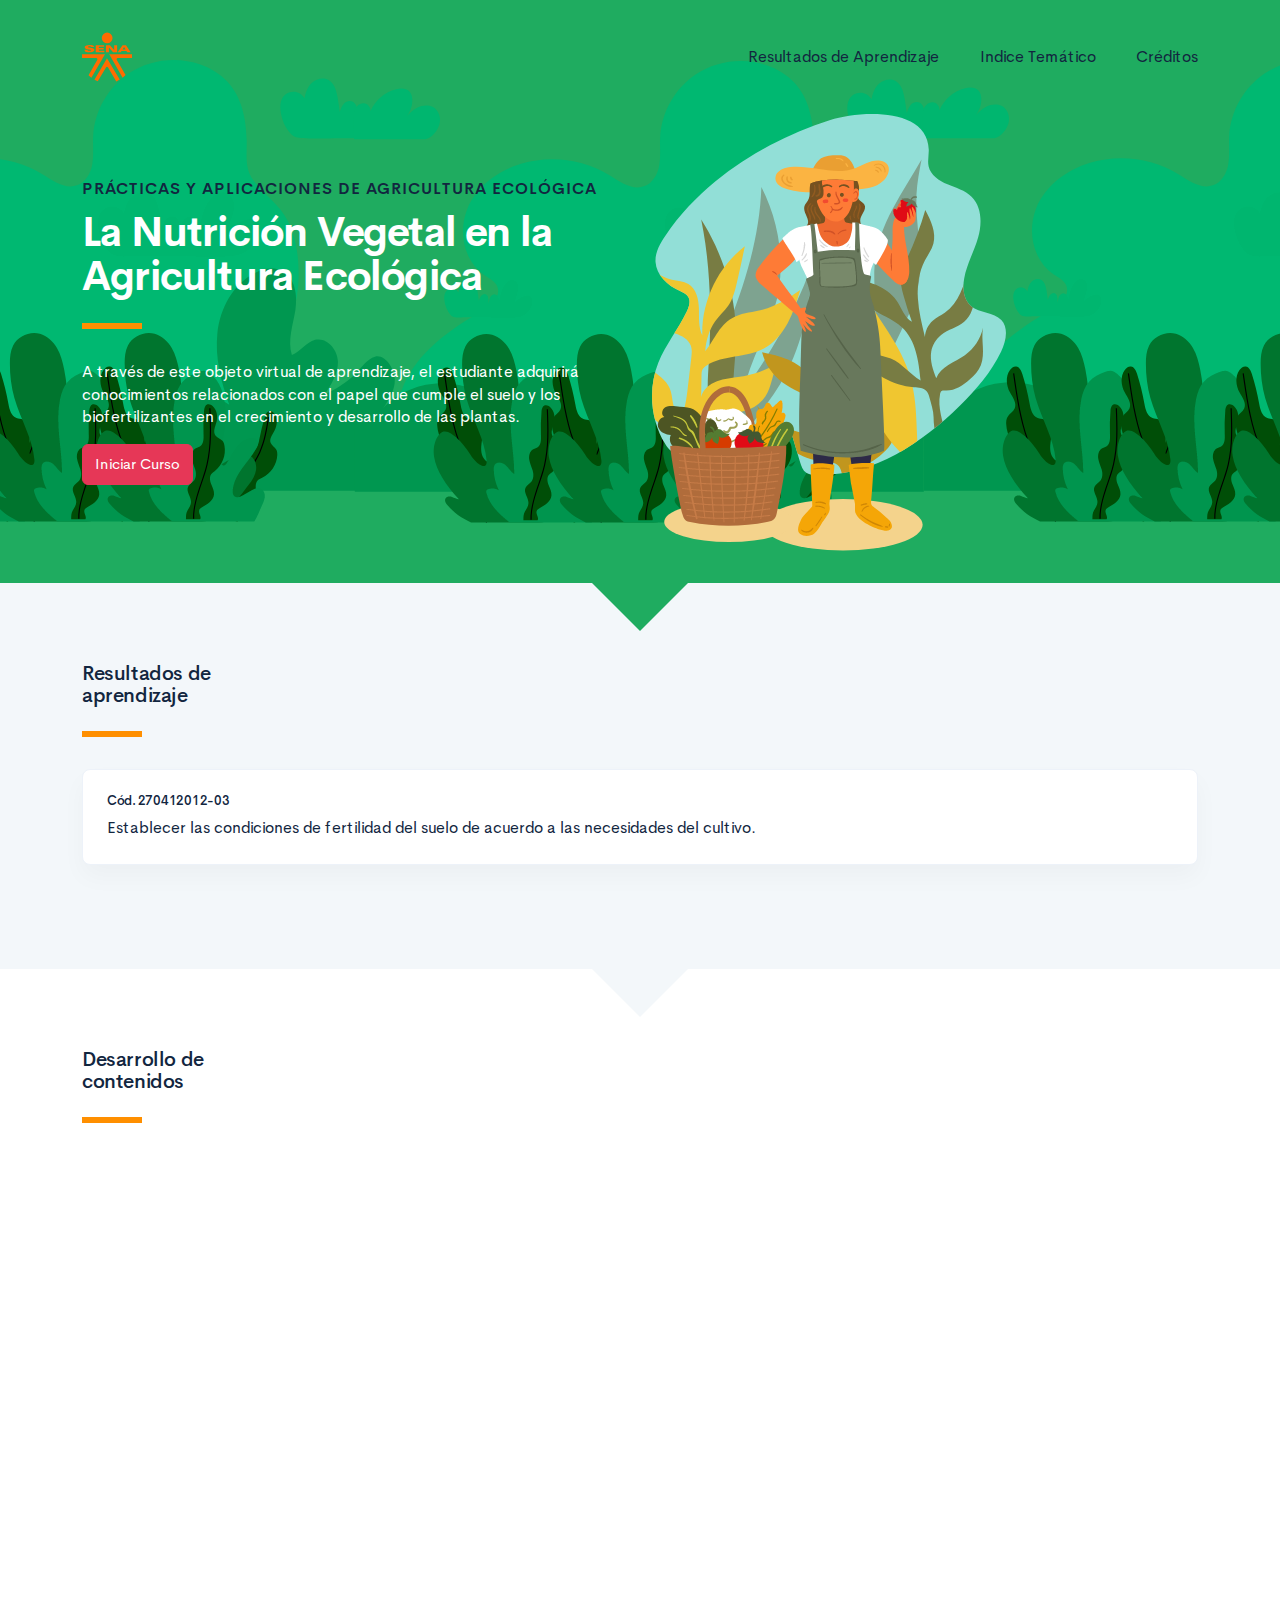
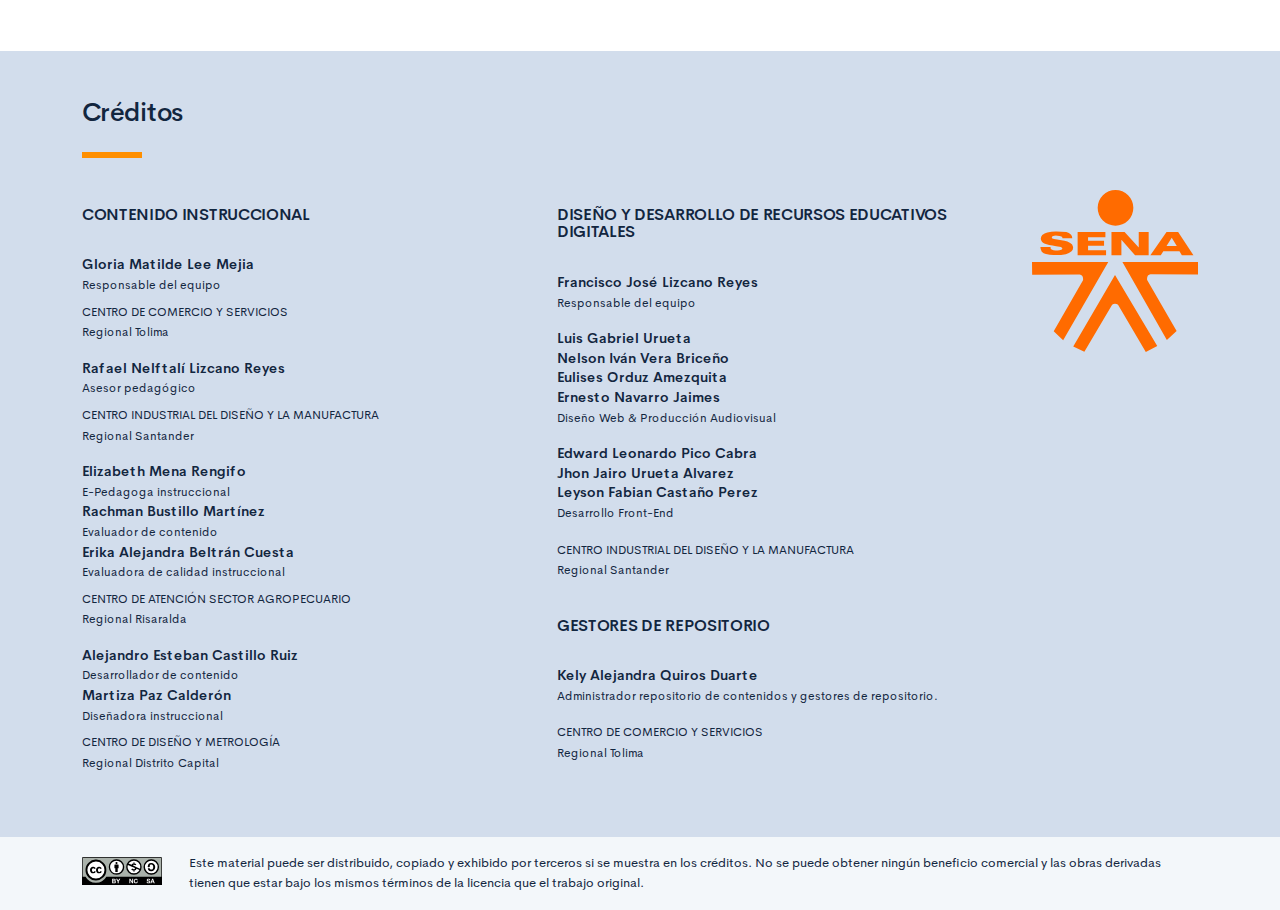
==== public/index.html @ 80901336 "Maquetación e Interacción JS" ====
<!DOCTYPE html>
<html lang="es">
    <head>
        <meta charset="UTF-8">
        <meta name="viewport" content="width=device-width, user-scalable=no, initial-scale=1.0, maximum-scale=1.0, minimum-scale=1.0">
        <title>PRÁCTICAS Y APLICACIONES DE AGRICULTURA ECOLÓGICA</title>
        <meta meta name="description" content="Descripción del propósito educativo del componente">
        <link rel="icon" type="image/svg+xml" href="assets/images/logos/senaLogo.svg">
        <link rel="stylesheet" href="assets/fonts/feather/feather.css">
        <link rel="stylesheet" href="assets/fonts/fontawesome/css/font-awesome.css">
        <link href="assets/css/fancybox.css" rel="stylesheet">
        <link href="assets/css/animate.css" rel="stylesheet">
        <link rel="stylesheet" href="assets/css/main.css">
    </head>
    <body class="theme-ligth page-header-textura" id="page-home">
        <header class="curso-presentacion page-header" id="CursoPresentacion">
            <div class="container">
                <div class="curso-topbar"><a class="curso-topbar__logo"><svg xmlns="http://www.w3.org/2000/svg" width="168.273" height="164.177" viewBox="0 0 168.273 164.177">
                            <path id="SENA_LOGO" data-name="SENA LOGO" d="M85.349,1a18.09,18.09,0,1,0,18.09,18.09h0A18.1,18.1,0,0,0,85.349,1ZM25.617,42.983a33.722,33.722,0,0,0-9.386,1.024,11.156,11.156,0,0,0-5.12,2.56A5.346,5.346,0,0,0,10.086,52.2c.683,1.707,2.56,2.9,4.608,3.584,4.437,1.536,9.386,1.877,13.994,2.731a5.1,5.1,0,0,1,2.389,1.024,1.369,1.369,0,0,1-.683,2.048,9.146,9.146,0,0,1-5.291.683A8.354,8.354,0,0,1,20.5,61.244a1.962,1.962,0,0,1-.853-2.389H9.233A7.663,7.663,0,0,0,10.6,63.463a7.59,7.59,0,0,0,4.267,2.389A28.541,28.541,0,0,0,23.4,66.876,52.426,52.426,0,0,0,35,66.023a11.043,11.043,0,0,0,5.8-2.9,5.358,5.358,0,0,0-1.365-8.533,21.267,21.267,0,0,0-5.8-2.048c-3.072-.683-5.973-1.024-9.045-1.536a9.114,9.114,0,0,1-3.072-.853,1.226,1.226,0,0,1,0-2.219,9.369,9.369,0,0,1,4.437-.683,10.554,10.554,0,0,1,4.608.853A1.877,1.877,0,0,1,31.59,49.81h9.9a5.669,5.669,0,0,0-1.195-3.584A8.875,8.875,0,0,0,35.515,43.5c-3.584-.341-6.827-.512-9.9-.512Zm21.333.683V67.217H75.792V62.1H57.531V57.489H73.744V52.54H57.531V48.786H75.109v-5.12Zm47.615,0H81.253V67.217H91.322V51.346l13.824,15.872h13.824V43.666H108.9v15.7Zm42.495,0L120.676,67.217h10.581l2.56-4.267H150.2l2.389,4.267h11.776l-15.53-23.551ZM142.35,49.3l5.12,8.533h-10.41ZM.7,74.044l.171,12.8L49,86.673c2.389.512,3.925,2.048,3.413,5.8l-29.7,51.711,9.557,9.045L78.01,74.044Zm91.646,0L137.4,152.89l9.9-8.874L117.433,92.3c-.512-3.584.853-5.291,3.413-5.8l48.127.171V74.044ZM84.837,87.185,42.512,159.546l11.264,5.461,28.159-47.615a4.283,4.283,0,0,1,2.9-1.195,4.681,4.681,0,0,1,3.072,1.195l28.159,47.786,11.605-5.973Z" transform="translate(-0.7 -1)" fill="#FF6B00" />
                        </svg>
                    </a><a class="curso-topbar__menubar collapsed btn-menu-responsive" data-toggle="collapse" href="#curso-topbar__nav" aria-expanded="false"><span></span><span></span><span></span></a>
                    <nav class="curso-topbar__nav collapse show" id="curso-topbar__nav">
                        <ul class="curso-topbar__list">
                            <li class="curso-topbar__item"><a class="curso-topbar__link" href="#ResultadosAprendizaje"><span>Resultados de Aprendizaje</span></a></li>
                            <li class="curso-topbar__item"><a class="curso-topbar__link" href="#IndiceTematico"><span>Indice Temático</span></a></li>
                            <li class="curso-topbar__item"><a class="curso-topbar__link" href="#Creditos"><span>Créditos</span></a></li>
                        </ul>
                    </nav>
                </div>
                <div class="curso-portada">
                    <div class="row align-items-center">
                        <div class="col-12 col-lg-6">
                            <h3 class="curso-subtitulo">PRÁCTICAS Y APLICACIONES DE AGRICULTURA ECOLÓGICA</h3>
                            <h1 class="curso-titulo">La Nutrición Vegetal en la Agricultura Ecológica</h1>
                            <div class="brand-line-primary"></div>
                            <p class="curso-descripcion" style="color: #FFFFFF">A través de este objeto virtual de aprendizaje, el estudiante adquirirá conocimientos relacionados con el papel que cumple el suelo y los biofertilizantes en el crecimiento y desarrollo de las plantas.</p><a class="curso-btn-iniciar btn btn-danger" href="main.html"><span>Iniciar Curso</span></a>
                        </div>
                        <div class="col-12 col-lg-6">
                            <div class="d-none d-lg-block"><img src="assets/images/header/header_media.png" style="max-width: 80%"></div>
                        </div>
                    </div>
                </div>
            </div>
        </header>
        <section class="curso-resultados section bg-base-light" id="ResultadosAprendizaje">
            <div class="container">
                <h2> Resultados de <br>aprendizaje</h2>
                <div class="brand-line-primary"></div>
                <div class="card resultado-item">
                    <div class="card-body">
                        <h5>Cód. 270412012-03</h5>
                        <p class="mb-0">Establecer las condiciones de fertilidad del suelo de acuerdo a las necesidades del cultivo.</p>
                    </div>
                </div>
            </div>
        </section>
        <section class="curso-indice-tematico section" id="IndiceTematico">
            <div class="container">
                <h2>Desarrollo de <br>contenidos</h2>
                <div class="brand-line-primary"></div>
                <div class="row justify-content-center">
                    <div class="col-12 col-sm-10">
                        <div class="card wow flipInX" data-wow-delay=".2s">
                            <div class="card-body">
                                <ul class="list-group list-group-flush list my-n3 nav-temas">
                                    <li class="list-group-item nav-tema-item">
                                        <div class="row align-items-center">
                                            <div class="col-auto">
                                                <div class="avatar avatar-sm"><span class="nav-tema-item__icon avatar-title font-size-lg bg-secondary-soft rounded-circle text-primary font-weight-bold">1</span></div>
                                            </div>
                                            <div class="col ml-n2"><span class="nav-tema-item__titulo"> <a href="main.html#pages/tema-1/">El suelo y la fertilidad</a></span></div>
                                            <div class="col-auto"> <a class="btn btn-light nav-tema-item__btn" href="main.html#pages/tema-1/">Ver más</a></div>
                                        </div>
                                    </li>
                                    <li class="list-group-item nav-tema-item">
                                        <div class="row align-items-center">
                                            <div class="col-auto">
                                                <div class="avatar avatar-sm"><span class="nav-tema-item__icon avatar-title font-size-lg bg-secondary-soft rounded-circle text-primary font-weight-bold">2</span></div>
                                            </div>
                                            <div class="col ml-n2"><span class="nav-tema-item__titulo"> <a href="main.html#page/fertilizacion/">Fertilización ecológica</a></span></div>
                                            <div class="col-auto"> <a class="btn btn-light nav-tema-item__btn" href="main.html#page/fertilizacion/">Ver más</a></div>
                                        </div>
                                    </li>
                                    <li class="list-group-item nav-tema-item">
                                        <div class="row align-items-center">
                                            <div class="col-auto">
                                                <div class="avatar avatar-sm"><span class="nav-tema-item__icon avatar-title font-size-lg bg-secondary-soft rounded-circle text-primary font-weight-bold">3</span></div>
                                            </div>
                                            <div class="col ml-n2"><span class="nav-tema-item__titulo"> <a href="main.html#page/programa/">Programa de fertilización ecológica </a></span></div>
                                            <div class="col-auto"> <a class="btn btn-light nav-tema-item__btn" href="main.html#page/programa/">Ver más</a></div>
                                        </div>
                                    </li>
                                    <li class="list-group-item nav-tema-item">
                                        <div class="row align-items-center">
                                            <div class="col-auto">
                                                <div class="avatar avatar-sm"><span class="nav-tema-item__icon avatar-title font-size-lg bg-secondary-soft rounded-circle text-primary font-weight-bold">4</span></div>
                                            </div>
                                            <div class="col ml-n2"><span class="nav-tema-item__titulo"> <a href="main.html#page/algunos/">Algunos fertilizantes orgánicos</a></span></div>
                                            <div class="col-auto"> <a class="btn btn-light nav-tema-item__btn" href="main.html#page/algunos/">Ver más</a></div>
                                        </div>
                                    </li>
                                    <li class="list-group-item nav-tema-item">
                                        <div class="row align-items-center">
                                            <div class="col-auto">
                                                <div class="avatar avatar-sm"><span class="nav-tema-item__icon avatar-title font-size-lg bg-secondary-soft rounded-circle text-primary font-weight-bold">5</span></div>
                                            </div>
                                            <div class="col ml-n2"><span class="nav-tema-item__titulo"> <a href="main.html#page/biofertilizantes/">BIOFERTILIZANTES O BIOFERMENTADOS </a></span></div>
                                            <div class="col-auto"> <a class="btn btn-light nav-tema-item__btn" href="main.html#page/biofertilizantes/">Ver más</a></div>
                                        </div>
                                    </li>
                                </ul>
                            </div>
                        </div>
                    </div>
                </div>
            </div>
        </section>
        <footer class="footer" id="Creditos">
            <div class="container">
                <h1>Créditos </h1>
                <div class="brand-line-primary"></div>
                <div class="row">
                    <div class="col-12 col-md-5">
                        <h3 class="footer-subtitulo">Contenido Instruccional</h3>
                        <p class="footer-texto mb-2"><strong>Gloria Matilde Lee Mejia </strong><br /> <span class="text-small">Responsable del equipo</span></p>
                        <p class="footer-texto"><span class="text-small text-uppercase">Centro de Comercio y Servicios</span><br /><span class="text-small">Regional Tolima</span></p>
                        <p class="footer-texto mb-2"><strong>Rafael Nelftalí Lizcano Reyes</strong><br /> <span class="text-small">Asesor pedagógico<br /></span></p>
                        <p class="footer-texto"><span class="text-small text-uppercase">CENTRO INDUSTRIAL DEL DISEÑO Y LA MANUFACTURA </span><br /><span class="text-small">Regional Santander </span></p>
                        <p class="footer-texto mb-2"><strong>Elizabeth Mena Rengifo</strong><br /> <span class="text-small">E-Pedagoga instruccional<br /></span><strong>Rachman Bustillo Martínez</strong><br /><span class="text-small">Evaluador de contenido<br /></span><strong>Erika Alejandra Beltrán Cuesta</strong><br /> <span class="text-small">Evaluadora de calidad instruccional<br /></span></p>
                        <p class="footer-texto"><span class="text-small text-uppercase">Centro de Atención Sector Agropecuario</span><br /><span class="text-small">Regional Risaralda</span></p>
                        <p class="footer-texto mb-2"><strong>Alejandro Esteban Castillo Ruiz</strong><br /> <span class="text-small">Desarrollador de contenido<br /></span><strong>Martiza Paz Calderón</strong><br /><span class="text-small">Diseñadora instruccional<br /></span></p>
                        <p class="footer-texto"><span class="text-small text-uppercase">Centro de Diseño y Metrología</span><br /><span class="text-small">Regional Distrito Capital</span></p>
                    </div>
                    <div class="col-12 col-md-5">
                        <h3 class="footer-subtitulo">Diseño y desarrollo de recursos educativos digitales</h3>
                        <p class="footer-texto"><strong>Francisco José Lizcano Reyes </strong><br /> <span class="text-small">Responsable del equipo<br /></span></p>
                        <p class="footer-texto"><strong>Luis Gabriel Urueta</strong><br />
                            <strong>Nelson Iván Vera Briceño</strong><br />
                            <strong>Eulises Orduz Amezquita</strong><br />
                            <strong>Ernesto Navarro Jaimes</strong><br /> <span class="text-small">Diseño Web & Producción Audiovisual<br /></span></p>
                        <p class="footer-texto"><strong>Edward Leonardo Pico Cabra</strong><br />
                            <strong>Jhon Jairo Urueta Alvarez</strong><br />
                            <strong>Leyson Fabian Castaño Perez</strong><br /> <span class="text-small">Desarrollo Front-End<br /></span></p>
                        <p class="footer-texto"><span class="text-small text-uppercase">CENTRO INDUSTRIAL DEL DISEÑO Y LA MANUFACTURA </span><br /><span class="text-small">Regional Santander </span></p>
                        <h3 class="footer-subtitulo mt-5">Gestores de repositorio</h3>
                        <p class="footer-texto"><strong>Kely Alejandra Quiros Duarte </strong><br /> <span class="text-small">Administrador repositorio de contenidos y gestores de repositorio.<br /></span></p>
                        <p class="footer-texto"><span class="text-small text-uppercase">Centro de comercio y servicios </span><br /><span class="text-small">Regional Tolima</span></p>
                    </div>
                    <div class="col-12 col-md-2">
                        <div class="d-flex flex-column justify-content-center"><img src="assets/images/logos/senaLogo.svg" /></div>
                    </div>
                </div>
            </div>
        </footer>
        <section id="cc">
            <div class="container">
                <div class="d-flex flex-column flex-sm-row"><span class="pr-3"><i class="icon cc"></i></span><span>Este material puede ser distribuido, copiado y exhibido por terceros si se muestra en los créditos. No se puede obtener ningún beneficio comercial y las obras derivadas tienen que estar bajo los mismos términos de la licencia que el trabajo original.</span></div>
            </div>
        </section>
        <script src="assets/js/vendor.js"></script>
        <script src="assets/js/global.js"> </script>
        <script src="assets/js/pages.js"></script>
    </body>
</html>
---- public/assets/fonts/feather/feather.css ----
@font-face {
  font-family: 'Feather';
  src:
    url('fonts/Feather.ttf?sdxovp') format('truetype'),
    url('fonts/Feather.woff?sdxovp') format('woff'),
    url('fonts/Feather.svg?sdxovp#Feather') format('svg');
  font-weight: normal;
  font-style: normal;
}

.fe {
  /* use !important to prevent issues with browser extensions that change fonts */
  font-family: 'Feather' !important;
  speak: none;
  font-style: normal;
  font-weight: normal;
  font-variant: normal;
  text-transform: none;
  line-height: 1;

  /* Better Font Rendering =========== */
  -webkit-font-smoothing: antialiased;
  -moz-osx-font-smoothing: grayscale;
}

.fe-activity:before {
  content: "\e900";
}
.fe-airplay:before {
  content: "\e901";
}
.fe-alert-circle:before {
  content: "\e902";
}
.fe-alert-octagon:before {
  content: "\e903";
}
.fe-alert-triangle:before {
  content: "\e904";
}
.fe-align-center:before {
  content: "\e905";
}
.fe-align-justify:before {
  content: "\e906";
}
.fe-align-left:before {
  content: "\e907";
}
.fe-align-right:before {
  content: "\e908";
}
.fe-anchor:before {
  content: "\e909";
}
.fe-aperture:before {
  content: "\e90a";
}
.fe-archive:before {
  content: "\e90b";
}
.fe-arrow-down:before {
  content: "\e90c";
}
.fe-arrow-down-circle:before {
  content: "\e90d";
}
.fe-arrow-down-left:before {
  content: "\e90e";
}
.fe-arrow-down-right:before {
  content: "\e90f";
}
.fe-arrow-left:before {
  content: "\e910";
}
.fe-arrow-left-circle:before {
  content: "\e911";
}
.fe-arrow-right:before {
  content: "\e912";
}
.fe-arrow-right-circle:before {
  content: "\e913";
}
.fe-arrow-up:before {
  content: "\e914";
}
.fe-arrow-up-circle:before {
  content: "\e915";
}
.fe-arrow-up-left:before {
  content: "\e916";
}
.fe-arrow-up-right:before {
  content: "\e917";
}
.fe-at-sign:before {
  content: "\e918";
}
.fe-award:before {
  content: "\e919";
}
.fe-bar-chart:before {
  content: "\e91a";
}
.fe-bar-chart-2:before {
  content: "\e91b";
}
.fe-battery:before {
  content: "\e91c";
}
.fe-battery-charging:before {
  content: "\e91d";
}
.fe-bell:before {
  content: "\e91e";
}
.fe-bell-off:before {
  content: "\e91f";
}
.fe-bluetooth:before {
  content: "\e920";
}
.fe-bold:before {
  content: "\e921";
}
.fe-book:before {
  content: "\e922";
}
.fe-book-open:before {
  content: "\e923";
}
.fe-bookmark:before {
  content: "\e924";
}
.fe-box:before {
  content: "\e925";
}
.fe-briefcase:before {
  content: "\e926";
}
.fe-calendar:before {
  content: "\e927";
}
.fe-camera:before {
  content: "\e928";
}
.fe-camera-off:before {
  content: "\e929";
}
.fe-cast:before {
  content: "\e92a";
}
.fe-check:before {
  content: "\e92b";
}
.fe-check-circle:before {
  content: "\e92c";
}
.fe-check-square:before {
  content: "\e92d";
}
.fe-chevron-down:before {
  content: "\e92e";
}
.fe-chevron-left:before {
  content: "\e92f";
}
.fe-chevron-right:before {
  content: "\e930";
}
.fe-chevron-up:before {
  content: "\e931";
}
.fe-chevrons-down:before {
  content: "\e932";
}
.fe-chevrons-left:before {
  content: "\e933";
}
.fe-chevrons-right:before {
  content: "\e934";
}
.fe-chevrons-up:before {
  content: "\e935";
}
.fe-chrome:before {
  content: "\e936";
}
.fe-circle:before {
  content: "\e937";
}
.fe-clipboard:before {
  content: "\e938";
}
.fe-clock:before {
  content: "\e939";
}
.fe-cloud:before {
  content: "\e93a";
}
.fe-cloud-drizzle:before {
  content: "\e93b";
}
.fe-cloud-lightning:before {
  content: "\e93c";
}
.fe-cloud-off:before {
  content: "\e93d";
}
.fe-cloud-rain:before {
  content: "\e93e";
}
.fe-cloud-snow:before {
  content: "\e93f";
}
.fe-code:before {
  content: "\e940";
}
.fe-codepen:before {
  content: "\e941";
}
.fe-command:before {
  content: "\e942";
}
.fe-compass:before {
  content: "\e943";
}
.fe-copy:before {
  content: "\e944";
}
.fe-corner-down-left:before {
  content: "\e945";
}
.fe-corner-down-right:before {
  content: "\e946";
}
.fe-corner-left-down:before {
  content: "\e947";
}
.fe-corner-left-up:before {
  content: "\e948";
}
.fe-corner-right-down:before {
  content: "\e949";
}
.fe-corner-right-up:before {
  content: "\e94a";
}
.fe-corner-up-left:before {
  content: "\e94b";
}
.fe-corner-up-right:before {
  content: "\e94c";
}
.fe-cpu:before {
  content: "\e94d";
}
.fe-credit-card:before {
  content: "\e94e";
}
.fe-crop:before {
  content: "\e94f";
}
.fe-crosshair:before {
  content: "\e950";
}
.fe-database:before {
  content: "\e951";
}
.fe-delete:before {
  content: "\e952";
}
.fe-disc:before {
  content: "\e953";
}
.fe-dollar-sign:before {
  content: "\e954";
}
.fe-download:before {
  content: "\e955";
}
.fe-download-cloud:before {
  content: "\e956";
}
.fe-droplet:before {
  content: "\e957";
}
.fe-edit:before {
  content: "\e958";
}
.fe-edit-2:before {
  content: "\e959";
}
.fe-edit-3:before {
  content: "\e95a";
}
.fe-external-link:before {
  content: "\e95b";
}
.fe-eye:before {
  content: "\e95c";
}
.fe-eye-off:before {
  content: "\e95d";
}
.fe-facebook:before {
  content: "\e95e";
}
.fe-fast-forward:before {
  content: "\e95f";
}
.fe-feather:before {
  content: "\e960";
}
.fe-file:before {
  content: "\e961";
}
.fe-file-minus:before {
  content: "\e962";
}
.fe-file-plus:before {
  content: "\e963";
}
.fe-file-text:before {
  content: "\e964";
}
.fe-film:before {
  content: "\e965";
}
.fe-filter:before {
  content: "\e966";
}
.fe-flag:before {
  content: "\e967";
}
.fe-folder:before {
  content: "\e968";
}
.fe-folder-minus:before {
  content: "\e969";
}
.fe-folder-plus:before {
  content: "\e96a";
}
.fe-gift:before {
  content: "\e96b";
}
.fe-git-branch:before {
  content: "\e96c";
}
.fe-git-commit:before {
  content: "\e96d";
}
.fe-git-merge:before {
  content: "\e96e";
}
.fe-git-pull-request:before {
  content: "\e96f";
}
.fe-github:before {
  content: "\e970";
}
.fe-gitlab:before {
  content: "\e971";
}
.fe-globe:before {
  content: "\e972";
}
.fe-grid:before {
  content: "\e973";
}
.fe-hard-drive:before {
  content: "\e974";
}
.fe-hash:before {
  content: "\e975";
}
.fe-headphones:before {
  content: "\e976";
}
.fe-heart:before {
  content: "\e977";
}
.fe-help-circle:before {
  content: "\e978";
}
.fe-home:before {
  content: "\e979";
}
.fe-image:before {
  content: "\e97a";
}
.fe-inbox:before {
  content: "\e97b";
}
.fe-info:before {
  content: "\e97c";
}
.fe-instagram:before {
  content: "\e97d";
}
.fe-italic:before {
  content: "\e97e";
}
.fe-layers:before {
  content: "\e97f";
}
.fe-layout:before {
  content: "\e980";
}
.fe-life-buoy:before {
  content: "\e981";
}
.fe-link:before {
  content: "\e982";
}
.fe-link-2:before {
  content: "\e983";
}
.fe-linkedin:before {
  content: "\e984";
}
.fe-list:before {
  content: "\e985";
}
.fe-loader:before {
  content: "\e986";
}
.fe-lock:before {
  content: "\e987";
}
.fe-log-in:before {
  content: "\e988";
}
.fe-log-out:before {
  content: "\e989";
}
.fe-mail:before {
  content: "\e98a";
}
.fe-map:before {
  content: "\e98b";
}
.fe-map-pin:before {
  content: "\e98c";
}
.fe-maximize:before {
  content: "\e98d";
}
.fe-maximize-2:before {
  content: "\e98e";
}
.fe-menu:before {
  content: "\e98f";
}
.fe-message-circle:before {
  content: "\e990";
}
.fe-message-square:before {
  content: "\e991";
}
.fe-mic:before {
  content: "\e992";
}
.fe-mic-off:before {
  content: "\e993";
}
.fe-minimize:before {
  content: "\e994";
}
.fe-minimize-2:before {
  content: "\e995";
}
.fe-minus:before {
  content: "\e996";
}
.fe-minus-circle:before {
  content: "\e997";
}
.fe-minus-square:before {
  content: "\e998";
}
.fe-monitor:before {
  content: "\e999";
}
.fe-moon:before {
  content: "\e99a";
}
.fe-more-horizontal:before {
  content: "\e99b";
}
.fe-more-vertical:before {
  content: "\e99c";
}
.fe-move:before {
  content: "\e99d";
}
.fe-music:before {
  content: "\e99e";
}
.fe-navigation:before {
  content: "\e99f";
}
.fe-navigation-2:before {
  content: "\e9a0";
}
.fe-octagon:before {
  content: "\e9a1";
}
.fe-package:before {
  content: "\e9a2";
}
.fe-paperclip:before {
  content: "\e9a3";
}
.fe-pause:before {
  content: "\e9a4";
}
.fe-pause-circle:before {
  content: "\e9a5";
}
.fe-percent:before {
  content: "\e9a6";
}
.fe-phone:before {
  content: "\e9a7";
}
.fe-phone-call:before {
  content: "\e9a8";
}
.fe-phone-forwarded:before {
  content: "\e9a9";
}
.fe-phone-incoming:before {
  content: "\e9aa";
}
.fe-phone-missed:before {
  content: "\e9ab";
}
.fe-phone-off:before {
  content: "\e9ac";
}
.fe-phone-outgoing:before {
  content: "\e9ad";
}
.fe-pie-chart:before {
  content: "\e9ae";
}
.fe-play:before {
  content: "\e9af";
}
.fe-play-circle:before {
  content: "\e9b0";
}
.fe-plus:before {
  content: "\e9b1";
}
.fe-plus-circle:before {
  content: "\e9b2";
}
.fe-plus-square:before {
  content: "\e9b3";
}
.fe-pocket:before {
  content: "\e9b4";
}
.fe-power:before {
  content: "\e9b5";
}
.fe-printer:before {
  content: "\e9b6";
}
.fe-radio:before {
  content: "\e9b7";
}
.fe-refresh-ccw:before {
  content: "\e9b8";
}
.fe-refresh-cw:before {
  content: "\e9b9";
}
.fe-repeat:before {
  content: "\e9ba";
}
.fe-rewind:before {
  content: "\e9bb";
}
.fe-rotate-ccw:before {
  content: "\e9bc";
}
.fe-rotate-cw:before {
  content: "\e9bd";
}
.fe-rss:before {
  content: "\e9be";
}
.fe-save:before {
  content: "\e9bf";
}
.fe-scissors:before {
  content: "\e9c0";
}
.fe-search:before {
  content: "\e9c1";
}
.fe-send:before {
  content: "\e9c2";
}
.fe-server:before {
  content: "\e9c3";
}
.fe-settings:before {
  content: "\e9c4";
}
.fe-share:before {
  content: "\e9c5";
}
.fe-share-2:before {
  content: "\e9c6";
}
.fe-shield:before {
  content: "\e9c7";
}
.fe-shield-off:before {
  content: "\e9c8";
}
.fe-shopping-bag:before {
  content: "\e9c9";
}
.fe-shopping-cart:before {
  content: "\e9ca";
}
.fe-shuffle:before {
  content: "\e9cb";
}
.fe-sidebar:before {
  content: "\e9cc";
}
.fe-skip-back:before {
  content: "\e9cd";
}
.fe-skip-forward:before {
  content: "\e9ce";
}
.fe-slack:before {
  content: "\e9cf";
}
.fe-slash:before {
  content: "\e9d0";
}
.fe-sliders:before {
  content: "\e9d1";
}
.fe-smartphone:before {
  content: "\e9d2";
}
.fe-speaker:before {
  content: "\e9d3";
}
.fe-square:before {
  content: "\e9d4";
}
.fe-star:before {
  content: "\e9d5";
}
.fe-stop-circle:before {
  content: "\e9d6";
}
.fe-sun:before {
  content: "\e9d7";
}
.fe-sunrise:before {
  content: "\e9d8";
}
.fe-sunset:before {
  content: "\e9d9";
}
.fe-tablet:before {
  content: "\e9da";
}
.fe-tag:before {
  content: "\e9db";
}
.fe-target:before {
  content: "\e9dc";
}
.fe-terminal:before {
  content: "\e9dd";
}
.fe-thermometer:before {
  content: "\e9de";
}
.fe-thumbs-down:before {
  content: "\e9df";
}
.fe-thumbs-up:before {
  content: "\e9e0";
}
.fe-toggle-left:before {
  content: "\e9e1";
}
.fe-toggle-right:before {
  content: "\e9e2";
}
.fe-trash:before {
  content: "\e9e3";
}
.fe-trash-2:before {
  content: "\e9e4";
}
.fe-trending-down:before {
  content: "\e9e5";
}
.fe-trending-up:before {
  content: "\e9e6";
}
.fe-triangle:before {
  content: "\e9e7";
}
.fe-truck:before {
  content: "\e9e8";
}
.fe-tv:before {
  content: "\e9e9";
}
.fe-twitter:before {
  content: "\e9ea";
}
.fe-type:before {
  content: "\e9eb";
}
.fe-umbrella:before {
  content: "\e9ec";
}
.fe-underline:before {
  content: "\e9ed";
}
.fe-unlock:before {
  content: "\e9ee";
}
.fe-upload:before {
  content: "\e9ef";
}
.fe-upload-cloud:before {
  content: "\e9f0";
}
.fe-user:before {
  content: "\e9f1";
}
.fe-user-check:before {
  content: "\e9f2";
}
.fe-user-minus:before {
  content: "\e9f3";
}
.fe-user-plus:before {
  content: "\e9f4";
}
.fe-user-x:before {
  content: "\e9f5";
}
.fe-users:before {
  content: "\e9f6";
}
.fe-video:before {
  content: "\e9f7";
}
.fe-video-off:before {
  content: "\e9f8";
}
.fe-voicemail:before {
  content: "\e9f9";
}
.fe-volume:before {
  content: "\e9fa";
}
.fe-volume-1:before {
  content: "\e9fb";
}
.fe-volume-2:before {
  content: "\e9fc";
}
.fe-volume-x:before {
  content: "\e9fd";
}
.fe-watch:before {
  content: "\e9fe";
}
.fe-wifi:before {
  content: "\e9ff";
}
.fe-wifi-off:before {
  content: "\ea00";
}
.fe-wind:before {
  content: "\ea01";
}
.fe-x:before {
  content: "\ea02";
}
.fe-x-circle:before {
  content: "\ea03";
}
.fe-x-square:before {
  content: "\ea04";
}
.fe-youtube:before {
  content: "\ea05";
}
.fe-zap:before {
  content: "\ea06";
}
.fe-zap-off:before {
  content: "\ea07";
}
.fe-zoom-in:before {
  content: "\ea08";
}
.fe-zoom-out:before {
  content: "\ea09";
}
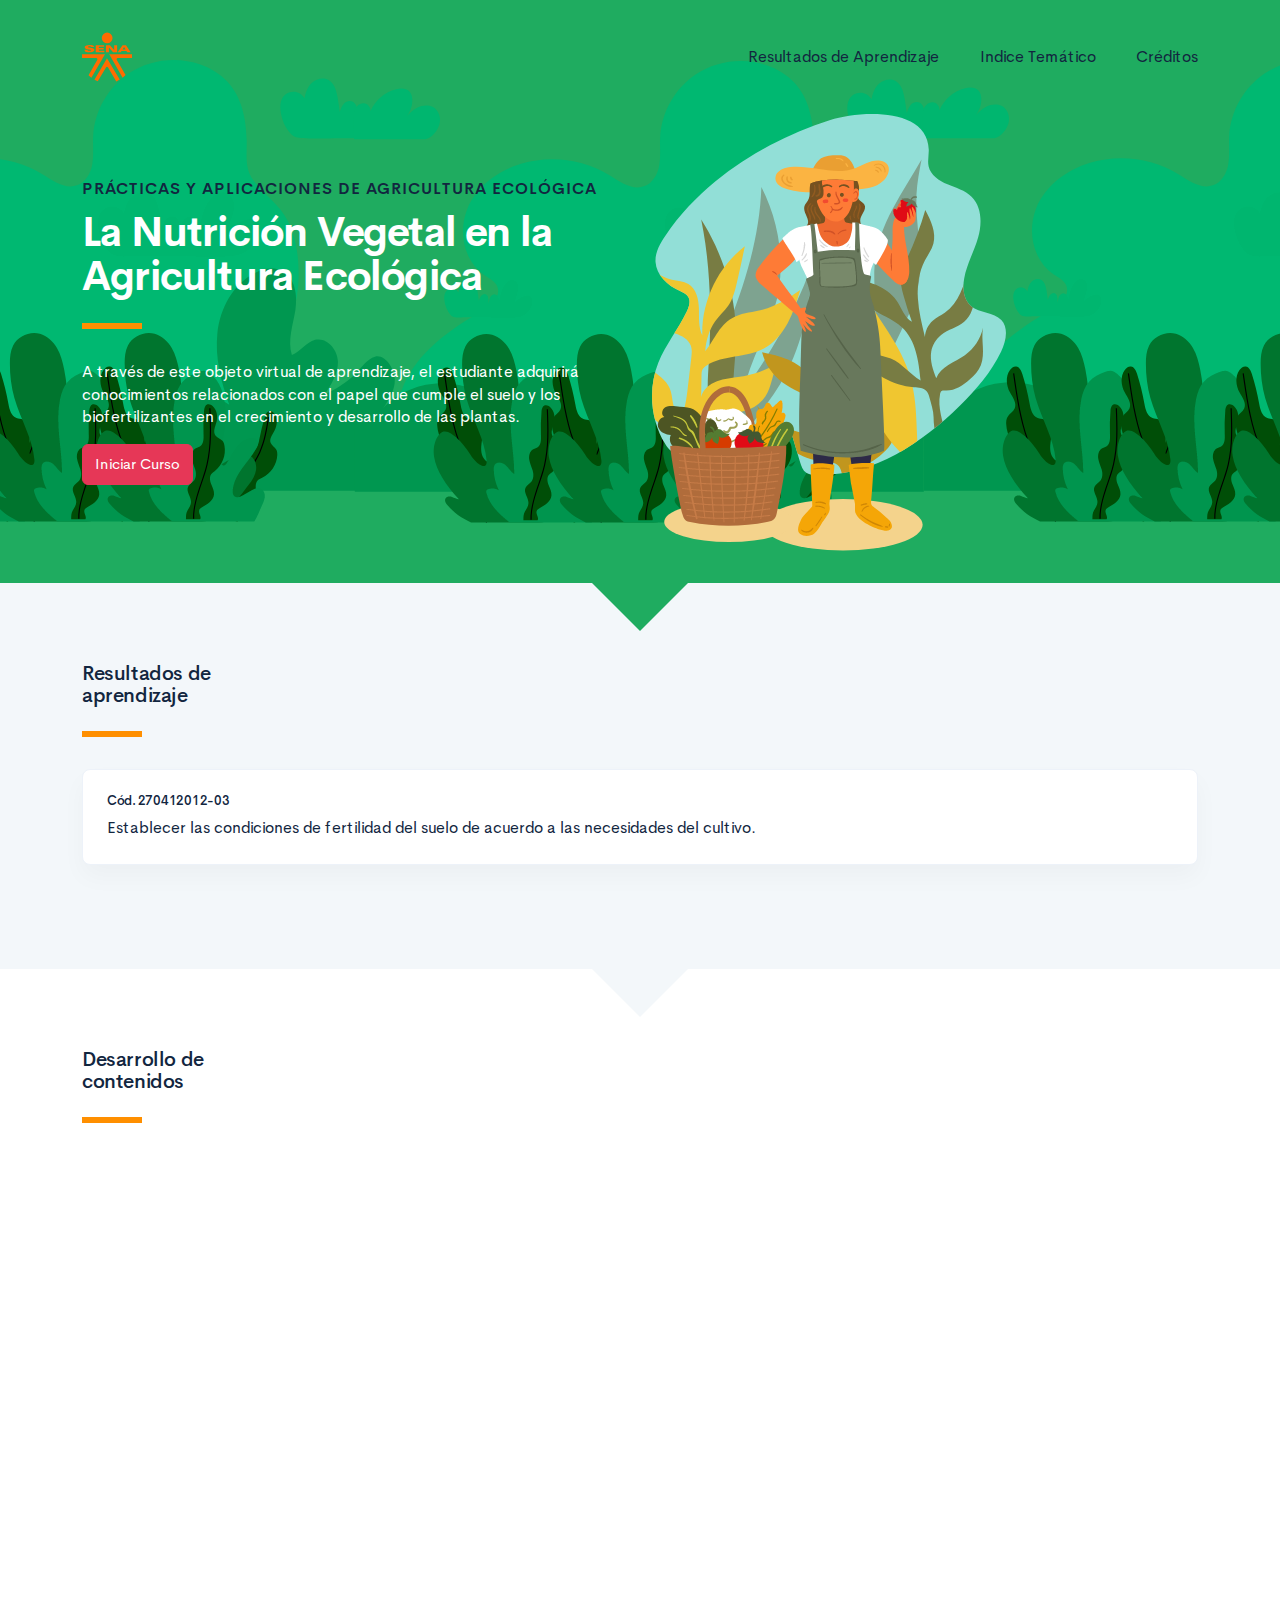
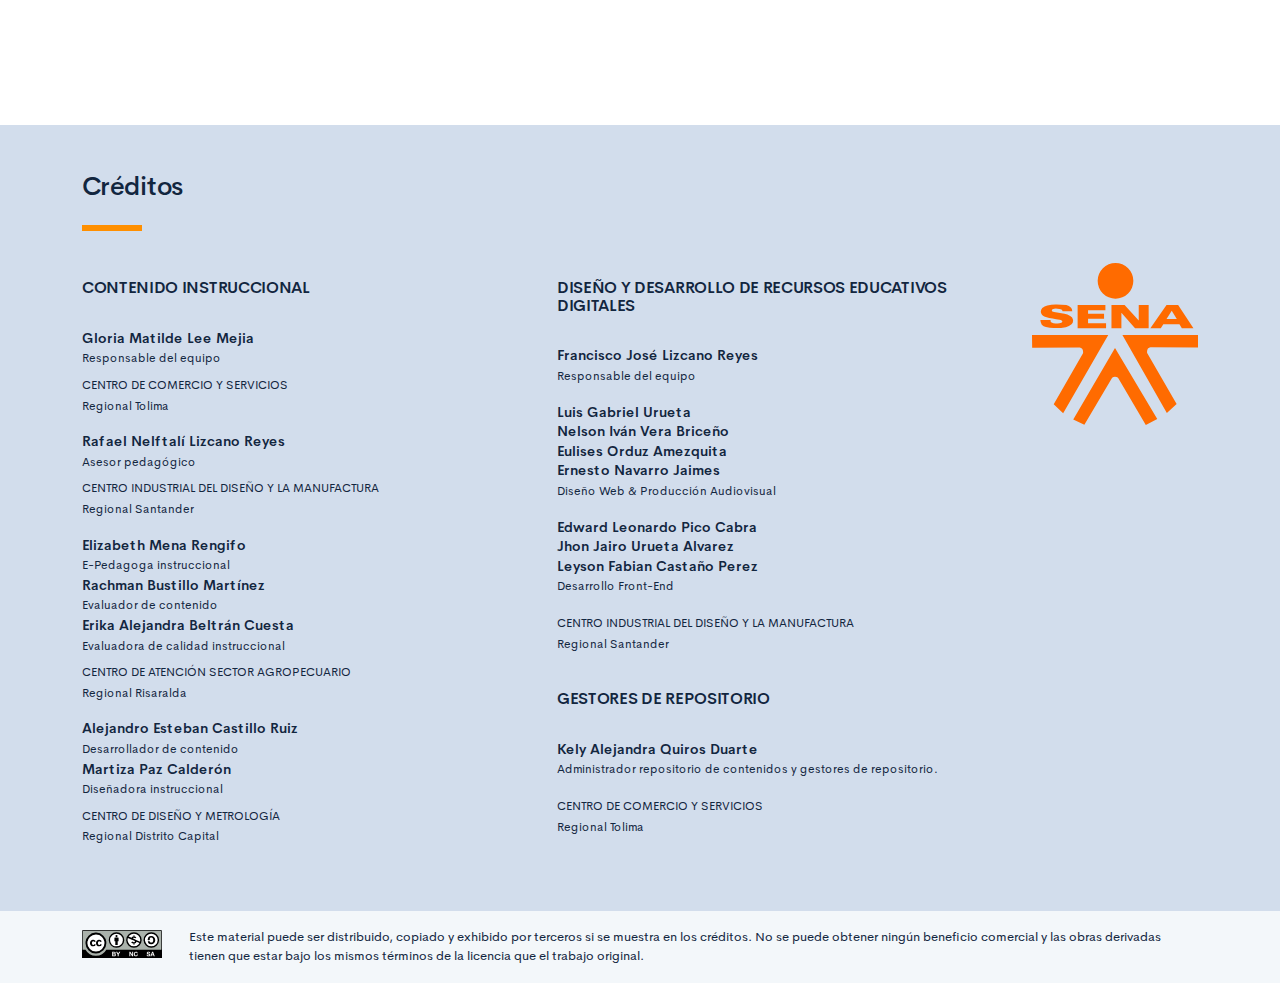
==== commit 97b33c47: "Terminado" ====
--- a/public/index.html
+++ b/public/index.html
@@ -66,10 +66,19 @@
                                     <li class="list-group-item nav-tema-item">
                                         <div class="row align-items-center">
                                             <div class="col-auto">
+                                                <div class="avatar avatar-sm"><span class="nav-tema-item__icon avatar-title font-size-lg bg-secondary-soft rounded-circle text-primary font-weight-bold"> <i class="fa fa-play"></i></span></div>
+                                            </div>
+                                            <div class="col ml-n2"><span class="nav-tema-item__titulo"> <a href="main.html#page/introduccion/">Introducción</a></span></div>
+                                            <div class="col-auto"> <a class="btn btn-light nav-tema-item__btn" href="main.html#page/introduccion/">Ver más</a></div>
+                                        </div>
+                                    </li>
+                                    <li class="list-group-item nav-tema-item">
+                                        <div class="row align-items-center">
+                                            <div class="col-auto">
                                                 <div class="avatar avatar-sm"><span class="nav-tema-item__icon avatar-title font-size-lg bg-secondary-soft rounded-circle text-primary font-weight-bold">1</span></div>
                                             </div>
-                                            <div class="col ml-n2"><span class="nav-tema-item__titulo"> <a href="main.html#pages/tema-1/">El suelo y la fertilidad</a></span></div>
-                                            <div class="col-auto"> <a class="btn btn-light nav-tema-item__btn" href="main.html#pages/tema-1/">Ver más</a></div>
+                                            <div class="col ml-n2"><span class="nav-tema-item__titulo"> <a href="main.html#page/suelo/">El suelo y la fertilidad</a></span></div>
+                                            <div class="col-auto"> <a class="btn btn-light nav-tema-item__btn" href="main.html#page/suelo/">Ver más</a></div>
                                         </div>
                                     </li>
                                     <li class="list-group-item nav-tema-item">
@@ -104,7 +113,7 @@
                                             <div class="col-auto">
                                                 <div class="avatar avatar-sm"><span class="nav-tema-item__icon avatar-title font-size-lg bg-secondary-soft rounded-circle text-primary font-weight-bold">5</span></div>
                                             </div>
-                                            <div class="col ml-n2"><span class="nav-tema-item__titulo"> <a href="main.html#page/biofertilizantes/">BIOFERTILIZANTES O BIOFERMENTADOS </a></span></div>
+                                            <div class="col ml-n2"><span class="nav-tema-item__titulo"> <a href="main.html#page/biofertilizantes/">Biofertilizantes o biofermentados</a></span></div>
                                             <div class="col-auto"> <a class="btn btn-light nav-tema-item__btn" href="main.html#page/biofertilizantes/">Ver más</a></div>
                                         </div>
                                     </li>
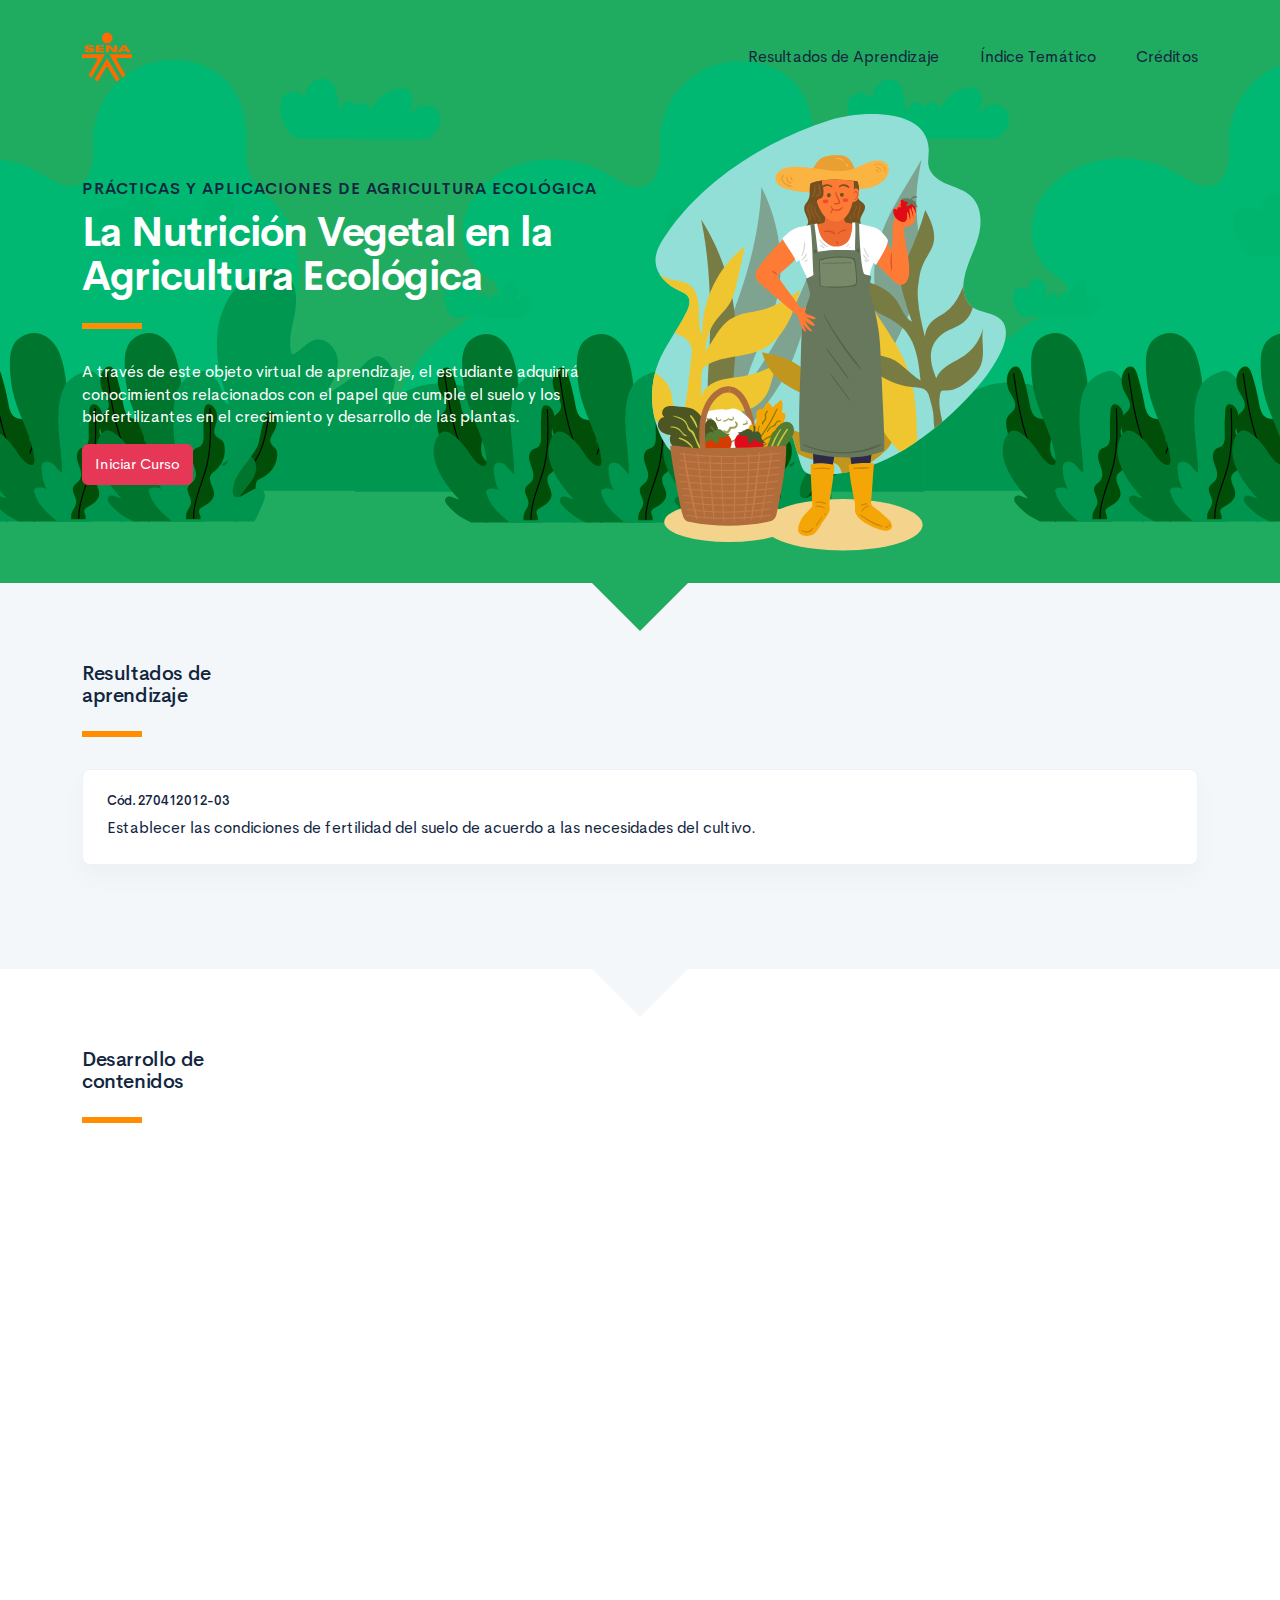
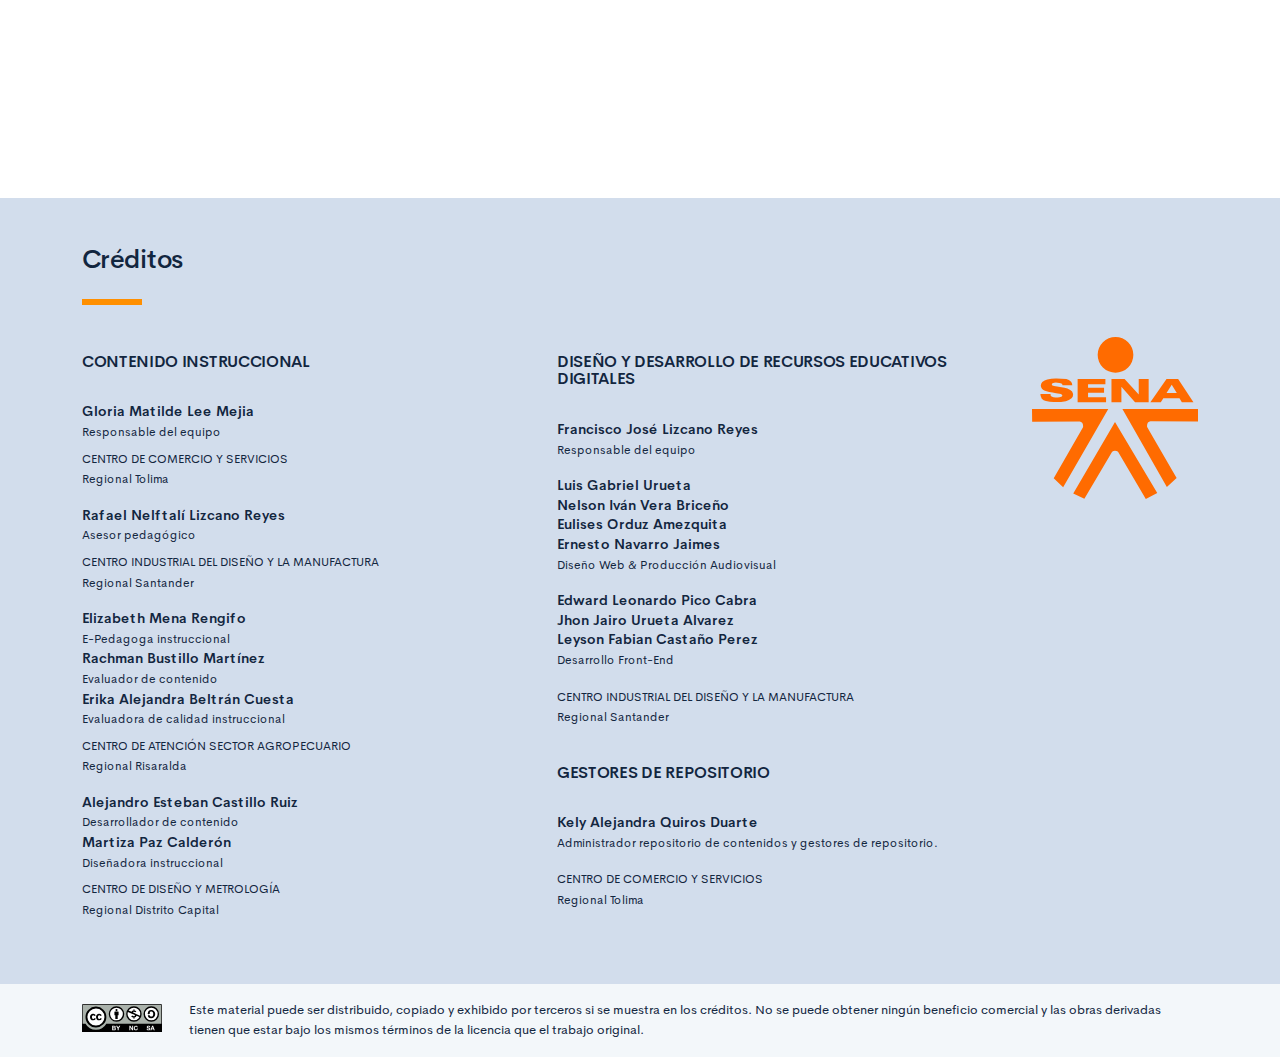
==== commit 041d09a6: "Ajustes revisión leyson" ====
--- a/public/index.html
+++ b/public/index.html
@@ -22,7 +22,7 @@
                     <nav class="curso-topbar__nav collapse show" id="curso-topbar__nav">
                         <ul class="curso-topbar__list">
                             <li class="curso-topbar__item"><a class="curso-topbar__link" href="#ResultadosAprendizaje"><span>Resultados de Aprendizaje</span></a></li>
-                            <li class="curso-topbar__item"><a class="curso-topbar__link" href="#IndiceTematico"><span>Indice Temático</span></a></li>
+                            <li class="curso-topbar__item"><a class="curso-topbar__link" href="#IndiceTematico"><span>Índice Temático</span></a></li>
                             <li class="curso-topbar__item"><a class="curso-topbar__link" href="#Creditos"><span>Créditos</span></a></li>
                         </ul>
                     </nav>
@@ -117,6 +117,15 @@
                                             <div class="col-auto"> <a class="btn btn-light nav-tema-item__btn" href="main.html#page/biofertilizantes/">Ver más</a></div>
                                         </div>
                                     </li>
+                                    <li class="list-group-item nav-tema-item">
+                                        <div class="row align-items-center">
+                                            <div class="col-auto">
+                                                <div class="avatar avatar-sm"><span class="nav-tema-item__icon avatar-title font-size-lg bg-secondary-soft rounded-circle text-primary font-weight-bold"> <i class="fa fa-question"></i></span></div>
+                                            </div>
+                                            <div class="col ml-n2"><span class="nav-tema-item__titulo"> <a href="main.html#page/actividad-1/">Actividad didáctica</a></span></div>
+                                            <div class="col-auto"> <a class="btn btn-light nav-tema-item__btn" href="main.html#page/actividad-1/">Ver más</a></div>
+                                        </div>
+                                    </li>
                                 </ul>
                             </div>
                         </div>
--- a/public/assets/css/main.css
+++ b/public/assets/css/main.css
@@ -3,6 +3,6 @@
  * Copyright 2011-2019 The Bootstrap Authors
  * Copyright 2011-2019 Twitter, Inc.
  * Licensed under MIT (https://github.com/twbs/bootstrap/blob/master/LICENSE)
- */:root{--blue: #2C7BE5;--indigo: #727cf5;--purple: #6b5eae;--pink: #ff679b;--red: #E63757;--orange: #fd7e14;--yellow: #F6C343;--green: #00D97E;--teal: #02a8b5;--cyan: #39afd1;--white: #fff;--gray: #95AAC9;--gray-dark: #3B506C;--primary: #12263F;--secondary: #6E84A3;--success: #00A99A;--info: #39afd1;--warning: #ff8f00;--danger: #E63757;--light: #EDF2F9;--dark: #000;--white: #fff;--breakpoint-xs: 0;--breakpoint-sm: 576px;--breakpoint-md: 768px;--breakpoint-lg: 992px;--breakpoint-xl: 1200px;--font-family-sans-serif: "Cerebri Sans", sans-serif;--font-family-monospace: "Courier New", monospace}*,*::before,*::after{box-sizing:border-box}html{font-family:sans-serif;line-height:1.15;-webkit-text-size-adjust:100%;-webkit-tap-highlight-color:rgba(0,0,0,0)}article,aside,figcaption,figure,footer,header,hgroup,main,nav,section{display:block}body{margin:0;font-family:"Cerebri Sans",sans-serif;font-size:.9375rem;font-weight:400;line-height:1.5;color:#12263F;text-align:left;background-color:#F3F7FA}[tabindex="-1"]:focus:not(:focus-visible){outline:0 !important}hr{box-sizing:content-box;height:0;overflow:visible}h1,h2,h3,h4,h5,h6{margin-top:0;margin-bottom:1.125rem}p{margin-top:0;margin-bottom:1rem}abbr[title],abbr[data-original-title]{text-decoration:underline;text-decoration:underline dotted;cursor:help;border-bottom:0;text-decoration-skip-ink:none}address{margin-bottom:1rem;font-style:normal;line-height:inherit}ol,ul,dl{margin-top:0;margin-bottom:1rem}ol ol,ul ul,ol ul,ul ol{margin-bottom:0}dt{font-weight:600}dd{margin-bottom:.5rem;margin-left:0}blockquote{margin:0 0 1rem}b,strong{font-weight:bolder}small{font-size:80%}sub,sup{position:relative;font-size:75%;line-height:0;vertical-align:baseline}sub{bottom:-.25em}sup{top:-.5em}a{color:#2C7BE5;text-decoration:none;background-color:transparent}a:hover{color:#104082;text-decoration:none}a:not([href]){color:inherit;text-decoration:none}a:not([href]):hover{color:inherit;text-decoration:none}pre,code,kbd,samp{font-family:"Courier New",monospace;font-size:1em}pre{margin-top:0;margin-bottom:1rem;overflow:auto}figure{margin:0 0 1rem}img{vertical-align:middle;border-style:none}svg{overflow:hidden;vertical-align:middle}table{border-collapse:collapse}caption{padding-top:1rem;padding-bottom:1rem;color:#95AAC9;text-align:left;caption-side:bottom}th{text-align:inherit}label{display:inline-block;margin-bottom:.5rem}button{border-radius:0}button:focus{outline:1px dotted;outline:5px auto -webkit-focus-ring-color}input,button,select,optgroup,textarea{margin:0;font-family:inherit;font-size:inherit;line-height:inherit}button,input{overflow:visible}button,select{text-transform:none}select{word-wrap:normal}button,[type="button"],[type="reset"],[type="submit"]{-webkit-appearance:button}button:not(:disabled),[type="button"]:not(:disabled),[type="reset"]:not(:disabled),[type="submit"]:not(:disabled){cursor:pointer}button::-moz-focus-inner,[type="button"]::-moz-focus-inner,[type="reset"]::-moz-focus-inner,[type="submit"]::-moz-focus-inner{padding:0;border-style:none}input[type="radio"],input[type="checkbox"]{box-sizing:border-box;padding:0}input[type="date"],input[type="time"],input[type="datetime-local"],input[type="month"]{-webkit-appearance:listbox}textarea{overflow:auto;resize:vertical}fieldset{min-width:0;padding:0;margin:0;border:0}legend{display:block;width:100%;max-width:100%;padding:0;margin-bottom:.5rem;font-size:1.5rem;line-height:inherit;color:inherit;white-space:normal}progress{vertical-align:baseline}[type="number"]::-webkit-inner-spin-button,[type="number"]::-webkit-outer-spin-button{height:auto}[type="search"]{outline-offset:-2px;-webkit-appearance:none}[type="search"]::-webkit-search-decoration{-webkit-appearance:none}::-webkit-file-upload-button{font:inherit;-webkit-appearance:button}output{display:inline-block}summary{display:list-item;cursor:pointer}template{display:none}[hidden]{display:none !important}h1,h2,h3,h4,h5,h6,.h1,.h2,.h3,.h4,.h5,.h6{margin-bottom:1.125rem;font-weight:500;line-height:1.1}h1,.h1{font-size:1.625rem}h2,.h2{font-size:1.25rem}h3,.h3{font-size:1.0625rem}h4,.h4{font-size:.9375rem}h5,.h5{font-size:.8125rem}h6,.h6{font-size:.625rem}.lead{font-size:1.17188rem;font-weight:300}.display-1{font-size:4rem;font-weight:600;line-height:1.1}.display-2{font-size:3.25rem;font-weight:600;line-height:1.1}.display-3{font-size:2.625rem;font-weight:600;line-height:1.1}.display-4{font-size:2rem;font-weight:600;line-height:1.1}hr{margin-top:1rem;margin-bottom:1rem;border:0;border-top:1px solid #E3EBF6}small,.small{font-size:.8125rem;font-weight:400}mark,.mark{padding:.2em;background-color:#fcf8e3}.list-unstyled{padding-left:0;list-style:none}.list-inline{padding-left:0;list-style:none}.list-inline-item{display:inline-block}.list-inline-item:not(:last-child){margin-right:6px}.initialism{font-size:90%;text-transform:uppercase}.blockquote{margin-bottom:1.5rem;font-size:1.17188rem}.blockquote-footer{display:block;font-size:.8125rem;color:#95AAC9}.blockquote-footer::before{content:"\2014\00A0"}.img-fluid{max-width:100%;height:auto}.img-thumbnail{padding:.25rem;background-color:#F3F7FA;border:1px solid #E3EBF6;border-radius:.375rem;max-width:100%;height:auto}.figure{display:inline-block}.figure-img{margin-bottom:.75rem;line-height:1}.figure-caption{font-size:.8125rem;color:#95AAC9}code{font-size:87.5%;color:#2C7BE5;word-wrap:break-word}a>code{color:inherit}kbd{padding:.2rem .4rem;font-size:87.5%;color:#fff;background-color:#283E59;border-radius:.25rem}kbd kbd{padding:0;font-size:100%;font-weight:600}pre{display:block;font-size:87.5%;color:#283E59}pre code{font-size:inherit;color:inherit;word-break:normal}.pre-scrollable{max-height:340px;overflow-y:scroll}.container{width:100%;padding-right:12px;padding-left:12px;margin-right:auto;margin-left:auto}@media (min-width: 576px){.container{max-width:540px}}@media (min-width: 768px){.container{max-width:720px}}@media (min-width: 992px){.container{max-width:960px}}@media (min-width: 1200px){.container{max-width:1140px}}.container-fluid,.container-sm,.container-md,.container-lg,.container-xl{width:100%;padding-right:12px;padding-left:12px;margin-right:auto;margin-left:auto}@media (min-width: 576px){.container,.container-sm{max-width:540px}}@media (min-width: 768px){.container,.container-sm,.container-md{max-width:720px}}@media (min-width: 992px){.container,.container-sm,.container-md,.container-lg{max-width:960px}}@media (min-width: 1200px){.container,.container-sm,.container-md,.container-lg,.container-xl{max-width:1140px}}.row{display:flex;flex-wrap:wrap;margin-right:-12px;margin-left:-12px}.no-gutters{margin-right:0;margin-left:0}.no-gutters>.col,.no-gutters>[class*="col-"]{padding-right:0;padding-left:0}.col-1,.col-2,.col-3,.col-4,.col-5,.col-6,.col-7,.col-8,.col-9,.col-10,.col-11,.col-12,.col,.col-auto,.col-sm-1,.col-sm-2,.col-sm-3,.col-sm-4,.col-sm-5,.col-sm-6,.col-sm-7,.col-sm-8,.col-sm-9,.col-sm-10,.col-sm-11,.col-sm-12,.col-sm,.col-sm-auto,.col-md-1,.col-md-2,.col-md-3,.col-md-4,.col-md-5,.col-md-6,.col-md-7,.col-md-8,.col-md-9,.col-md-10,.col-md-11,.col-md-12,.col-md,.col-md-auto,.col-lg-1,.col-lg-2,.col-lg-3,.col-lg-4,.col-lg-5,.col-lg-6,.col-lg-7,.col-lg-8,.col-lg-9,.col-lg-10,.col-lg-11,.col-lg-12,.col-lg,.col-lg-auto,.col-xl-1,.col-xl-2,.col-xl-3,.col-xl-4,.col-xl-5,.col-xl-6,.col-xl-7,.col-xl-8,.col-xl-9,.col-xl-10,.col-xl-11,.col-xl-12,.col-xl,.col-xl-auto{position:relative;width:100%;padding-right:12px;padding-left:12px}.col{flex-basis:0;flex-grow:1;max-width:100%}.row-cols-1>*{flex:0 0 100%;max-width:100%}.row-cols-2>*{flex:0 0 50%;max-width:50%}.row-cols-3>*{flex:0 0 33.33333%;max-width:33.33333%}.row-cols-4>*{flex:0 0 25%;max-width:25%}.row-cols-5>*{flex:0 0 20%;max-width:20%}.row-cols-6>*{flex:0 0 16.66667%;max-width:16.66667%}.col-auto{flex:0 0 auto;width:auto;max-width:100%}.col-1{flex:0 0 8.33333%;max-width:8.33333%}.col-2{flex:0 0 16.66667%;max-width:16.66667%}.col-3{flex:0 0 25%;max-width:25%}.col-4{flex:0 0 33.33333%;max-width:33.33333%}.col-5{flex:0 0 41.66667%;max-width:41.66667%}.col-6{flex:0 0 50%;max-width:50%}.col-7{flex:0 0 58.33333%;max-width:58.33333%}.col-8{flex:0 0 66.66667%;max-width:66.66667%}.col-9{flex:0 0 75%;max-width:75%}.col-10{flex:0 0 83.33333%;max-width:83.33333%}.col-11{flex:0 0 91.66667%;max-width:91.66667%}.col-12{flex:0 0 100%;max-width:100%}.order-first{order:-1}.order-last{order:13}.order-0{order:0}.order-1{order:1}.order-2{order:2}.order-3{order:3}.order-4{order:4}.order-5{order:5}.order-6{order:6}.order-7{order:7}.order-8{order:8}.order-9{order:9}.order-10{order:10}.order-11{order:11}.order-12{order:12}.offset-1{margin-left:8.33333%}.offset-2{margin-left:16.66667%}.offset-3{margin-left:25%}.offset-4{margin-left:33.33333%}.offset-5{margin-left:41.66667%}.offset-6{margin-left:50%}.offset-7{margin-left:58.33333%}.offset-8{margin-left:66.66667%}.offset-9{margin-left:75%}.offset-10{margin-left:83.33333%}.offset-11{margin-left:91.66667%}@media (min-width: 576px){.col-sm{flex-basis:0;flex-grow:1;max-width:100%}.row-cols-sm-1>*{flex:0 0 100%;max-width:100%}.row-cols-sm-2>*{flex:0 0 50%;max-width:50%}.row-cols-sm-3>*{flex:0 0 33.33333%;max-width:33.33333%}.row-cols-sm-4>*{flex:0 0 25%;max-width:25%}.row-cols-sm-5>*{flex:0 0 20%;max-width:20%}.row-cols-sm-6>*{flex:0 0 16.66667%;max-width:16.66667%}.col-sm-auto{flex:0 0 auto;width:auto;max-width:100%}.col-sm-1{flex:0 0 8.33333%;max-width:8.33333%}.col-sm-2{flex:0 0 16.66667%;max-width:16.66667%}.col-sm-3{flex:0 0 25%;max-width:25%}.col-sm-4{flex:0 0 33.33333%;max-width:33.33333%}.col-sm-5{flex:0 0 41.66667%;max-width:41.66667%}.col-sm-6{flex:0 0 50%;max-width:50%}.col-sm-7{flex:0 0 58.33333%;max-width:58.33333%}.col-sm-8{flex:0 0 66.66667%;max-width:66.66667%}.col-sm-9{flex:0 0 75%;max-width:75%}.col-sm-10{flex:0 0 83.33333%;max-width:83.33333%}.col-sm-11{flex:0 0 91.66667%;max-width:91.66667%}.col-sm-12{flex:0 0 100%;max-width:100%}.order-sm-first{order:-1}.order-sm-last{order:13}.order-sm-0{order:0}.order-sm-1{order:1}.order-sm-2{order:2}.order-sm-3{order:3}.order-sm-4{order:4}.order-sm-5{order:5}.order-sm-6{order:6}.order-sm-7{order:7}.order-sm-8{order:8}.order-sm-9{order:9}.order-sm-10{order:10}.order-sm-11{order:11}.order-sm-12{order:12}.offset-sm-0{margin-left:0}.offset-sm-1{margin-left:8.33333%}.offset-sm-2{margin-left:16.66667%}.offset-sm-3{margin-left:25%}.offset-sm-4{margin-left:33.33333%}.offset-sm-5{margin-left:41.66667%}.offset-sm-6{margin-left:50%}.offset-sm-7{margin-left:58.33333%}.offset-sm-8{margin-left:66.66667%}.offset-sm-9{margin-left:75%}.offset-sm-10{margin-left:83.33333%}.offset-sm-11{margin-left:91.66667%}}@media (min-width: 768px){.col-md{flex-basis:0;flex-grow:1;max-width:100%}.row-cols-md-1>*{flex:0 0 100%;max-width:100%}.row-cols-md-2>*{flex:0 0 50%;max-width:50%}.row-cols-md-3>*{flex:0 0 33.33333%;max-width:33.33333%}.row-cols-md-4>*{flex:0 0 25%;max-width:25%}.row-cols-md-5>*{flex:0 0 20%;max-width:20%}.row-cols-md-6>*{flex:0 0 16.66667%;max-width:16.66667%}.col-md-auto{flex:0 0 auto;width:auto;max-width:100%}.col-md-1{flex:0 0 8.33333%;max-width:8.33333%}.col-md-2{flex:0 0 16.66667%;max-width:16.66667%}.col-md-3{flex:0 0 25%;max-width:25%}.col-md-4{flex:0 0 33.33333%;max-width:33.33333%}.col-md-5{flex:0 0 41.66667%;max-width:41.66667%}.col-md-6{flex:0 0 50%;max-width:50%}.col-md-7{flex:0 0 58.33333%;max-width:58.33333%}.col-md-8{flex:0 0 66.66667%;max-width:66.66667%}.col-md-9{flex:0 0 75%;max-width:75%}.col-md-10{flex:0 0 83.33333%;max-width:83.33333%}.col-md-11{flex:0 0 91.66667%;max-width:91.66667%}.col-md-12{flex:0 0 100%;max-width:100%}.order-md-first{order:-1}.order-md-last{order:13}.order-md-0{order:0}.order-md-1{order:1}.order-md-2{order:2}.order-md-3{order:3}.order-md-4{order:4}.order-md-5{order:5}.order-md-6{order:6}.order-md-7{order:7}.order-md-8{order:8}.order-md-9{order:9}.order-md-10{order:10}.order-md-11{order:11}.order-md-12{order:12}.offset-md-0{margin-left:0}.offset-md-1{margin-left:8.33333%}.offset-md-2{margin-left:16.66667%}.offset-md-3{margin-left:25%}.offset-md-4{margin-left:33.33333%}.offset-md-5{margin-left:41.66667%}.offset-md-6{margin-left:50%}.offset-md-7{margin-left:58.33333%}.offset-md-8{margin-left:66.66667%}.offset-md-9{margin-left:75%}.offset-md-10{margin-left:83.33333%}.offset-md-11{margin-left:91.66667%}}@media (min-width: 992px){.col-lg{flex-basis:0;flex-grow:1;max-width:100%}.row-cols-lg-1>*{flex:0 0 100%;max-width:100%}.row-cols-lg-2>*{flex:0 0 50%;max-width:50%}.row-cols-lg-3>*{flex:0 0 33.33333%;max-width:33.33333%}.row-cols-lg-4>*{flex:0 0 25%;max-width:25%}.row-cols-lg-5>*{flex:0 0 20%;max-width:20%}.row-cols-lg-6>*{flex:0 0 16.66667%;max-width:16.66667%}.col-lg-auto{flex:0 0 auto;width:auto;max-width:100%}.col-lg-1{flex:0 0 8.33333%;max-width:8.33333%}.col-lg-2{flex:0 0 16.66667%;max-width:16.66667%}.col-lg-3{flex:0 0 25%;max-width:25%}.col-lg-4{flex:0 0 33.33333%;max-width:33.33333%}.col-lg-5{flex:0 0 41.66667%;max-width:41.66667%}.col-lg-6{flex:0 0 50%;max-width:50%}.col-lg-7{flex:0 0 58.33333%;max-width:58.33333%}.col-lg-8{flex:0 0 66.66667%;max-width:66.66667%}.col-lg-9{flex:0 0 75%;max-width:75%}.col-lg-10{flex:0 0 83.33333%;max-width:83.33333%}.col-lg-11{flex:0 0 91.66667%;max-width:91.66667%}.col-lg-12{flex:0 0 100%;max-width:100%}.order-lg-first{order:-1}.order-lg-last{order:13}.order-lg-0{order:0}.order-lg-1{order:1}.order-lg-2{order:2}.order-lg-3{order:3}.order-lg-4{order:4}.order-lg-5{order:5}.order-lg-6{order:6}.order-lg-7{order:7}.order-lg-8{order:8}.order-lg-9{order:9}.order-lg-10{order:10}.order-lg-11{order:11}.order-lg-12{order:12}.offset-lg-0{margin-left:0}.offset-lg-1{margin-left:8.33333%}.offset-lg-2{margin-left:16.66667%}.offset-lg-3{margin-left:25%}.offset-lg-4{margin-left:33.33333%}.offset-lg-5{margin-left:41.66667%}.offset-lg-6{margin-left:50%}.offset-lg-7{margin-left:58.33333%}.offset-lg-8{margin-left:66.66667%}.offset-lg-9{margin-left:75%}.offset-lg-10{margin-left:83.33333%}.offset-lg-11{margin-left:91.66667%}}@media (min-width: 1200px){.col-xl{flex-basis:0;flex-grow:1;max-width:100%}.row-cols-xl-1>*{flex:0 0 100%;max-width:100%}.row-cols-xl-2>*{flex:0 0 50%;max-width:50%}.row-cols-xl-3>*{flex:0 0 33.33333%;max-width:33.33333%}.row-cols-xl-4>*{flex:0 0 25%;max-width:25%}.row-cols-xl-5>*{flex:0 0 20%;max-width:20%}.row-cols-xl-6>*{flex:0 0 16.66667%;max-width:16.66667%}.col-xl-auto{flex:0 0 auto;width:auto;max-width:100%}.col-xl-1{flex:0 0 8.33333%;max-width:8.33333%}.col-xl-2{flex:0 0 16.66667%;max-width:16.66667%}.col-xl-3{flex:0 0 25%;max-width:25%}.col-xl-4{flex:0 0 33.33333%;max-width:33.33333%}.col-xl-5{flex:0 0 41.66667%;max-width:41.66667%}.col-xl-6{flex:0 0 50%;max-width:50%}.col-xl-7{flex:0 0 58.33333%;max-width:58.33333%}.col-xl-8{flex:0 0 66.66667%;max-width:66.66667%}.col-xl-9{flex:0 0 75%;max-width:75%}.col-xl-10{flex:0 0 83.33333%;max-width:83.33333%}.col-xl-11{flex:0 0 91.66667%;max-width:91.66667%}.col-xl-12{flex:0 0 100%;max-width:100%}.order-xl-first{order:-1}.order-xl-last{order:13}.order-xl-0{order:0}.order-xl-1{order:1}.order-xl-2{order:2}.order-xl-3{order:3}.order-xl-4{order:4}.order-xl-5{order:5}.order-xl-6{order:6}.order-xl-7{order:7}.order-xl-8{order:8}.order-xl-9{order:9}.order-xl-10{order:10}.order-xl-11{order:11}.order-xl-12{order:12}.offset-xl-0{margin-left:0}.offset-xl-1{margin-left:8.33333%}.offset-xl-2{margin-left:16.66667%}.offset-xl-3{margin-left:25%}.offset-xl-4{margin-left:33.33333%}.offset-xl-5{margin-left:41.66667%}.offset-xl-6{margin-left:50%}.offset-xl-7{margin-left:58.33333%}.offset-xl-8{margin-left:66.66667%}.offset-xl-9{margin-left:75%}.offset-xl-10{margin-left:83.33333%}.offset-xl-11{margin-left:91.66667%}}.table{width:100%;margin-bottom:1.5rem;color:#12263F}.table th,.table td{padding:1rem;vertical-align:top;border-top:1px solid #EDF2F9}.table thead th{vertical-align:bottom;border-bottom:2px solid #EDF2F9}.table tbody+tbody{border-top:2px solid #EDF2F9}.table-sm th,.table-sm td{padding:1rem}.table-bordered{border:1px solid #EDF2F9}.table-bordered th,.table-bordered td{border:1px solid #EDF2F9}.table-bordered thead th,.table-bordered thead td{border-bottom-width:2px}.table-borderless th,.table-borderless td,.table-borderless thead th,.table-borderless tbody+tbody{border:0}.table-striped tbody tr:nth-of-type(even){background-color:#F9FBFD}.table-hover tbody tr:hover{color:#12263F;background-color:#F9FBFD}.table-primary,.table-primary>th,.table-primary>td{background-color:#bdc2c9}.table-primary th,.table-primary td,.table-primary thead th,.table-primary tbody+tbody{border-color:#848e9b}.table-hover .table-primary:hover{background-color:#afb5be}.table-hover .table-primary:hover>td,.table-hover .table-primary:hover>th{background-color:#afb5be}.table-secondary,.table-secondary>th,.table-secondary>td{background-color:#d6dde5}.table-secondary th,.table-secondary td,.table-secondary thead th,.table-secondary tbody+tbody{border-color:#b4bfcf}.table-hover .table-secondary:hover{background-color:#c6d0db}.table-hover .table-secondary:hover>td,.table-hover .table-secondary:hover>th{background-color:#c6d0db}.table-success,.table-success>th,.table-success>td{background-color:#b8e7e3}.table-success th,.table-success td,.table-success thead th,.table-success tbody+tbody{border-color:#7ad2ca}.table-hover .table-success:hover{background-color:#a5e1db}.table-hover .table-success:hover>td,.table-hover .table-success:hover>th{background-color:#a5e1db}.table-info,.table-info>th,.table-info>td{background-color:#c8e9f2}.table-info th,.table-info td,.table-info thead th,.table-info tbody+tbody{border-color:#98d5e7}.table-hover .table-info:hover{background-color:#b3e1ed}.table-hover .table-info:hover>td,.table-hover .table-info:hover>th{background-color:#b3e1ed}.table-warning,.table-warning>th,.table-warning>td{background-color:#ffe0b8}.table-warning th,.table-warning td,.table-warning thead th,.table-warning tbody+tbody{border-color:#ffc57a}.table-hover .table-warning:hover{background-color:#ffd59f}.table-hover .table-warning:hover>td,.table-hover .table-warning:hover>th{background-color:#ffd59f}.table-danger,.table-danger>th,.table-danger>td{background-color:#f8c7d0}.table-danger th,.table-danger td,.table-danger thead th,.table-danger tbody+tbody{border-color:#f297a8}.table-hover .table-danger:hover{background-color:#f5b0bd}.table-hover .table-danger:hover>td,.table-hover .table-danger:hover>th{background-color:#f5b0bd}.table-light,.table-light>th,.table-light>td{background-color:#fafbfd}.table-light th,.table-light td,.table-light thead th,.table-light tbody+tbody{border-color:#f6f8fc}.table-hover .table-light:hover{background-color:#e8ecf6}.table-hover .table-light:hover>td,.table-hover .table-light:hover>th{background-color:#e8ecf6}.table-dark,.table-dark>th,.table-dark>td{background-color:#b8b8b8}.table-dark th,.table-dark td,.table-dark thead th,.table-dark tbody+tbody{border-color:#7a7a7a}.table-hover .table-dark:hover{background-color:#ababab}.table-hover .table-dark:hover>td,.table-hover .table-dark:hover>th{background-color:#ababab}.table-white,.table-white>th,.table-white>td{background-color:#fff}.table-white th,.table-white td,.table-white thead th,.table-white tbody+tbody{border-color:#fff}.table-hover .table-white:hover{background-color:#f2f2f2}.table-hover .table-white:hover>td,.table-hover .table-white:hover>th{background-color:#f2f2f2}.table-active,.table-active>th,.table-active>td{background-color:#F9FBFD}.table-hover .table-active:hover{background-color:#e6eef7}.table-hover .table-active:hover>td,.table-hover .table-active:hover>th{background-color:#e6eef7}.table .thead-dark th{color:#fff;background-color:#3B506C;border-color:#496285}.table .thead-light th{color:#95AAC9;background-color:#F9FBFD;border-color:#EDF2F9}.table-dark{color:#fff;background-color:#3B506C}.table-dark th,.table-dark td,.table-dark thead th{border-color:#496285}.table-dark.table-bordered{border:0}.table-dark.table-striped tbody tr:nth-of-type(even){background-color:rgba(255,255,255,0.05)}.table-dark.table-hover tbody tr:hover{color:#fff;background-color:rgba(255,255,255,0.075)}@media (max-width: 575.98px){.table-responsive-sm{display:block;width:100%;overflow-x:auto;-webkit-overflow-scrolling:touch}.table-responsive-sm>.table-bordered{border:0}}@media (max-width: 767.98px){.table-responsive-md{display:block;width:100%;overflow-x:auto;-webkit-overflow-scrolling:touch}.table-responsive-md>.table-bordered{border:0}}@media (max-width: 991.98px){.table-responsive-lg{display:block;width:100%;overflow-x:auto;-webkit-overflow-scrolling:touch}.table-responsive-lg>.table-bordered{border:0}}@media (max-width: 1199.98px){.table-responsive-xl{display:block;width:100%;overflow-x:auto;-webkit-overflow-scrolling:touch}.table-responsive-xl>.table-bordered{border:0}}.table-responsive{display:block;width:100%;overflow-x:auto;-webkit-overflow-scrolling:touch}.table-responsive>.table-bordered{border:0}.form-control{display:block;width:100%;height:calc(1.5em + 1rem + 2px);padding:.5rem .75rem;font-size:.9375rem;font-weight:400;line-height:1.5;color:#12263F;background-color:#fff;background-clip:padding-box;border:1px solid #D2DDEC;border-radius:.375rem;transition:border-color 0.15s ease-in-out,box-shadow 0.15s ease-in-out}@media (prefers-reduced-motion: reduce){.form-control{transition:none}}.form-control::-ms-expand{background-color:transparent;border:0}.form-control:-moz-focusring{color:transparent;text-shadow:0 0 0 #12263F}.form-control:focus{color:#12263F;background-color:#fff;border-color:#12263F;outline:0;box-shadow:rgba(0,0,0,0)}.form-control::placeholder{color:#B1C2D9;opacity:1}.form-control:disabled,.form-control[readonly]{background-color:#fff;opacity:1}select.form-control:focus::-ms-value{color:#12263F;background-color:#fff}.form-control-file,.form-control-range{display:block;width:100%}.col-form-label{padding-top:calc(.5rem + 1px);padding-bottom:calc(.5rem + 1px);margin-bottom:0;font-size:inherit;line-height:1.5}.col-form-label-lg{padding-top:calc(.75rem + 1px);padding-bottom:calc(.75rem + 1px);font-size:.9375rem;line-height:1.5}.col-form-label-sm{padding-top:calc(.125rem + 1px);padding-bottom:calc(.125rem + 1px);font-size:.8125rem;line-height:1.75}.form-control-plaintext{display:block;width:100%;padding:.5rem 0;margin-bottom:0;font-size:.9375rem;line-height:1.5;color:#12263F;background-color:transparent;border:solid transparent;border-width:1px 0}.form-control-plaintext.form-control-sm,.form-control-plaintext.form-control-lg{padding-right:0;padding-left:0}.form-control-sm{height:calc(1.75em + .25rem + 2px);padding:.125rem .5rem;font-size:.8125rem;line-height:1.75;border-radius:.25rem}.form-control-lg{height:calc(1.5em + 1.5rem + 2px);padding:.75rem 1.25rem;font-size:.9375rem;line-height:1.5;border-radius:.5rem}select.form-control[size],select.form-control[multiple]{height:auto}textarea.form-control{height:auto}.form-group{margin-bottom:1.375rem}.form-text{display:block;margin-top:.25rem}.form-row{display:flex;flex-wrap:wrap;margin-right:-5px;margin-left:-5px}.form-row>.col,.form-row>[class*="col-"]{padding-right:5px;padding-left:5px}.form-check{position:relative;display:block;padding-left:1.25rem}.form-check-input{position:absolute;margin-top:.3rem;margin-left:-1.25rem}.form-check-input[disabled] ~ .form-check-label,.form-check-input:disabled ~ .form-check-label{color:#95AAC9}.form-check-label{margin-bottom:0}.form-check-inline{display:inline-flex;align-items:center;padding-left:0;margin-right:.75rem}.form-check-inline .form-check-input{position:static;margin-top:0;margin-right:.3125rem;margin-left:0}.valid-feedback{display:none;width:100%;margin-top:.25rem;font-size:.8125rem;color:#00A99A}.valid-tooltip{position:absolute;top:100%;z-index:5;display:none;max-width:100%;padding:.25rem .5rem;margin-top:.1rem;font-size:.8125rem;line-height:1.5;color:#fff;background-color:#00a99a;border-radius:.375rem}.was-validated :valid ~ .valid-feedback,.was-validated :valid ~ .valid-tooltip,.is-valid ~ .valid-feedback,.is-valid ~ .valid-tooltip{display:block}.was-validated .form-control:valid,.form-control.is-valid{border-color:#00A99A}.was-validated .form-control:valid:focus,.form-control.is-valid:focus{border-color:#00A99A;box-shadow:0 0 0 .15rem rgba(0,169,154,0.25)}.was-validated .custom-select:valid,.custom-select.is-valid{border-color:#00A99A}.was-validated .custom-select:valid:focus,.custom-select.is-valid:focus{border-color:#00A99A;box-shadow:0 0 0 .15rem rgba(0,169,154,0.25)}.was-validated .form-check-input:valid ~ .form-check-label,.form-check-input.is-valid ~ .form-check-label{color:#00A99A}.was-validated .form-check-input:valid ~ .valid-feedback,.was-validated .form-check-input:valid ~ .valid-tooltip,.form-check-input.is-valid ~ .valid-feedback,.form-check-input.is-valid ~ .valid-tooltip{display:block}.was-validated .custom-control-input:valid ~ .custom-control-label,.custom-control-input.is-valid ~ .custom-control-label{color:#00A99A}.was-validated .custom-control-input:valid ~ .custom-control-label::before,.custom-control-input.is-valid ~ .custom-control-label::before{border-color:#00A99A}.was-validated .custom-control-input:valid:checked ~ .custom-control-label::before,.custom-control-input.is-valid:checked ~ .custom-control-label::before{border-color:#00dcc8;background-color:#00dcc8}.was-validated .custom-control-input:valid:focus ~ .custom-control-label::before,.custom-control-input.is-valid:focus ~ .custom-control-label::before{box-shadow:0 0 0 .15rem rgba(0,169,154,0.25)}.was-validated .custom-control-input:valid:focus:not(:checked) ~ .custom-control-label::before,.custom-control-input.is-valid:focus:not(:checked) ~ .custom-control-label::before{border-color:#00A99A}.was-validated .custom-file-input:valid ~ .custom-file-label,.custom-file-input.is-valid ~ .custom-file-label{border-color:#00A99A}.was-validated .custom-file-input:valid:focus ~ .custom-file-label,.custom-file-input.is-valid:focus ~ .custom-file-label{border-color:#00A99A;box-shadow:0 0 0 .15rem rgba(0,169,154,0.25)}.invalid-feedback{display:none;width:100%;margin-top:.25rem;font-size:.8125rem;color:#E63757}.invalid-tooltip{position:absolute;top:100%;z-index:5;display:none;max-width:100%;padding:.25rem .5rem;margin-top:.1rem;font-size:.8125rem;line-height:1.5;color:#fff;background-color:#e63757;border-radius:.375rem}.was-validated :invalid ~ .invalid-feedback,.was-validated :invalid ~ .invalid-tooltip,.is-invalid ~ .invalid-feedback,.is-invalid ~ .invalid-tooltip{display:block}.was-validated .form-control:invalid,.form-control.is-invalid{border-color:#E63757}.was-validated .form-control:invalid:focus,.form-control.is-invalid:focus{border-color:#E63757;box-shadow:0 0 0 .15rem rgba(230,55,87,0.25)}.was-validated .custom-select:invalid,.custom-select.is-invalid{border-color:#E63757}.was-validated .custom-select:invalid:focus,.custom-select.is-invalid:focus{border-color:#E63757;box-shadow:0 0 0 .15rem rgba(230,55,87,0.25)}.was-validated .form-check-input:invalid ~ .form-check-label,.form-check-input.is-invalid ~ .form-check-label{color:#E63757}.was-validated .form-check-input:invalid ~ .invalid-feedback,.was-validated .form-check-input:invalid ~ .invalid-tooltip,.form-check-input.is-invalid ~ .invalid-feedback,.form-check-input.is-invalid ~ .invalid-tooltip{display:block}.was-validated .custom-control-input:invalid ~ .custom-control-label,.custom-control-input.is-invalid ~ .custom-control-label{color:#E63757}.was-validated .custom-control-input:invalid ~ .custom-control-label::before,.custom-control-input.is-invalid ~ .custom-control-label::before{border-color:#E63757}.was-validated .custom-control-input:invalid:checked ~ .custom-control-label::before,.custom-control-input.is-invalid:checked ~ .custom-control-label::before{border-color:#ec647d;background-color:#ec647d}.was-validated .custom-control-input:invalid:focus ~ .custom-control-label::before,.custom-control-input.is-invalid:focus ~ .custom-control-label::before{box-shadow:0 0 0 .15rem rgba(230,55,87,0.25)}.was-validated .custom-control-input:invalid:focus:not(:checked) ~ .custom-control-label::before,.custom-control-input.is-invalid:focus:not(:checked) ~ .custom-control-label::before{border-color:#E63757}.was-validated .custom-file-input:invalid ~ .custom-file-label,.custom-file-input.is-invalid ~ .custom-file-label{border-color:#E63757}.was-validated .custom-file-input:invalid:focus ~ .custom-file-label,.custom-file-input.is-invalid:focus ~ .custom-file-label{border-color:#E63757;box-shadow:0 0 0 .15rem rgba(230,55,87,0.25)}.form-inline{display:flex;flex-flow:row wrap;align-items:center}.form-inline .form-check{width:100%}@media (min-width: 576px){.form-inline label{display:flex;align-items:center;justify-content:center;margin-bottom:0}.form-inline .form-group{display:flex;flex:0 0 auto;flex-flow:row wrap;align-items:center;margin-bottom:0}.form-inline .form-control{display:inline-block;width:auto;vertical-align:middle}.form-inline .form-control-plaintext{display:inline-block}.form-inline .input-group,.form-inline .custom-select{width:auto}.form-inline .form-check{display:flex;align-items:center;justify-content:center;width:auto;padding-left:0}.form-inline .form-check-input{position:relative;flex-shrink:0;margin-top:0;margin-right:.25rem;margin-left:0}.form-inline .custom-control{align-items:center;justify-content:center}.form-inline .custom-control-label{margin-bottom:0}}.btn{display:inline-block;font-weight:400;color:#12263F;text-align:center;vertical-align:middle;cursor:pointer;user-select:none;background-color:transparent;border:1px solid transparent;padding:.5rem .75rem;font-size:.9375rem;line-height:1.5;border-radius:.375rem;transition:color 0.15s ease-in-out,background-color 0.15s ease-in-out,border-color 0.15s ease-in-out,box-shadow 0.15s ease-in-out}@media (prefers-reduced-motion: reduce){.btn{transition:none}}.btn:hover{color:#12263F;text-decoration:none}.btn:focus,.btn.focus{outline:0;box-shadow:0 0 0 .15rem rgba(18,38,63,0.25)}.btn.disabled,.btn:disabled{opacity:.65}a.btn.disabled,fieldset:disabled a.btn{pointer-events:none}.btn-primary{color:#fff;background-color:#12263F;border-color:#12263F}.btn-primary:hover{color:#fff;background-color:#0a1421;border-color:#070e17}.btn-primary:focus,.btn-primary.focus{color:#fff;background-color:#0a1421;border-color:#070e17;box-shadow:0 0 0 .15rem rgba(54,71,92,0.5)}.btn-primary.disabled,.btn-primary:disabled{color:#fff;background-color:#12263F;border-color:#12263F}.btn-primary:not(:disabled):not(.disabled):active,.btn-primary:not(:disabled):not(.disabled).active,.show>.btn-primary.dropdown-toggle{color:#fff;background-color:#070e17;border-color:#04080d}.btn-primary:not(:disabled):not(.disabled):active:focus,.btn-primary:not(:disabled):not(.disabled).active:focus,.show>.btn-primary.dropdown-toggle:focus{box-shadow:0 0 0 .15rem rgba(54,71,92,0.5)}.btn-secondary{color:#fff;background-color:#6E84A3;border-color:#6E84A3}.btn-secondary:hover{color:#fff;background-color:#5b7190;border-color:#566b88}.btn-secondary:focus,.btn-secondary.focus{color:#fff;background-color:#5b7190;border-color:#566b88;box-shadow:0 0 0 .15rem rgba(132,150,177,0.5)}.btn-secondary.disabled,.btn-secondary:disabled{color:#fff;background-color:#6E84A3;border-color:#6E84A3}.btn-secondary:not(:disabled):not(.disabled):active,.btn-secondary:not(:disabled):not(.disabled).active,.show>.btn-secondary.dropdown-toggle{color:#fff;background-color:#566b88;border-color:#516580}.btn-secondary:not(:disabled):not(.disabled):active:focus,.btn-secondary:not(:disabled):not(.disabled).active:focus,.show>.btn-secondary.dropdown-toggle:focus{box-shadow:0 0 0 .15rem rgba(132,150,177,0.5)}.btn-success{color:#fff;background-color:#00A99A;border-color:#00A99A}.btn-success:hover{color:#fff;background-color:#008377;border-color:#00766c}.btn-success:focus,.btn-success.focus{color:#fff;background-color:#008377;border-color:#00766c;box-shadow:0 0 0 .15rem rgba(38,182,169,0.5)}.btn-success.disabled,.btn-success:disabled{color:#fff;background-color:#00A99A;border-color:#00A99A}.btn-success:not(:disabled):not(.disabled):active,.btn-success:not(:disabled):not(.disabled).active,.show>.btn-success.dropdown-toggle{color:#fff;background-color:#00766c;border-color:#006960}.btn-success:not(:disabled):not(.disabled):active:focus,.btn-success:not(:disabled):not(.disabled).active:focus,.show>.btn-success.dropdown-toggle:focus{box-shadow:0 0 0 .15rem rgba(38,182,169,0.5)}.btn-info{color:#fff;background-color:#39afd1;border-color:#39afd1}.btn-info:hover{color:#fff;background-color:#2b99b9;border-color:#2991ae}.btn-info:focus,.btn-info.focus{color:#fff;background-color:#2b99b9;border-color:#2991ae;box-shadow:0 0 0 .15rem rgba(87,187,216,0.5)}.btn-info.disabled,.btn-info:disabled{color:#fff;background-color:#39afd1;border-color:#39afd1}.btn-info:not(:disabled):not(.disabled):active,.btn-info:not(:disabled):not(.disabled).active,.show>.btn-info.dropdown-toggle{color:#fff;background-color:#2991ae;border-color:#2688a4}.btn-info:not(:disabled):not(.disabled):active:focus,.btn-info:not(:disabled):not(.disabled).active:focus,.show>.btn-info.dropdown-toggle:focus{box-shadow:0 0 0 .15rem rgba(87,187,216,0.5)}.btn-warning{color:#283E59;background-color:#ff8f00;border-color:#ff8f00}.btn-warning:hover{color:#fff;background-color:#d97a00;border-color:#cc7200}.btn-warning:focus,.btn-warning.focus{color:#fff;background-color:#d97a00;border-color:#cc7200;box-shadow:0 0 0 .15rem rgba(223,131,13,0.5)}.btn-warning.disabled,.btn-warning:disabled{color:#283E59;background-color:#ff8f00;border-color:#ff8f00}.btn-warning:not(:disabled):not(.disabled):active,.btn-warning:not(:disabled):not(.disabled).active,.show>.btn-warning.dropdown-toggle{color:#fff;background-color:#cc7200;border-color:#bf6b00}.btn-warning:not(:disabled):not(.disabled):active:focus,.btn-warning:not(:disabled):not(.disabled).active:focus,.show>.btn-warning.dropdown-toggle:focus{box-shadow:0 0 0 .15rem rgba(223,131,13,0.5)}.btn-danger{color:#fff;background-color:#E63757;border-color:#E63757}.btn-danger:hover{color:#fff;background-color:#db1b3f;border-color:#d01a3b}.btn-danger:focus,.btn-danger.focus{color:#fff;background-color:#db1b3f;border-color:#d01a3b;box-shadow:0 0 0 .15rem rgba(234,85,112,0.5)}.btn-danger.disabled,.btn-danger:disabled{color:#fff;background-color:#E63757;border-color:#E63757}.btn-danger:not(:disabled):not(.disabled):active,.btn-danger:not(:disabled):not(.disabled).active,.show>.btn-danger.dropdown-toggle{color:#fff;background-color:#d01a3b;border-color:#c51938}.btn-danger:not(:disabled):not(.disabled):active:focus,.btn-danger:not(:disabled):not(.disabled).active:focus,.show>.btn-danger.dropdown-toggle:focus{box-shadow:0 0 0 .15rem rgba(234,85,112,0.5)}.btn-light{color:#283E59;background-color:#EDF2F9;border-color:#EDF2F9}.btn-light:hover{color:#283E59;background-color:#d0ddef;border-color:#c7d6ec}.btn-light:focus,.btn-light.focus{color:#283E59;background-color:#d0ddef;border-color:#c7d6ec;box-shadow:0 0 0 .15rem rgba(207,215,225,0.5)}.btn-light.disabled,.btn-light:disabled{color:#283E59;background-color:#EDF2F9;border-color:#EDF2F9}.btn-light:not(:disabled):not(.disabled):active,.btn-light:not(:disabled):not(.disabled).active,.show>.btn-light.dropdown-toggle{color:#283E59;background-color:#c7d6ec;border-color:#bdcfe9}.btn-light:not(:disabled):not(.disabled):active:focus,.btn-light:not(:disabled):not(.disabled).active:focus,.show>.btn-light.dropdown-toggle:focus{box-shadow:0 0 0 .15rem rgba(207,215,225,0.5)}.btn-dark{color:#fff;background-color:#000;border-color:#000}.btn-dark:hover{color:#fff;background-color:#000;border-color:#000}.btn-dark:focus,.btn-dark.focus{color:#fff;background-color:#000;border-color:#000;box-shadow:0 0 0 .15rem rgba(38,38,38,0.5)}.btn-dark.disabled,.btn-dark:disabled{color:#fff;background-color:#000;border-color:#000}.btn-dark:not(:disabled):not(.disabled):active,.btn-dark:not(:disabled):not(.disabled).active,.show>.btn-dark.dropdown-toggle{color:#fff;background-color:#000;border-color:#000}.btn-dark:not(:disabled):not(.disabled):active:focus,.btn-dark:not(:disabled):not(.disabled).active:focus,.show>.btn-dark.dropdown-toggle:focus{box-shadow:0 0 0 .15rem rgba(38,38,38,0.5)}.btn-white{color:#283E59;background-color:#fff;border-color:#fff}.btn-white:hover{color:#283E59;background-color:#ececec;border-color:#e6e6e6}.btn-white:focus,.btn-white.focus{color:#283E59;background-color:#ececec;border-color:#e6e6e6;box-shadow:0 0 0 .15rem rgba(223,226,230,0.5)}.btn-white.disabled,.btn-white:disabled{color:#283E59;background-color:#fff;border-color:#fff}.btn-white:not(:disabled):not(.disabled):active,.btn-white:not(:disabled):not(.disabled).active,.show>.btn-white.dropdown-toggle{color:#283E59;background-color:#e6e6e6;border-color:#dfdfdf}.btn-white:not(:disabled):not(.disabled):active:focus,.btn-white:not(:disabled):not(.disabled).active:focus,.show>.btn-white.dropdown-toggle:focus{box-shadow:0 0 0 .15rem rgba(223,226,230,0.5)}.btn-outline-primary{color:#12263F;border-color:#12263F}.btn-outline-primary:hover{color:#fff;background-color:#12263F;border-color:#12263F}.btn-outline-primary:focus,.btn-outline-primary.focus{box-shadow:0 0 0 .15rem rgba(18,38,63,0.5)}.btn-outline-primary.disabled,.btn-outline-primary:disabled{color:#12263F;background-color:transparent}.btn-outline-primary:not(:disabled):not(.disabled):active,.btn-outline-primary:not(:disabled):not(.disabled).active,.show>.btn-outline-primary.dropdown-toggle{color:#fff;background-color:#12263F;border-color:#12263F}.btn-outline-primary:not(:disabled):not(.disabled):active:focus,.btn-outline-primary:not(:disabled):not(.disabled).active:focus,.show>.btn-outline-primary.dropdown-toggle:focus{box-shadow:0 0 0 .15rem rgba(18,38,63,0.5)}.btn-outline-secondary{color:#6E84A3;border-color:#6E84A3}.btn-outline-secondary:hover{color:#fff;background-color:#6E84A3;border-color:#6E84A3}.btn-outline-secondary:focus,.btn-outline-secondary.focus{box-shadow:0 0 0 .15rem rgba(110,132,163,0.5)}.btn-outline-secondary.disabled,.btn-outline-secondary:disabled{color:#6E84A3;background-color:transparent}.btn-outline-secondary:not(:disabled):not(.disabled):active,.btn-outline-secondary:not(:disabled):not(.disabled).active,.show>.btn-outline-secondary.dropdown-toggle{color:#fff;background-color:#6E84A3;border-color:#6E84A3}.btn-outline-secondary:not(:disabled):not(.disabled):active:focus,.btn-outline-secondary:not(:disabled):not(.disabled).active:focus,.show>.btn-outline-secondary.dropdown-toggle:focus{box-shadow:0 0 0 .15rem rgba(110,132,163,0.5)}.btn-outline-success{color:#00A99A;border-color:#00A99A}.btn-outline-success:hover{color:#fff;background-color:#00A99A;border-color:#00A99A}.btn-outline-success:focus,.btn-outline-success.focus{box-shadow:0 0 0 .15rem rgba(0,169,154,0.5)}.btn-outline-success.disabled,.btn-outline-success:disabled{color:#00A99A;background-color:transparent}.btn-outline-success:not(:disabled):not(.disabled):active,.btn-outline-success:not(:disabled):not(.disabled).active,.show>.btn-outline-success.dropdown-toggle{color:#fff;background-color:#00A99A;border-color:#00A99A}.btn-outline-success:not(:disabled):not(.disabled):active:focus,.btn-outline-success:not(:disabled):not(.disabled).active:focus,.show>.btn-outline-success.dropdown-toggle:focus{box-shadow:0 0 0 .15rem rgba(0,169,154,0.5)}.btn-outline-info{color:#39afd1;border-color:#39afd1}.btn-outline-info:hover{color:#fff;background-color:#39afd1;border-color:#39afd1}.btn-outline-info:focus,.btn-outline-info.focus{box-shadow:0 0 0 .15rem rgba(57,175,209,0.5)}.btn-outline-info.disabled,.btn-outline-info:disabled{color:#39afd1;background-color:transparent}.btn-outline-info:not(:disabled):not(.disabled):active,.btn-outline-info:not(:disabled):not(.disabled).active,.show>.btn-outline-info.dropdown-toggle{color:#fff;background-color:#39afd1;border-color:#39afd1}.btn-outline-info:not(:disabled):not(.disabled):active:focus,.btn-outline-info:not(:disabled):not(.disabled).active:focus,.show>.btn-outline-info.dropdown-toggle:focus{box-shadow:0 0 0 .15rem rgba(57,175,209,0.5)}.btn-outline-warning{color:#ff8f00;border-color:#ff8f00}.btn-outline-warning:hover{color:#283E59;background-color:#ff8f00;border-color:#ff8f00}.btn-outline-warning:focus,.btn-outline-warning.focus{box-shadow:0 0 0 .15rem rgba(255,143,0,0.5)}.btn-outline-warning.disabled,.btn-outline-warning:disabled{color:#ff8f00;background-color:transparent}.btn-outline-warning:not(:disabled):not(.disabled):active,.btn-outline-warning:not(:disabled):not(.disabled).active,.show>.btn-outline-warning.dropdown-toggle{color:#283E59;background-color:#ff8f00;border-color:#ff8f00}.btn-outline-warning:not(:disabled):not(.disabled):active:focus,.btn-outline-warning:not(:disabled):not(.disabled).active:focus,.show>.btn-outline-warning.dropdown-toggle:focus{box-shadow:0 0 0 .15rem rgba(255,143,0,0.5)}.btn-outline-danger{color:#E63757;border-color:#E63757}.btn-outline-danger:hover{color:#fff;background-color:#E63757;border-color:#E63757}.btn-outline-danger:focus,.btn-outline-danger.focus{box-shadow:0 0 0 .15rem rgba(230,55,87,0.5)}.btn-outline-danger.disabled,.btn-outline-danger:disabled{color:#E63757;background-color:transparent}.btn-outline-danger:not(:disabled):not(.disabled):active,.btn-outline-danger:not(:disabled):not(.disabled).active,.show>.btn-outline-danger.dropdown-toggle{color:#fff;background-color:#E63757;border-color:#E63757}.btn-outline-danger:not(:disabled):not(.disabled):active:focus,.btn-outline-danger:not(:disabled):not(.disabled).active:focus,.show>.btn-outline-danger.dropdown-toggle:focus{box-shadow:0 0 0 .15rem rgba(230,55,87,0.5)}.btn-outline-light{color:#EDF2F9;border-color:#EDF2F9}.btn-outline-light:hover{color:#283E59;background-color:#EDF2F9;border-color:#EDF2F9}.btn-outline-light:focus,.btn-outline-light.focus{box-shadow:0 0 0 .15rem rgba(237,242,249,0.5)}.btn-outline-light.disabled,.btn-outline-light:disabled{color:#EDF2F9;background-color:transparent}.btn-outline-light:not(:disabled):not(.disabled):active,.btn-outline-light:not(:disabled):not(.disabled).active,.show>.btn-outline-light.dropdown-toggle{color:#283E59;background-color:#EDF2F9;border-color:#EDF2F9}.btn-outline-light:not(:disabled):not(.disabled):active:focus,.btn-outline-light:not(:disabled):not(.disabled).active:focus,.show>.btn-outline-light.dropdown-toggle:focus{box-shadow:0 0 0 .15rem rgba(237,242,249,0.5)}.btn-outline-dark{color:#000;border-color:#000}.btn-outline-dark:hover{color:#fff;background-color:#000;border-color:#000}.btn-outline-dark:focus,.btn-outline-dark.focus{box-shadow:0 0 0 .15rem rgba(0,0,0,0.5)}.btn-outline-dark.disabled,.btn-outline-dark:disabled{color:#000;background-color:transparent}.btn-outline-dark:not(:disabled):not(.disabled):active,.btn-outline-dark:not(:disabled):not(.disabled).active,.show>.btn-outline-dark.dropdown-toggle{color:#fff;background-color:#000;border-color:#000}.btn-outline-dark:not(:disabled):not(.disabled):active:focus,.btn-outline-dark:not(:disabled):not(.disabled).active:focus,.show>.btn-outline-dark.dropdown-toggle:focus{box-shadow:0 0 0 .15rem rgba(0,0,0,0.5)}.btn-outline-white{color:#fff;border-color:#fff}.btn-outline-white:hover{color:#283E59;background-color:#fff;border-color:#fff}.btn-outline-white:focus,.btn-outline-white.focus{box-shadow:0 0 0 .15rem rgba(255,255,255,0.5)}.btn-outline-white.disabled,.btn-outline-white:disabled{color:#fff;background-color:transparent}.btn-outline-white:not(:disabled):not(.disabled):active,.btn-outline-white:not(:disabled):not(.disabled).active,.show>.btn-outline-white.dropdown-toggle{color:#283E59;background-color:#fff;border-color:#fff}.btn-outline-white:not(:disabled):not(.disabled):active:focus,.btn-outline-white:not(:disabled):not(.disabled).active:focus,.show>.btn-outline-white.dropdown-toggle:focus{box-shadow:0 0 0 .15rem rgba(255,255,255,0.5)}.btn-link{font-weight:400;color:#2C7BE5;text-decoration:none}.btn-link:hover{color:#104082;text-decoration:none}.btn-link:focus,.btn-link.focus{text-decoration:none;box-shadow:none}.btn-link:disabled,.btn-link.disabled{color:#B1C2D9;pointer-events:none}.btn-lg,.btn-group-lg>.btn{padding:.75rem 1.25rem;font-size:.9375rem;line-height:1.5;border-radius:.5rem}.btn-sm,.btn-group-sm>.btn{padding:.125rem .5rem;font-size:.8125rem;line-height:1.75;border-radius:.25rem}.btn-block{display:block;width:100%}.btn-block+.btn-block{margin-top:.5rem}input[type="submit"].btn-block,input[type="reset"].btn-block,input[type="button"].btn-block{width:100%}.fade{transition:opacity 0.15s linear}@media (prefers-reduced-motion: reduce){.fade{transition:none}}.fade:not(.show){opacity:0}.collapse:not(.show){display:none}.collapsing{position:relative;height:0;overflow:hidden;transition:height 0.35s ease}@media (prefers-reduced-motion: reduce){.collapsing{transition:none}}.dropup,.dropright,.dropdown,.dropleft{position:relative}.dropdown-toggle{white-space:nowrap}.dropdown-toggle::after{display:inline-block;margin-left:.2125em;vertical-align:.2125em;content:"";border-top:.25em solid;border-right:.25em solid transparent;border-bottom:0;border-left:.25em solid transparent}.dropdown-toggle:empty::after{margin-left:0}.dropdown-menu{position:absolute;top:100%;left:0;z-index:1000;display:none;float:left;min-width:10rem;padding:.5rem 0;margin:0 0 0;font-size:.9375rem;color:#12263F;text-align:left;list-style:none;background-color:#fff;background-clip:padding-box;border:1px solid rgba(0,0,0,0.1);border-radius:.375rem}.dropdown-menu-left{right:auto;left:0}.dropdown-menu-right{right:0;left:auto}@media (min-width: 576px){.dropdown-menu-sm-left{right:auto;left:0}.dropdown-menu-sm-right{right:0;left:auto}}@media (min-width: 768px){.dropdown-menu-md-left{right:auto;left:0}.dropdown-menu-md-right{right:0;left:auto}}@media (min-width: 992px){.dropdown-menu-lg-left{right:auto;left:0}.dropdown-menu-lg-right{right:0;left:auto}}@media (min-width: 1200px){.dropdown-menu-xl-left{right:auto;left:0}.dropdown-menu-xl-right{right:0;left:auto}}.dropup .dropdown-menu{top:auto;bottom:100%;margin-top:0;margin-bottom:0}.dropup .dropdown-toggle::after{display:inline-block;margin-left:.2125em;vertical-align:.2125em;content:"";border-top:0;border-right:.25em solid transparent;border-bottom:.25em solid;border-left:.25em solid transparent}.dropup .dropdown-toggle:empty::after{margin-left:0}.dropright .dropdown-menu{top:0;right:auto;left:100%;margin-top:0;margin-left:0}.dropright .dropdown-toggle::after{display:inline-block;margin-left:.2125em;vertical-align:.2125em;content:"";border-top:.25em solid transparent;border-right:0;border-bottom:.25em solid transparent;border-left:.25em solid}.dropright .dropdown-toggle:empty::after{margin-left:0}.dropright .dropdown-toggle::after{vertical-align:0}.dropleft .dropdown-menu{top:0;right:100%;left:auto;margin-top:0;margin-right:0}.dropleft .dropdown-toggle::after{display:inline-block;margin-left:.2125em;vertical-align:.2125em;content:""}.dropleft .dropdown-toggle::after{display:none}.dropleft .dropdown-toggle::before{display:inline-block;margin-right:.2125em;vertical-align:.2125em;content:"";border-top:.25em solid transparent;border-right:.25em solid;border-bottom:.25em solid transparent}.dropleft .dropdown-toggle:empty::after{margin-left:0}.dropleft .dropdown-toggle::before{vertical-align:0}.dropdown-menu[x-placement^="top"],.dropdown-menu[x-placement^="right"],.dropdown-menu[x-placement^="bottom"],.dropdown-menu[x-placement^="left"]{right:auto;bottom:auto}.dropdown-divider{height:0;margin:.75rem 0;overflow:hidden;border-top:1px solid #EDF2F9}.dropdown-item{display:block;width:100%;padding:.375rem 1.5rem;clear:both;font-weight:400;color:#6E84A3;text-align:inherit;white-space:nowrap;background-color:transparent;border:0}.dropdown-item:hover,.dropdown-item:focus{color:#000;text-decoration:none;background-color:rgba(0,0,0,0)}.dropdown-item.active,.dropdown-item:active{color:#000;text-decoration:none;background-color:rgba(0,0,0,0)}.dropdown-item.disabled,.dropdown-item:disabled{color:#95AAC9;pointer-events:none;background-color:transparent}.dropdown-menu.show{display:block}.dropdown-header{display:block;padding:.5rem 1.5rem;margin-bottom:0;font-size:.8125rem;color:inherit;white-space:nowrap}.dropdown-item-text{display:block;padding:.375rem 1.5rem;color:#6E84A3}.btn-group,.btn-group-vertical{position:relative;display:inline-flex;vertical-align:middle}.btn-group>.btn,.btn-group-vertical>.btn{position:relative;flex:1 1 auto}.btn-group>.btn:hover,.btn-group-vertical>.btn:hover{z-index:1}.btn-group>.btn:focus,.btn-group>.btn:active,.btn-group>.btn.active,.btn-group-vertical>.btn:focus,.btn-group-vertical>.btn:active,.btn-group-vertical>.btn.active{z-index:1}.btn-toolbar{display:flex;flex-wrap:wrap;justify-content:flex-start}.btn-toolbar .input-group{width:auto}.btn-group>.btn:not(:first-child),.btn-group>.btn-group:not(:first-child){margin-left:-1px}.btn-group>.btn:not(:last-child):not(.dropdown-toggle),.btn-group>.btn-group:not(:last-child)>.btn{border-top-right-radius:0;border-bottom-right-radius:0}.btn-group>.btn:not(:first-child),.btn-group>.btn-group:not(:first-child)>.btn{border-top-left-radius:0;border-bottom-left-radius:0}.dropdown-toggle-split{padding-right:.5625rem;padding-left:.5625rem}.dropdown-toggle-split::after,.dropup .dropdown-toggle-split::after,.dropright .dropdown-toggle-split::after{margin-left:0}.dropleft .dropdown-toggle-split::before{margin-right:0}.btn-sm+.dropdown-toggle-split,.btn-group-sm>.btn+.dropdown-toggle-split{padding-right:.375rem;padding-left:.375rem}.btn-lg+.dropdown-toggle-split,.btn-group-lg>.btn+.dropdown-toggle-split{padding-right:.9375rem;padding-left:.9375rem}.btn-group-vertical{flex-direction:column;align-items:flex-start;justify-content:center}.btn-group-vertical>.btn,.btn-group-vertical>.btn-group{width:100%}.btn-group-vertical>.btn:not(:first-child),.btn-group-vertical>.btn-group:not(:first-child){margin-top:-1px}.btn-group-vertical>.btn:not(:last-child):not(.dropdown-toggle),.btn-group-vertical>.btn-group:not(:last-child)>.btn{border-bottom-right-radius:0;border-bottom-left-radius:0}.btn-group-vertical>.btn:not(:first-child),.btn-group-vertical>.btn-group:not(:first-child)>.btn{border-top-left-radius:0;border-top-right-radius:0}.btn-group-toggle>.btn,.btn-group-toggle>.btn-group>.btn{margin-bottom:0}.btn-group-toggle>.btn input[type="radio"],.btn-group-toggle>.btn input[type="checkbox"],.btn-group-toggle>.btn-group>.btn input[type="radio"],.btn-group-toggle>.btn-group>.btn input[type="checkbox"]{position:absolute;clip:rect(0, 0, 0, 0);pointer-events:none}.input-group{position:relative;display:flex;flex-wrap:wrap;align-items:stretch;width:100%}.input-group>.form-control,.input-group>.form-control-plaintext,.input-group>.custom-select,.input-group>.custom-file{position:relative;flex:1 1 0%;min-width:0;margin-bottom:0}.input-group>.form-control+.form-control,.input-group>.form-control+.custom-select,.input-group>.form-control+.custom-file,.input-group>.form-control-plaintext+.form-control,.input-group>.form-control-plaintext+.custom-select,.input-group>.form-control-plaintext+.custom-file,.input-group>.custom-select+.form-control,.input-group>.custom-select+.custom-select,.input-group>.custom-select+.custom-file,.input-group>.custom-file+.form-control,.input-group>.custom-file+.custom-select,.input-group>.custom-file+.custom-file{margin-left:-1px}.input-group>.form-control:focus,.input-group>.custom-select:focus,.input-group>.custom-file .custom-file-input:focus ~ .custom-file-label{z-index:3}.input-group>.custom-file .custom-file-input:focus{z-index:4}.input-group>.form-control:not(:last-child),.input-group>.custom-select:not(:last-child){border-top-right-radius:0;border-bottom-right-radius:0}.input-group>.form-control:not(:first-child),.input-group>.custom-select:not(:first-child){border-top-left-radius:0;border-bottom-left-radius:0}.input-group>.custom-file{display:flex;align-items:center}.input-group>.custom-file:not(:last-child) .custom-file-label,.input-group>.custom-file:not(:last-child) .custom-file-label::after{border-top-right-radius:0;border-bottom-right-radius:0}.input-group>.custom-file:not(:first-child) .custom-file-label{border-top-left-radius:0;border-bottom-left-radius:0}.input-group-prepend,.input-group-append{display:flex}.input-group-prepend .btn,.input-group-append .btn{position:relative;z-index:2}.input-group-prepend .btn:focus,.input-group-append .btn:focus{z-index:3}.input-group-prepend .btn+.btn,.input-group-prepend .btn+.input-group-text,.input-group-prepend .input-group-text+.input-group-text,.input-group-prepend .input-group-text+.btn,.input-group-append .btn+.btn,.input-group-append .btn+.input-group-text,.input-group-append .input-group-text+.input-group-text,.input-group-append .input-group-text+.btn{margin-left:-1px}.input-group-prepend{margin-right:-1px}.input-group-append{margin-left:-1px}.input-group-text{display:flex;align-items:center;padding:.5rem .75rem;margin-bottom:0;font-size:.9375rem;font-weight:400;line-height:1.5;color:#95AAC9;text-align:center;white-space:nowrap;background-color:#fff;border:1px solid #D2DDEC;border-radius:.375rem}.input-group-text input[type="radio"],.input-group-text input[type="checkbox"]{margin-top:0}.input-group-lg>.form-control:not(textarea),.input-group-lg>.custom-select{height:calc(1.5em + 1.5rem + 2px)}.input-group-lg>.form-control,.input-group-lg>.custom-select,.input-group-lg>.input-group-prepend>.input-group-text,.input-group-lg>.input-group-append>.input-group-text,.input-group-lg>.input-group-prepend>.btn,.input-group-lg>.input-group-append>.btn{padding:.75rem 1.25rem;font-size:.9375rem;line-height:1.5;border-radius:.5rem}.input-group-sm>.form-control:not(textarea),.input-group-sm>.custom-select{height:calc(1.75em + .25rem + 2px)}.input-group-sm>.form-control,.input-group-sm>.custom-select,.input-group-sm>.input-group-prepend>.input-group-text,.input-group-sm>.input-group-append>.input-group-text,.input-group-sm>.input-group-prepend>.btn,.input-group-sm>.input-group-append>.btn{padding:.125rem .5rem;font-size:.8125rem;line-height:1.75;border-radius:.25rem}.input-group-lg>.custom-select,.input-group-sm>.custom-select{padding-right:1.75rem}.input-group>.input-group-prepend>.btn,.input-group>.input-group-prepend>.input-group-text,.input-group>.input-group-append:not(:last-child)>.btn,.input-group>.input-group-append:not(:last-child)>.input-group-text,.input-group>.input-group-append:last-child>.btn:not(:last-child):not(.dropdown-toggle),.input-group>.input-group-append:last-child>.input-group-text:not(:last-child){border-top-right-radius:0;border-bottom-right-radius:0}.input-group>.input-group-append>.btn,.input-group>.input-group-append>.input-group-text,.input-group>.input-group-prepend:not(:first-child)>.btn,.input-group>.input-group-prepend:not(:first-child)>.input-group-text,.input-group>.input-group-prepend:first-child>.btn:not(:first-child),.input-group>.input-group-prepend:first-child>.input-group-text:not(:first-child){border-top-left-radius:0;border-bottom-left-radius:0}.custom-control{position:relative;display:block;min-height:1.40625rem;padding-left:1.5rem}.custom-control-inline{display:inline-flex;margin-right:1rem}.custom-control-input{position:absolute;left:0;z-index:-1;width:1rem;height:1.20313rem;opacity:0}.custom-control-input:checked ~ .custom-control-label::before{color:#fff;border-color:#12263F;background-color:#12263F}.custom-control-input:focus ~ .custom-control-label::before{box-shadow:rgba(0,0,0,0)}.custom-control-input:focus:not(:checked) ~ .custom-control-label::before{border-color:#12263F}.custom-control-input:not(:disabled):active ~ .custom-control-label::before{color:#fff;background-color:#3c7ac7;border-color:#3c7ac7}.custom-control-input[disabled] ~ .custom-control-label,.custom-control-input:disabled ~ .custom-control-label{color:#95AAC9}.custom-control-input[disabled] ~ .custom-control-label::before,.custom-control-input:disabled ~ .custom-control-label::before{background-color:#fff}.custom-control-label{position:relative;margin-bottom:0;vertical-align:top}.custom-control-label::before{position:absolute;top:.20313rem;left:-1.5rem;display:block;width:1rem;height:1rem;pointer-events:none;content:"";background-color:#E3EBF6;border:#B1C2D9 solid 0}.custom-control-label::after{position:absolute;top:.20313rem;left:-1.5rem;display:block;width:1rem;height:1rem;content:"";background:no-repeat 50% / 50% 50%}.custom-checkbox .custom-control-label::before{border-radius:.375rem}.custom-checkbox .custom-control-input:checked ~ .custom-control-label::after{background-image:url("data:image/svg+xml,%3csvg xmlns='http://www.w3.org/2000/svg' width='8' height='8' viewBox='0 0 8 8'%3e%3cpath fill='%23fff' d='M6.564.75l-3.59 3.612-1.538-1.55L0 4.26l2.974 2.99L8 2.193z'/%3e%3c/svg%3e")}.custom-checkbox .custom-control-input:indeterminate ~ .custom-control-label::before{border-color:#12263F;background-color:#12263F}.custom-checkbox .custom-control-input:indeterminate ~ .custom-control-label::after{background-image:url("data:image/svg+xml,%3csvg xmlns='http://www.w3.org/2000/svg' width='4' height='4' viewBox='0 0 4 4'%3e%3cpath stroke='%23fff' d='M0 2h4'/%3e%3c/svg%3e")}.custom-checkbox .custom-control-input:disabled:checked ~ .custom-control-label::before{background-color:rgba(18,38,63,0.5)}.custom-checkbox .custom-control-input:disabled:indeterminate ~ .custom-control-label::before{background-color:rgba(18,38,63,0.5)}.custom-radio .custom-control-label::before{border-radius:50%}.custom-radio .custom-control-input:checked ~ .custom-control-label::after{background-image:url("data:image/svg+xml,%3csvg xmlns='http://www.w3.org/2000/svg' width='12' height='12' viewBox='-4 -4 8 8'%3e%3ccircle r='3' fill='%23fff'/%3e%3c/svg%3e")}.custom-radio .custom-control-input:disabled:checked ~ .custom-control-label::before{background-color:rgba(18,38,63,0.5)}.custom-switch{padding-left:3.5rem}.custom-switch .custom-control-label::before{left:-3.5rem;width:3rem;pointer-events:all;border-radius:.5625rem}.custom-switch .custom-control-label::after{top:.20313rem;left:-3.5rem;width:1.125rem;height:1.125rem;background-color:#B1C2D9;border-radius:.5625rem;transition:transform 0.15s ease-in-out,background-color 0.15s ease-in-out,border-color 0.15s ease-in-out,box-shadow 0.15s ease-in-out}@media (prefers-reduced-motion: reduce){.custom-switch .custom-control-label::after{transition:none}}.custom-switch .custom-control-input:checked ~ .custom-control-label::after{background-color:#E3EBF6;transform:translateX(2rem)}.custom-switch .custom-control-input:disabled:checked ~ .custom-control-label::before{background-color:rgba(18,38,63,0.5)}.custom-select{display:inline-block;width:100%;height:calc(1.5em + 1rem + 2px);padding:.5rem 1.75rem .5rem .75rem;font-size:.9375rem;font-weight:400;line-height:1.5;color:#12263F;vertical-align:middle;background:#fff url("data:image/svg+xml,%3csvg xmlns='http://www.w3.org/2000/svg' width='4' height='5' viewBox='0 0 4 5'%3e%3cpath fill='%233B506C' d='M2 0L0 2h4zm0 5L0 3h4z'/%3e%3c/svg%3e") no-repeat right .75rem center/8px 10px;border:1px solid #D2DDEC;border-radius:.375rem;appearance:none}.custom-select:focus{border-color:#12263F;outline:0;box-shadow:inset 0 1px 2px rgba(0,0,0,0.075),0 0 5px rgba(18,38,63,0.5)}.custom-select:focus::-ms-value{color:#12263F;background-color:#fff}.custom-select[multiple],.custom-select[size]:not([size="1"]){height:auto;padding-right:.75rem;background-image:none}.custom-select:disabled{color:#95AAC9;background-color:#EDF2F9}.custom-select::-ms-expand{display:none}.custom-select:-moz-focusring{color:transparent;text-shadow:0 0 0 #12263F}.custom-select-sm{height:calc(1.75em + .25rem + 2px);padding-top:.125rem;padding-bottom:.125rem;padding-left:.5rem;font-size:.8125rem}.custom-select-lg{height:calc(1.5em + 1.5rem + 2px);padding-top:.75rem;padding-bottom:.75rem;padding-left:1.25rem;font-size:.9375rem}.custom-file{position:relative;display:inline-block;width:100%;height:calc(1.5em + 1rem + 2px);margin-bottom:0}.custom-file-input{position:relative;z-index:2;width:100%;height:calc(1.5em + 1rem + 2px);margin:0;opacity:0}.custom-file-input:focus ~ .custom-file-label{border-color:#12263F;box-shadow:rgba(0,0,0,0)}.custom-file-input[disabled] ~ .custom-file-label,.custom-file-input:disabled ~ .custom-file-label{background-color:#fff}.custom-file-input:lang(en) ~ .custom-file-label::after{content:"Browse"}.custom-file-input ~ .custom-file-label[data-browse]::after{content:attr(data-browse)}.custom-file-label{position:absolute;top:0;right:0;left:0;z-index:1;height:calc(1.5em + 1rem + 2px);padding:.5rem .75rem;font-weight:400;line-height:1.5;color:#12263F;background-color:#fff;border:1px solid #D2DDEC;border-radius:.375rem}.custom-file-label::after{position:absolute;top:0;right:0;bottom:0;z-index:3;display:block;height:calc(1.5em + 1rem);padding:.5rem .75rem;line-height:1.5;color:#12263F;content:"Browse";background-color:#fff;border-left:inherit;border-radius:0 .375rem .375rem 0}.custom-range{width:100%;height:1.3rem;padding:0;background-color:transparent;appearance:none}.custom-range:focus{outline:none}.custom-range:focus::-webkit-slider-thumb{box-shadow:0 0 0 1px #F3F7FA,rgba(0,0,0,0)}.custom-range:focus::-moz-range-thumb{box-shadow:0 0 0 1px #F3F7FA,rgba(0,0,0,0)}.custom-range:focus::-ms-thumb{box-shadow:0 0 0 1px #F3F7FA,rgba(0,0,0,0)}.custom-range::-moz-focus-outer{border:0}.custom-range::-webkit-slider-thumb{width:1rem;height:1rem;margin-top:-.25rem;background-color:#12263F;border:0;border-radius:1rem;transition:background-color 0.15s ease-in-out,border-color 0.15s ease-in-out,box-shadow 0.15s ease-in-out;appearance:none}@media (prefers-reduced-motion: reduce){.custom-range::-webkit-slider-thumb{transition:none}}.custom-range::-webkit-slider-thumb:active{background-color:#3c7ac7}.custom-range::-webkit-slider-runnable-track{width:100%;height:.5rem;color:transparent;cursor:pointer;background-color:#E3EBF6;border-color:transparent;border-radius:1rem}.custom-range::-moz-range-thumb{width:1rem;height:1rem;background-color:#12263F;border:0;border-radius:1rem;transition:background-color 0.15s ease-in-out,border-color 0.15s ease-in-out,box-shadow 0.15s ease-in-out;appearance:none}@media (prefers-reduced-motion: reduce){.custom-range::-moz-range-thumb{transition:none}}.custom-range::-moz-range-thumb:active{background-color:#3c7ac7}.custom-range::-moz-range-track{width:100%;height:.5rem;color:transparent;cursor:pointer;background-color:#E3EBF6;border-color:transparent;border-radius:1rem}.custom-range::-ms-thumb{width:1rem;height:1rem;margin-top:0;margin-right:.15rem;margin-left:.15rem;background-color:#12263F;border:0;border-radius:1rem;transition:background-color 0.15s ease-in-out,border-color 0.15s ease-in-out,box-shadow 0.15s ease-in-out;appearance:none}@media (prefers-reduced-motion: reduce){.custom-range::-ms-thumb{transition:none}}.custom-range::-ms-thumb:active{background-color:#3c7ac7}.custom-range::-ms-track{width:100%;height:.5rem;color:transparent;cursor:pointer;background-color:transparent;border-color:transparent;border-width:.5rem}.custom-range::-ms-fill-lower{background-color:#E3EBF6;border-radius:1rem}.custom-range::-ms-fill-upper{margin-right:15px;background-color:#E3EBF6;border-radius:1rem}.custom-range:disabled::-webkit-slider-thumb{background-color:#B1C2D9}.custom-range:disabled::-webkit-slider-runnable-track{cursor:default}.custom-range:disabled::-moz-range-thumb{background-color:#B1C2D9}.custom-range:disabled::-moz-range-track{cursor:default}.custom-range:disabled::-ms-thumb{background-color:#B1C2D9}.custom-control-label::before,.custom-file-label,.custom-select{transition:background-color 0.15s ease-in-out,border-color 0.15s ease-in-out,box-shadow 0.15s ease-in-out}@media (prefers-reduced-motion: reduce){.custom-control-label::before,.custom-file-label,.custom-select{transition:none}}.nav{display:flex;flex-wrap:wrap;padding-left:0;margin-bottom:0;list-style:none}.nav-link{display:block;padding:.5rem 1rem}.nav-link:hover,.nav-link:focus{text-decoration:none}.nav-link.disabled{color:#95AAC9;pointer-events:none;cursor:default}.nav-tabs{border-bottom:1px solid #E3EBF6}.nav-tabs .nav-item{margin-bottom:-1px}.nav-tabs .nav-link{border:1px solid transparent;border-top-left-radius:0;border-top-right-radius:0}.nav-tabs .nav-link:hover,.nav-tabs .nav-link:focus{border-color:transparent transparent transparent}.nav-tabs .nav-link.disabled{color:#95AAC9;background-color:transparent;border-color:transparent}.nav-tabs .nav-link.active,.nav-tabs .nav-item.show .nav-link{color:#12263F;background-color:rgba(0,0,0,0);border-color:transparent transparent #12263F}.nav-tabs .dropdown-menu{margin-top:-1px;border-top-left-radius:0;border-top-right-radius:0}.nav-pills .nav-link{border-radius:.375rem}.nav-pills .nav-link.active,.nav-pills .show>.nav-link{color:#fff;background-color:#12263F}.nav-fill .nav-item{flex:1 1 auto;text-align:center}.nav-justified .nav-item{flex-basis:0;flex-grow:1;text-align:center}.tab-content>.tab-pane{display:none}.tab-content>.active{display:block}.navbar{position:relative;display:flex;flex-wrap:wrap;align-items:center;justify-content:space-between;padding:.75rem 1rem}.navbar .container,.navbar .container-fluid,.navbar .container-sm,.navbar .container-md,.navbar .container-lg,.navbar .container-xl{display:flex;flex-wrap:wrap;align-items:center;justify-content:space-between}.navbar-brand{display:inline-block;padding-top:0;padding-bottom:0;margin-right:1rem;font-size:1.0625rem;line-height:inherit;white-space:nowrap}.navbar-brand:hover,.navbar-brand:focus{text-decoration:none}.navbar-nav{display:flex;flex-direction:column;padding-left:0;margin-bottom:0;list-style:none}.navbar-nav .nav-link{padding-right:0;padding-left:0}.navbar-nav .dropdown-menu{position:static;float:none}.navbar-text{display:inline-block;padding-top:.5rem;padding-bottom:.5rem}.navbar-collapse{flex-basis:100%;flex-grow:1;align-items:center}.navbar-toggler{padding:.25rem 0;font-size:1.0625rem;line-height:1;background-color:transparent;border:1px solid transparent;border-radius:.375rem}.navbar-toggler:hover,.navbar-toggler:focus{text-decoration:none}.navbar-toggler-icon{display:inline-block;width:1.5em;height:1.5em;vertical-align:middle;content:"";background:no-repeat center center;background-size:100% 100%}@media (max-width: 575.98px){.navbar-expand-sm>.container,.navbar-expand-sm>.container-fluid,.navbar-expand-sm>.container-sm,.navbar-expand-sm>.container-md,.navbar-expand-sm>.container-lg,.navbar-expand-sm>.container-xl{padding-right:0;padding-left:0}}@media (min-width: 576px){.navbar-expand-sm{flex-flow:row nowrap;justify-content:flex-start}.navbar-expand-sm .navbar-nav{flex-direction:row}.navbar-expand-sm .navbar-nav .dropdown-menu{position:absolute}.navbar-expand-sm .navbar-nav .nav-link{padding-right:.5rem;padding-left:.5rem}.navbar-expand-sm>.container,.navbar-expand-sm>.container-fluid,.navbar-expand-sm>.container-sm,.navbar-expand-sm>.container-md,.navbar-expand-sm>.container-lg,.navbar-expand-sm>.container-xl{flex-wrap:nowrap}.navbar-expand-sm .navbar-collapse{display:flex !important;flex-basis:auto}.navbar-expand-sm .navbar-toggler{display:none}}@media (max-width: 767.98px){.navbar-expand-md>.container,.navbar-expand-md>.container-fluid,.navbar-expand-md>.container-sm,.navbar-expand-md>.container-md,.navbar-expand-md>.container-lg,.navbar-expand-md>.container-xl{padding-right:0;padding-left:0}}@media (min-width: 768px){.navbar-expand-md{flex-flow:row nowrap;justify-content:flex-start}.navbar-expand-md .navbar-nav{flex-direction:row}.navbar-expand-md .navbar-nav .dropdown-menu{position:absolute}.navbar-expand-md .navbar-nav .nav-link{padding-right:.5rem;padding-left:.5rem}.navbar-expand-md>.container,.navbar-expand-md>.container-fluid,.navbar-expand-md>.container-sm,.navbar-expand-md>.container-md,.navbar-expand-md>.container-lg,.navbar-expand-md>.container-xl{flex-wrap:nowrap}.navbar-expand-md .navbar-collapse{display:flex !important;flex-basis:auto}.navbar-expand-md .navbar-toggler{display:none}}@media (max-width: 991.98px){.navbar-expand-lg>.container,.navbar-expand-lg>.container-fluid,.navbar-expand-lg>.container-sm,.navbar-expand-lg>.container-md,.navbar-expand-lg>.container-lg,.navbar-expand-lg>.container-xl{padding-right:0;padding-left:0}}@media (min-width: 992px){.navbar-expand-lg{flex-flow:row nowrap;justify-content:flex-start}.navbar-expand-lg .navbar-nav{flex-direction:row}.navbar-expand-lg .navbar-nav .dropdown-menu{position:absolute}.navbar-expand-lg .navbar-nav .nav-link{padding-right:.5rem;padding-left:.5rem}.navbar-expand-lg>.container,.navbar-expand-lg>.container-fluid,.navbar-expand-lg>.container-sm,.navbar-expand-lg>.container-md,.navbar-expand-lg>.container-lg,.navbar-expand-lg>.container-xl{flex-wrap:nowrap}.navbar-expand-lg .navbar-collapse{display:flex !important;flex-basis:auto}.navbar-expand-lg .navbar-toggler{display:none}}@media (max-width: 1199.98px){.navbar-expand-xl>.container,.navbar-expand-xl>.container-fluid,.navbar-expand-xl>.container-sm,.navbar-expand-xl>.container-md,.navbar-expand-xl>.container-lg,.navbar-expand-xl>.container-xl{padding-right:0;padding-left:0}}@media (min-width: 1200px){.navbar-expand-xl{flex-flow:row nowrap;justify-content:flex-start}.navbar-expand-xl .navbar-nav{flex-direction:row}.navbar-expand-xl .navbar-nav .dropdown-menu{position:absolute}.navbar-expand-xl .navbar-nav .nav-link{padding-right:.5rem;padding-left:.5rem}.navbar-expand-xl>.container,.navbar-expand-xl>.container-fluid,.navbar-expand-xl>.container-sm,.navbar-expand-xl>.container-md,.navbar-expand-xl>.container-lg,.navbar-expand-xl>.container-xl{flex-wrap:nowrap}.navbar-expand-xl .navbar-collapse{display:flex !important;flex-basis:auto}.navbar-expand-xl .navbar-toggler{display:none}}.navbar-expand{flex-flow:row nowrap;justify-content:flex-start}.navbar-expand>.container,.navbar-expand>.container-fluid,.navbar-expand>.container-sm,.navbar-expand>.container-md,.navbar-expand>.container-lg,.navbar-expand>.container-xl{padding-right:0;padding-left:0}.navbar-expand .navbar-nav{flex-direction:row}.navbar-expand .navbar-nav .dropdown-menu{position:absolute}.navbar-expand .navbar-nav .nav-link{padding-right:.5rem;padding-left:.5rem}.navbar-expand>.container,.navbar-expand>.container-fluid,.navbar-expand>.container-sm,.navbar-expand>.container-md,.navbar-expand>.container-lg,.navbar-expand>.container-xl{flex-wrap:nowrap}.navbar-expand .navbar-collapse{display:flex !important;flex-basis:auto}.navbar-expand .navbar-toggler{display:none}.navbar-light .navbar-brand{color:#000}.navbar-light .navbar-brand:hover,.navbar-light .navbar-brand:focus{color:#000}.navbar-light .navbar-nav .nav-link{color:#6E84A3}.navbar-light .navbar-nav .nav-link:hover,.navbar-light .navbar-nav .nav-link:focus{color:#000}.navbar-light .navbar-nav .nav-link.disabled{color:rgba(0,0,0,0.3)}.navbar-light .navbar-nav .show>.nav-link,.navbar-light .navbar-nav .active>.nav-link,.navbar-light .navbar-nav .nav-link.show,.navbar-light .navbar-nav .nav-link.active{color:#000}.navbar-light .navbar-toggler{color:#6E84A3;border-color:rgba(0,0,0,0)}.navbar-light .navbar-toggler-icon{background-image:url("data:image/svg+xml,%3csvg xmlns='http://www.w3.org/2000/svg' width='30' height='30' viewBox='0 0 30 30'%3e%3cpath stroke='%236E84A3' stroke-linecap='round' stroke-miterlimit='10' stroke-width='2' d='M4 7h22M4 15h22M4 23h22'/%3e%3c/svg%3e")}.navbar-light .navbar-text{color:#6E84A3}.navbar-light .navbar-text a{color:#000}.navbar-light .navbar-text a:hover,.navbar-light .navbar-text a:focus{color:#000}.navbar-dark .navbar-brand{color:#fff}.navbar-dark .navbar-brand:hover,.navbar-dark .navbar-brand:focus{color:#fff}.navbar-dark .navbar-nav .nav-link{color:#6E84A3}.navbar-dark .navbar-nav .nav-link:hover,.navbar-dark .navbar-nav .nav-link:focus{color:#fff}.navbar-dark .navbar-nav .nav-link.disabled{color:rgba(255,255,255,0.25)}.navbar-dark .navbar-nav .show>.nav-link,.navbar-dark .navbar-nav .active>.nav-link,.navbar-dark .navbar-nav .nav-link.show,.navbar-dark .navbar-nav .nav-link.active{color:#fff}.navbar-dark .navbar-toggler{color:#6E84A3;border-color:rgba(0,0,0,0)}.navbar-dark .navbar-toggler-icon{background-image:url("data:image/svg+xml,%3csvg xmlns='http://www.w3.org/2000/svg' width='30' height='30' viewBox='0 0 30 30'%3e%3cpath stroke='%236E84A3' stroke-linecap='round' stroke-miterlimit='10' stroke-width='2' d='M4 7h22M4 15h22M4 23h22'/%3e%3c/svg%3e")}.navbar-dark .navbar-text{color:#6E84A3}.navbar-dark .navbar-text a{color:#fff}.navbar-dark .navbar-text a:hover,.navbar-dark .navbar-text a:focus{color:#fff}.card{position:relative;display:flex;flex-direction:column;min-width:0;word-wrap:break-word;background-color:#fff;background-clip:border-box;border:1px solid #EDF2F9;border-radius:.5rem}.card>hr{margin-right:0;margin-left:0}.card>.list-group:first-child .list-group-item:first-child{border-top-left-radius:.5rem;border-top-right-radius:.5rem}.card>.list-group:last-child .list-group-item:last-child{border-bottom-right-radius:.5rem;border-bottom-left-radius:.5rem}.card-body{flex:1 1 auto;min-height:1px;padding:1.5rem}.card-title{margin-bottom:1rem}.card-subtitle{margin-top:-.5rem;margin-bottom:0}.card-text:last-child{margin-bottom:0}.card-link:hover{text-decoration:none}.card-link+.card-link{margin-left:1.5rem}.card-header{padding:1rem 1.5rem;margin-bottom:0;background-color:rgba(0,0,0,0);border-bottom:1px solid #EDF2F9}.card-header:first-child{border-radius:calc(.5rem - 1px) calc(.5rem - 1px) 0 0}.card-header+.list-group .list-group-item:first-child{border-top:0}.card-footer{padding:1rem 1.5rem;background-color:rgba(0,0,0,0);border-top:1px solid #EDF2F9}.card-footer:last-child{border-radius:0 0 calc(.5rem - 1px) calc(.5rem - 1px)}.card-header-tabs{margin-right:-.75rem;margin-bottom:-1rem;margin-left:-.75rem;border-bottom:0}.card-header-pills{margin-right:-.75rem;margin-left:-.75rem}.card-img-overlay{position:absolute;top:0;right:0;bottom:0;left:0;padding:1.25rem}.card-img,.card-img-top,.card-img-bottom{flex-shrink:0;width:100%}.card-img,.card-img-top{border-top-left-radius:calc(.5rem - 1px);border-top-right-radius:calc(.5rem - 1px)}.card-img,.card-img-bottom{border-bottom-right-radius:calc(.5rem - 1px);border-bottom-left-radius:calc(.5rem - 1px)}.card-deck .card{margin-bottom:12px}@media (min-width: 576px){.card-deck{display:flex;flex-flow:row wrap;margin-right:-12px;margin-left:-12px}.card-deck .card{flex:1 0 0%;margin-right:12px;margin-bottom:0;margin-left:12px}}.card-group>.card{margin-bottom:12px}@media (min-width: 576px){.card-group{display:flex;flex-flow:row wrap}.card-group>.card{flex:1 0 0%;margin-bottom:0}.card-group>.card+.card{margin-left:0;border-left:0}.card-group>.card:not(:last-child){border-top-right-radius:0;border-bottom-right-radius:0}.card-group>.card:not(:last-child) .card-img-top,.card-group>.card:not(:last-child) .card-header{border-top-right-radius:0}.card-group>.card:not(:last-child) .card-img-bottom,.card-group>.card:not(:last-child) .card-footer{border-bottom-right-radius:0}.card-group>.card:not(:first-child){border-top-left-radius:0;border-bottom-left-radius:0}.card-group>.card:not(:first-child) .card-img-top,.card-group>.card:not(:first-child) .card-header{border-top-left-radius:0}.card-group>.card:not(:first-child) .card-img-bottom,.card-group>.card:not(:first-child) .card-footer{border-bottom-left-radius:0}}.card-columns .card{margin-bottom:1rem}@media (min-width: 576px){.card-columns{column-count:3;column-gap:1.25rem;orphans:1;widows:1}.card-columns .card{display:inline-block;width:100%}}.accordion>.card{overflow:hidden}.accordion>.card:not(:last-of-type){border-bottom:0;border-bottom-right-radius:0;border-bottom-left-radius:0}.accordion>.card:not(:first-of-type){border-top-left-radius:0;border-top-right-radius:0}.accordion>.card>.card-header{border-radius:0;margin-bottom:-1px}.breadcrumb{display:flex;flex-wrap:wrap;padding:.75rem 0;margin-bottom:0;list-style:none;background-color:#DBE4ED;border-radius:.375rem}.breadcrumb-item+.breadcrumb-item{padding-left:.5rem}.breadcrumb-item+.breadcrumb-item::before{display:inline-block;padding-right:.5rem;color:#D2DDEC;content:""}.breadcrumb-item+.breadcrumb-item:hover::before{text-decoration:underline}.breadcrumb-item+.breadcrumb-item:hover::before{text-decoration:none}.breadcrumb-item.active{color:#95AAC9}.pagination{display:flex;padding-left:0;list-style:none;border-radius:.375rem}.page-link,[data-toggle="lists"] .pagination .page{position:relative;display:block;padding:.5rem .75rem;margin-left:-1px;line-height:1.25;color:#000;background-color:#fff;border:1px solid #E3EBF6}.page-link:hover,[data-toggle="lists"] .pagination .page:hover{z-index:2;color:#000;text-decoration:none;background-color:#F9FBFD;border-color:#E3EBF6}.page-link:focus,[data-toggle="lists"] .pagination .page:focus{z-index:3;outline:0;box-shadow:0 0 0 .15rem rgba(18,38,63,0.25)}.page-item:first-child .page-link,[data-toggle="lists"] .pagination>li:first-child .page-link,.page-item:first-child [data-toggle="lists"] .pagination .page,[data-toggle="lists"] .pagination .page-item:first-child .page,[data-toggle="lists"] .pagination>li:first-child .page{margin-left:0;border-top-left-radius:.375rem;border-bottom-left-radius:.375rem}.page-item:last-child .page-link,[data-toggle="lists"] .pagination>li:last-child .page-link,.page-item:last-child [data-toggle="lists"] .pagination .page,[data-toggle="lists"] .pagination .page-item:last-child .page,[data-toggle="lists"] .pagination>li:last-child .page{border-top-right-radius:.375rem;border-bottom-right-radius:.375rem}.page-item.active .page-link,[data-toggle="lists"] .pagination>li.active .page-link,.page-item.active [data-toggle="lists"] .pagination .page,[data-toggle="lists"] .pagination .page-item.active .page,[data-toggle="lists"] .pagination>li.active .page{z-index:3;color:#fff;background-color:#12263F;border-color:#12263F}.page-item.disabled .page-link,[data-toggle="lists"] .pagination>li.disabled .page-link,.page-item.disabled [data-toggle="lists"] .pagination .page,[data-toggle="lists"] .pagination .page-item.disabled .page,[data-toggle="lists"] .pagination>li.disabled .page{color:#95AAC9;pointer-events:none;cursor:auto;background-color:#fff;border-color:#E3EBF6}.pagination-lg .page-link,.pagination-lg [data-toggle="lists"] .pagination .page,[data-toggle="lists"] .pagination .pagination-lg .page{padding:.75rem 1.5rem;font-size:1.0625rem;line-height:1.5}.pagination-lg .page-item:first-child .page-link,.pagination-lg [data-toggle="lists"] .pagination>li:first-child .page-link,[data-toggle="lists"] .pagination-lg .pagination>li:first-child .page-link,.pagination-lg .page-item:first-child [data-toggle="lists"] .pagination .page,[data-toggle="lists"] .pagination .pagination-lg .page-item:first-child .page,.pagination-lg [data-toggle="lists"] .pagination>li:first-child .page,[data-toggle="lists"] .pagination-lg .pagination>li:first-child .page{border-top-left-radius:.5rem;border-bottom-left-radius:.5rem}.pagination-lg .page-item:last-child .page-link,.pagination-lg [data-toggle="lists"] .pagination>li:last-child .page-link,[data-toggle="lists"] .pagination-lg .pagination>li:last-child .page-link,.pagination-lg .page-item:last-child [data-toggle="lists"] .pagination .page,[data-toggle="lists"] .pagination .pagination-lg .page-item:last-child .page,.pagination-lg [data-toggle="lists"] .pagination>li:last-child .page,[data-toggle="lists"] .pagination-lg .pagination>li:last-child .page{border-top-right-radius:.5rem;border-bottom-right-radius:.5rem}.pagination-sm .page-link,.pagination-sm [data-toggle="lists"] .pagination .page,[data-toggle="lists"] .pagination .pagination-sm .page{padding:.25rem .5rem;font-size:.8125rem;line-height:1.75}.pagination-sm .page-item:first-child .page-link,.pagination-sm [data-toggle="lists"] .pagination>li:first-child .page-link,[data-toggle="lists"] .pagination-sm .pagination>li:first-child .page-link,.pagination-sm .page-item:first-child [data-toggle="lists"] .pagination .page,[data-toggle="lists"] .pagination .pagination-sm .page-item:first-child .page,.pagination-sm [data-toggle="lists"] .pagination>li:first-child .page,[data-toggle="lists"] .pagination-sm .pagination>li:first-child .page{border-top-left-radius:.25rem;border-bottom-left-radius:.25rem}.pagination-sm .page-item:last-child .page-link,.pagination-sm [data-toggle="lists"] .pagination>li:last-child .page-link,[data-toggle="lists"] .pagination-sm .pagination>li:last-child .page-link,.pagination-sm .page-item:last-child [data-toggle="lists"] .pagination .page,[data-toggle="lists"] .pagination .pagination-sm .page-item:last-child .page,.pagination-sm [data-toggle="lists"] .pagination>li:last-child .page,[data-toggle="lists"] .pagination-sm .pagination>li:last-child .page{border-top-right-radius:.25rem;border-bottom-right-radius:.25rem}.badge{display:inline-block;padding:.33em .5em;font-size:75%;font-weight:400;line-height:1;text-align:center;white-space:nowrap;vertical-align:baseline;border-radius:.375rem;transition:color 0.15s ease-in-out,background-color 0.15s ease-in-out,border-color 0.15s ease-in-out,box-shadow 0.15s ease-in-out}@media (prefers-reduced-motion: reduce){.badge{transition:none}}a.badge:hover,a.badge:focus{text-decoration:none}.badge:empty{display:none}.btn .badge{position:relative;top:-1px}.badge-pill{padding-right:.6em;padding-left:.6em;border-radius:10rem}.badge-primary{color:#fff;background-color:#12263F}a.badge-primary:hover,a.badge-primary:focus{color:#fff;background-color:#070e17}a.badge-primary:focus,a.badge-primary.focus{outline:0;box-shadow:0 0 0 .15rem rgba(18,38,63,0.5)}.badge-secondary{color:#fff;background-color:#6E84A3}a.badge-secondary:hover,a.badge-secondary:focus{color:#fff;background-color:#566b88}a.badge-secondary:focus,a.badge-secondary.focus{outline:0;box-shadow:0 0 0 .15rem rgba(110,132,163,0.5)}.badge-success{color:#fff;background-color:#00A99A}a.badge-success:hover,a.badge-success:focus{color:#fff;background-color:#00766c}a.badge-success:focus,a.badge-success.focus{outline:0;box-shadow:0 0 0 .15rem rgba(0,169,154,0.5)}.badge-info{color:#fff;background-color:#39afd1}a.badge-info:hover,a.badge-info:focus{color:#fff;background-color:#2991ae}a.badge-info:focus,a.badge-info.focus{outline:0;box-shadow:0 0 0 .15rem rgba(57,175,209,0.5)}.badge-warning{color:#283E59;background-color:#ff8f00}a.badge-warning:hover,a.badge-warning:focus{color:#283E59;background-color:#cc7200}a.badge-warning:focus,a.badge-warning.focus{outline:0;box-shadow:0 0 0 .15rem rgba(255,143,0,0.5)}.badge-danger{color:#fff;background-color:#E63757}a.badge-danger:hover,a.badge-danger:focus{color:#fff;background-color:#d01a3b}a.badge-danger:focus,a.badge-danger.focus{outline:0;box-shadow:0 0 0 .15rem rgba(230,55,87,0.5)}.badge-light{color:#283E59;background-color:#EDF2F9}a.badge-light:hover,a.badge-light:focus{color:#283E59;background-color:#c7d6ec}a.badge-light:focus,a.badge-light.focus{outline:0;box-shadow:0 0 0 .15rem rgba(237,242,249,0.5)}.badge-dark{color:#fff;background-color:#000}a.badge-dark:hover,a.badge-dark:focus{color:#fff;background-color:#000}a.badge-dark:focus,a.badge-dark.focus{outline:0;box-shadow:0 0 0 .15rem rgba(0,0,0,0.5)}.badge-white{color:#283E59;background-color:#fff}a.badge-white:hover,a.badge-white:focus{color:#283E59;background-color:#e6e6e6}a.badge-white:focus,a.badge-white.focus{outline:0;box-shadow:0 0 0 .15rem rgba(255,255,255,0.5)}.jumbotron{padding:2rem 1rem;margin-bottom:2rem;background-color:#EDF2F9;border-radius:.5rem}@media (min-width: 576px){.jumbotron{padding:4rem 2rem}}.jumbotron-fluid{padding-right:0;padding-left:0;border-radius:0}.alert{position:relative;padding:.75rem 1.25rem;margin-bottom:1.5rem;border:1px solid transparent;border-radius:.375rem}.alert-heading{color:inherit}.alert-link{font-weight:400}.alert-dismissible{padding-right:3.90625rem}.alert-dismissible .close{position:absolute;top:0;right:0;padding:.75rem 1.25rem;color:inherit}.alert-primary{color:#091421;background-color:#12263f;border-color:#12263f}.alert-primary hr{border-top-color:#0c1a2b}.alert-primary .alert-link{color:#000}.alert-secondary{color:#394555;background-color:#6e84a3;border-color:#6e84a3}.alert-secondary hr{border-top-color:#607797}.alert-secondary .alert-link{color:#252c36}.alert-success{color:#005850;background-color:#00a99a;border-color:#00a99a}.alert-success hr{border-top-color:#009083}.alert-success .alert-link{color:#002522}.alert-info{color:#1e5b6d;background-color:#39afd1;border-color:#39afd1}.alert-info hr{border-top-color:#2da2c3}.alert-info .alert-link{color:#133a45}.alert-warning{color:#854a00;background-color:#ff8f00;border-color:#ff8f00}.alert-warning hr{border-top-color:#e68100}.alert-warning .alert-link{color:#522e00}.alert-danger{color:#781d2d;background-color:#e63757;border-color:#e63757}.alert-danger hr{border-top-color:#e32044}.alert-danger .alert-link{color:#4f131e}.alert-light{color:#7b7e81;background-color:#edf2f9;border-color:#edf2f9}.alert-light hr{border-top-color:#dae4f3}.alert-light .alert-link{color:#626567}.alert-dark{color:#000;background-color:#000;border-color:#000}.alert-dark hr{border-top-color:#000}.alert-dark .alert-link{color:#000}.alert-white{color:#858585;background-color:#fff;border-color:#fff}.alert-white hr{border-top-color:#f2f2f2}.alert-white .alert-link{color:#6c6c6c}@keyframes progress-bar-stripes{from{background-position:1rem 0}to{background-position:0 0}}.progress{display:flex;height:1rem;overflow:hidden;font-size:.70313rem;background-color:#EDF2F9;border-radius:200px}.progress-bar{display:flex;flex-direction:column;justify-content:center;overflow:hidden;color:#fff;text-align:center;white-space:nowrap;background-color:#12263F;transition:width 0.6s ease}@media (prefers-reduced-motion: reduce){.progress-bar{transition:none}}.progress-bar-striped{background-image:linear-gradient(45deg, rgba(255,255,255,0.15) 25%, transparent 25%, transparent 50%, rgba(255,255,255,0.15) 50%, rgba(255,255,255,0.15) 75%, transparent 75%, transparent);background-size:1rem 1rem}.progress-bar-animated{animation:progress-bar-stripes 1s linear infinite}@media (prefers-reduced-motion: reduce){.progress-bar-animated{animation:none}}.media{display:flex;align-items:flex-start}.media-body{flex:1}.list-group{display:flex;flex-direction:column;padding-left:0;margin-bottom:0}.list-group-item-action{width:100%;color:#12263F;text-align:inherit}.list-group-item-action:hover,.list-group-item-action:focus{z-index:1;color:#12263F;text-decoration:none;background-color:#F9FBFD}.list-group-item-action:active{color:#12263F;background-color:#EDF2F9}.list-group-item{position:relative;display:block;padding:1rem 1.25rem;background-color:rgba(0,0,0,0);border:1px solid #E3EBF6}.list-group-item:first-child{border-top-left-radius:.375rem;border-top-right-radius:.375rem}.list-group-item:last-child{border-bottom-right-radius:.375rem;border-bottom-left-radius:.375rem}.list-group-item.disabled,.list-group-item:disabled{color:#95AAC9;pointer-events:none;background-color:rgba(0,0,0,0)}.list-group-item.active{z-index:2;color:#fff;background-color:#12263F;border-color:#12263F}.list-group-item+.list-group-item{border-top-width:0}.list-group-item+.list-group-item.active{margin-top:-1px;border-top-width:1px}.list-group-horizontal{flex-direction:row}.list-group-horizontal .list-group-item:first-child{border-bottom-left-radius:.375rem;border-top-right-radius:0}.list-group-horizontal .list-group-item:last-child{border-top-right-radius:.375rem;border-bottom-left-radius:0}.list-group-horizontal .list-group-item.active{margin-top:0}.list-group-horizontal .list-group-item+.list-group-item{border-top-width:1px;border-left-width:0}.list-group-horizontal .list-group-item+.list-group-item.active{margin-left:-1px;border-left-width:1px}@media (min-width: 576px){.list-group-horizontal-sm{flex-direction:row}.list-group-horizontal-sm .list-group-item:first-child{border-bottom-left-radius:.375rem;border-top-right-radius:0}.list-group-horizontal-sm .list-group-item:last-child{border-top-right-radius:.375rem;border-bottom-left-radius:0}.list-group-horizontal-sm .list-group-item.active{margin-top:0}.list-group-horizontal-sm .list-group-item+.list-group-item{border-top-width:1px;border-left-width:0}.list-group-horizontal-sm .list-group-item+.list-group-item.active{margin-left:-1px;border-left-width:1px}}@media (min-width: 768px){.list-group-horizontal-md{flex-direction:row}.list-group-horizontal-md .list-group-item:first-child{border-bottom-left-radius:.375rem;border-top-right-radius:0}.list-group-horizontal-md .list-group-item:last-child{border-top-right-radius:.375rem;border-bottom-left-radius:0}.list-group-horizontal-md .list-group-item.active{margin-top:0}.list-group-horizontal-md .list-group-item+.list-group-item{border-top-width:1px;border-left-width:0}.list-group-horizontal-md .list-group-item+.list-group-item.active{margin-left:-1px;border-left-width:1px}}@media (min-width: 992px){.list-group-horizontal-lg{flex-direction:row}.list-group-horizontal-lg .list-group-item:first-child{border-bottom-left-radius:.375rem;border-top-right-radius:0}.list-group-horizontal-lg .list-group-item:last-child{border-top-right-radius:.375rem;border-bottom-left-radius:0}.list-group-horizontal-lg .list-group-item.active{margin-top:0}.list-group-horizontal-lg .list-group-item+.list-group-item{border-top-width:1px;border-left-width:0}.list-group-horizontal-lg .list-group-item+.list-group-item.active{margin-left:-1px;border-left-width:1px}}@media (min-width: 1200px){.list-group-horizontal-xl{flex-direction:row}.list-group-horizontal-xl .list-group-item:first-child{border-bottom-left-radius:.375rem;border-top-right-radius:0}.list-group-horizontal-xl .list-group-item:last-child{border-top-right-radius:.375rem;border-bottom-left-radius:0}.list-group-horizontal-xl .list-group-item.active{margin-top:0}.list-group-horizontal-xl .list-group-item+.list-group-item{border-top-width:1px;border-left-width:0}.list-group-horizontal-xl .list-group-item+.list-group-item.active{margin-left:-1px;border-left-width:1px}}.list-group-flush .list-group-item{border-right-width:0;border-left-width:0;border-radius:0}.list-group-flush .list-group-item:first-child{border-top-width:0}.list-group-flush:last-child .list-group-item:last-child{border-bottom-width:0}.list-group-item-primary{color:#091421;background-color:#bdc2c9}.list-group-item-primary.list-group-item-action:hover,.list-group-item-primary.list-group-item-action:focus{color:#091421;background-color:#afb5be}.list-group-item-primary.list-group-item-action.active{color:#fff;background-color:#091421;border-color:#091421}.list-group-item-secondary{color:#394555;background-color:#d6dde5}.list-group-item-secondary.list-group-item-action:hover,.list-group-item-secondary.list-group-item-action:focus{color:#394555;background-color:#c6d0db}.list-group-item-secondary.list-group-item-action.active{color:#fff;background-color:#394555;border-color:#394555}.list-group-item-success{color:#005850;background-color:#b8e7e3}.list-group-item-success.list-group-item-action:hover,.list-group-item-success.list-group-item-action:focus{color:#005850;background-color:#a5e1db}.list-group-item-success.list-group-item-action.active{color:#fff;background-color:#005850;border-color:#005850}.list-group-item-info{color:#1e5b6d;background-color:#c8e9f2}.list-group-item-info.list-group-item-action:hover,.list-group-item-info.list-group-item-action:focus{color:#1e5b6d;background-color:#b3e1ed}.list-group-item-info.list-group-item-action.active{color:#fff;background-color:#1e5b6d;border-color:#1e5b6d}.list-group-item-warning{color:#854a00;background-color:#ffe0b8}.list-group-item-warning.list-group-item-action:hover,.list-group-item-warning.list-group-item-action:focus{color:#854a00;background-color:#ffd59f}.list-group-item-warning.list-group-item-action.active{color:#fff;background-color:#854a00;border-color:#854a00}.list-group-item-danger{color:#781d2d;background-color:#f8c7d0}.list-group-item-danger.list-group-item-action:hover,.list-group-item-danger.list-group-item-action:focus{color:#781d2d;background-color:#f5b0bd}.list-group-item-danger.list-group-item-action.active{color:#fff;background-color:#781d2d;border-color:#781d2d}.list-group-item-light{color:#7b7e81;background-color:#fafbfd}.list-group-item-light.list-group-item-action:hover,.list-group-item-light.list-group-item-action:focus{color:#7b7e81;background-color:#e8ecf6}.list-group-item-light.list-group-item-action.active{color:#fff;background-color:#7b7e81;border-color:#7b7e81}.list-group-item-dark{color:#000;background-color:#b8b8b8}.list-group-item-dark.list-group-item-action:hover,.list-group-item-dark.list-group-item-action:focus{color:#000;background-color:#ababab}.list-group-item-dark.list-group-item-action.active{color:#fff;background-color:#000;border-color:#000}.list-group-item-white{color:#858585;background-color:#fff}.list-group-item-white.list-group-item-action:hover,.list-group-item-white.list-group-item-action:focus{color:#858585;background-color:#f2f2f2}.list-group-item-white.list-group-item-action.active{color:#fff;background-color:#858585;border-color:#858585}.close{float:right;font-size:1.40625rem;font-weight:600;line-height:1;color:#95AAC9;text-shadow:none;opacity:.5}.close:hover{color:#95AAC9;text-decoration:none}.close:not(:disabled):not(.disabled):hover,.close:not(:disabled):not(.disabled):focus{opacity:.75}button.close{padding:0;background-color:transparent;border:0;appearance:none}a.close.disabled{pointer-events:none}.toast{max-width:300px;overflow:hidden;font-size:.9375rem;background-color:#fff;background-clip:padding-box;border:1px solid #E3EBF6;box-shadow:0 0.75rem 1.5rem rgba(0,0,0,0.1);backdrop-filter:blur(10px);opacity:0;border-radius:.375rem}.toast:not(:last-child){margin-bottom:1rem}.toast.showing{opacity:1}.toast.show{display:block;opacity:1}.toast.hide{display:none}.toast-header{display:flex;align-items:center;padding:.75rem 1rem;color:#12263F;background-color:#fff;background-clip:padding-box;border-bottom:1px solid #E3EBF6}.toast-body{padding:1rem}.modal-open{overflow:hidden}.modal-open .modal{overflow-x:hidden;overflow-y:auto}.modal{position:fixed;top:0;left:0;z-index:1050;display:none;width:100%;height:100%;overflow:hidden;outline:0}.modal-dialog{position:relative;width:auto;margin:.5rem;pointer-events:none}.modal.fade .modal-dialog{transition:transform 0.3s ease-out;transform:translate(0, -50px)}@media (prefers-reduced-motion: reduce){.modal.fade .modal-dialog{transition:none}}.modal.show .modal-dialog{transform:none}.modal.modal-static .modal-dialog{transform:scale(1.02)}.modal-dialog-scrollable{display:flex;max-height:calc(100% - 1rem)}.modal-dialog-scrollable .modal-content{max-height:calc(100vh - 1rem);overflow:hidden}.modal-dialog-scrollable .modal-header,.modal-dialog-scrollable .modal-footer{flex-shrink:0}.modal-dialog-scrollable .modal-body{overflow-y:auto}.modal-dialog-centered{display:flex;align-items:center;min-height:calc(100% - 1rem)}.modal-dialog-centered::before{display:block;height:calc(100vh - 1rem);content:""}.modal-dialog-centered.modal-dialog-scrollable{flex-direction:column;justify-content:center;height:100%}.modal-dialog-centered.modal-dialog-scrollable .modal-content{max-height:none}.modal-dialog-centered.modal-dialog-scrollable::before{content:none}.modal-content{position:relative;display:flex;flex-direction:column;width:100%;pointer-events:auto;background-color:#fff;background-clip:padding-box;border:1px solid rgba(0,0,0,0);border-radius:.5rem;outline:0}.modal-backdrop{position:fixed;top:0;left:0;z-index:1040;width:100vw;height:100vh;background-color:#000}.modal-backdrop.fade{opacity:0}.modal-backdrop.show{opacity:.5}.modal-header{display:flex;align-items:flex-start;justify-content:space-between;padding:1rem 1.5rem;border-bottom:1px solid #E3EBF6;border-top-left-radius:calc(.5rem - 1px);border-top-right-radius:calc(.5rem - 1px)}.modal-header .close{padding:1rem 1.5rem;margin:-1rem -1rem -1rem auto}.modal-title{margin-bottom:0;line-height:1.5}.modal-body{position:relative;flex:1 1 auto;padding:1.5rem}.modal-footer{display:flex;flex-wrap:wrap;align-items:center;justify-content:flex-end;padding:1.25rem;border-top:1px solid #E3EBF6;border-bottom-right-radius:calc(.5rem - 1px);border-bottom-left-radius:calc(.5rem - 1px)}.modal-footer>*{margin:.25rem}.modal-scrollbar-measure{position:absolute;top:-9999px;width:50px;height:50px;overflow:scroll}@media (min-width: 576px){.modal-dialog{max-width:600px;margin:1.75rem auto}.modal-dialog-scrollable{max-height:calc(100% - 3.5rem)}.modal-dialog-scrollable .modal-content{max-height:calc(100vh - 3.5rem)}.modal-dialog-centered{min-height:calc(100% - 3.5rem)}.modal-dialog-centered::before{height:calc(100vh - 3.5rem)}.modal-sm{max-width:300px}}@media (min-width: 992px){.modal-lg,.modal-xl{max-width:800px}}@media (min-width: 1200px){.modal-xl{max-width:1140px}}.tooltip{position:absolute;z-index:1070;display:block;margin:0;font-family:"Cerebri Sans",sans-serif;font-style:normal;font-weight:400;line-height:1.5;text-align:left;text-align:start;text-decoration:none;text-shadow:none;text-transform:none;letter-spacing:normal;word-break:normal;word-spacing:normal;white-space:normal;line-break:auto;font-size:.8125rem;word-wrap:break-word;opacity:0}.tooltip.show{opacity:1}.tooltip .arrow{position:absolute;display:block;width:.8rem;height:.4rem}.tooltip .arrow::before{position:absolute;content:"";border-color:transparent;border-style:solid}.bs-tooltip-top,.bs-tooltip-auto[x-placement^="top"]{padding:.4rem 0}.bs-tooltip-top .arrow,.bs-tooltip-auto[x-placement^="top"] .arrow{bottom:0}.bs-tooltip-top .arrow::before,.bs-tooltip-auto[x-placement^="top"] .arrow::before{top:0;border-width:.4rem .4rem 0;border-top-color:#E3EBF6}.bs-tooltip-right,.bs-tooltip-auto[x-placement^="right"]{padding:0 .4rem}.bs-tooltip-right .arrow,.bs-tooltip-auto[x-placement^="right"] .arrow{left:0;width:.4rem;height:.8rem}.bs-tooltip-right .arrow::before,.bs-tooltip-auto[x-placement^="right"] .arrow::before{right:0;border-width:.4rem .4rem .4rem 0;border-right-color:#E3EBF6}.bs-tooltip-bottom,.bs-tooltip-auto[x-placement^="bottom"]{padding:.4rem 0}.bs-tooltip-bottom .arrow,.bs-tooltip-auto[x-placement^="bottom"] .arrow{top:0}.bs-tooltip-bottom .arrow::before,.bs-tooltip-auto[x-placement^="bottom"] .arrow::before{bottom:0;border-width:0 .4rem .4rem;border-bottom-color:#E3EBF6}.bs-tooltip-left,.bs-tooltip-auto[x-placement^="left"]{padding:0 .4rem}.bs-tooltip-left .arrow,.bs-tooltip-auto[x-placement^="left"] .arrow{right:0;width:.4rem;height:.8rem}.bs-tooltip-left .arrow::before,.bs-tooltip-auto[x-placement^="left"] .arrow::before{left:0;border-width:.4rem 0 .4rem .4rem;border-left-color:#E3EBF6}.tooltip-inner{max-width:200px;padding:.25rem .5rem;color:#000;text-align:center;background-color:#E3EBF6;border-radius:.375rem}.popover{position:absolute;top:0;left:0;z-index:1060;display:block;max-width:10rem;font-family:"Cerebri Sans",sans-serif;font-style:normal;font-weight:400;line-height:1.5;text-align:left;text-align:start;text-decoration:none;text-shadow:none;text-transform:none;letter-spacing:normal;word-break:normal;word-spacing:normal;white-space:normal;line-break:auto;font-size:.8125rem;word-wrap:break-word;background-color:#fff;background-clip:padding-box;border:1px solid rgba(0,0,0,0.2);border-radius:.5rem}.popover .arrow{position:absolute;display:block;width:1rem;height:.5rem;margin:0 .5rem}.popover .arrow::before,.popover .arrow::after{position:absolute;display:block;content:"";border-color:transparent;border-style:solid}.bs-popover-top,.bs-popover-auto[x-placement^="top"]{margin-bottom:.5rem}.bs-popover-top>.arrow,.bs-popover-auto[x-placement^="top"]>.arrow{bottom:calc(-.5rem - 1px)}.bs-popover-top>.arrow::before,.bs-popover-auto[x-placement^="top"]>.arrow::before{bottom:0;border-width:.5rem .5rem 0;border-top-color:rgba(0,0,0,0.25)}.bs-popover-top>.arrow::after,.bs-popover-auto[x-placement^="top"]>.arrow::after{bottom:1px;border-width:.5rem .5rem 0;border-top-color:#fff}.bs-popover-right,.bs-popover-auto[x-placement^="right"]{margin-left:.5rem}.bs-popover-right>.arrow,.bs-popover-auto[x-placement^="right"]>.arrow{left:calc(-.5rem - 1px);width:.5rem;height:1rem;margin:.5rem 0}.bs-popover-right>.arrow::before,.bs-popover-auto[x-placement^="right"]>.arrow::before{left:0;border-width:.5rem .5rem .5rem 0;border-right-color:rgba(0,0,0,0.25)}.bs-popover-right>.arrow::after,.bs-popover-auto[x-placement^="right"]>.arrow::after{left:1px;border-width:.5rem .5rem .5rem 0;border-right-color:#fff}.bs-popover-bottom,.bs-popover-auto[x-placement^="bottom"]{margin-top:.5rem}.bs-popover-bottom>.arrow,.bs-popover-auto[x-placement^="bottom"]>.arrow{top:calc(-.5rem - 1px)}.bs-popover-bottom>.arrow::before,.bs-popover-auto[x-placement^="bottom"]>.arrow::before{top:0;border-width:0 .5rem .5rem .5rem;border-bottom-color:rgba(0,0,0,0.25)}.bs-popover-bottom>.arrow::after,.bs-popover-auto[x-placement^="bottom"]>.arrow::after{top:1px;border-width:0 .5rem .5rem .5rem;border-bottom-color:#fff}.bs-popover-bottom .popover-header::before,.bs-popover-auto[x-placement^="bottom"] .popover-header::before{position:absolute;top:0;left:50%;display:block;width:1rem;margin-left:-.5rem;content:"";border-bottom:1px solid #fff}.bs-popover-left,.bs-popover-auto[x-placement^="left"]{margin-right:.5rem}.bs-popover-left>.arrow,.bs-popover-auto[x-placement^="left"]>.arrow{right:calc(-.5rem - 1px);width:.5rem;height:1rem;margin:.5rem 0}.bs-popover-left>.arrow::before,.bs-popover-auto[x-placement^="left"]>.arrow::before{right:0;border-width:.5rem 0 .5rem .5rem;border-left-color:rgba(0,0,0,0.25)}.bs-popover-left>.arrow::after,.bs-popover-auto[x-placement^="left"]>.arrow::after{right:1px;border-width:.5rem 0 .5rem .5rem;border-left-color:#fff}.popover-header{padding:0 0;margin-bottom:0;font-size:.9375rem;background-color:#fff;border-bottom:1px solid #f2f2f2;border-top-left-radius:calc(.5rem - 1px);border-top-right-radius:calc(.5rem - 1px)}.popover-header:empty{display:none}.popover-body{padding:0 0;color:#95AAC9}.carousel{position:relative}.carousel.pointer-event{touch-action:pan-y}.carousel-inner{position:relative;width:100%;overflow:hidden}.carousel-inner::after{display:block;clear:both;content:""}.carousel-item{position:relative;display:none;float:left;width:100%;margin-right:-100%;backface-visibility:hidden;transition:transform .6s ease-in-out}@media (prefers-reduced-motion: reduce){.carousel-item{transition:none}}.carousel-item.active,.carousel-item-next,.carousel-item-prev{display:block}.carousel-item-next:not(.carousel-item-left),.active.carousel-item-right{transform:translateX(100%)}.carousel-item-prev:not(.carousel-item-right),.active.carousel-item-left{transform:translateX(-100%)}.carousel-fade .carousel-item{opacity:0;transition-property:opacity;transform:none}.carousel-fade .carousel-item.active,.carousel-fade .carousel-item-next.carousel-item-left,.carousel-fade .carousel-item-prev.carousel-item-right{z-index:1;opacity:1}.carousel-fade .active.carousel-item-left,.carousel-fade .active.carousel-item-right{z-index:0;opacity:0;transition:opacity 0s .6s}@media (prefers-reduced-motion: reduce){.carousel-fade .active.carousel-item-left,.carousel-fade .active.carousel-item-right{transition:none}}.carousel-control-prev,.carousel-control-next{position:absolute;top:0;bottom:0;z-index:1;display:flex;align-items:center;justify-content:center;width:15%;color:#fff;text-align:center;opacity:.5;transition:opacity 0.15s ease}@media (prefers-reduced-motion: reduce){.carousel-control-prev,.carousel-control-next{transition:none}}.carousel-control-prev:hover,.carousel-control-prev:focus,.carousel-control-next:hover,.carousel-control-next:focus{color:#fff;text-decoration:none;outline:0;opacity:.9}.carousel-control-prev{left:0}.carousel-control-next{right:0}.carousel-control-prev-icon,.carousel-control-next-icon{display:inline-block;width:20px;height:20px;background:no-repeat 50% / 100% 100%}.carousel-control-prev-icon{background-image:url("data:image/svg+xml,%3csvg xmlns='http://www.w3.org/2000/svg' fill='%23fff' width='8' height='8' viewBox='0 0 8 8'%3e%3cpath d='M5.25 0l-4 4 4 4 1.5-1.5L4.25 4l2.5-2.5L5.25 0z'/%3e%3c/svg%3e")}.carousel-control-next-icon{background-image:url("data:image/svg+xml,%3csvg xmlns='http://www.w3.org/2000/svg' fill='%23fff' width='8' height='8' viewBox='0 0 8 8'%3e%3cpath d='M2.75 0l-1.5 1.5L3.75 4l-2.5 2.5L2.75 8l4-4-4-4z'/%3e%3c/svg%3e")}.carousel-indicators{position:absolute;right:0;bottom:0;left:0;z-index:15;display:flex;justify-content:center;padding-left:0;margin-right:15%;margin-left:15%;list-style:none}.carousel-indicators li{box-sizing:content-box;flex:0 1 auto;width:30px;height:3px;margin-right:3px;margin-left:3px;text-indent:-999px;cursor:pointer;background-color:#fff;background-clip:padding-box;border-top:10px solid transparent;border-bottom:10px solid transparent;opacity:.5;transition:opacity 0.6s ease}@media (prefers-reduced-motion: reduce){.carousel-indicators li{transition:none}}.carousel-indicators .active{opacity:1}.carousel-caption{position:absolute;right:15%;bottom:20px;left:15%;z-index:10;padding-top:20px;padding-bottom:20px;color:#fff;text-align:center}@keyframes spinner-border{to{transform:rotate(360deg)}}.spinner-border{display:inline-block;width:2rem;height:2rem;vertical-align:text-bottom;border:.25em solid currentColor;border-right-color:transparent;border-radius:50%;animation:spinner-border .75s linear infinite}.spinner-border-sm{width:1rem;height:1rem;border-width:.2em}@keyframes spinner-grow{0%{transform:scale(0)}50%{opacity:1}}.spinner-grow{display:inline-block;width:2rem;height:2rem;vertical-align:text-bottom;background-color:currentColor;border-radius:50%;opacity:0;animation:spinner-grow .75s linear infinite}.spinner-grow-sm{width:1rem;height:1rem}.align-baseline{vertical-align:baseline !important}.align-top{vertical-align:top !important}.align-middle{vertical-align:middle !important}.align-bottom{vertical-align:bottom !important}.align-text-bottom{vertical-align:text-bottom !important}.align-text-top{vertical-align:text-top !important}.bg-primary{background-color:#12263F !important}a.bg-primary:hover,a.bg-primary:focus,button.bg-primary:hover,button.bg-primary:focus{background-color:#070e17 !important}.bg-secondary{background-color:#6E84A3 !important}a.bg-secondary:hover,a.bg-secondary:focus,button.bg-secondary:hover,button.bg-secondary:focus{background-color:#566b88 !important}.bg-success{background-color:#00A99A !important}a.bg-success:hover,a.bg-success:focus,button.bg-success:hover,button.bg-success:focus{background-color:#00766c !important}.bg-info{background-color:#39afd1 !important}a.bg-info:hover,a.bg-info:focus,button.bg-info:hover,button.bg-info:focus{background-color:#2991ae !important}.bg-warning{background-color:#ff8f00 !important}a.bg-warning:hover,a.bg-warning:focus,button.bg-warning:hover,button.bg-warning:focus{background-color:#cc7200 !important}.bg-danger{background-color:#E63757 !important}a.bg-danger:hover,a.bg-danger:focus,button.bg-danger:hover,button.bg-danger:focus{background-color:#d01a3b !important}.bg-light{background-color:#EDF2F9 !important}a.bg-light:hover,a.bg-light:focus,button.bg-light:hover,button.bg-light:focus{background-color:#c7d6ec !important}.bg-dark{background-color:#000 !important}a.bg-dark:hover,a.bg-dark:focus,button.bg-dark:hover,button.bg-dark:focus{background-color:#000 !important}.bg-white{background-color:#fff !important}a.bg-white:hover,a.bg-white:focus,button.bg-white:hover,button.bg-white:focus{background-color:#e6e6e6 !important}.bg-white{background-color:#fff !important}.bg-transparent{background-color:transparent !important}.border{border:1px solid #E3EBF6 !important}.border-top{border-top:1px solid #E3EBF6 !important}.border-right{border-right:1px solid #E3EBF6 !important}.border-bottom{border-bottom:1px solid #E3EBF6 !important}.border-left{border-left:1px solid #E3EBF6 !important}.border-0{border:0 !important}.border-top-0{border-top:0 !important}.border-right-0{border-right:0 !important}.border-bottom-0{border-bottom:0 !important}.border-left-0{border-left:0 !important}.border-primary{border-color:#12263F !important}.border-secondary{border-color:#6E84A3 !important}.border-success{border-color:#00A99A !important}.border-info{border-color:#39afd1 !important}.border-warning{border-color:#ff8f00 !important}.border-danger{border-color:#E63757 !important}.border-light{border-color:#EDF2F9 !important}.border-dark{border-color:#000 !important}.border-white{border-color:#fff !important}.border-white{border-color:#fff !important}.rounded-sm{border-radius:.25rem !important}.rounded{border-radius:.375rem !important}.rounded-top{border-top-left-radius:.375rem !important;border-top-right-radius:.375rem !important}.rounded-right{border-top-right-radius:.375rem !important;border-bottom-right-radius:.375rem !important}.rounded-bottom{border-bottom-right-radius:.375rem !important;border-bottom-left-radius:.375rem !important}.rounded-left{border-top-left-radius:.375rem !important;border-bottom-left-radius:.375rem !important}.rounded-lg{border-radius:.5rem !important}.rounded-circle{border-radius:50% !important}.rounded-pill{border-radius:50rem !important}.rounded-0{border-radius:0 !important}.clearfix::after{display:block;clear:both;content:""}.d-none{display:none !important}.d-inline{display:inline !important}.d-inline-block{display:inline-block !important}.d-block{display:block !important}.d-table{display:table !important}.d-table-row{display:table-row !important}.d-table-cell{display:table-cell !important}.d-flex{display:flex !important}.d-inline-flex{display:inline-flex !important}@media (min-width: 576px){.d-sm-none{display:none !important}.d-sm-inline{display:inline !important}.d-sm-inline-block{display:inline-block !important}.d-sm-block{display:block !important}.d-sm-table{display:table !important}.d-sm-table-row{display:table-row !important}.d-sm-table-cell{display:table-cell !important}.d-sm-flex{display:flex !important}.d-sm-inline-flex{display:inline-flex !important}}@media (min-width: 768px){.d-md-none{display:none !important}.d-md-inline{display:inline !important}.d-md-inline-block{display:inline-block !important}.d-md-block{display:block !important}.d-md-table{display:table !important}.d-md-table-row{display:table-row !important}.d-md-table-cell{display:table-cell !important}.d-md-flex{display:flex !important}.d-md-inline-flex{display:inline-flex !important}}@media (min-width: 992px){.d-lg-none{display:none !important}.d-lg-inline{display:inline !important}.d-lg-inline-block{display:inline-block !important}.d-lg-block{display:block !important}.d-lg-table{display:table !important}.d-lg-table-row{display:table-row !important}.d-lg-table-cell{display:table-cell !important}.d-lg-flex{display:flex !important}.d-lg-inline-flex{display:inline-flex !important}}@media (min-width: 1200px){.d-xl-none{display:none !important}.d-xl-inline{display:inline !important}.d-xl-inline-block{display:inline-block !important}.d-xl-block{display:block !important}.d-xl-table{display:table !important}.d-xl-table-row{display:table-row !important}.d-xl-table-cell{display:table-cell !important}.d-xl-flex{display:flex !important}.d-xl-inline-flex{display:inline-flex !important}}@media print{.d-print-none{display:none !important}.d-print-inline{display:inline !important}.d-print-inline-block{display:inline-block !important}.d-print-block{display:block !important}.d-print-table{display:table !important}.d-print-table-row{display:table-row !important}.d-print-table-cell{display:table-cell !important}.d-print-flex{display:flex !important}.d-print-inline-flex{display:inline-flex !important}}.embed-responsive{position:relative;display:block;width:100%;padding:0;overflow:hidden}.embed-responsive::before{display:block;content:""}.embed-responsive .embed-responsive-item,.embed-responsive iframe,.embed-responsive embed,.embed-responsive object,.embed-responsive video{position:absolute;top:0;bottom:0;left:0;width:100%;height:100%;border:0}.embed-responsive-21by9::before{padding-top:42.85714%}.embed-responsive-16by9::before{padding-top:56.25%}.embed-responsive-4by3::before{padding-top:75%}.embed-responsive-1by1::before{padding-top:100%}.flex-row{flex-direction:row !important}.flex-column{flex-direction:column !important}.flex-row-reverse{flex-direction:row-reverse !important}.flex-column-reverse{flex-direction:column-reverse !important}.flex-wrap{flex-wrap:wrap !important}.flex-nowrap{flex-wrap:nowrap !important}.flex-wrap-reverse{flex-wrap:wrap-reverse !important}.flex-fill{flex:1 1 auto !important}.flex-grow-0{flex-grow:0 !important}.flex-grow-1{flex-grow:1 !important}.flex-shrink-0{flex-shrink:0 !important}.flex-shrink-1{flex-shrink:1 !important}.justify-content-start{justify-content:flex-start !important}.justify-content-end{justify-content:flex-end !important}.justify-content-center{justify-content:center !important}.justify-content-between{justify-content:space-between !important}.justify-content-around{justify-content:space-around !important}.align-items-start{align-items:flex-start !important}.align-items-end{align-items:flex-end !important}.align-items-center{align-items:center !important}.align-items-baseline{align-items:baseline !important}.align-items-stretch{align-items:stretch !important}.align-content-start{align-content:flex-start !important}.align-content-end{align-content:flex-end !important}.align-content-center{align-content:center !important}.align-content-between{align-content:space-between !important}.align-content-around{align-content:space-around !important}.align-content-stretch{align-content:stretch !important}.align-self-auto{align-self:auto !important}.align-self-start{align-self:flex-start !important}.align-self-end{align-self:flex-end !important}.align-self-center{align-self:center !important}.align-self-baseline{align-self:baseline !important}.align-self-stretch{align-self:stretch !important}@media (min-width: 576px){.flex-sm-row{flex-direction:row !important}.flex-sm-column{flex-direction:column !important}.flex-sm-row-reverse{flex-direction:row-reverse !important}.flex-sm-column-reverse{flex-direction:column-reverse !important}.flex-sm-wrap{flex-wrap:wrap !important}.flex-sm-nowrap{flex-wrap:nowrap !important}.flex-sm-wrap-reverse{flex-wrap:wrap-reverse !important}.flex-sm-fill{flex:1 1 auto !important}.flex-sm-grow-0{flex-grow:0 !important}.flex-sm-grow-1{flex-grow:1 !important}.flex-sm-shrink-0{flex-shrink:0 !important}.flex-sm-shrink-1{flex-shrink:1 !important}.justify-content-sm-start{justify-content:flex-start !important}.justify-content-sm-end{justify-content:flex-end !important}.justify-content-sm-center{justify-content:center !important}.justify-content-sm-between{justify-content:space-between !important}.justify-content-sm-around{justify-content:space-around !important}.align-items-sm-start{align-items:flex-start !important}.align-items-sm-end{align-items:flex-end !important}.align-items-sm-center{align-items:center !important}.align-items-sm-baseline{align-items:baseline !important}.align-items-sm-stretch{align-items:stretch !important}.align-content-sm-start{align-content:flex-start !important}.align-content-sm-end{align-content:flex-end !important}.align-content-sm-center{align-content:center !important}.align-content-sm-between{align-content:space-between !important}.align-content-sm-around{align-content:space-around !important}.align-content-sm-stretch{align-content:stretch !important}.align-self-sm-auto{align-self:auto !important}.align-self-sm-start{align-self:flex-start !important}.align-self-sm-end{align-self:flex-end !important}.align-self-sm-center{align-self:center !important}.align-self-sm-baseline{align-self:baseline !important}.align-self-sm-stretch{align-self:stretch !important}}@media (min-width: 768px){.flex-md-row{flex-direction:row !important}.flex-md-column{flex-direction:column !important}.flex-md-row-reverse{flex-direction:row-reverse !important}.flex-md-column-reverse{flex-direction:column-reverse !important}.flex-md-wrap{flex-wrap:wrap !important}.flex-md-nowrap{flex-wrap:nowrap !important}.flex-md-wrap-reverse{flex-wrap:wrap-reverse !important}.flex-md-fill{flex:1 1 auto !important}.flex-md-grow-0{flex-grow:0 !important}.flex-md-grow-1{flex-grow:1 !important}.flex-md-shrink-0{flex-shrink:0 !important}.flex-md-shrink-1{flex-shrink:1 !important}.justify-content-md-start{justify-content:flex-start !important}.justify-content-md-end{justify-content:flex-end !important}.justify-content-md-center{justify-content:center !important}.justify-content-md-between{justify-content:space-between !important}.justify-content-md-around{justify-content:space-around !important}.align-items-md-start{align-items:flex-start !important}.align-items-md-end{align-items:flex-end !important}.align-items-md-center{align-items:center !important}.align-items-md-baseline{align-items:baseline !important}.align-items-md-stretch{align-items:stretch !important}.align-content-md-start{align-content:flex-start !important}.align-content-md-end{align-content:flex-end !important}.align-content-md-center{align-content:center !important}.align-content-md-between{align-content:space-between !important}.align-content-md-around{align-content:space-around !important}.align-content-md-stretch{align-content:stretch !important}.align-self-md-auto{align-self:auto !important}.align-self-md-start{align-self:flex-start !important}.align-self-md-end{align-self:flex-end !important}.align-self-md-center{align-self:center !important}.align-self-md-baseline{align-self:baseline !important}.align-self-md-stretch{align-self:stretch !important}}@media (min-width: 992px){.flex-lg-row{flex-direction:row !important}.flex-lg-column{flex-direction:column !important}.flex-lg-row-reverse{flex-direction:row-reverse !important}.flex-lg-column-reverse{flex-direction:column-reverse !important}.flex-lg-wrap{flex-wrap:wrap !important}.flex-lg-nowrap{flex-wrap:nowrap !important}.flex-lg-wrap-reverse{flex-wrap:wrap-reverse !important}.flex-lg-fill{flex:1 1 auto !important}.flex-lg-grow-0{flex-grow:0 !important}.flex-lg-grow-1{flex-grow:1 !important}.flex-lg-shrink-0{flex-shrink:0 !important}.flex-lg-shrink-1{flex-shrink:1 !important}.justify-content-lg-start{justify-content:flex-start !important}.justify-content-lg-end{justify-content:flex-end !important}.justify-content-lg-center{justify-content:center !important}.justify-content-lg-between{justify-content:space-between !important}.justify-content-lg-around{justify-content:space-around !important}.align-items-lg-start{align-items:flex-start !important}.align-items-lg-end{align-items:flex-end !important}.align-items-lg-center{align-items:center !important}.align-items-lg-baseline{align-items:baseline !important}.align-items-lg-stretch{align-items:stretch !important}.align-content-lg-start{align-content:flex-start !important}.align-content-lg-end{align-content:flex-end !important}.align-content-lg-center{align-content:center !important}.align-content-lg-between{align-content:space-between !important}.align-content-lg-around{align-content:space-around !important}.align-content-lg-stretch{align-content:stretch !important}.align-self-lg-auto{align-self:auto !important}.align-self-lg-start{align-self:flex-start !important}.align-self-lg-end{align-self:flex-end !important}.align-self-lg-center{align-self:center !important}.align-self-lg-baseline{align-self:baseline !important}.align-self-lg-stretch{align-self:stretch !important}}@media (min-width: 1200px){.flex-xl-row{flex-direction:row !important}.flex-xl-column{flex-direction:column !important}.flex-xl-row-reverse{flex-direction:row-reverse !important}.flex-xl-column-reverse{flex-direction:column-reverse !important}.flex-xl-wrap{flex-wrap:wrap !important}.flex-xl-nowrap{flex-wrap:nowrap !important}.flex-xl-wrap-reverse{flex-wrap:wrap-reverse !important}.flex-xl-fill{flex:1 1 auto !important}.flex-xl-grow-0{flex-grow:0 !important}.flex-xl-grow-1{flex-grow:1 !important}.flex-xl-shrink-0{flex-shrink:0 !important}.flex-xl-shrink-1{flex-shrink:1 !important}.justify-content-xl-start{justify-content:flex-start !important}.justify-content-xl-end{justify-content:flex-end !important}.justify-content-xl-center{justify-content:center !important}.justify-content-xl-between{justify-content:space-between !important}.justify-content-xl-around{justify-content:space-around !important}.align-items-xl-start{align-items:flex-start !important}.align-items-xl-end{align-items:flex-end !important}.align-items-xl-center{align-items:center !important}.align-items-xl-baseline{align-items:baseline !important}.align-items-xl-stretch{align-items:stretch !important}.align-content-xl-start{align-content:flex-start !important}.align-content-xl-end{align-content:flex-end !important}.align-content-xl-center{align-content:center !important}.align-content-xl-between{align-content:space-between !important}.align-content-xl-around{align-content:space-around !important}.align-content-xl-stretch{align-content:stretch !important}.align-self-xl-auto{align-self:auto !important}.align-self-xl-start{align-self:flex-start !important}.align-self-xl-end{align-self:flex-end !important}.align-self-xl-center{align-self:center !important}.align-self-xl-baseline{align-self:baseline !important}.align-self-xl-stretch{align-self:stretch !important}}.float-left{float:left !important}.float-right{float:right !important}.float-none{float:none !important}@media (min-width: 576px){.float-sm-left{float:left !important}.float-sm-right{float:right !important}.float-sm-none{float:none !important}}@media (min-width: 768px){.float-md-left{float:left !important}.float-md-right{float:right !important}.float-md-none{float:none !important}}@media (min-width: 992px){.float-lg-left{float:left !important}.float-lg-right{float:right !important}.float-lg-none{float:none !important}}@media (min-width: 1200px){.float-xl-left{float:left !important}.float-xl-right{float:right !important}.float-xl-none{float:none !important}}.overflow-auto{overflow:auto !important}.overflow-hidden{overflow:hidden !important}.position-static{position:static !important}.position-relative{position:relative !important}.position-absolute{position:absolute !important}.position-fixed{position:fixed !important}.position-sticky{position:sticky !important}.fixed-top{position:fixed;top:0;right:0;left:0;z-index:1030}.fixed-bottom{position:fixed;right:0;bottom:0;left:0;z-index:1030}@supports (position: sticky){.sticky-top{position:sticky;top:0;z-index:1020}}.sr-only{position:absolute;width:1px;height:1px;padding:0;margin:-1px;overflow:hidden;clip:rect(0, 0, 0, 0);white-space:nowrap;border:0}.sr-only-focusable:active,.sr-only-focusable:focus{position:static;width:auto;height:auto;overflow:visible;clip:auto;white-space:normal}.shadow-sm{box-shadow:0 0.125rem 0.25rem rgba(0,0,0,0.075) !important}.shadow{box-shadow:0 0.5rem 1rem rgba(0,0,0,0.15) !important}.shadow-lg{box-shadow:0 1rem 3rem rgba(0,0,0,0.175) !important}.shadow-none{box-shadow:none !important}.w-15{width:15% !important}.w-25{width:25% !important}.w-50{width:50% !important}.w-75{width:75% !important}.w-100{width:100% !important}.w-auto{width:auto !important}.h-15{height:15% !important}.h-25{height:25% !important}.h-50{height:50% !important}.h-75{height:75% !important}.h-100{height:100% !important}.h-auto{height:auto !important}.mw-100{max-width:100% !important}.mh-100{max-height:100% !important}.min-vw-100{min-width:100vw !important}.min-vh-100{min-height:100vh !important}.vw-100{width:100vw !important}.vh-100{height:100vh !important}.stretched-link::after{position:absolute;top:0;right:0;bottom:0;left:0;z-index:1;pointer-events:auto;content:"";background-color:rgba(0,0,0,0)}.m-0{margin:0 !important}.mt-0,.my-0{margin-top:0 !important}.mr-0,.mx-0{margin-right:0 !important}.mb-0,.my-0{margin-bottom:0 !important}.ml-0,.mx-0{margin-left:0 !important}.m-1{margin:.1875rem !important}.mt-1,.my-1{margin-top:.1875rem !important}.mr-1,.mx-1{margin-right:.1875rem !important}.mb-1,.my-1{margin-bottom:.1875rem !important}.ml-1,.mx-1{margin-left:.1875rem !important}.m-2{margin:.375rem !important}.mt-2,.my-2{margin-top:.375rem !important}.mr-2,.mx-2{margin-right:.375rem !important}.mb-2,.my-2{margin-bottom:.375rem !important}.ml-2,.mx-2{margin-left:.375rem !important}.m-3{margin:.75rem !important}.mt-3,.my-3{margin-top:.75rem !important}.mr-3,.mx-3{margin-right:.75rem !important}.mb-3,.my-3{margin-bottom:.75rem !important}.ml-3,.mx-3{margin-left:.75rem !important}.m-4{margin:1.5rem !important}.mt-4,.my-4{margin-top:1.5rem !important}.mr-4,.mx-4{margin-right:1.5rem !important}.mb-4,.my-4{margin-bottom:1.5rem !important}.ml-4,.mx-4{margin-left:1.5rem !important}.m-5{margin:2.25rem !important}.mt-5,.my-5{margin-top:2.25rem !important}.mr-5,.mx-5{margin-right:2.25rem !important}.mb-5,.my-5{margin-bottom:2.25rem !important}.ml-5,.mx-5{margin-left:2.25rem !important}.m-6{margin:4.5rem !important}.mt-6,.my-6{margin-top:4.5rem !important}.mr-6,.mx-6{margin-right:4.5rem !important}.mb-6,.my-6{margin-bottom:4.5rem !important}.ml-6,.mx-6{margin-left:4.5rem !important}.m-7{margin:6.75rem !important}.mt-7,.my-7{margin-top:6.75rem !important}.mr-7,.mx-7{margin-right:6.75rem !important}.mb-7,.my-7{margin-bottom:6.75rem !important}.ml-7,.mx-7{margin-left:6.75rem !important}.m-8{margin:13.5rem !important}.mt-8,.my-8{margin-top:13.5rem !important}.mr-8,.mx-8{margin-right:13.5rem !important}.mb-8,.my-8{margin-bottom:13.5rem !important}.ml-8,.mx-8{margin-left:13.5rem !important}.p-0{padding:0 !important}.pt-0,.py-0{padding-top:0 !important}.pr-0,.px-0{padding-right:0 !important}.pb-0,.py-0{padding-bottom:0 !important}.pl-0,.px-0{padding-left:0 !important}.p-1{padding:.1875rem !important}.pt-1,.py-1{padding-top:.1875rem !important}.pr-1,.px-1{padding-right:.1875rem !important}.pb-1,.py-1{padding-bottom:.1875rem !important}.pl-1,.px-1{padding-left:.1875rem !important}.p-2{padding:.375rem !important}.pt-2,.py-2{padding-top:.375rem !important}.pr-2,.px-2{padding-right:.375rem !important}.pb-2,.py-2{padding-bottom:.375rem !important}.pl-2,.px-2{padding-left:.375rem !important}.p-3{padding:.75rem !important}.pt-3,.py-3{padding-top:.75rem !important}.pr-3,.px-3{padding-right:.75rem !important}.pb-3,.py-3{padding-bottom:.75rem !important}.pl-3,.px-3{padding-left:.75rem !important}.p-4{padding:1.5rem !important}.pt-4,.py-4{padding-top:1.5rem !important}.pr-4,.px-4{padding-right:1.5rem !important}.pb-4,.py-4{padding-bottom:1.5rem !important}.pl-4,.px-4{padding-left:1.5rem !important}.p-5{padding:2.25rem !important}.pt-5,.py-5{padding-top:2.25rem !important}.pr-5,.px-5{padding-right:2.25rem !important}.pb-5,.py-5{padding-bottom:2.25rem !important}.pl-5,.px-5{padding-left:2.25rem !important}.p-6{padding:4.5rem !important}.pt-6,.py-6{padding-top:4.5rem !important}.pr-6,.px-6{padding-right:4.5rem !important}.pb-6,.py-6{padding-bottom:4.5rem !important}.pl-6,.px-6{padding-left:4.5rem !important}.p-7{padding:6.75rem !important}.pt-7,.py-7{padding-top:6.75rem !important}.pr-7,.px-7{padding-right:6.75rem !important}.pb-7,.py-7{padding-bottom:6.75rem !important}.pl-7,.px-7{padding-left:6.75rem !important}.p-8{padding:13.5rem !important}.pt-8,.py-8{padding-top:13.5rem !important}.pr-8,.px-8{padding-right:13.5rem !important}.pb-8,.py-8{padding-bottom:13.5rem !important}.pl-8,.px-8{padding-left:13.5rem !important}.m-n1{margin:-.1875rem !important}.mt-n1,.my-n1{margin-top:-.1875rem !important}.mr-n1,.mx-n1{margin-right:-.1875rem !important}.mb-n1,.my-n1{margin-bottom:-.1875rem !important}.ml-n1,.mx-n1{margin-left:-.1875rem !important}.m-n2{margin:-.375rem !important}.mt-n2,.my-n2{margin-top:-.375rem !important}.mr-n2,.mx-n2{margin-right:-.375rem !important}.mb-n2,.my-n2{margin-bottom:-.375rem !important}.ml-n2,.mx-n2{margin-left:-.375rem !important}.m-n3{margin:-.75rem !important}.mt-n3,.my-n3{margin-top:-.75rem !important}.mr-n3,.mx-n3{margin-right:-.75rem !important}.mb-n3,.my-n3{margin-bottom:-.75rem !important}.ml-n3,.mx-n3{margin-left:-.75rem !important}.m-n4{margin:-1.5rem !important}.mt-n4,.my-n4{margin-top:-1.5rem !important}.mr-n4,.mx-n4{margin-right:-1.5rem !important}.mb-n4,.my-n4{margin-bottom:-1.5rem !important}.ml-n4,.mx-n4{margin-left:-1.5rem !important}.m-n5{margin:-2.25rem !important}.mt-n5,.my-n5{margin-top:-2.25rem !important}.mr-n5,.mx-n5{margin-right:-2.25rem !important}.mb-n5,.my-n5{margin-bottom:-2.25rem !important}.ml-n5,.mx-n5{margin-left:-2.25rem !important}.m-n6{margin:-4.5rem !important}.mt-n6,.my-n6{margin-top:-4.5rem !important}.mr-n6,.mx-n6{margin-right:-4.5rem !important}.mb-n6,.my-n6{margin-bottom:-4.5rem !important}.ml-n6,.mx-n6{margin-left:-4.5rem !important}.m-n7{margin:-6.75rem !important}.mt-n7,.my-n7{margin-top:-6.75rem !important}.mr-n7,.mx-n7{margin-right:-6.75rem !important}.mb-n7,.my-n7{margin-bottom:-6.75rem !important}.ml-n7,.mx-n7{margin-left:-6.75rem !important}.m-n8{margin:-13.5rem !important}.mt-n8,.my-n8{margin-top:-13.5rem !important}.mr-n8,.mx-n8{margin-right:-13.5rem !important}.mb-n8,.my-n8{margin-bottom:-13.5rem !important}.ml-n8,.mx-n8{margin-left:-13.5rem !important}.m-auto{margin:auto !important}.mt-auto,.my-auto{margin-top:auto !important}.mr-auto,.mx-auto{margin-right:auto !important}.mb-auto,.my-auto{margin-bottom:auto !important}.ml-auto,.mx-auto{margin-left:auto !important}@media (min-width: 576px){.m-sm-0{margin:0 !important}.mt-sm-0,.my-sm-0{margin-top:0 !important}.mr-sm-0,.mx-sm-0{margin-right:0 !important}.mb-sm-0,.my-sm-0{margin-bottom:0 !important}.ml-sm-0,.mx-sm-0{margin-left:0 !important}.m-sm-1{margin:.1875rem !important}.mt-sm-1,.my-sm-1{margin-top:.1875rem !important}.mr-sm-1,.mx-sm-1{margin-right:.1875rem !important}.mb-sm-1,.my-sm-1{margin-bottom:.1875rem !important}.ml-sm-1,.mx-sm-1{margin-left:.1875rem !important}.m-sm-2{margin:.375rem !important}.mt-sm-2,.my-sm-2{margin-top:.375rem !important}.mr-sm-2,.mx-sm-2{margin-right:.375rem !important}.mb-sm-2,.my-sm-2{margin-bottom:.375rem !important}.ml-sm-2,.mx-sm-2{margin-left:.375rem !important}.m-sm-3{margin:.75rem !important}.mt-sm-3,.my-sm-3{margin-top:.75rem !important}.mr-sm-3,.mx-sm-3{margin-right:.75rem !important}.mb-sm-3,.my-sm-3{margin-bottom:.75rem !important}.ml-sm-3,.mx-sm-3{margin-left:.75rem !important}.m-sm-4{margin:1.5rem !important}.mt-sm-4,.my-sm-4{margin-top:1.5rem !important}.mr-sm-4,.mx-sm-4{margin-right:1.5rem !important}.mb-sm-4,.my-sm-4{margin-bottom:1.5rem !important}.ml-sm-4,.mx-sm-4{margin-left:1.5rem !important}.m-sm-5{margin:2.25rem !important}.mt-sm-5,.my-sm-5{margin-top:2.25rem !important}.mr-sm-5,.mx-sm-5{margin-right:2.25rem !important}.mb-sm-5,.my-sm-5{margin-bottom:2.25rem !important}.ml-sm-5,.mx-sm-5{margin-left:2.25rem !important}.m-sm-6{margin:4.5rem !important}.mt-sm-6,.my-sm-6{margin-top:4.5rem !important}.mr-sm-6,.mx-sm-6{margin-right:4.5rem !important}.mb-sm-6,.my-sm-6{margin-bottom:4.5rem !important}.ml-sm-6,.mx-sm-6{margin-left:4.5rem !important}.m-sm-7{margin:6.75rem !important}.mt-sm-7,.my-sm-7{margin-top:6.75rem !important}.mr-sm-7,.mx-sm-7{margin-right:6.75rem !important}.mb-sm-7,.my-sm-7{margin-bottom:6.75rem !important}.ml-sm-7,.mx-sm-7{margin-left:6.75rem !important}.m-sm-8{margin:13.5rem !important}.mt-sm-8,.my-sm-8{margin-top:13.5rem !important}.mr-sm-8,.mx-sm-8{margin-right:13.5rem !important}.mb-sm-8,.my-sm-8{margin-bottom:13.5rem !important}.ml-sm-8,.mx-sm-8{margin-left:13.5rem !important}.p-sm-0{padding:0 !important}.pt-sm-0,.py-sm-0{padding-top:0 !important}.pr-sm-0,.px-sm-0{padding-right:0 !important}.pb-sm-0,.py-sm-0{padding-bottom:0 !important}.pl-sm-0,.px-sm-0{padding-left:0 !important}.p-sm-1{padding:.1875rem !important}.pt-sm-1,.py-sm-1{padding-top:.1875rem !important}.pr-sm-1,.px-sm-1{padding-right:.1875rem !important}.pb-sm-1,.py-sm-1{padding-bottom:.1875rem !important}.pl-sm-1,.px-sm-1{padding-left:.1875rem !important}.p-sm-2{padding:.375rem !important}.pt-sm-2,.py-sm-2{padding-top:.375rem !important}.pr-sm-2,.px-sm-2{padding-right:.375rem !important}.pb-sm-2,.py-sm-2{padding-bottom:.375rem !important}.pl-sm-2,.px-sm-2{padding-left:.375rem !important}.p-sm-3{padding:.75rem !important}.pt-sm-3,.py-sm-3{padding-top:.75rem !important}.pr-sm-3,.px-sm-3{padding-right:.75rem !important}.pb-sm-3,.py-sm-3{padding-bottom:.75rem !important}.pl-sm-3,.px-sm-3{padding-left:.75rem !important}.p-sm-4{padding:1.5rem !important}.pt-sm-4,.py-sm-4{padding-top:1.5rem !important}.pr-sm-4,.px-sm-4{padding-right:1.5rem !important}.pb-sm-4,.py-sm-4{padding-bottom:1.5rem !important}.pl-sm-4,.px-sm-4{padding-left:1.5rem !important}.p-sm-5{padding:2.25rem !important}.pt-sm-5,.py-sm-5{padding-top:2.25rem !important}.pr-sm-5,.px-sm-5{padding-right:2.25rem !important}.pb-sm-5,.py-sm-5{padding-bottom:2.25rem !important}.pl-sm-5,.px-sm-5{padding-left:2.25rem !important}.p-sm-6{padding:4.5rem !important}.pt-sm-6,.py-sm-6{padding-top:4.5rem !important}.pr-sm-6,.px-sm-6{padding-right:4.5rem !important}.pb-sm-6,.py-sm-6{padding-bottom:4.5rem !important}.pl-sm-6,.px-sm-6{padding-left:4.5rem !important}.p-sm-7{padding:6.75rem !important}.pt-sm-7,.py-sm-7{padding-top:6.75rem !important}.pr-sm-7,.px-sm-7{padding-right:6.75rem !important}.pb-sm-7,.py-sm-7{padding-bottom:6.75rem !important}.pl-sm-7,.px-sm-7{padding-left:6.75rem !important}.p-sm-8{padding:13.5rem !important}.pt-sm-8,.py-sm-8{padding-top:13.5rem !important}.pr-sm-8,.px-sm-8{padding-right:13.5rem !important}.pb-sm-8,.py-sm-8{padding-bottom:13.5rem !important}.pl-sm-8,.px-sm-8{padding-left:13.5rem !important}.m-sm-n1{margin:-.1875rem !important}.mt-sm-n1,.my-sm-n1{margin-top:-.1875rem !important}.mr-sm-n1,.mx-sm-n1{margin-right:-.1875rem !important}.mb-sm-n1,.my-sm-n1{margin-bottom:-.1875rem !important}.ml-sm-n1,.mx-sm-n1{margin-left:-.1875rem !important}.m-sm-n2{margin:-.375rem !important}.mt-sm-n2,.my-sm-n2{margin-top:-.375rem !important}.mr-sm-n2,.mx-sm-n2{margin-right:-.375rem !important}.mb-sm-n2,.my-sm-n2{margin-bottom:-.375rem !important}.ml-sm-n2,.mx-sm-n2{margin-left:-.375rem !important}.m-sm-n3{margin:-.75rem !important}.mt-sm-n3,.my-sm-n3{margin-top:-.75rem !important}.mr-sm-n3,.mx-sm-n3{margin-right:-.75rem !important}.mb-sm-n3,.my-sm-n3{margin-bottom:-.75rem !important}.ml-sm-n3,.mx-sm-n3{margin-left:-.75rem !important}.m-sm-n4{margin:-1.5rem !important}.mt-sm-n4,.my-sm-n4{margin-top:-1.5rem !important}.mr-sm-n4,.mx-sm-n4{margin-right:-1.5rem !important}.mb-sm-n4,.my-sm-n4{margin-bottom:-1.5rem !important}.ml-sm-n4,.mx-sm-n4{margin-left:-1.5rem !important}.m-sm-n5{margin:-2.25rem !important}.mt-sm-n5,.my-sm-n5{margin-top:-2.25rem !important}.mr-sm-n5,.mx-sm-n5{margin-right:-2.25rem !important}.mb-sm-n5,.my-sm-n5{margin-bottom:-2.25rem !important}.ml-sm-n5,.mx-sm-n5{margin-left:-2.25rem !important}.m-sm-n6{margin:-4.5rem !important}.mt-sm-n6,.my-sm-n6{margin-top:-4.5rem !important}.mr-sm-n6,.mx-sm-n6{margin-right:-4.5rem !important}.mb-sm-n6,.my-sm-n6{margin-bottom:-4.5rem !important}.ml-sm-n6,.mx-sm-n6{margin-left:-4.5rem !important}.m-sm-n7{margin:-6.75rem !important}.mt-sm-n7,.my-sm-n7{margin-top:-6.75rem !important}.mr-sm-n7,.mx-sm-n7{margin-right:-6.75rem !important}.mb-sm-n7,.my-sm-n7{margin-bottom:-6.75rem !important}.ml-sm-n7,.mx-sm-n7{margin-left:-6.75rem !important}.m-sm-n8{margin:-13.5rem !important}.mt-sm-n8,.my-sm-n8{margin-top:-13.5rem !important}.mr-sm-n8,.mx-sm-n8{margin-right:-13.5rem !important}.mb-sm-n8,.my-sm-n8{margin-bottom:-13.5rem !important}.ml-sm-n8,.mx-sm-n8{margin-left:-13.5rem !important}.m-sm-auto{margin:auto !important}.mt-sm-auto,.my-sm-auto{margin-top:auto !important}.mr-sm-auto,.mx-sm-auto{margin-right:auto !important}.mb-sm-auto,.my-sm-auto{margin-bottom:auto !important}.ml-sm-auto,.mx-sm-auto{margin-left:auto !important}}@media (min-width: 768px){.m-md-0{margin:0 !important}.mt-md-0,.my-md-0{margin-top:0 !important}.mr-md-0,.mx-md-0{margin-right:0 !important}.mb-md-0,.my-md-0{margin-bottom:0 !important}.ml-md-0,.mx-md-0{margin-left:0 !important}.m-md-1{margin:.1875rem !important}.mt-md-1,.my-md-1{margin-top:.1875rem !important}.mr-md-1,.mx-md-1{margin-right:.1875rem !important}.mb-md-1,.my-md-1{margin-bottom:.1875rem !important}.ml-md-1,.mx-md-1{margin-left:.1875rem !important}.m-md-2{margin:.375rem !important}.mt-md-2,.my-md-2{margin-top:.375rem !important}.mr-md-2,.mx-md-2{margin-right:.375rem !important}.mb-md-2,.my-md-2{margin-bottom:.375rem !important}.ml-md-2,.mx-md-2{margin-left:.375rem !important}.m-md-3{margin:.75rem !important}.mt-md-3,.my-md-3{margin-top:.75rem !important}.mr-md-3,.mx-md-3{margin-right:.75rem !important}.mb-md-3,.my-md-3{margin-bottom:.75rem !important}.ml-md-3,.mx-md-3{margin-left:.75rem !important}.m-md-4{margin:1.5rem !important}.mt-md-4,.my-md-4{margin-top:1.5rem !important}.mr-md-4,.mx-md-4{margin-right:1.5rem !important}.mb-md-4,.my-md-4{margin-bottom:1.5rem !important}.ml-md-4,.mx-md-4{margin-left:1.5rem !important}.m-md-5{margin:2.25rem !important}.mt-md-5,.my-md-5{margin-top:2.25rem !important}.mr-md-5,.mx-md-5{margin-right:2.25rem !important}.mb-md-5,.my-md-5{margin-bottom:2.25rem !important}.ml-md-5,.mx-md-5{margin-left:2.25rem !important}.m-md-6{margin:4.5rem !important}.mt-md-6,.my-md-6{margin-top:4.5rem !important}.mr-md-6,.mx-md-6{margin-right:4.5rem !important}.mb-md-6,.my-md-6{margin-bottom:4.5rem !important}.ml-md-6,.mx-md-6{margin-left:4.5rem !important}.m-md-7{margin:6.75rem !important}.mt-md-7,.my-md-7{margin-top:6.75rem !important}.mr-md-7,.mx-md-7{margin-right:6.75rem !important}.mb-md-7,.my-md-7{margin-bottom:6.75rem !important}.ml-md-7,.mx-md-7{margin-left:6.75rem !important}.m-md-8{margin:13.5rem !important}.mt-md-8,.my-md-8{margin-top:13.5rem !important}.mr-md-8,.mx-md-8{margin-right:13.5rem !important}.mb-md-8,.my-md-8{margin-bottom:13.5rem !important}.ml-md-8,.mx-md-8{margin-left:13.5rem !important}.p-md-0{padding:0 !important}.pt-md-0,.py-md-0{padding-top:0 !important}.pr-md-0,.px-md-0{padding-right:0 !important}.pb-md-0,.py-md-0{padding-bottom:0 !important}.pl-md-0,.px-md-0{padding-left:0 !important}.p-md-1{padding:.1875rem !important}.pt-md-1,.py-md-1{padding-top:.1875rem !important}.pr-md-1,.px-md-1{padding-right:.1875rem !important}.pb-md-1,.py-md-1{padding-bottom:.1875rem !important}.pl-md-1,.px-md-1{padding-left:.1875rem !important}.p-md-2{padding:.375rem !important}.pt-md-2,.py-md-2{padding-top:.375rem !important}.pr-md-2,.px-md-2{padding-right:.375rem !important}.pb-md-2,.py-md-2{padding-bottom:.375rem !important}.pl-md-2,.px-md-2{padding-left:.375rem !important}.p-md-3{padding:.75rem !important}.pt-md-3,.py-md-3{padding-top:.75rem !important}.pr-md-3,.px-md-3{padding-right:.75rem !important}.pb-md-3,.py-md-3{padding-bottom:.75rem !important}.pl-md-3,.px-md-3{padding-left:.75rem !important}.p-md-4{padding:1.5rem !important}.pt-md-4,.py-md-4{padding-top:1.5rem !important}.pr-md-4,.px-md-4{padding-right:1.5rem !important}.pb-md-4,.py-md-4{padding-bottom:1.5rem !important}.pl-md-4,.px-md-4{padding-left:1.5rem !important}.p-md-5{padding:2.25rem !important}.pt-md-5,.py-md-5{padding-top:2.25rem !important}.pr-md-5,.px-md-5{padding-right:2.25rem !important}.pb-md-5,.py-md-5{padding-bottom:2.25rem !important}.pl-md-5,.px-md-5{padding-left:2.25rem !important}.p-md-6{padding:4.5rem !important}.pt-md-6,.py-md-6{padding-top:4.5rem !important}.pr-md-6,.px-md-6{padding-right:4.5rem !important}.pb-md-6,.py-md-6{padding-bottom:4.5rem !important}.pl-md-6,.px-md-6{padding-left:4.5rem !important}.p-md-7{padding:6.75rem !important}.pt-md-7,.py-md-7{padding-top:6.75rem !important}.pr-md-7,.px-md-7{padding-right:6.75rem !important}.pb-md-7,.py-md-7{padding-bottom:6.75rem !important}.pl-md-7,.px-md-7{padding-left:6.75rem !important}.p-md-8{padding:13.5rem !important}.pt-md-8,.py-md-8{padding-top:13.5rem !important}.pr-md-8,.px-md-8{padding-right:13.5rem !important}.pb-md-8,.py-md-8{padding-bottom:13.5rem !important}.pl-md-8,.px-md-8{padding-left:13.5rem !important}.m-md-n1{margin:-.1875rem !important}.mt-md-n1,.my-md-n1{margin-top:-.1875rem !important}.mr-md-n1,.mx-md-n1{margin-right:-.1875rem !important}.mb-md-n1,.my-md-n1{margin-bottom:-.1875rem !important}.ml-md-n1,.mx-md-n1{margin-left:-.1875rem !important}.m-md-n2{margin:-.375rem !important}.mt-md-n2,.my-md-n2{margin-top:-.375rem !important}.mr-md-n2,.mx-md-n2{margin-right:-.375rem !important}.mb-md-n2,.my-md-n2{margin-bottom:-.375rem !important}.ml-md-n2,.mx-md-n2{margin-left:-.375rem !important}.m-md-n3{margin:-.75rem !important}.mt-md-n3,.my-md-n3{margin-top:-.75rem !important}.mr-md-n3,.mx-md-n3{margin-right:-.75rem !important}.mb-md-n3,.my-md-n3{margin-bottom:-.75rem !important}.ml-md-n3,.mx-md-n3{margin-left:-.75rem !important}.m-md-n4{margin:-1.5rem !important}.mt-md-n4,.my-md-n4{margin-top:-1.5rem !important}.mr-md-n4,.mx-md-n4{margin-right:-1.5rem !important}.mb-md-n4,.my-md-n4{margin-bottom:-1.5rem !important}.ml-md-n4,.mx-md-n4{margin-left:-1.5rem !important}.m-md-n5{margin:-2.25rem !important}.mt-md-n5,.my-md-n5{margin-top:-2.25rem !important}.mr-md-n5,.mx-md-n5{margin-right:-2.25rem !important}.mb-md-n5,.my-md-n5{margin-bottom:-2.25rem !important}.ml-md-n5,.mx-md-n5{margin-left:-2.25rem !important}.m-md-n6{margin:-4.5rem !important}.mt-md-n6,.my-md-n6{margin-top:-4.5rem !important}.mr-md-n6,.mx-md-n6{margin-right:-4.5rem !important}.mb-md-n6,.my-md-n6{margin-bottom:-4.5rem !important}.ml-md-n6,.mx-md-n6{margin-left:-4.5rem !important}.m-md-n7{margin:-6.75rem !important}.mt-md-n7,.my-md-n7{margin-top:-6.75rem !important}.mr-md-n7,.mx-md-n7{margin-right:-6.75rem !important}.mb-md-n7,.my-md-n7{margin-bottom:-6.75rem !important}.ml-md-n7,.mx-md-n7{margin-left:-6.75rem !important}.m-md-n8{margin:-13.5rem !important}.mt-md-n8,.my-md-n8{margin-top:-13.5rem !important}.mr-md-n8,.mx-md-n8{margin-right:-13.5rem !important}.mb-md-n8,.my-md-n8{margin-bottom:-13.5rem !important}.ml-md-n8,.mx-md-n8{margin-left:-13.5rem !important}.m-md-auto{margin:auto !important}.mt-md-auto,.my-md-auto{margin-top:auto !important}.mr-md-auto,.mx-md-auto{margin-right:auto !important}.mb-md-auto,.my-md-auto{margin-bottom:auto !important}.ml-md-auto,.mx-md-auto{margin-left:auto !important}}@media (min-width: 992px){.m-lg-0{margin:0 !important}.mt-lg-0,.my-lg-0{margin-top:0 !important}.mr-lg-0,.mx-lg-0{margin-right:0 !important}.mb-lg-0,.my-lg-0{margin-bottom:0 !important}.ml-lg-0,.mx-lg-0{margin-left:0 !important}.m-lg-1{margin:.1875rem !important}.mt-lg-1,.my-lg-1{margin-top:.1875rem !important}.mr-lg-1,.mx-lg-1{margin-right:.1875rem !important}.mb-lg-1,.my-lg-1{margin-bottom:.1875rem !important}.ml-lg-1,.mx-lg-1{margin-left:.1875rem !important}.m-lg-2{margin:.375rem !important}.mt-lg-2,.my-lg-2{margin-top:.375rem !important}.mr-lg-2,.mx-lg-2{margin-right:.375rem !important}.mb-lg-2,.my-lg-2{margin-bottom:.375rem !important}.ml-lg-2,.mx-lg-2{margin-left:.375rem !important}.m-lg-3{margin:.75rem !important}.mt-lg-3,.my-lg-3{margin-top:.75rem !important}.mr-lg-3,.mx-lg-3{margin-right:.75rem !important}.mb-lg-3,.my-lg-3{margin-bottom:.75rem !important}.ml-lg-3,.mx-lg-3{margin-left:.75rem !important}.m-lg-4{margin:1.5rem !important}.mt-lg-4,.my-lg-4{margin-top:1.5rem !important}.mr-lg-4,.mx-lg-4{margin-right:1.5rem !important}.mb-lg-4,.my-lg-4{margin-bottom:1.5rem !important}.ml-lg-4,.mx-lg-4{margin-left:1.5rem !important}.m-lg-5{margin:2.25rem !important}.mt-lg-5,.my-lg-5{margin-top:2.25rem !important}.mr-lg-5,.mx-lg-5{margin-right:2.25rem !important}.mb-lg-5,.my-lg-5{margin-bottom:2.25rem !important}.ml-lg-5,.mx-lg-5{margin-left:2.25rem !important}.m-lg-6{margin:4.5rem !important}.mt-lg-6,.my-lg-6{margin-top:4.5rem !important}.mr-lg-6,.mx-lg-6{margin-right:4.5rem !important}.mb-lg-6,.my-lg-6{margin-bottom:4.5rem !important}.ml-lg-6,.mx-lg-6{margin-left:4.5rem !important}.m-lg-7{margin:6.75rem !important}.mt-lg-7,.my-lg-7{margin-top:6.75rem !important}.mr-lg-7,.mx-lg-7{margin-right:6.75rem !important}.mb-lg-7,.my-lg-7{margin-bottom:6.75rem !important}.ml-lg-7,.mx-lg-7{margin-left:6.75rem !important}.m-lg-8{margin:13.5rem !important}.mt-lg-8,.my-lg-8{margin-top:13.5rem !important}.mr-lg-8,.mx-lg-8{margin-right:13.5rem !important}.mb-lg-8,.my-lg-8{margin-bottom:13.5rem !important}.ml-lg-8,.mx-lg-8{margin-left:13.5rem !important}.p-lg-0{padding:0 !important}.pt-lg-0,.py-lg-0{padding-top:0 !important}.pr-lg-0,.px-lg-0{padding-right:0 !important}.pb-lg-0,.py-lg-0{padding-bottom:0 !important}.pl-lg-0,.px-lg-0{padding-left:0 !important}.p-lg-1{padding:.1875rem !important}.pt-lg-1,.py-lg-1{padding-top:.1875rem !important}.pr-lg-1,.px-lg-1{padding-right:.1875rem !important}.pb-lg-1,.py-lg-1{padding-bottom:.1875rem !important}.pl-lg-1,.px-lg-1{padding-left:.1875rem !important}.p-lg-2{padding:.375rem !important}.pt-lg-2,.py-lg-2{padding-top:.375rem !important}.pr-lg-2,.px-lg-2{padding-right:.375rem !important}.pb-lg-2,.py-lg-2{padding-bottom:.375rem !important}.pl-lg-2,.px-lg-2{padding-left:.375rem !important}.p-lg-3{padding:.75rem !important}.pt-lg-3,.py-lg-3{padding-top:.75rem !important}.pr-lg-3,.px-lg-3{padding-right:.75rem !important}.pb-lg-3,.py-lg-3{padding-bottom:.75rem !important}.pl-lg-3,.px-lg-3{padding-left:.75rem !important}.p-lg-4{padding:1.5rem !important}.pt-lg-4,.py-lg-4{padding-top:1.5rem !important}.pr-lg-4,.px-lg-4{padding-right:1.5rem !important}.pb-lg-4,.py-lg-4{padding-bottom:1.5rem !important}.pl-lg-4,.px-lg-4{padding-left:1.5rem !important}.p-lg-5{padding:2.25rem !important}.pt-lg-5,.py-lg-5{padding-top:2.25rem !important}.pr-lg-5,.px-lg-5{padding-right:2.25rem !important}.pb-lg-5,.py-lg-5{padding-bottom:2.25rem !important}.pl-lg-5,.px-lg-5{padding-left:2.25rem !important}.p-lg-6{padding:4.5rem !important}.pt-lg-6,.py-lg-6{padding-top:4.5rem !important}.pr-lg-6,.px-lg-6{padding-right:4.5rem !important}.pb-lg-6,.py-lg-6{padding-bottom:4.5rem !important}.pl-lg-6,.px-lg-6{padding-left:4.5rem !important}.p-lg-7{padding:6.75rem !important}.pt-lg-7,.py-lg-7{padding-top:6.75rem !important}.pr-lg-7,.px-lg-7{padding-right:6.75rem !important}.pb-lg-7,.py-lg-7{padding-bottom:6.75rem !important}.pl-lg-7,.px-lg-7{padding-left:6.75rem !important}.p-lg-8{padding:13.5rem !important}.pt-lg-8,.py-lg-8{padding-top:13.5rem !important}.pr-lg-8,.px-lg-8{padding-right:13.5rem !important}.pb-lg-8,.py-lg-8{padding-bottom:13.5rem !important}.pl-lg-8,.px-lg-8{padding-left:13.5rem !important}.m-lg-n1{margin:-.1875rem !important}.mt-lg-n1,.my-lg-n1{margin-top:-.1875rem !important}.mr-lg-n1,.mx-lg-n1{margin-right:-.1875rem !important}.mb-lg-n1,.my-lg-n1{margin-bottom:-.1875rem !important}.ml-lg-n1,.mx-lg-n1{margin-left:-.1875rem !important}.m-lg-n2{margin:-.375rem !important}.mt-lg-n2,.my-lg-n2{margin-top:-.375rem !important}.mr-lg-n2,.mx-lg-n2{margin-right:-.375rem !important}.mb-lg-n2,.my-lg-n2{margin-bottom:-.375rem !important}.ml-lg-n2,.mx-lg-n2{margin-left:-.375rem !important}.m-lg-n3{margin:-.75rem !important}.mt-lg-n3,.my-lg-n3{margin-top:-.75rem !important}.mr-lg-n3,.mx-lg-n3{margin-right:-.75rem !important}.mb-lg-n3,.my-lg-n3{margin-bottom:-.75rem !important}.ml-lg-n3,.mx-lg-n3{margin-left:-.75rem !important}.m-lg-n4{margin:-1.5rem !important}.mt-lg-n4,.my-lg-n4{margin-top:-1.5rem !important}.mr-lg-n4,.mx-lg-n4{margin-right:-1.5rem !important}.mb-lg-n4,.my-lg-n4{margin-bottom:-1.5rem !important}.ml-lg-n4,.mx-lg-n4{margin-left:-1.5rem !important}.m-lg-n5{margin:-2.25rem !important}.mt-lg-n5,.my-lg-n5{margin-top:-2.25rem !important}.mr-lg-n5,.mx-lg-n5{margin-right:-2.25rem !important}.mb-lg-n5,.my-lg-n5{margin-bottom:-2.25rem !important}.ml-lg-n5,.mx-lg-n5{margin-left:-2.25rem !important}.m-lg-n6{margin:-4.5rem !important}.mt-lg-n6,.my-lg-n6{margin-top:-4.5rem !important}.mr-lg-n6,.mx-lg-n6{margin-right:-4.5rem !important}.mb-lg-n6,.my-lg-n6{margin-bottom:-4.5rem !important}.ml-lg-n6,.mx-lg-n6{margin-left:-4.5rem !important}.m-lg-n7{margin:-6.75rem !important}.mt-lg-n7,.my-lg-n7{margin-top:-6.75rem !important}.mr-lg-n7,.mx-lg-n7{margin-right:-6.75rem !important}.mb-lg-n7,.my-lg-n7{margin-bottom:-6.75rem !important}.ml-lg-n7,.mx-lg-n7{margin-left:-6.75rem !important}.m-lg-n8{margin:-13.5rem !important}.mt-lg-n8,.my-lg-n8{margin-top:-13.5rem !important}.mr-lg-n8,.mx-lg-n8{margin-right:-13.5rem !important}.mb-lg-n8,.my-lg-n8{margin-bottom:-13.5rem !important}.ml-lg-n8,.mx-lg-n8{margin-left:-13.5rem !important}.m-lg-auto{margin:auto !important}.mt-lg-auto,.my-lg-auto{margin-top:auto !important}.mr-lg-auto,.mx-lg-auto{margin-right:auto !important}.mb-lg-auto,.my-lg-auto{margin-bottom:auto !important}.ml-lg-auto,.mx-lg-auto{margin-left:auto !important}}@media (min-width: 1200px){.m-xl-0{margin:0 !important}.mt-xl-0,.my-xl-0{margin-top:0 !important}.mr-xl-0,.mx-xl-0{margin-right:0 !important}.mb-xl-0,.my-xl-0{margin-bottom:0 !important}.ml-xl-0,.mx-xl-0{margin-left:0 !important}.m-xl-1{margin:.1875rem !important}.mt-xl-1,.my-xl-1{margin-top:.1875rem !important}.mr-xl-1,.mx-xl-1{margin-right:.1875rem !important}.mb-xl-1,.my-xl-1{margin-bottom:.1875rem !important}.ml-xl-1,.mx-xl-1{margin-left:.1875rem !important}.m-xl-2{margin:.375rem !important}.mt-xl-2,.my-xl-2{margin-top:.375rem !important}.mr-xl-2,.mx-xl-2{margin-right:.375rem !important}.mb-xl-2,.my-xl-2{margin-bottom:.375rem !important}.ml-xl-2,.mx-xl-2{margin-left:.375rem !important}.m-xl-3{margin:.75rem !important}.mt-xl-3,.my-xl-3{margin-top:.75rem !important}.mr-xl-3,.mx-xl-3{margin-right:.75rem !important}.mb-xl-3,.my-xl-3{margin-bottom:.75rem !important}.ml-xl-3,.mx-xl-3{margin-left:.75rem !important}.m-xl-4{margin:1.5rem !important}.mt-xl-4,.my-xl-4{margin-top:1.5rem !important}.mr-xl-4,.mx-xl-4{margin-right:1.5rem !important}.mb-xl-4,.my-xl-4{margin-bottom:1.5rem !important}.ml-xl-4,.mx-xl-4{margin-left:1.5rem !important}.m-xl-5{margin:2.25rem !important}.mt-xl-5,.my-xl-5{margin-top:2.25rem !important}.mr-xl-5,.mx-xl-5{margin-right:2.25rem !important}.mb-xl-5,.my-xl-5{margin-bottom:2.25rem !important}.ml-xl-5,.mx-xl-5{margin-left:2.25rem !important}.m-xl-6{margin:4.5rem !important}.mt-xl-6,.my-xl-6{margin-top:4.5rem !important}.mr-xl-6,.mx-xl-6{margin-right:4.5rem !important}.mb-xl-6,.my-xl-6{margin-bottom:4.5rem !important}.ml-xl-6,.mx-xl-6{margin-left:4.5rem !important}.m-xl-7{margin:6.75rem !important}.mt-xl-7,.my-xl-7{margin-top:6.75rem !important}.mr-xl-7,.mx-xl-7{margin-right:6.75rem !important}.mb-xl-7,.my-xl-7{margin-bottom:6.75rem !important}.ml-xl-7,.mx-xl-7{margin-left:6.75rem !important}.m-xl-8{margin:13.5rem !important}.mt-xl-8,.my-xl-8{margin-top:13.5rem !important}.mr-xl-8,.mx-xl-8{margin-right:13.5rem !important}.mb-xl-8,.my-xl-8{margin-bottom:13.5rem !important}.ml-xl-8,.mx-xl-8{margin-left:13.5rem !important}.p-xl-0{padding:0 !important}.pt-xl-0,.py-xl-0{padding-top:0 !important}.pr-xl-0,.px-xl-0{padding-right:0 !important}.pb-xl-0,.py-xl-0{padding-bottom:0 !important}.pl-xl-0,.px-xl-0{padding-left:0 !important}.p-xl-1{padding:.1875rem !important}.pt-xl-1,.py-xl-1{padding-top:.1875rem !important}.pr-xl-1,.px-xl-1{padding-right:.1875rem !important}.pb-xl-1,.py-xl-1{padding-bottom:.1875rem !important}.pl-xl-1,.px-xl-1{padding-left:.1875rem !important}.p-xl-2{padding:.375rem !important}.pt-xl-2,.py-xl-2{padding-top:.375rem !important}.pr-xl-2,.px-xl-2{padding-right:.375rem !important}.pb-xl-2,.py-xl-2{padding-bottom:.375rem !important}.pl-xl-2,.px-xl-2{padding-left:.375rem !important}.p-xl-3{padding:.75rem !important}.pt-xl-3,.py-xl-3{padding-top:.75rem !important}.pr-xl-3,.px-xl-3{padding-right:.75rem !important}.pb-xl-3,.py-xl-3{padding-bottom:.75rem !important}.pl-xl-3,.px-xl-3{padding-left:.75rem !important}.p-xl-4{padding:1.5rem !important}.pt-xl-4,.py-xl-4{padding-top:1.5rem !important}.pr-xl-4,.px-xl-4{padding-right:1.5rem !important}.pb-xl-4,.py-xl-4{padding-bottom:1.5rem !important}.pl-xl-4,.px-xl-4{padding-left:1.5rem !important}.p-xl-5{padding:2.25rem !important}.pt-xl-5,.py-xl-5{padding-top:2.25rem !important}.pr-xl-5,.px-xl-5{padding-right:2.25rem !important}.pb-xl-5,.py-xl-5{padding-bottom:2.25rem !important}.pl-xl-5,.px-xl-5{padding-left:2.25rem !important}.p-xl-6{padding:4.5rem !important}.pt-xl-6,.py-xl-6{padding-top:4.5rem !important}.pr-xl-6,.px-xl-6{padding-right:4.5rem !important}.pb-xl-6,.py-xl-6{padding-bottom:4.5rem !important}.pl-xl-6,.px-xl-6{padding-left:4.5rem !important}.p-xl-7{padding:6.75rem !important}.pt-xl-7,.py-xl-7{padding-top:6.75rem !important}.pr-xl-7,.px-xl-7{padding-right:6.75rem !important}.pb-xl-7,.py-xl-7{padding-bottom:6.75rem !important}.pl-xl-7,.px-xl-7{padding-left:6.75rem !important}.p-xl-8{padding:13.5rem !important}.pt-xl-8,.py-xl-8{padding-top:13.5rem !important}.pr-xl-8,.px-xl-8{padding-right:13.5rem !important}.pb-xl-8,.py-xl-8{padding-bottom:13.5rem !important}.pl-xl-8,.px-xl-8{padding-left:13.5rem !important}.m-xl-n1{margin:-.1875rem !important}.mt-xl-n1,.my-xl-n1{margin-top:-.1875rem !important}.mr-xl-n1,.mx-xl-n1{margin-right:-.1875rem !important}.mb-xl-n1,.my-xl-n1{margin-bottom:-.1875rem !important}.ml-xl-n1,.mx-xl-n1{margin-left:-.1875rem !important}.m-xl-n2{margin:-.375rem !important}.mt-xl-n2,.my-xl-n2{margin-top:-.375rem !important}.mr-xl-n2,.mx-xl-n2{margin-right:-.375rem !important}.mb-xl-n2,.my-xl-n2{margin-bottom:-.375rem !important}.ml-xl-n2,.mx-xl-n2{margin-left:-.375rem !important}.m-xl-n3{margin:-.75rem !important}.mt-xl-n3,.my-xl-n3{margin-top:-.75rem !important}.mr-xl-n3,.mx-xl-n3{margin-right:-.75rem !important}.mb-xl-n3,.my-xl-n3{margin-bottom:-.75rem !important}.ml-xl-n3,.mx-xl-n3{margin-left:-.75rem !important}.m-xl-n4{margin:-1.5rem !important}.mt-xl-n4,.my-xl-n4{margin-top:-1.5rem !important}.mr-xl-n4,.mx-xl-n4{margin-right:-1.5rem !important}.mb-xl-n4,.my-xl-n4{margin-bottom:-1.5rem !important}.ml-xl-n4,.mx-xl-n4{margin-left:-1.5rem !important}.m-xl-n5{margin:-2.25rem !important}.mt-xl-n5,.my-xl-n5{margin-top:-2.25rem !important}.mr-xl-n5,.mx-xl-n5{margin-right:-2.25rem !important}.mb-xl-n5,.my-xl-n5{margin-bottom:-2.25rem !important}.ml-xl-n5,.mx-xl-n5{margin-left:-2.25rem !important}.m-xl-n6{margin:-4.5rem !important}.mt-xl-n6,.my-xl-n6{margin-top:-4.5rem !important}.mr-xl-n6,.mx-xl-n6{margin-right:-4.5rem !important}.mb-xl-n6,.my-xl-n6{margin-bottom:-4.5rem !important}.ml-xl-n6,.mx-xl-n6{margin-left:-4.5rem !important}.m-xl-n7{margin:-6.75rem !important}.mt-xl-n7,.my-xl-n7{margin-top:-6.75rem !important}.mr-xl-n7,.mx-xl-n7{margin-right:-6.75rem !important}.mb-xl-n7,.my-xl-n7{margin-bottom:-6.75rem !important}.ml-xl-n7,.mx-xl-n7{margin-left:-6.75rem !important}.m-xl-n8{margin:-13.5rem !important}.mt-xl-n8,.my-xl-n8{margin-top:-13.5rem !important}.mr-xl-n8,.mx-xl-n8{margin-right:-13.5rem !important}.mb-xl-n8,.my-xl-n8{margin-bottom:-13.5rem !important}.ml-xl-n8,.mx-xl-n8{margin-left:-13.5rem !important}.m-xl-auto{margin:auto !important}.mt-xl-auto,.my-xl-auto{margin-top:auto !important}.mr-xl-auto,.mx-xl-auto{margin-right:auto !important}.mb-xl-auto,.my-xl-auto{margin-bottom:auto !important}.ml-xl-auto,.mx-xl-auto{margin-left:auto !important}}.text-monospace{font-family:"Courier New",monospace !important}.text-justify{text-align:justify !important}.text-wrap{white-space:normal !important}.text-nowrap{white-space:nowrap !important}.text-truncate{overflow:hidden;text-overflow:ellipsis;white-space:nowrap}.text-left{text-align:left !important}.text-right{text-align:right !important}.text-center{text-align:center !important}@media (min-width: 576px){.text-sm-left{text-align:left !important}.text-sm-right{text-align:right !important}.text-sm-center{text-align:center !important}}@media (min-width: 768px){.text-md-left{text-align:left !important}.text-md-right{text-align:right !important}.text-md-center{text-align:center !important}}@media (min-width: 992px){.text-lg-left{text-align:left !important}.text-lg-right{text-align:right !important}.text-lg-center{text-align:center !important}}@media (min-width: 1200px){.text-xl-left{text-align:left !important}.text-xl-right{text-align:right !important}.text-xl-center{text-align:center !important}}.text-lowercase{text-transform:lowercase !important}.text-uppercase{text-transform:uppercase !important}.text-capitalize{text-transform:capitalize !important}.font-weight-light{font-weight:400 !important}.font-weight-lighter{font-weight:lighter !important}.font-weight-normal{font-weight:400 !important}.font-weight-bold{font-weight:600 !important}.font-weight-bolder{font-weight:bolder !important}.font-italic{font-style:italic !important}.text-white{color:#fff !important}.text-primary{color:#12263F !important}a.text-primary:hover,a.text-primary:focus{color:#010204 !important}.text-secondary{color:#6E84A3 !important}a.text-secondary:hover,a.text-secondary:focus{color:#4c5f78 !important}.text-success{color:#00A99A !important}a.text-success:hover,a.text-success:focus{color:#005d54 !important}.text-info{color:#39afd1 !important}a.text-info:hover,a.text-info:focus{color:#247f9a !important}.text-warning{color:#ff8f00 !important}a.text-warning:hover,a.text-warning:focus{color:#b36400 !important}.text-danger{color:#E63757 !important}a.text-danger:hover,a.text-danger:focus{color:#b91735 !important}.text-light{color:#EDF2F9 !important}a.text-light:hover,a.text-light:focus{color:#b4c9e6 !important}.text-dark{color:#000 !important}a.text-dark:hover,a.text-dark:focus{color:#000 !important}.text-white{color:#fff !important}a.text-white:hover,a.text-white:focus{color:#d9d9d9 !important}.text-body{color:#12263F !important}.text-muted{color:#95AAC9 !important}.text-black-50{color:rgba(0,0,0,0.5) !important}.text-white-50{color:rgba(255,255,255,0.5) !important}.text-hide{font:0/0 a;color:transparent;text-shadow:none;background-color:transparent;border:0}.text-decoration-none{text-decoration:none !important}.text-break{word-break:break-word !important;overflow-wrap:break-word !important}.text-reset{color:inherit !important}.visible{visibility:visible !important}.invisible{visibility:hidden !important}@media print{*,*::before,*::after{text-shadow:none !important;box-shadow:none !important}a:not(.btn){text-decoration:underline}abbr[title]::after{content:" (" attr(title) ")"}pre{white-space:pre-wrap !important}pre,blockquote{border:1px solid #B1C2D9;page-break-inside:avoid}thead{display:table-header-group}tr,img{page-break-inside:avoid}p,h2,h3{orphans:3;widows:3}h2,h3{page-break-after:avoid}@page{size:a3}body{min-width:992px !important}.container{min-width:992px !important}.navbar{display:none}.badge{border:1px solid #000}.table{border-collapse:collapse !important}.table td,.table th{background-color:#fff !important}.table-bordered th,.table-bordered td{border:1px solid #E3EBF6 !important}.table-dark{color:inherit}.table-dark th,.table-dark td,.table-dark thead th,.table-dark tbody+tbody{border-color:#EDF2F9}.table .thead-dark th{color:inherit;border-color:#EDF2F9}}.alert-link{text-decoration:underline}.alert-primary{color:#fff;background-color:#12263f;border-color:#12263f}.alert-primary hr{border-top-color:#0c1a2b}.alert-primary .alert-link{color:#e6e6e6}.alert-primary .close,.alert-primary .alert-link{color:#fff}.alert-secondary{color:#fff;background-color:#6e84a3;border-color:#6e84a3}.alert-secondary hr{border-top-color:#607797}.alert-secondary .alert-link{color:#e6e6e6}.alert-secondary .close,.alert-secondary .alert-link{color:#fff}.alert-success{color:#fff;background-color:#00a99a;border-color:#00a99a}.alert-success hr{border-top-color:#009083}.alert-success .alert-link{color:#e6e6e6}.alert-success .close,.alert-success .alert-link{color:#fff}.alert-info{color:#fff;background-color:#39afd1;border-color:#39afd1}.alert-info hr{border-top-color:#2da2c3}.alert-info .alert-link{color:#e6e6e6}.alert-info .close,.alert-info .alert-link{color:#fff}.alert-warning{color:#283E59;background-color:#ff8f00;border-color:#ff8f00}.alert-warning hr{border-top-color:#e68100}.alert-warning .alert-link{color:#182536}.alert-warning .close,.alert-warning .alert-link{color:#283E59}.alert-danger{color:#fff;background-color:#e63757;border-color:#e63757}.alert-danger hr{border-top-color:#e32044}.alert-danger .alert-link{color:#e6e6e6}.alert-danger .close,.alert-danger .alert-link{color:#fff}.alert-light{color:#283E59;background-color:#edf2f9;border-color:#edf2f9}.alert-light hr{border-top-color:#dae4f3}.alert-light .alert-link{color:#182536}.alert-light .close,.alert-light .alert-link{color:#283E59}.alert-dark{color:#fff;background-color:#000;border-color:#000}.alert-dark hr{border-top-color:#000}.alert-dark .alert-link{color:#e6e6e6}.alert-dark .close,.alert-dark .alert-link{color:#fff}.alert-white{color:#283E59;background-color:#fff;border-color:#fff}.alert-white hr{border-top-color:#f2f2f2}.alert-white .alert-link{color:#182536}.alert-white .close,.alert-white .alert-link{color:#283E59}.badge{vertical-align:middle}.btn .badge{top:-2px}.badge-soft-primary{color:#12263F;background-color:#d0d4d9}.badge-soft-primary[href]:hover,.badge-soft-primary[href]:focus{color:#12263F;text-decoration:none;background-color:#c2c7ce}.badge-soft-secondary{color:#6E84A3;background-color:#e2e6ed}.badge-soft-secondary[href]:hover,.badge-soft-secondary[href]:focus{color:#6E84A3;text-decoration:none;background-color:#d2d8e3}.badge-soft-success{color:#00A99A;background-color:#cceeeb}.badge-soft-success[href]:hover,.badge-soft-success[href]:focus{color:#00A99A;text-decoration:none;background-color:#b9e8e4}.badge-soft-info{color:#39afd1;background-color:#d7eff6}.badge-soft-info[href]:hover,.badge-soft-info[href]:focus{color:#39afd1;text-decoration:none;background-color:#c2e7f1}.badge-soft-warning{color:#ff8f00;background-color:#ffe9cc}.badge-soft-warning[href]:hover,.badge-soft-warning[href]:focus{color:#ff8f00;text-decoration:none;background-color:#ffdeb3}.badge-soft-danger{color:#E63757;background-color:#fad7dd}.badge-soft-danger[href]:hover,.badge-soft-danger[href]:focus{color:#E63757;text-decoration:none;background-color:#f7c0ca}.badge-soft-light{color:#EDF2F9;background-color:#fbfcfe}.badge-soft-light[href]:hover,.badge-soft-light[href]:focus{color:#EDF2F9;text-decoration:none;background-color:#e7edf9}.badge-soft-dark{color:#000;background-color:#ccc}.badge-soft-dark[href]:hover,.badge-soft-dark[href]:focus{color:#000;text-decoration:none;background-color:#bfbfbf}.badge-soft-white{color:#fff;background-color:#fff}.badge-soft-white[href]:hover,.badge-soft-white[href]:focus{color:#fff;text-decoration:none;background-color:#f2f2f2}.breadcrumb-item+.breadcrumb-item::before{width:.3rem;height:.6rem;margin-right:.5rem;-webkit-mask:url([data-uri]) no-repeat 50% 50%;mask:url([data-uri]) no-repeat 50% 50%;-webkit-mask-size:contain;mask-size:contain;background:#D2DDEC}.breadcrumb-sm{font-size:.8125rem}.breadcrumb-overflow{display:flex;flex-direction:row;flex-wrap:nowrap;overflow-x:auto}.breadcrumb-overflow::-webkit-scrollbar{display:none}.breadcrumb-overflow .breadcrumb-item{white-space:nowrap}.btn-white{border-color:#E3EBF6}.btn-white:hover,.btn-white:focus{background-color:#F9FBFD;border-color:#D2DDEC}.btn-group-toggle .btn-white:not(:disabled):not(.disabled):active,.btn-group-toggle .btn-white:not(:disabled):not(.disabled).active{background-color:#fff;border-color:#12263F;color:#12263F}.btn-group-toggle .btn-white:focus,.btn-group-toggle .btn-white.focus{box-shadow:none}.btn-outline-secondary:not(:hover):not([aria-expanded="true"]):not([aria-pressed="true"]){border-color:#D2DDEC}.btn-rounded-circle{width:calc(1em * 1.5 + 1rem + 1px * 2);padding-left:0;padding-right:0;border-radius:50%}.btn-rounded-circle.btn-lg,.btn-group-lg>.btn-rounded-circle.btn{width:calc(1em * 1.5 + 1.5rem + 1px * 2)}.btn-rounded-circle.btn-sm,.btn-group-sm>.btn-rounded-circle.btn{width:calc(1em * 1.75 + .25rem + 1px * 2)}.btn-group .btn+.btn{margin-left:0}.card{margin-bottom:1.5rem;border-color:#EDF2F9;box-shadow:0 0.75rem 1.5rem rgba(0,0,0,0.03)}.card>*{flex-shrink:0}.card-header{display:flex;flex-direction:row;align-items:center;height:60px;padding-top:.5rem;padding-bottom:.5rem}.card-header>*:first-child{flex:1}.card-title{margin-bottom:.5rem}.card-header-title{margin-bottom:0}.card-header-tabs{margin-top:-.5rem;margin-bottom:-.5rem;margin-left:0;margin-right:0}.card-header-tabs .nav-link{padding-top:calc((60px - 1em * 1.5) / 2) !important;padding-bottom:calc((60px - 1em * 1.5) / 2) !important}.card-table{margin-bottom:0}.card-table thead th{border-top-width:0}.card-table thead th:first-child,.card-table tbody td:first-child{padding-left:1.5rem !important}.card-table thead th:last-child,.card-table tbody td:last-child{padding-right:1.5rem !important}.card>.card-table:first-child>thead:first-child>tr:first-child>th:first-child,.card>.card-table:first-child>thead:first-child>tr:first-child>td:first-child,.card>.card-table:first-child>tbody:first-child>tr:first-child>th:first-child,.card>.card-table:first-child>tbody:first-child>tr:first-child>td:first-child,.card>.card-table:first-child>tfoot:first-child>tr:first-child>th:first-child,.card>.card-table:first-child>tfoot:first-child>tr:first-child>td:first-child,.card>.table-responsive:first-child>.card-table>thead:first-child>tr:first-child>th:first-child,.card>.table-responsive:first-child>.card-table>thead:first-child>tr:first-child>td:first-child,.card>.table-responsive:first-child>.card-table>tbody:first-child>tr:first-child>th:first-child,.card>.table-responsive:first-child>.card-table>tbody:first-child>tr:first-child>td:first-child,.card>.table-responsive:first-child>.card-table>tfoot:first-child>tr:first-child>th:first-child,.card>.table-responsive:first-child>.card-table>tfoot:first-child>tr:first-child>td:first-child{border-top-left-radius:.5rem}.card>.card-table:first-child>thead:first-child>tr:first-child>th:last-child,.card>.card-table:first-child>thead:first-child>tr:first-child>td:last-child,.card>.card-table:first-child>tbody:first-child>tr:first-child>th:last-child,.card>.card-table:first-child>tbody:first-child>tr:first-child>td:last-child,.card>.card-table:first-child>tfoot:first-child>tr:first-child>th:last-child,.card>.card-table:first-child>tfoot:first-child>tr:first-child>td:last-child,.card>.table-responsive:first-child>.card-table>thead:first-child>tr:first-child>th:last-child,.card>.table-responsive:first-child>.card-table>thead:first-child>tr:first-child>td:last-child,.card>.table-responsive:first-child>.card-table>tbody:first-child>tr:first-child>th:last-child,.card>.table-responsive:first-child>.card-table>tbody:first-child>tr:first-child>td:last-child,.card>.table-responsive:first-child>.card-table>tfoot:first-child>tr:first-child>th:last-child,.card>.table-responsive:first-child>.card-table>tfoot:first-child>tr:first-child>td:last-child{border-top-right-radius:.5rem}.card-avatar{display:block !important;margin-left:auto;margin-right:auto;margin-bottom:1rem}.card-avatar-top{margin-top:-3rem}.card-avatar-top.avatar-xs{margin-top:-2.3125rem}.card-avatar-top.avatar-sm{margin-top:-2.75rem}.card-avatar-top.avatar-lg{margin-top:-3.5rem}.card-avatar-top.avatar-xl{margin-top:-4.0625rem}.card-avatar-top.avatar-xxl{margin-top:-5.5rem}.card-avatar-top.avatar-big{margin-top:-6.5rem}.card-avatar-top.avatar-super{margin-top:-7.5rem}.card-dropdown{position:absolute;top:1.5rem;right:1.5rem}.card-inactive{border-color:#E3EBF6;border-style:dashed;background-color:transparent;box-shadow:none}.card-flush{background:none;border:none;box-shadow:none}.card-sm .card-body,.card-sm .card-footer-boxed{padding:1rem}.card-header-flush{border-bottom:0}.card-header-flush+.card-body{padding-top:0}.card-fill{height:calc(100% - 1.5rem)}.card-fill .card-body{flex-grow:0;margin-top:auto;margin-bottom:auto}.card-fill-xs{height:calc(100% - 1.5rem)}.card-fill-xs .card-body{flex-grow:0;margin-top:auto;margin-bottom:auto}@media (min-width: 576px){.card-fill-sm{height:calc(100% - 1.5rem)}.card-fill-sm .card-body{flex-grow:0;margin-top:auto;margin-bottom:auto}}@media (min-width: 768px){.card-fill-md{height:calc(100% - 1.5rem)}.card-fill-md .card-body{flex-grow:0;margin-top:auto;margin-bottom:auto}}@media (min-width: 992px){.card-fill-lg{height:calc(100% - 1.5rem)}.card-fill-lg .card-body{flex-grow:0;margin-top:auto;margin-bottom:auto}}@media (min-width: 1200px){.card-fill-xl{height:calc(100% - 1.5rem)}.card-fill-xl .card-body{flex-grow:0;margin-top:auto;margin-bottom:auto}}.card-adjust{height:0;min-height:100%}.card-adjust .card{height:calc(100% - 1.5rem)}.card-adjust .card-body{height:calc(100% - 60px);overflow-y:auto}.card-adjust-xs{height:0;min-height:100%}.card-adjust-xs .card{height:calc(100% - 1.5rem)}.card-adjust-xs .card-body{height:calc(100% - 60px);overflow-y:auto}@media (min-width: 576px){.card-adjust-sm{height:0;min-height:100%}.card-adjust-sm .card{height:calc(100% - 1.5rem)}.card-adjust-sm .card-body{height:calc(100% - 60px);overflow-y:auto}}@media (min-width: 768px){.card-adjust-md{height:0;min-height:100%}.card-adjust-md .card{height:calc(100% - 1.5rem)}.card-adjust-md .card-body{height:calc(100% - 60px);overflow-y:auto}}@media (min-width: 992px){.card-adjust-lg{height:0;min-height:100%}.card-adjust-lg .card{height:calc(100% - 1.5rem)}.card-adjust-lg .card-body{height:calc(100% - 60px);overflow-y:auto}}@media (min-width: 1200px){.card-adjust-xl{height:0;min-height:100%}.card-adjust-xl .card{height:calc(100% - 1.5rem)}.card-adjust-xl .card-body{height:calc(100% - 60px);overflow-y:auto}}.card-footer-boxed{padding-right:0;padding-bottom:1.5rem;padding-left:0;margin-left:1.5rem;margin-right:1.5rem}.close-sm{font-size:.9375rem}.highlight{padding:0}.dropdown-toggle::after{width:auto;height:auto;border:none !important;vertical-align:middle;font-family:'Feather'}.dropdown-toggle::after{content:'\e92e'}.dropup>.dropdown-toggle::after{content:'\e931'}.dropright>.dropdown-toggle::after{content:'\e930'}.dropleft>.dropdown-toggle::before{content:'\e92f';width:auto;height:auto;border:none !important;vertical-align:middle;font-family:'Feather'}.dropdown-item.dropdown-toggle{display:flex;justify-content:space-between}.dropdown-menu{animation:dropdownMenu .15s}@keyframes dropdownMenu{from{opacity:0}to{opacity:1}}.dropdown-ellipses{font-size:1.0625rem;color:#D2DDEC}.dropdown-ellipses::after{display:none}.dropdown-menu-card{min-width:350px;padding-top:0;padding-bottom:0;background-color:#fff;border-color:rgba(0,0,0,0.1)}.dropdown-menu-card .card-header{min-height:3.125rem}.dropdown-menu-card .card-body{max-height:350px;overflow-y:auto}.form-text{margin-top:0;margin-bottom:.5rem}.was-validated .form-control:valid:focus,.form-control.is-valid:focus,.was-validated .form-control:invalid:focus,.form-control.is-invalid:focus{box-shadow:none}.form-control-flush{padding-left:0;padding-right:0;border-color:transparent !important;background-color:transparent !important;resize:none}.form-control-auto{height:auto;padding-top:0;padding-bottom:0}.form-control-rounded{border-radius:20rem}.input-group.input-group-merge>.form-control{border-radius:.375rem}.input-group.input-group-merge>.form-control:focus{box-shadow:none}.input-group.input-group-merge>.form-control:focus ~ [class*="input-group"]>.input-group-text{border-color:#12263F}.input-group.input-group-merge>.form-control.is-valid ~ [class*="input-group"]>.input-group-text{border-color:#00A99A}.input-group.input-group-merge>.form-control.is-invalid ~ [class*="input-group"]>.input-group-text{border-color:#E63757}.input-group.input-group-merge>.form-control-prepended{padding-left:.375rem;border-top-left-radius:0 !important;border-bottom-left-radius:0 !important;border-left-width:0}.input-group.input-group-merge>.form-control-appended{padding-right:.375rem;border-top-right-radius:0 !important;border-bottom-right-radius:0 !important;border-right-width:0}.input-group.input-group-merge>.input-group-prepend{order:-1}.input-group.input-group-merge>.input-group-prepend>.input-group-text{padding-right:.375rem;border-top-left-radius:.375rem;border-bottom-left-radius:.375rem;border-right-width:0;transition:border-color 0.15s ease-in-out,box-shadow 0.15s ease-in-out}.input-group.input-group-merge>.input-group-append>.input-group-text{padding-left:.375rem;border-top-right-radius:.375rem;border-bottom-right-radius:.375rem;border-left-width:0;transition:border-color 0.15s ease-in-out,box-shadow 0.15s ease-in-out}.input-group-lg.input-group-merge>.form-control{border-radius:.5rem}.input-group-lg.input-group-merge>.form-control-prepended{padding-left:.625rem}.input-group-lg.input-group-merge>.form-control-appended{padding-right:.625rem}.input-group-lg.input-group-merge>.input-group-prepend>.input-group-text{padding-right:.625rem;border-top-left-radius:.5rem;border-bottom-left-radius:.5rem}.input-group-lg.input-group-merge>.input-group-append>.input-group-text{padding-left:.625rem;border-top-right-radius:.5rem;border-bottom-right-radius:.5rem}.input-group-sm.input-group-merge>.form-control{border-radius:.25rem}.input-group-sm.input-group-merge>.form-control-prepended{padding-left:.25rem}.input-group-sm.input-group-merge>.form-control-appended{padding-right:.25rem}.input-group-sm.input-group-merge>.input-group-prepend>.input-group-text{padding-right:.25rem;border-top-left-radius:.25rem;border-bottom-left-radius:.25rem}.input-group-sm.input-group-merge>.input-group-append>.input-group-text{padding-left:.25rem;border-top-right-radius:.25rem;border-bottom-right-radius:.25rem}.input-group-rounded.input-group-merge>.form-control{border-radius:20rem}.input-group-rounded.input-group-merge>.input-group-prepend>.input-group-text{border-top-left-radius:20rem;border-bottom-left-radius:20rem}.input-group-rounded.input-group-merge>.input-group-append>.input-group-text{border-top-right-radius:20rem;border-bottom-right-radius:20rem}.input-group-flush>.form-control{padding-top:0;padding-bottom:0;border-color:transparent !important;background-color:transparent !important}.input-group-flush>.input-group-prepend>.input-group-text,.input-group-flush>.input-group-append>.input-group-text{padding:0;border-width:0;background-color:transparent}.form-control.h1,.form-control.h2,.form-control.h3,.form-control.h4,.form-control.h5{margin-bottom:0;font-weight:500;letter-spacing:-.02em}.form-control.h1{font-size:1.625rem}.form-control.h2{font-size:1.25rem}.form-control.h3{font-size:1.0625rem}.form-control.h4{font-size:.9375rem}.form-control.h5{font-size:.8125rem}.jumbotron{padding:1rem}@media (min-width: 576px){.jumbotron{padding:2rem}}.list-group-item-primary{color:#fff;background-color:#12263F}.list-group-item-primary.list-group-item-action:hover,.list-group-item-primary.list-group-item-action:focus{color:#fff;background-color:#0c1a2b}.list-group-item-primary.list-group-item-action.active{color:#fff;background-color:#fff;border-color:#fff}.list-group-item-secondary{color:#fff;background-color:#6E84A3}.list-group-item-secondary.list-group-item-action:hover,.list-group-item-secondary.list-group-item-action:focus{color:#fff;background-color:#607797}.list-group-item-secondary.list-group-item-action.active{color:#fff;background-color:#fff;border-color:#fff}.list-group-item-success{color:#fff;background-color:#00A99A}.list-group-item-success.list-group-item-action:hover,.list-group-item-success.list-group-item-action:focus{color:#fff;background-color:#009083}.list-group-item-success.list-group-item-action.active{color:#fff;background-color:#fff;border-color:#fff}.list-group-item-info{color:#fff;background-color:#39afd1}.list-group-item-info.list-group-item-action:hover,.list-group-item-info.list-group-item-action:focus{color:#fff;background-color:#2da2c3}.list-group-item-info.list-group-item-action.active{color:#fff;background-color:#fff;border-color:#fff}.list-group-item-warning{color:#283E59;background-color:#ff8f00}.list-group-item-warning.list-group-item-action:hover,.list-group-item-warning.list-group-item-action:focus{color:#283E59;background-color:#e68100}.list-group-item-warning.list-group-item-action.active{color:#fff;background-color:#283E59;border-color:#283E59}.list-group-item-danger{color:#fff;background-color:#E63757}.list-group-item-danger.list-group-item-action:hover,.list-group-item-danger.list-group-item-action:focus{color:#fff;background-color:#e32044}.list-group-item-danger.list-group-item-action.active{color:#fff;background-color:#fff;border-color:#fff}.list-group-item-light{color:#283E59;background-color:#EDF2F9}.list-group-item-light.list-group-item-action:hover,.list-group-item-light.list-group-item-action:focus{color:#283E59;background-color:#dae4f3}.list-group-item-light.list-group-item-action.active{color:#fff;background-color:#283E59;border-color:#283E59}.list-group-item-dark{color:#fff;background-color:#000}.list-group-item-dark.list-group-item-action:hover,.list-group-item-dark.list-group-item-action:focus{color:#fff;background-color:#000}.list-group-item-dark.list-group-item-action.active{color:#fff;background-color:#fff;border-color:#fff}.list-group-item-white{color:#283E59;background-color:#fff}.list-group-item-white.list-group-item-action:hover,.list-group-item-white.list-group-item-action:focus{color:#283E59;background-color:#f2f2f2}.list-group-item-white.list-group-item-action.active{color:#fff;background-color:#283E59;border-color:#283E59}.list-group-lg .list-group-item{padding-top:1.5rem;padding-bottom:1.5rem}.list-group-flush>.list-group-item{padding-left:0;padding-right:0}.list-group-activity .list-group-item{border:0}.list-group-activity .list-group-item:not(:last-child)::before{content:'';position:absolute;top:1rem;left:1.25rem;height:100%;border-left:1px solid #E3EBF6}.modal.fade .modal-dialog{transform:translate(0, -150px)}.modal.show .modal-dialog{transform:translate(0, 0)}.modal-header .close{margin:-1.5rem -1.5rem -1.5rem auto}.modal-dialog-vertical{height:100%;max-width:350px;margin:0}.modal-dialog-vertical .modal-content{height:inherit;border-width:0 1px 0 0;border-radius:0}.modal-dialog-vertical .modal-header{border-radius:inherit}.modal-dialog-vertical .modal-body{height:inherit;overflow-y:auto}.modal.fade .modal-dialog-vertical{transform:translateX(-100%)}.modal.show .modal-dialog-vertical{transform:translateX(0)}.modal.fixed-right{padding-right:0 !important}.modal.fixed-right .modal-dialog-vertical{margin-left:auto}.modal.fixed-right.fade .modal-dialog-vertical{transform:translateX(100%)}.modal.fixed-right.show .modal-dialog-vertical{transform:translateX(0)}.modal-card{margin-bottom:0}.modal-card .card-body{max-height:350px;overflow-y:auto}.modal-header-tabs{margin-top:-1rem;margin-bottom:calc(-1rem - 1px)}.nav-tabs .nav-item{margin-left:.75rem;margin-right:.75rem}.nav-tabs .nav-link{padding:1rem 0;border-bottom:1px solid transparent;border-left-width:0;border-right-width:0;border-top-width:0}.nav-tabs .nav-link:not(.active){color:#95AAC9}.nav-tabs .nav-link:not(.active):hover{color:#6E84A3}.nav-tabs .nav-item:first-child{margin-left:0}.nav-tabs .nav-item:last-child{margin-right:0}.nav-tabs .nav-item.show .nav-link{border-color:transparent}.nav-overflow{display:flex;flex-wrap:nowrap;overflow-x:auto;padding-bottom:1px}.nav-overflow::-webkit-scrollbar{display:none}.nav-tabs-sm{font-size:.8125rem}.nav-tabs-sm .nav-item{margin-left:.5rem;margin-right:.5rem}.nav-tabs-sm .nav-link{padding-top:1.15385rem;padding-bottom:1.15385rem}.nav-sm .nav-link{font-size:.8125rem}.nav.btn-group .btn-white.active{background-color:#12263F;border-color:#12263F;color:#fff}.navbar{border-width:0 0 1px 0;border-style:solid}.navbar-dark{background-color:#152E4D;border-color:#152E4D}.navbar-dark .navbar-heading{color:#6E84A3}.navbar-dark .navbar-divider{border-color:#1E3A5C}.navbar-dark .navbar-user{border-top-color:#1E3A5C}.navbar-dark .navbar-user-link{color:#6E84A3}.navbar-dark .navbar-user-link:hover,.navbar-dark .navbar-user-link:focus{color:#fff}.navbar-dark .navbar-brand{filter:none}.navbar-dark .navbar-collapse::before{border-top-color:#1E3A5C}.navbar-dark.navbar-expand-xs .navbar-nav .dropdown-item{color:#6E84A3}.navbar-dark.navbar-expand-xs .navbar-nav .dropdown-item:hover,.navbar-dark.navbar-expand-xs .navbar-nav .dropdown-item:focus{color:#fff}.navbar-dark.navbar-expand-xs .navbar-nav .show>.nav-link,.navbar-dark.navbar-expand-xs .navbar-nav .dropdown-item.active,.navbar-dark.navbar-expand-xs .navbar-nav .dropdown-item:active{color:#fff}@media (max-width: 575.98px){.navbar-dark.navbar-expand-sm .navbar-nav .dropdown-item{color:#6E84A3}.navbar-dark.navbar-expand-sm .navbar-nav .dropdown-item:hover,.navbar-dark.navbar-expand-sm .navbar-nav .dropdown-item:focus{color:#fff}.navbar-dark.navbar-expand-sm .navbar-nav .show>.nav-link,.navbar-dark.navbar-expand-sm .navbar-nav .dropdown-item.active,.navbar-dark.navbar-expand-sm .navbar-nav .dropdown-item:active{color:#fff}}@media (max-width: 767.98px){.navbar-dark.navbar-expand-md .navbar-nav .dropdown-item{color:#6E84A3}.navbar-dark.navbar-expand-md .navbar-nav .dropdown-item:hover,.navbar-dark.navbar-expand-md .navbar-nav .dropdown-item:focus{color:#fff}.navbar-dark.navbar-expand-md .navbar-nav .show>.nav-link,.navbar-dark.navbar-expand-md .navbar-nav .dropdown-item.active,.navbar-dark.navbar-expand-md .navbar-nav .dropdown-item:active{color:#fff}}@media (max-width: 991.98px){.navbar-dark.navbar-expand-lg .navbar-nav .dropdown-item{color:#6E84A3}.navbar-dark.navbar-expand-lg .navbar-nav .dropdown-item:hover,.navbar-dark.navbar-expand-lg .navbar-nav .dropdown-item:focus{color:#fff}.navbar-dark.navbar-expand-lg .navbar-nav .show>.nav-link,.navbar-dark.navbar-expand-lg .navbar-nav .dropdown-item.active,.navbar-dark.navbar-expand-lg .navbar-nav .dropdown-item:active{color:#fff}}@media (max-width: 1199.98px){.navbar-dark.navbar-expand-xl .navbar-nav .dropdown-item{color:#6E84A3}.navbar-dark.navbar-expand-xl .navbar-nav .dropdown-item:hover,.navbar-dark.navbar-expand-xl .navbar-nav .dropdown-item:focus{color:#fff}.navbar-dark.navbar-expand-xl .navbar-nav .show>.nav-link,.navbar-dark.navbar-expand-xl .navbar-nav .dropdown-item.active,.navbar-dark.navbar-expand-xl .navbar-nav .dropdown-item:active{color:#fff}}.navbar-dark.navbar-vibrant{background-image:linear-gradient(to bottom right, rgba(18,111,235,0.9), rgba(114,3,225,0.9)),url(../img/covers/sidebar-cover.jpg);background-repeat:no-repeat, no-repeat;background-position:center center, center center;background-size:cover, cover;background-origin:border-box;border-color:rgba(0,0,0,0)}@media (max-width: 767.98px){.navbar-dark.navbar-vibrant{background-attachment:fixed, fixed}}.navbar-dark.navbar-vibrant .nav-link{color:rgba(255,255,255,0.7)}.navbar-dark.navbar-vibrant .nav-link:hover,.navbar-dark.navbar-vibrant .nav-link:focus{color:#fff}.navbar-dark.navbar-vibrant .nav-item.active .nav-link,.navbar-dark.navbar-vibrant .nav-item .nav-link.active{color:#fff}.navbar-dark.navbar-vibrant .navbar-heading{color:rgba(255,255,255,0.4)}.navbar-dark.navbar-vibrant .navbar-divider{border-color:rgba(255,255,255,0.2)}.navbar-dark.navbar-vibrant .navbar-user{border-top-color:rgba(255,255,255,0.2)}.navbar-dark.navbar-vibrant .navbar-user-link{color:rgba(255,255,255,0.7)}.navbar-dark.navbar-vibrant .navbar-user-link:hover,.navbar-dark.navbar-vibrant .navbar-user-link:focus{color:#fff}.navbar-dark.navbar-vibrant .navbar-brand{filter:brightness(0) invert(1)}.navbar-dark.navbar-vibrant .navbar-collapse::before{border-top-color:rgba(255,255,255,0.2)}.navbar-dark.navbar-vibrant .navbar-nav .nav-link.active::before{border-color:#fff}.navbar-dark.navbar-vibrant.navbar-expand-xs .navbar-nav .dropdown-item{color:rgba(255,255,255,0.7)}.navbar-dark.navbar-vibrant.navbar-expand-xs .navbar-nav .dropdown-item:hover,.navbar-dark.navbar-vibrant.navbar-expand-xs .navbar-nav .dropdown-item:focus{color:#fff}.navbar-dark.navbar-vibrant.navbar-expand-xs .navbar-nav .show>.nav-link,.navbar-dark.navbar-vibrant.navbar-expand-xs .navbar-nav .dropdown-item.active,.navbar-dark.navbar-vibrant.navbar-expand-xs .navbar-nav .dropdown-item:active{color:#fff}@media (max-width: 575.98px){.navbar-dark.navbar-vibrant.navbar-expand-sm .navbar-nav .dropdown-item{color:rgba(255,255,255,0.7)}.navbar-dark.navbar-vibrant.navbar-expand-sm .navbar-nav .dropdown-item:hover,.navbar-dark.navbar-vibrant.navbar-expand-sm .navbar-nav .dropdown-item:focus{color:#fff}.navbar-dark.navbar-vibrant.navbar-expand-sm .navbar-nav .show>.nav-link,.navbar-dark.navbar-vibrant.navbar-expand-sm .navbar-nav .dropdown-item.active,.navbar-dark.navbar-vibrant.navbar-expand-sm .navbar-nav .dropdown-item:active{color:#fff}}@media (max-width: 767.98px){.navbar-dark.navbar-vibrant.navbar-expand-md .navbar-nav .dropdown-item{color:rgba(255,255,255,0.7)}.navbar-dark.navbar-vibrant.navbar-expand-md .navbar-nav .dropdown-item:hover,.navbar-dark.navbar-vibrant.navbar-expand-md .navbar-nav .dropdown-item:focus{color:#fff}.navbar-dark.navbar-vibrant.navbar-expand-md .navbar-nav .show>.nav-link,.navbar-dark.navbar-vibrant.navbar-expand-md .navbar-nav .dropdown-item.active,.navbar-dark.navbar-vibrant.navbar-expand-md .navbar-nav .dropdown-item:active{color:#fff}}@media (max-width: 991.98px){.navbar-dark.navbar-vibrant.navbar-expand-lg .navbar-nav .dropdown-item{color:rgba(255,255,255,0.7)}.navbar-dark.navbar-vibrant.navbar-expand-lg .navbar-nav .dropdown-item:hover,.navbar-dark.navbar-vibrant.navbar-expand-lg .navbar-nav .dropdown-item:focus{color:#fff}.navbar-dark.navbar-vibrant.navbar-expand-lg .navbar-nav .show>.nav-link,.navbar-dark.navbar-vibrant.navbar-expand-lg .navbar-nav .dropdown-item.active,.navbar-dark.navbar-vibrant.navbar-expand-lg .navbar-nav .dropdown-item:active{color:#fff}}@media (max-width: 1199.98px){.navbar-dark.navbar-vibrant.navbar-expand-xl .navbar-nav .dropdown-item{color:rgba(255,255,255,0.7)}.navbar-dark.navbar-vibrant.navbar-expand-xl .navbar-nav .dropdown-item:hover,.navbar-dark.navbar-vibrant.navbar-expand-xl .navbar-nav .dropdown-item:focus{color:#fff}.navbar-dark.navbar-vibrant.navbar-expand-xl .navbar-nav .show>.nav-link,.navbar-dark.navbar-vibrant.navbar-expand-xl .navbar-nav .dropdown-item.active,.navbar-dark.navbar-vibrant.navbar-expand-xl .navbar-nav .dropdown-item:active{color:#fff}}.navbar-dark.navbar-vibrant .navbar-toggler-icon{background-image:url("data:image/svg+xml,%3csvg viewBox='0 0 30 30' xmlns='http://www.w3.org/2000/svg'%3e%3cpath stroke='rgba(255,255,255,0.7)' stroke-width='2' stroke-linecap='round' stroke-miterlimit='10' d='M4 7h22M4 15h22M4 23h22'/%3e%3c/svg%3e")}.navbar-light{background-color:#fff;border-color:#E3EBF6}.navbar-light .navbar-heading{color:#95AAC9}.navbar-light .navbar-divider{border-color:#E3EBF6}.navbar-light .navbar-user{border-top-color:#E3EBF6}.navbar-light .navbar-user-link{color:#6E84A3}.navbar-light .navbar-user-link:hover,.navbar-light .navbar-user-link:focus{color:#000}.navbar-light .navbar-brand{filter:none}.navbar-light .navbar-collapse::before{border-top-color:#E3EBF6}.navbar-brand{margin-right:0}.navbar-brand-img,.navbar-brand>img{max-width:100%;max-height:1.5rem}.navbar-collapse{margin-left:-1rem;margin-right:-1rem;padding-left:1rem;padding-right:1rem}.navbar-collapse:before{content:'';display:block;border-top-width:1px;border-top-style:solid;margin:.75rem -1rem}.navbar-nav{margin-left:-1rem;margin-right:-1rem}.navbar-nav .nav-link{padding-left:1rem;padding-right:1rem}.navbar-nav .nav-link.active{position:relative}.navbar-nav .nav-link.active:before{content:'';position:absolute;left:0;top:.5rem;bottom:.5rem;border-left:2px solid #12263F}.navbar-nav .nav-link>.fe{min-width:1.75rem;padding-bottom:.125em;font-size:1.0625rem;line-height:1.40625rem}.navbar-nav .dropdown-menu{border:none}.navbar-nav .dropdown-menu .dropdown-menu{margin-left:.75rem}.navbar-expand-xs .navbar-nav .dropdown-menu{background-color:transparent}@media (max-width: 575.98px){.navbar-expand-sm .navbar-nav .dropdown-menu{background-color:transparent}}@media (max-width: 767.98px){.navbar-expand-md .navbar-nav .dropdown-menu{background-color:transparent}}@media (max-width: 991.98px){.navbar-expand-lg .navbar-nav .dropdown-menu{background-color:transparent}}@media (max-width: 1199.98px){.navbar-expand-xl .navbar-nav .dropdown-menu{background-color:transparent}}.navbar-expand-xs{padding-left:0;padding-right:0}.navbar-expand-xs>[class*="container"]{padding-left:0;padding-right:0}.navbar-expand-xs .navbar-collapse{flex-grow:inherit}.navbar-expand-xs .navbar-collapse:before{display:none}.navbar-expand-xs .navbar-nav{margin-left:0;margin-right:0}.navbar-expand-xs .navbar-nav .nav-link{padding:0.625rem .5rem}.navbar-expand-xs .navbar-nav .nav-link.active{position:relative}.navbar-expand-xs .navbar-nav .nav-link.active:before{top:auto;bottom:calc(-.75rem - 1px);right:.5rem;left:.5rem;border-left:0;border-bottom:1px solid #12263F}.navbar-expand-xs .dropup:hover>.dropdown-menu,.navbar-expand-xs .dropright:hover>.dropdown-menu,.navbar-expand-xs .dropdown:hover>.dropdown-menu,.navbar-expand-xs .dropleft:hover>.dropdown-menu{display:block}.navbar-expand-xs .navbar-nav .dropdown-menu{border:1px solid rgba(0,0,0,0.1)}.navbar-expand-xs .navbar-nav .dropdown-menu .dropdown-menu{margin-left:0}@media (min-width: 576px){.navbar-expand-sm{padding-left:0;padding-right:0}.navbar-expand-sm>[class*="container"]{padding-left:0;padding-right:0}.navbar-expand-sm .navbar-collapse{flex-grow:inherit}.navbar-expand-sm .navbar-collapse:before{display:none}.navbar-expand-sm .navbar-nav{margin-left:0;margin-right:0}.navbar-expand-sm .navbar-nav .nav-link{padding:0.625rem .5rem}.navbar-expand-sm .navbar-nav .nav-link.active{position:relative}.navbar-expand-sm .navbar-nav .nav-link.active:before{top:auto;bottom:calc(-.75rem - 1px);right:.5rem;left:.5rem;border-left:0;border-bottom:1px solid #12263F}.navbar-expand-sm .dropup:hover>.dropdown-menu,.navbar-expand-sm .dropright:hover>.dropdown-menu,.navbar-expand-sm .dropdown:hover>.dropdown-menu,.navbar-expand-sm .dropleft:hover>.dropdown-menu{display:block}.navbar-expand-sm .navbar-nav .dropdown-menu{border:1px solid rgba(0,0,0,0.1)}.navbar-expand-sm .navbar-nav .dropdown-menu .dropdown-menu{margin-left:0}}@media (min-width: 768px){.navbar-expand-md{padding-left:0;padding-right:0}.navbar-expand-md>[class*="container"]{padding-left:0;padding-right:0}.navbar-expand-md .navbar-collapse{flex-grow:inherit}.navbar-expand-md .navbar-collapse:before{display:none}.navbar-expand-md .navbar-nav{margin-left:0;margin-right:0}.navbar-expand-md .navbar-nav .nav-link{padding:0.625rem .5rem}.navbar-expand-md .navbar-nav .nav-link.active{position:relative}.navbar-expand-md .navbar-nav .nav-link.active:before{top:auto;bottom:calc(-.75rem - 1px);right:.5rem;left:.5rem;border-left:0;border-bottom:1px solid #12263F}.navbar-expand-md .dropup:hover>.dropdown-menu,.navbar-expand-md .dropright:hover>.dropdown-menu,.navbar-expand-md .dropdown:hover>.dropdown-menu,.navbar-expand-md .dropleft:hover>.dropdown-menu{display:block}.navbar-expand-md .navbar-nav .dropdown-menu{border:1px solid rgba(0,0,0,0.1)}.navbar-expand-md .navbar-nav .dropdown-menu .dropdown-menu{margin-left:0}}@media (min-width: 992px){.navbar-expand-lg{padding-left:0;padding-right:0}.navbar-expand-lg>[class*="container"]{padding-left:0;padding-right:0}.navbar-expand-lg .navbar-collapse{flex-grow:inherit}.navbar-expand-lg .navbar-collapse:before{display:none}.navbar-expand-lg .navbar-nav{margin-left:0;margin-right:0}.navbar-expand-lg .navbar-nav .nav-link{padding:0.625rem .5rem}.navbar-expand-lg .navbar-nav .nav-link.active{position:relative}.navbar-expand-lg .navbar-nav .nav-link.active:before{top:auto;bottom:calc(-.75rem - 1px);right:.5rem;left:.5rem;border-left:0;border-bottom:1px solid #12263F}.navbar-expand-lg .dropup:hover>.dropdown-menu,.navbar-expand-lg .dropright:hover>.dropdown-menu,.navbar-expand-lg .dropdown:hover>.dropdown-menu,.navbar-expand-lg .dropleft:hover>.dropdown-menu{display:block}.navbar-expand-lg .navbar-nav .dropdown-menu{border:1px solid rgba(0,0,0,0.1)}.navbar-expand-lg .navbar-nav .dropdown-menu .dropdown-menu{margin-left:0}}@media (min-width: 1200px){.navbar-expand-xl{padding-left:0;padding-right:0}.navbar-expand-xl>[class*="container"]{padding-left:0;padding-right:0}.navbar-expand-xl .navbar-collapse{flex-grow:inherit}.navbar-expand-xl .navbar-collapse:before{display:none}.navbar-expand-xl .navbar-nav{margin-left:0;margin-right:0}.navbar-expand-xl .navbar-nav .nav-link{padding:0.625rem .5rem}.navbar-expand-xl .navbar-nav .nav-link.active{position:relative}.navbar-expand-xl .navbar-nav .nav-link.active:before{top:auto;bottom:calc(-.75rem - 1px);right:.5rem;left:.5rem;border-left:0;border-bottom:1px solid #12263F}.navbar-expand-xl .dropup:hover>.dropdown-menu,.navbar-expand-xl .dropright:hover>.dropdown-menu,.navbar-expand-xl .dropdown:hover>.dropdown-menu,.navbar-expand-xl .dropleft:hover>.dropdown-menu{display:block}.navbar-expand-xl .navbar-nav .dropdown-menu{border:1px solid rgba(0,0,0,0.1)}.navbar-expand-xl .navbar-nav .dropdown-menu .dropdown-menu{margin-left:0}}.navbar[class*="fixed-"]{z-index:1030}.navbar-overflow{display:flex;flex-grow:1;flex-basis:0;margin-bottom:-.75rem;overflow-x:auto}.navbar-overflow::-webkit-scrollbar{display:none}.navbar-overflow .navbar-nav{flex-direction:row;flex-wrap:nowrap;margin-left:-.5rem;margin-right:-.5rem}.navbar-overflow .navbar-nav .nav-link{padding-bottom:1.25rem}.navbar-overflow .navbar-nav .nav-link.active:before{bottom:0}.navbar-breadcrumb{padding:.5rem 0}.navbar-user{display:flex;flex-direction:row;align-items:center;justify-content:space-around}.navbar-user .dropdown-toggle:after{display:none}.navbar-nav .nav-link>.fe{display:inline-block;min-width:1.75rem}.navbar-vertical .navbar-nav .nav-link{display:flex;align-items:center}.navbar-vertical .navbar-nav .nav-link[data-toggle="collapse"]:after{display:block;content:'\e92e';font-family:'Feather';margin-left:auto;transition:transform .2s}.navbar-vertical .navbar-nav .nav-link[data-toggle="collapse"][aria-expanded="true"]:after{transform:rotate(-180deg)}.navbar-vertical .navbar-nav .nav .nav-link{padding-left:2.75rem}.navbar-vertical .navbar-nav .nav .nav .nav-link{padding-left:3.25rem}.navbar-vertical .navbar-nav .nav .nav .nav .nav-link{padding-left:3.75rem}.navbar-vertical .navbar-heading{padding-top:.5rem;padding-bottom:.5rem;font-size:.625rem;text-transform:uppercase;letter-spacing:.04em}.navbar-vertical.navbar-expand-xs{display:block;position:fixed;top:0;bottom:0;width:100%;max-width:250px;padding-left:1.5rem;padding-right:1.5rem;overflow-y:auto}.navbar-vertical.navbar-expand-xs>[class*="container"]{flex-direction:column;align-items:stretch;min-height:100%;padding-left:0;padding-right:0}@media all and (-ms-high-contrast: none), (-ms-high-contrast: active){.navbar-vertical.navbar-expand-xs>[class*="container"]{min-height:none;height:100%}}.navbar-vertical.navbar-expand-xs.fixed-left{left:0;border-width:0 1px 0 0}.navbar-vertical.navbar-expand-xs.fixed-right{right:0;border-width:0 0 0 1px}.navbar-vertical.navbar-expand-xs .navbar-collapse{flex:1;display:flex;flex-direction:column;align-items:stretch;margin-left:-1.5rem;margin-right:-1.5rem;padding-left:1.5rem;padding-right:1.5rem}.navbar-vertical.navbar-expand-xs .navbar-collapse>*{min-width:100%}.navbar-vertical.navbar-expand-xs .navbar-nav{flex-direction:column;margin-left:-1.5rem;margin-right:-1.5rem}.navbar-vertical.navbar-expand-xs .navbar-nav .nav-link{padding:.5rem 1.5rem}.navbar-vertical.navbar-expand-xs .navbar-nav .nav-link.active:before{top:.5rem;bottom:.5rem;left:0;right:auto;border-left:2px solid #12263F;border-bottom:0}.navbar-vertical.navbar-expand-xs .navbar-nav .nav .nav-link{padding-left:3.25rem}.navbar-vertical.navbar-expand-xs .navbar-nav .nav .nav .nav-link{padding-left:4rem}.navbar-vertical.navbar-expand-xs .navbar-nav .nav .nav .nav .nav-link{padding-left:4.75rem}.navbar-vertical.navbar-expand-xs .navbar-brand{display:block;text-align:center;padding-top:1.25rem;padding-bottom:1.25rem}.navbar-vertical.navbar-expand-xs .navbar-brand-img{max-height:3rem}.navbar-vertical.navbar-expand-xs .navbar-user{margin-left:-1.5rem;margin-right:-1.5rem;padding-top:1.5rem;padding-bottom:.75rem;padding-left:1.5rem;padding-right:1.5rem;border-top-width:1px;border-top-style:solid}.navbar-vertical.navbar-expand-xs .navbar-user .dropup .dropdown-menu{left:50%;transform:translateX(-50%)}@media (min-width: 576px){.navbar-vertical.navbar-expand-sm{display:block;position:fixed;top:0;bottom:0;width:100%;max-width:250px;padding-left:1.5rem;padding-right:1.5rem;overflow-y:auto}.navbar-vertical.navbar-expand-sm>[class*="container"]{flex-direction:column;align-items:stretch;min-height:100%;padding-left:0;padding-right:0}}@media all and (min-width: 576px) and (-ms-high-contrast: none), (min-width: 576px) and (-ms-high-contrast: active){.navbar-vertical.navbar-expand-sm>[class*="container"]{min-height:none;height:100%}}@media (min-width: 576px){.navbar-vertical.navbar-expand-sm.fixed-left{left:0;border-width:0 1px 0 0}.navbar-vertical.navbar-expand-sm.fixed-right{right:0;border-width:0 0 0 1px}.navbar-vertical.navbar-expand-sm .navbar-collapse{flex:1;display:flex;flex-direction:column;align-items:stretch;margin-left:-1.5rem;margin-right:-1.5rem;padding-left:1.5rem;padding-right:1.5rem}.navbar-vertical.navbar-expand-sm .navbar-collapse>*{min-width:100%}.navbar-vertical.navbar-expand-sm .navbar-nav{flex-direction:column;margin-left:-1.5rem;margin-right:-1.5rem}.navbar-vertical.navbar-expand-sm .navbar-nav .nav-link{padding:.5rem 1.5rem}.navbar-vertical.navbar-expand-sm .navbar-nav .nav-link.active:before{top:.5rem;bottom:.5rem;left:0;right:auto;border-left:2px solid #12263F;border-bottom:0}.navbar-vertical.navbar-expand-sm .navbar-nav .nav .nav-link{padding-left:3.25rem}.navbar-vertical.navbar-expand-sm .navbar-nav .nav .nav .nav-link{padding-left:4rem}.navbar-vertical.navbar-expand-sm .navbar-nav .nav .nav .nav .nav-link{padding-left:4.75rem}.navbar-vertical.navbar-expand-sm .navbar-brand{display:block;text-align:center;padding-top:1.25rem;padding-bottom:1.25rem}.navbar-vertical.navbar-expand-sm .navbar-brand-img{max-height:3rem}.navbar-vertical.navbar-expand-sm .navbar-user{margin-left:-1.5rem;margin-right:-1.5rem;padding-top:1.5rem;padding-bottom:.75rem;padding-left:1.5rem;padding-right:1.5rem;border-top-width:1px;border-top-style:solid}.navbar-vertical.navbar-expand-sm .navbar-user .dropup .dropdown-menu{left:50%;transform:translateX(-50%)}}@media (min-width: 768px){.navbar-vertical.navbar-expand-md{display:block;position:fixed;top:0;bottom:0;width:100%;max-width:250px;padding-left:1.5rem;padding-right:1.5rem;overflow-y:auto}.navbar-vertical.navbar-expand-md>[class*="container"]{flex-direction:column;align-items:stretch;min-height:100%;padding-left:0;padding-right:0}}@media all and (min-width: 768px) and (-ms-high-contrast: none), (min-width: 768px) and (-ms-high-contrast: active){.navbar-vertical.navbar-expand-md>[class*="container"]{min-height:none;height:100%}}@media (min-width: 768px){.navbar-vertical.navbar-expand-md.fixed-left{left:0;border-width:0 1px 0 0}.navbar-vertical.navbar-expand-md.fixed-right{right:0;border-width:0 0 0 1px}.navbar-vertical.navbar-expand-md .navbar-collapse{flex:1;display:flex;flex-direction:column;align-items:stretch;margin-left:-1.5rem;margin-right:-1.5rem;padding-left:1.5rem;padding-right:1.5rem}.navbar-vertical.navbar-expand-md .navbar-collapse>*{min-width:100%}.navbar-vertical.navbar-expand-md .navbar-nav{flex-direction:column;margin-left:-1.5rem;margin-right:-1.5rem}.navbar-vertical.navbar-expand-md .navbar-nav .nav-link{padding:.5rem 1.5rem}.navbar-vertical.navbar-expand-md .navbar-nav .nav-link.active:before{top:.5rem;bottom:.5rem;left:0;right:auto;border-left:2px solid #12263F;border-bottom:0}.navbar-vertical.navbar-expand-md .navbar-nav .nav .nav-link{padding-left:3.25rem}.navbar-vertical.navbar-expand-md .navbar-nav .nav .nav .nav-link{padding-left:4rem}.navbar-vertical.navbar-expand-md .navbar-nav .nav .nav .nav .nav-link{padding-left:4.75rem}.navbar-vertical.navbar-expand-md .navbar-brand{display:block;text-align:center;padding-top:1.25rem;padding-bottom:1.25rem}.navbar-vertical.navbar-expand-md .navbar-brand-img{max-height:3rem}.navbar-vertical.navbar-expand-md .navbar-user{margin-left:-1.5rem;margin-right:-1.5rem;padding-top:1.5rem;padding-bottom:.75rem;padding-left:1.5rem;padding-right:1.5rem;border-top-width:1px;border-top-style:solid}.navbar-vertical.navbar-expand-md .navbar-user .dropup .dropdown-menu{left:50%;transform:translateX(-50%)}}@media (min-width: 992px){.navbar-vertical.navbar-expand-lg{display:block;position:fixed;top:0;bottom:0;width:100%;max-width:250px;padding-left:1.5rem;padding-right:1.5rem;overflow-y:auto}.navbar-vertical.navbar-expand-lg>[class*="container"]{flex-direction:column;align-items:stretch;min-height:100%;padding-left:0;padding-right:0}}@media all and (min-width: 992px) and (-ms-high-contrast: none), (min-width: 992px) and (-ms-high-contrast: active){.navbar-vertical.navbar-expand-lg>[class*="container"]{min-height:none;height:100%}}@media (min-width: 992px){.navbar-vertical.navbar-expand-lg.fixed-left{left:0;border-width:0 1px 0 0}.navbar-vertical.navbar-expand-lg.fixed-right{right:0;border-width:0 0 0 1px}.navbar-vertical.navbar-expand-lg .navbar-collapse{flex:1;display:flex;flex-direction:column;align-items:stretch;margin-left:-1.5rem;margin-right:-1.5rem;padding-left:1.5rem;padding-right:1.5rem}.navbar-vertical.navbar-expand-lg .navbar-collapse>*{min-width:100%}.navbar-vertical.navbar-expand-lg .navbar-nav{flex-direction:column;margin-left:-1.5rem;margin-right:-1.5rem}.navbar-vertical.navbar-expand-lg .navbar-nav .nav-link{padding:.5rem 1.5rem}.navbar-vertical.navbar-expand-lg .navbar-nav .nav-link.active:before{top:.5rem;bottom:.5rem;left:0;right:auto;border-left:2px solid #12263F;border-bottom:0}.navbar-vertical.navbar-expand-lg .navbar-nav .nav .nav-link{padding-left:3.25rem}.navbar-vertical.navbar-expand-lg .navbar-nav .nav .nav .nav-link{padding-left:4rem}.navbar-vertical.navbar-expand-lg .navbar-nav .nav .nav .nav .nav-link{padding-left:4.75rem}.navbar-vertical.navbar-expand-lg .navbar-brand{display:block;text-align:center;padding-top:1.25rem;padding-bottom:1.25rem}.navbar-vertical.navbar-expand-lg .navbar-brand-img{max-height:3rem}.navbar-vertical.navbar-expand-lg .navbar-user{margin-left:-1.5rem;margin-right:-1.5rem;padding-top:1.5rem;padding-bottom:.75rem;padding-left:1.5rem;padding-right:1.5rem;border-top-width:1px;border-top-style:solid}.navbar-vertical.navbar-expand-lg .navbar-user .dropup .dropdown-menu{left:50%;transform:translateX(-50%)}}@media (min-width: 1200px){.navbar-vertical.navbar-expand-xl{display:block;position:fixed;top:0;bottom:0;width:100%;max-width:250px;padding-left:1.5rem;padding-right:1.5rem;overflow-y:auto}.navbar-vertical.navbar-expand-xl>[class*="container"]{flex-direction:column;align-items:stretch;min-height:100%;padding-left:0;padding-right:0}}@media all and (min-width: 1200px) and (-ms-high-contrast: none), (min-width: 1200px) and (-ms-high-contrast: active){.navbar-vertical.navbar-expand-xl>[class*="container"]{min-height:none;height:100%}}@media (min-width: 1200px){.navbar-vertical.navbar-expand-xl.fixed-left{left:0;border-width:0 1px 0 0}.navbar-vertical.navbar-expand-xl.fixed-right{right:0;border-width:0 0 0 1px}.navbar-vertical.navbar-expand-xl .navbar-collapse{flex:1;display:flex;flex-direction:column;align-items:stretch;margin-left:-1.5rem;margin-right:-1.5rem;padding-left:1.5rem;padding-right:1.5rem}.navbar-vertical.navbar-expand-xl .navbar-collapse>*{min-width:100%}.navbar-vertical.navbar-expand-xl .navbar-nav{flex-direction:column;margin-left:-1.5rem;margin-right:-1.5rem}.navbar-vertical.navbar-expand-xl .navbar-nav .nav-link{padding:.5rem 1.5rem}.navbar-vertical.navbar-expand-xl .navbar-nav .nav-link.active:before{top:.5rem;bottom:.5rem;left:0;right:auto;border-left:2px solid #12263F;border-bottom:0}.navbar-vertical.navbar-expand-xl .navbar-nav .nav .nav-link{padding-left:3.25rem}.navbar-vertical.navbar-expand-xl .navbar-nav .nav .nav .nav-link{padding-left:4rem}.navbar-vertical.navbar-expand-xl .navbar-nav .nav .nav .nav .nav-link{padding-left:4.75rem}.navbar-vertical.navbar-expand-xl .navbar-brand{display:block;text-align:center;padding-top:1.25rem;padding-bottom:1.25rem}.navbar-vertical.navbar-expand-xl .navbar-brand-img{max-height:3rem}.navbar-vertical.navbar-expand-xl .navbar-user{margin-left:-1.5rem;margin-right:-1.5rem;padding-top:1.5rem;padding-bottom:.75rem;padding-left:1.5rem;padding-right:1.5rem;border-top-width:1px;border-top-style:solid}.navbar-vertical.navbar-expand-xl .navbar-user .dropup .dropdown-menu{left:50%;transform:translateX(-50%)}}.navbar-vertical-sm.navbar-expand-xs{max-width:66px;padding-left:.75rem;padding-right:.75rem;overflow:visible}.navbar-vertical-sm.navbar-expand-xs .navbar-brand{padding-top:.45313rem;padding-bottom:1.20313rem}.navbar-vertical-sm.navbar-expand-xs .navbar-brand-img{width:auto;max-height:1.5rem}.navbar-vertical-sm.navbar-expand-xs .navbar-collapse{margin-left:-.75rem;margin-right:-.75rem;padding-left:.75rem;padding-right:.75rem}.navbar-vertical-sm.navbar-expand-xs .navbar-nav{margin-left:-.75rem;margin-right:-.75rem}.navbar-vertical-sm.navbar-expand-xs .navbar-nav>.nav-item>.nav-link{justify-content:center;padding-left:.75rem;padding-right:.75rem;text-align:center}.navbar-vertical-sm.navbar-expand-xs .navbar-nav>.nav-item>.dropdown-toggle::after{display:none}.navbar-vertical-sm.navbar-expand-xs .navbar-user{margin-left:-.75rem;margin-right:-.75rem;padding-left:.75rem;padding-right:.75rem}.navbar-vertical-sm.navbar-expand-xs .navbar-user .dropright .dropdown-menu{top:auto;bottom:0}@media (min-width: 576px){.navbar-vertical-sm.navbar-expand-sm{max-width:66px;padding-left:.75rem;padding-right:.75rem;overflow:visible}.navbar-vertical-sm.navbar-expand-sm .navbar-brand{padding-top:.45313rem;padding-bottom:1.20313rem}.navbar-vertical-sm.navbar-expand-sm .navbar-brand-img{width:auto;max-height:1.5rem}.navbar-vertical-sm.navbar-expand-sm .navbar-collapse{margin-left:-.75rem;margin-right:-.75rem;padding-left:.75rem;padding-right:.75rem}.navbar-vertical-sm.navbar-expand-sm .navbar-nav{margin-left:-.75rem;margin-right:-.75rem}.navbar-vertical-sm.navbar-expand-sm .navbar-nav>.nav-item>.nav-link{justify-content:center;padding-left:.75rem;padding-right:.75rem;text-align:center}.navbar-vertical-sm.navbar-expand-sm .navbar-nav>.nav-item>.dropdown-toggle::after{display:none}.navbar-vertical-sm.navbar-expand-sm .navbar-user{margin-left:-.75rem;margin-right:-.75rem;padding-left:.75rem;padding-right:.75rem}.navbar-vertical-sm.navbar-expand-sm .navbar-user .dropright .dropdown-menu{top:auto;bottom:0}}@media (min-width: 768px){.navbar-vertical-sm.navbar-expand-md{max-width:66px;padding-left:.75rem;padding-right:.75rem;overflow:visible}.navbar-vertical-sm.navbar-expand-md .navbar-brand{padding-top:.45313rem;padding-bottom:1.20313rem}.navbar-vertical-sm.navbar-expand-md .navbar-brand-img{width:auto;max-height:1.5rem}.navbar-vertical-sm.navbar-expand-md .navbar-collapse{margin-left:-.75rem;margin-right:-.75rem;padding-left:.75rem;padding-right:.75rem}.navbar-vertical-sm.navbar-expand-md .navbar-nav{margin-left:-.75rem;margin-right:-.75rem}.navbar-vertical-sm.navbar-expand-md .navbar-nav>.nav-item>.nav-link{justify-content:center;padding-left:.75rem;padding-right:.75rem;text-align:center}.navbar-vertical-sm.navbar-expand-md .navbar-nav>.nav-item>.dropdown-toggle::after{display:none}.navbar-vertical-sm.navbar-expand-md .navbar-user{margin-left:-.75rem;margin-right:-.75rem;padding-left:.75rem;padding-right:.75rem}.navbar-vertical-sm.navbar-expand-md .navbar-user .dropright .dropdown-menu{top:auto;bottom:0}}@media (min-width: 992px){.navbar-vertical-sm.navbar-expand-lg{max-width:66px;padding-left:.75rem;padding-right:.75rem;overflow:visible}.navbar-vertical-sm.navbar-expand-lg .navbar-brand{padding-top:.45313rem;padding-bottom:1.20313rem}.navbar-vertical-sm.navbar-expand-lg .navbar-brand-img{width:auto;max-height:1.5rem}.navbar-vertical-sm.navbar-expand-lg .navbar-collapse{margin-left:-.75rem;margin-right:-.75rem;padding-left:.75rem;padding-right:.75rem}.navbar-vertical-sm.navbar-expand-lg .navbar-nav{margin-left:-.75rem;margin-right:-.75rem}.navbar-vertical-sm.navbar-expand-lg .navbar-nav>.nav-item>.nav-link{justify-content:center;padding-left:.75rem;padding-right:.75rem;text-align:center}.navbar-vertical-sm.navbar-expand-lg .navbar-nav>.nav-item>.dropdown-toggle::after{display:none}.navbar-vertical-sm.navbar-expand-lg .navbar-user{margin-left:-.75rem;margin-right:-.75rem;padding-left:.75rem;padding-right:.75rem}.navbar-vertical-sm.navbar-expand-lg .navbar-user .dropright .dropdown-menu{top:auto;bottom:0}}@media (min-width: 1200px){.navbar-vertical-sm.navbar-expand-xl{max-width:66px;padding-left:.75rem;padding-right:.75rem;overflow:visible}.navbar-vertical-sm.navbar-expand-xl .navbar-brand{padding-top:.45313rem;padding-bottom:1.20313rem}.navbar-vertical-sm.navbar-expand-xl .navbar-brand-img{width:auto;max-height:1.5rem}.navbar-vertical-sm.navbar-expand-xl .navbar-collapse{margin-left:-.75rem;margin-right:-.75rem;padding-left:.75rem;padding-right:.75rem}.navbar-vertical-sm.navbar-expand-xl .navbar-nav{margin-left:-.75rem;margin-right:-.75rem}.navbar-vertical-sm.navbar-expand-xl .navbar-nav>.nav-item>.nav-link{justify-content:center;padding-left:.75rem;padding-right:.75rem;text-align:center}.navbar-vertical-sm.navbar-expand-xl .navbar-nav>.nav-item>.dropdown-toggle::after{display:none}.navbar-vertical-sm.navbar-expand-xl .navbar-user{margin-left:-.75rem;margin-right:-.75rem;padding-left:.75rem;padding-right:.75rem}.navbar-vertical-sm.navbar-expand-xl .navbar-user .dropright .dropdown-menu{top:auto;bottom:0}}.popover{padding:.8rem .95rem}.popover:hover{visibility:visible !important}.popover-header{margin-bottom:.25rem;border-bottom:0}.popover-body-label{margin-left:.25rem}.popover-body-value{margin-left:.25rem}.popover-body-indicator{display:inline-block;width:.5rem;height:.5rem;border-radius:50%}.popover-lg{max-width:300px}.popover-dark{background-color:#000;border-color:#000}.popover-dark .popover-header{font-weight:400;background-color:#000;color:#fff}.popover-dark.bs-popover-top .arrow::before,.popover-dark.bs-popover-auto[x-placement^="top"] .arrow::before{border-top-color:#000}.popover-dark.bs-popover-top .arrow::after,.popover-dark.bs-popover-auto[x-placement^="top"] .arrow::after{border-top-color:#000}.popover-dark.bs-popover-right .arrow::before,.popover-dark.bs-popover-auto[x-placement^="right"] .arrow::before{border-right-color:#000}.popover-dark.bs-popover-right .arrow::after,.popover-dark.bs-popover-auto[x-placement^="right"] .arrow::after{border-right-color:#000}.popover-dark.bs-popover-bottom .arrow::before,.popover-dark.bs-popover-auto[x-placement^="bottom"] .arrow::before{border-bottom-color:#000}.popover-dark.bs-popover-bottom .arrow::after,.popover-dark.bs-popover-auto[x-placement^="bottom"] .arrow::after{border-bottom-color:#000}.popover-dark.bs-popover-left .arrow::before,.popover-dark.bs-popover-auto[x-placement^="left"] .arrow::before{border-left-color:#000}.popover-dark.bs-popover-left .arrow::after,.popover-dark.bs-popover-auto[x-placement^="left"] .arrow::after{border-left-color:#000}.progress-bar:first-child{border-top-left-radius:200px;border-bottom-left-radius:200px}.progress-bar:last-child{border-top-right-radius:200px;border-bottom-right-radius:200px}.progress-sm{height:.25rem}[type="search"]::-webkit-search-cancel-button{-webkit-appearance:none}html{height:100%}body{min-height:100%}.table thead th{background-color:#F9FBFD;text-transform:uppercase;font-size:.8125rem;font-weight:600;letter-spacing:.08em;color:#95AAC9;border-bottom-width:1px}.table thead th,.table tbody th,.table tbody td{vertical-align:middle}.table-sm{font-size:.8125rem}.table-sm thead th{font-size:.625rem}.table-nowrap th,.table-nowrap td{white-space:nowrap}.table [data-sort]{white-space:nowrap}.table [data-sort]::after{content:url("data:image/svg+xml;utf8,<svg width='6' height='10' viewBox='0 0 6 10' fill='none' xmlns='http://www.w3.org/2000/svg'><path fill-rule='evenodd' clip-rule='evenodd' d='M3 0L6 4H0L3 0ZM3 10L0 6H6L3 10Z' fill='%2395AAC9'/></svg>");margin-left:.25rem}.table-checkbox{min-height:0}.table-checkbox .custom-control-label::before,.table-checkbox .custom-control-label::after{top:50%;transform:translateY(-50%)}a{color:#12263F;text-decoration:none}a:hover{color:#234a7b}h1,.h1{margin-bottom:1.125rem;font-size:1.5rem}@media (min-width: 768px){h1,.h1{font-size:1.625rem}}h2,.h2{margin-bottom:1.125rem}h3,.h3{margin-bottom:.84375rem}h4,.h4{margin-bottom:.5625rem}h5,.h5{margin-bottom:.5625rem}h6,.h6{margin-bottom:.5625rem}h1>a,.h1>a,h2>a,.h2>a,h3>a,.h3>a,h4>a,.h4>a,h5>a,.h5>a,h6>a,.h6>a{color:inherit}.display-1,.display-2,.display-3,.display-4{letter-spacing:-.02em}h1,.h1,h2,.h2,h3,.h3,h4,.h4,h5,.h5,h6,.h6{letter-spacing:-.02em}h6.text-uppercase{letter-spacing:.08em}b,strong{font-weight:600}a:focus,button:focus{outline:none !important}@font-face{font-family:'Cerebri Sans';src:url("../fonts/cerebrisans/cerebrisans-regular.eot");src:url("../fonts/cerebrisans/cerebrisans-regular.eot?#iefix") format("embedded-opentype"),url("../fonts/cerebrisans/cerebrisans-regular.woff") format("woff"),url("../fonts/cerebrisans/cerebrisans-regular.ttf") format("truetype");font-weight:400;font-style:normal}@font-face{font-family:'Cerebri Sans';src:url("../fonts/cerebrisans/cerebrisans-medium.eot");src:url("../fonts/cerebrisans/cerebrisans-medium.eot?#iefix") format("embedded-opentype"),url("../fonts/cerebrisans/cerebrisans-medium.woff") format("woff"),url("../fonts/cerebrisans/cerebrisans-medium.ttf") format("truetype");font-weight:500;font-style:normal}@font-face{font-family:'Cerebri Sans';src:url("../fonts/cerebrisans/cerebrisans-semibold.eot");src:url("../fonts/cerebrisans/cerebrisans-semibold.eot?#iefix") format("embedded-opentype"),url("../fonts/cerebrisans/cerebrisans-semibold.woff") format("woff"),url("../fonts/cerebrisans/cerebrisans-semibold.ttf") format("truetype");font-weight:600;font-style:normal}.bg-fixed-bottom{background-repeat:no-repeat;background-position:right bottom;background-size:100% auto;background-attachment:fixed}.navbar-vertical ~ .main-content.bg-fixed-bottom{background-size:100%}@media (min-width: 768px){.navbar-vertical ~ .main-content.bg-fixed-bottom{background-size:calc(100% - 250px)}}.bg-cover{background-repeat:no-repeat;background-position:center center;background-size:cover}.bg-auth{background-color:#fff}.bg-ellipses.bg-primary{background-color:transparent !important;background-repeat:no-repeat;background-image:radial-gradient(#12263F, #12263F 70%, transparent 70.1%);background-size:200% 150%;background-position:center bottom}.bg-ellipses.bg-secondary{background-color:transparent !important;background-repeat:no-repeat;background-image:radial-gradient(#6E84A3, #6E84A3 70%, transparent 70.1%);background-size:200% 150%;background-position:center bottom}.bg-ellipses.bg-success{background-color:transparent !important;background-repeat:no-repeat;background-image:radial-gradient(#00A99A, #00A99A 70%, transparent 70.1%);background-size:200% 150%;background-position:center bottom}.bg-ellipses.bg-info{background-color:transparent !important;background-repeat:no-repeat;background-image:radial-gradient(#39afd1, #39afd1 70%, transparent 70.1%);background-size:200% 150%;background-position:center bottom}.bg-ellipses.bg-warning{background-color:transparent !important;background-repeat:no-repeat;background-image:radial-gradient(#ff8f00, #ff8f00 70%, transparent 70.1%);background-size:200% 150%;background-position:center bottom}.bg-ellipses.bg-danger{background-color:transparent !important;background-repeat:no-repeat;background-image:radial-gradient(#E63757, #E63757 70%, transparent 70.1%);background-size:200% 150%;background-position:center bottom}.bg-ellipses.bg-light{background-color:transparent !important;background-repeat:no-repeat;background-image:radial-gradient(#EDF2F9, #EDF2F9 70%, transparent 70.1%);background-size:200% 150%;background-position:center bottom}.bg-ellipses.bg-dark{background-color:transparent !important;background-repeat:no-repeat;background-image:radial-gradient(#000, #000 70%, transparent 70.1%);background-size:200% 150%;background-position:center bottom}.bg-ellipses.bg-white{background-color:transparent !important;background-repeat:no-repeat;background-image:radial-gradient(#fff, #fff 70%, transparent 70.1%);background-size:200% 150%;background-position:center bottom}.bg-hero{background-image:linear-gradient(to bottom, rgba(0,0,0,0.85), rgba(0,0,0,0.85)),url(../img/covers/header-cover.jpg);background-repeat:no-repeat, no-repeat;background-position:center center, center center;background-size:cover, cover}.bg-lighter{background-color:#F9FBFD !important}.bg-primary-soft{background-color:#e3e5e8 !important}.bg-secondary-soft{background-color:#eef0f4 !important}.bg-success-soft{background-color:#e0f5f3 !important}.bg-info-soft{background-color:#e7f5f9 !important}.bg-warning-soft{background-color:#fff2e0 !important}.bg-danger-soft{background-color:#fce7eb !important}.bg-light-soft{background-color:#fdfdfe !important}.bg-dark-soft{background-color:#e0e0e0 !important}.bg-white-soft{background-color:#fff !important}.border-2{border-width:2px !important}.border-top-2{border-top-width:2px !important}.border-right-2{border-right-width:2px !important}.border-bottom-2{border-bottom-width:2px !important}.border-left-2{border-left-width:2px !important}.border-3{border-width:3px !important}.border-top-3{border-top-width:3px !important}.border-right-3{border-right-width:3px !important}.border-bottom-3{border-bottom-width:3px !important}.border-left-3{border-left-width:3px !important}.border-4{border-width:4px !important}.border-top-4{border-top-width:4px !important}.border-right-4{border-right-width:4px !important}.border-bottom-4{border-bottom-width:4px !important}.border-left-4{border-left-width:4px !important}.border-5{border-width:5px !important}.border-top-5{border-top-width:5px !important}.border-right-5{border-right-width:5px !important}.border-bottom-5{border-bottom-width:5px !important}.border-left-5{border-left-width:5px !important}.border-body{border-color:#F3F7FA !important}.border-card{border-color:#fff !important}.lift{transition:box-shadow .25s ease, transform .25s ease}.lift:hover,.lift:focus{box-shadow:0 1rem 2.5rem rgba(0,0,0,0.1),0 0.5rem 1rem -0.75rem rgba(0,0,0,0.1) !important;transform:translate3d(0, -3px, 0)}.lift-lg:hover,.lift-lg:focus{box-shadow:0 2rem 5rem rgba(0,0,0,0.1),0 0.5rem 1rem -0.75rem rgba(0,0,0,0.05) !important;transform:translate3d(0, -5px, 0)}.vw-100{width:100vw !important}.vh-100{height:100vh !important}.font-size-base{font-size:.9375rem !important}.font-size-sm{font-size:.8125rem !important}.font-size-lg{font-size:1.0625rem !important}.text-decoration-underline{text-decoration:underline !important}.text-gray-100{color:#F9FBFD !important}.text-gray-200{color:#EDF2F9 !important}.text-gray-300{color:#E3EBF6 !important}.text-gray-400{color:#D2DDEC !important}.text-gray-500{color:#B1C2D9 !important}.text-gray-600{color:#95AAC9 !important}.text-gray-700{color:#6E84A3 !important}.text-gray-800{color:#3B506C !important}.text-gray-900{color:#283E59 !important}.avatar{position:relative;display:inline-block;width:3rem;height:3rem;font-size:1rem}.avatar:after{content:'';position:absolute;width:0;height:0}.avatar-img{width:100%;height:100%;object-fit:cover}.avatar-title{display:flex;align-items:center;justify-content:center;width:100%;height:100%;line-height:0;background-color:#B1C2D9;color:#fff}.avatar-online::before,.avatar-offline::before{content:'';position:absolute;bottom:5%;right:5%;width:20%;height:20%;border-radius:50%}.avatar-online .avatar-img,.avatar-offline .avatar-img{mask-size:100% 100%}.avatar-online::before{background-color:#00A99A}.avatar-offline::before{background-color:#B1C2D9}.avatar-xs{width:1.625rem;height:1.625rem;font-size:.54167rem}.avatar-sm{width:2.5rem;height:2.5rem;font-size:.83333rem}.avatar-lg{width:4rem;height:4rem;font-size:1.33333rem}.avatar-xl{width:5.125rem;height:5.125rem;font-size:1.70833rem}.avatar-xxl{width:5.125rem;height:5.125rem;font-size:1.70833rem}@media (min-width: 768px){.avatar-xxl{width:8rem;height:8rem;font-size:2.66667rem}}.avatar-big{width:8rem;height:8rem;font-size:2.66667rem}@media (min-width: 768px){.avatar-big{width:10rem;height:10rem;font-size:3.33333rem}}.avatar-super{width:10rem;height:10rem;font-size:3.33333rem}@media (min-width: 768px){.avatar-super{width:12rem;height:12rem;font-size:4rem}}.avatar.avatar-4by3{width:4rem}.avatar-xs.avatar-4by3{width:2.16667rem}.avatar-sm.avatar-4by3{width:3.33333rem}.avatar-lg.avatar-4by3{width:5.33333rem}.avatar-xl.avatar-4by3{width:6.83333rem}.avatar-xxl.avatar-4by3{width:10.66667rem}.avatar-big.avatar-4by3{width:13.33333rem}.avatar-super.avatar-4by3{width:16rem}.avatar-group{display:inline-flex}.avatar-group .avatar+.avatar{margin-left:-.75rem}.avatar-group .avatar-xs+.avatar-xs{margin-left:-.40625rem}.avatar-group .avatar-sm+.avatar-sm{margin-left:-.625rem}.avatar-group .avatar-lg+.avatar-lg{margin-left:-1rem}.avatar-group .avatar-xl+.avatar-xl{margin-left:-1.28125rem}.avatar-group .avatar-xxl+.avatar-xxl{margin-left:-2rem}.avatar-group .avatar:not(:last-child){mask-size:100% 100%}.avatar-group .avatar:hover{mask-image:none;z-index:1}.avatar-group .avatar:hover+.avatar{mask-size:100% 100%}.chart{position:relative;height:300px}.chart.chart-appended{height:calc(300px - 3.71875rem)}.chart-sm{height:225px}.chart-sm.chart-appended{height:calc(225px - 3.71875rem)}.chart-sparkline{width:75px;height:35px}.chart-legend{display:flex;justify-content:center;margin-top:2.5rem;font-size:.8125rem;text-align:center;color:#95AAC9}.chart-legend-item{display:inline-flex;align-items:center}.chart-legend-item+.chart-legend-item{margin-left:1rem}.chart-legend-indicator{display:inline-block;width:.5rem;height:.5rem;margin-right:0.375rem;border-radius:50%}#chart-tooltip{z-index:0}#chart-tooltip .arrow{top:100%;left:50%;transform:translateX(-50%) translateX(-0.5rem)}.comment{margin-bottom:1rem}.comment-body{display:inline-block;padding:1rem 1.25rem;background-color:#F3F7FA;border-radius:.5rem}.comment-time{display:block;margin-bottom:.5625rem;font-size:.625rem;color:#95AAC9}.comment-text{font-size:.8125rem}.comment-text:last-child{margin-bottom:0}.checklist{outline:none}.checklist-control{display:flex;flex-wrap:nowrap;outline:none;user-select:none}.checklist-control .custom-control-input:checked ~ .custom-control-caption{text-decoration:line-through;color:#6E84A3}.checklist-control+.checklist-control{margin-top:.75rem}.checklist-control:first-child[style*="display: none"]+.checklist-control{margin-top:0}.checklist-control.draggable-mirror{z-index:1030}.checklist-control.draggable-source--is-dragging{opacity:.2}.header{margin-bottom:2rem}.header-img-top{width:100%;height:auto}.header-body{padding-top:1.5rem;padding-bottom:1.5rem;border-bottom:1px solid #E3EBF6}.header.bg-dark .header-body,.header.bg-hero .header-body{border-bottom-color:rgba(227,235,246,0.1)}.header-footer{padding-top:1.5rem;padding-bottom:1.5rem}.header-pretitle{text-transform:uppercase;letter-spacing:.08em;color:#95AAC9}.header-title{margin-bottom:0}.header-subtitle{margin-top:.375rem;margin-bottom:0;color:#95AAC9}.header-tabs{margin-bottom:-1.5rem;border-bottom-width:0}.header-tabs .nav-link{padding-top:1.5rem;padding-bottom:1.5rem}.icon{display:inline-block}.icon>.fe{display:block;min-width:1.5em;min-height:1.5em;text-align:center;font-size:1.0625rem}.icon.active{position:relative}.icon.active>.fe{mask-image:url(../img/masks/icon-status.svg);mask-size:100% 100%}.icon.active::after{content:"";position:absolute;top:10%;right:20%;width:20%;height:20%;border-radius:50%;background-color:#12263F}.fe{line-height:inherit}.container-fluid.kanban-container,.kanban-container.container-sm,.kanban-container.container-md,.kanban-container.container-lg,.kanban-container.container-xl{min-height:calc(100vh - 129px)}.container.kanban-container{min-height:calc(100vh - 129px - 69px)}.kanban-container{overflow-x:scroll;-webkit-overflow-scrolling:touch}.kanban-container>.row{flex-wrap:nowrap}.kanban-container>.row>[class*="col"]{max-width:375px}.kanban-category{min-height:1rem}.kanban-item{outline:none;user-select:none}.kanban-item.draggable-source--is-dragging{opacity:.2}.kanban-item.draggable-mirror{z-index:1030}.card-body .kanban-item.draggable-mirror>.card{transform:rotateZ(-3deg)}.kanban-item>.card[data-toggle="modal"]{cursor:pointer}.kanban-add-form .form-control[data-toggle="flatpickr"]{width:12ch}@media (min-width: 768px){.navbar-vertical:not([style*="display: none"]) ~ .main-content .container,.navbar-vertical:not([style*="display: none"]) ~ .main-content .container-fluid,.navbar-vertical:not([style*="display: none"]) ~ .main-content .container-sm,.navbar-vertical:not([style*="display: none"]) ~ .main-content .container-md,.navbar-vertical:not([style*="display: none"]) ~ .main-content .container-lg,.navbar-vertical:not([style*="display: none"]) ~ .main-content .container-xl,.navbar-vertical-sm:not([style*="display: none"]) ~ .main-content .container,.navbar-vertical-sm:not([style*="display: none"]) ~ .main-content .container-fluid,.navbar-vertical-sm:not([style*="display: none"]) ~ .main-content .container-sm,.navbar-vertical-sm:not([style*="display: none"]) ~ .main-content .container-md,.navbar-vertical-sm:not([style*="display: none"]) ~ .main-content .container-lg,.navbar-vertical-sm:not([style*="display: none"]) ~ .main-content .container-xl{padding-left:36px !important;padding-right:36px !important}}.navbar-vertical.navbar-expand-xs.fixed-left:not([style*="display: none"]) ~ .main-content{margin-left:250px}.navbar-vertical.navbar-expand-xs.fixed-right:not([style*="display: none"]) ~ .main-content{margin-right:250px}@media (min-width: 576px){.navbar-vertical.navbar-expand-sm.fixed-left:not([style*="display: none"]) ~ .main-content{margin-left:250px}.navbar-vertical.navbar-expand-sm.fixed-right:not([style*="display: none"]) ~ .main-content{margin-right:250px}}@media (min-width: 768px){.navbar-vertical.navbar-expand-md.fixed-left:not([style*="display: none"]) ~ .main-content{margin-left:250px}.navbar-vertical.navbar-expand-md.fixed-right:not([style*="display: none"]) ~ .main-content{margin-right:250px}}@media (min-width: 992px){.navbar-vertical.navbar-expand-lg.fixed-left:not([style*="display: none"]) ~ .main-content{margin-left:250px}.navbar-vertical.navbar-expand-lg.fixed-right:not([style*="display: none"]) ~ .main-content{margin-right:250px}}@media (min-width: 1200px){.navbar-vertical.navbar-expand-xl.fixed-left:not([style*="display: none"]) ~ .main-content{margin-left:250px}.navbar-vertical.navbar-expand-xl.fixed-right:not([style*="display: none"]) ~ .main-content{margin-right:250px}}.navbar-vertical-sm.navbar-expand-xs.fixed-left:not([style*="display: none"]) ~ .main-content{margin-left:66px}.navbar-vertical-sm.navbar-expand-xs.fixed-right:not([style*="display: none"]) ~ .main-content{margin-right:66px}@media (min-width: 576px){.navbar-vertical-sm.navbar-expand-sm.fixed-left:not([style*="display: none"]) ~ .main-content{margin-left:66px}.navbar-vertical-sm.navbar-expand-sm.fixed-right:not([style*="display: none"]) ~ .main-content{margin-right:66px}}@media (min-width: 768px){.navbar-vertical-sm.navbar-expand-md.fixed-left:not([style*="display: none"]) ~ .main-content{margin-left:66px}.navbar-vertical-sm.navbar-expand-md.fixed-right:not([style*="display: none"]) ~ .main-content{margin-right:66px}}@media (min-width: 992px){.navbar-vertical-sm.navbar-expand-lg.fixed-left:not([style*="display: none"]) ~ .main-content{margin-left:66px}.navbar-vertical-sm.navbar-expand-lg.fixed-right:not([style*="display: none"]) ~ .main-content{margin-right:66px}}@media (min-width: 1200px){.navbar-vertical-sm.navbar-expand-xl.fixed-left:not([style*="display: none"]) ~ .main-content{margin-left:66px}.navbar-vertical-sm.navbar-expand-xl.fixed-right:not([style*="display: none"]) ~ .main-content{margin-right:66px}}.dropzone{position:relative;display:flex;flex-direction:column}.dz-message{padding:5rem 1rem;background-color:#fff;border:1px dashed #D2DDEC;border-radius:.375rem;text-align:center;color:#95AAC9;transition:all 0.2s ease-in-out;order:-1;cursor:pointer;z-index:999}.dz-message:hover{border-color:#95AAC9;color:#12263F}.dz-drag-hover .dz-message{border-color:#12263F;color:#12263F}.dropzone-multiple .dz-message{padding-top:2rem;padding-bottom:2rem}.dropzone-single.dz-max-files-reached .dz-message{background-color:rgba(0,0,0,0.9);color:white;opacity:0}.dropzone-single.dz-max-files-reached .dz-message:hover{opacity:1}.dz-preview-single{position:absolute;top:0;right:0;bottom:0;left:0;border-radius:.375rem}.dz-preview-cover{position:absolute;top:0;right:0;bottom:0;left:0;border-radius:.375rem}.dz-preview-img{object-fit:cover;width:100%;height:100%;border-radius:.375rem}.dz-preview-multiple .list-group-item:last-child{padding-bottom:0;border-bottom:0}[data-dz-size] strong{font-weight:400}.flatpickr-calendar{background-color:#fff;border:1px solid #D2DDEC;color:#12263F;box-shadow:none}.flatpickr-calendar *{color:inherit !important;fill:currentColor !important}.flatpickr-calendar.arrowTop:before{border-bottom-color:#D2DDEC}.flatpickr-calendar.arrowTop:after{border-bottom-color:#fff}.flatpickr-calendar .flatpickr-months{padding-top:.625rem;padding-bottom:.625rem}.flatpickr-calendar .flatpickr-prev-month,.flatpickr-calendar .flatpickr-next-month{top:.625rem}.flatpickr-calendar .flatpickr-current-month{font-size:115%}.flatpickr-calendar .flatpickr-day{border-radius:.375rem}.flatpickr-calendar .flatpickr-day:hover{background-color:#EDF2F9;border-color:#D2DDEC}.flatpickr-calendar .flatpickr-day.prevMonthDay{color:#95AAC9 !important}.flatpickr-calendar .flatpickr-day.today{border-color:#E3EBF6}.flatpickr-calendar .flatpickr-day.selected{background-color:#12263F;border-color:#12263F;color:#fff !important}.flatpickr-calendar .flatpickr-day.inRange{background-color:#EDF2F9;border:none;border-radius:0;box-shadow:-5px 0 0 #EDF2F9,5px 0 0 #EDF2F9}.ql-container{font-family:"Cerebri Sans",sans-serif}.ql-toolbar{position:relative;padding:.5rem .75rem;background-color:#fff;border:1px solid #D2DDEC;border-radius:.375rem .375rem 0 0;color:#12263F}.ql-toolbar+.ql-container{margin-top:-1px}.ql-toolbar+.ql-container .ql-editor{border-top-left-radius:0;border-top-right-radius:0}.ql-editor{min-height:5.625rem;display:block;width:100%;padding:.5rem .75rem;font-size:.9375rem;line-height:1.5;color:#12263F;background-color:#fff;background-clip:padding-box;border:1px solid #D2DDEC;border-radius:.375rem;transition:border-color 0.15s ease-in-out,box-shadow 0.15s ease-in-out}@media (prefers-reduced-motion: reduce){.ql-editor{transition:none}}.ql-editor::-ms-expand{background-color:transparent;border:0}.ql-editor:focus{color:#12263F;background-color:#fff;border-color:#12263F;outline:0;box-shadow:rgba(0,0,0,0)}.ql-hidden{position:absolute;transform:scale(0)}.ql-editor.ql-blank::before{top:.5rem;left:.75rem;font-style:normal;color:#B1C2D9}.ql-editor:focus::before{display:none}.ql-formats{padding-left:.5rem;padding-right:.5rem}.ql-formats:first-child{padding-left:0}.ql-formats:last-child{padding-right:0}.ql-toolbar button{padding:0 .25rem;background:none;border:none;color:#12263F;cursor:pointer;transition:all 0.2s ease-in-out}.ql-toolbar button:hover{color:#12263F}.ql-toolbar button:first-child{margin-left:-.25rem}.ql-toolbar .ql-active{color:#12263F}.ql-toolbar button svg{height:1.0625rem;width:1.0625rem}.ql-toolbar .ql-stroke{stroke:currentColor;stroke-width:2;stroke-linecap:round;stroke-linejoin:round;fill:none}.ql-toolbar .ql-thin{stroke-width:1}.ql-toolbar .ql-fill{fill:currentColor}.ql-toolbar input.ql-image{position:absolute;transform:scale(0)}.ql-tooltip{position:absolute;display:flex;flex-wrap:nowrap;width:18.5rem;background-color:#fff;border:1px solid rgba(0,0,0,0.2);border-radius:.5rem;padding:.5rem .75rem;margin-top:.6rem;box-shadow:0 0 1rem rgba(0,0,0,0.03)}.ql-tooltip:before,.ql-tooltip:after{content:'';position:absolute;left:50%;bottom:100%;transform:translateX(-50%)}.ql-tooltip:before{border-bottom:0.6rem solid rgba(0,0,0,0.2);border-left:.6rem solid transparent;border-right:.6rem solid transparent}.ql-tooltip:after{border-bottom:0.5rem solid #fff;border-left:.5rem solid transparent;border-right:.5rem solid transparent}.ql-container .ql-tooltip:hover{display:flex !important}.ql-tooltip .ql-preview{width:100%;padding:.125rem .5rem;font-size:.8125rem;line-height:1.75;border-radius:.25rem;transition:color 0.15s ease-in-out,background-color 0.15s ease-in-out,border-color 0.15s ease-in-out,box-shadow 0.15s ease-in-out}@media (prefers-reduced-motion: reduce){.ql-tooltip .ql-preview{transition:none}}.ql-tooltip.ql-editing .ql-preview{display:none}.ql-tooltip input{display:none;width:100%;padding-top:calc(.125rem + 1px);padding-bottom:calc(.125rem + 1px);background-color:transparent;font-size:.8125rem;line-height:1.75;border:none;color:#12263F}.ql-tooltip input:focus{outline:none}.ql-tooltip.ql-editing input{display:block}.ql-tooltip .ql-action,.ql-tooltip .ql-remove{margin-left:.25rem}.ql-tooltip .ql-action::before,.ql-tooltip .ql-remove::before{display:inline-block;font-weight:400;text-align:center;white-space:nowrap;vertical-align:middle;user-select:none;border:1px solid transparent;cursor:pointer;padding:.125rem .5rem;font-size:.8125rem;line-height:1.75;border-radius:.25rem;transition:color 0.15s ease-in-out,background-color 0.15s ease-in-out,border-color 0.15s ease-in-out,box-shadow 0.15s ease-in-out}@media (prefers-reduced-motion: reduce){.ql-tooltip .ql-action::before,.ql-tooltip .ql-remove::before{transition:none}}.ql-tooltip .ql-action::before:hover,.ql-tooltip .ql-action::before:focus,.ql-tooltip .ql-remove::before:hover,.ql-tooltip .ql-remove::before:focus{text-decoration:none}.ql-tooltip .ql-action::before:focus,.ql-tooltip .ql-action::before.focus,.ql-tooltip .ql-remove::before:focus,.ql-tooltip .ql-remove::before.focus{outline:0;box-shadow:0 0 0 .15rem rgba(18,38,63,0.25)}.ql-tooltip .ql-action::before,.ql-tooltip.ql-editing .ql-action::before{color:#fff;background-color:#12263F;border-color:#12263F}.ql-tooltip .ql-action::before:hover,.ql-tooltip.ql-editing .ql-action::before:hover{color:#fff;background-color:#0a1421;border-color:#070e17}.ql-tooltip .ql-action::before:focus,.ql-tooltip .ql-action::before.focus,.ql-tooltip.ql-editing .ql-action::before:focus,.ql-tooltip.ql-editing .ql-action::before.focus{color:#fff;background-color:#0a1421;border-color:#070e17;box-shadow:0 0 0 .15rem rgba(54,71,92,0.5)}.ql-tooltip .ql-action::before.disabled,.ql-tooltip .ql-action::before:disabled,.ql-tooltip.ql-editing .ql-action::before.disabled,.ql-tooltip.ql-editing .ql-action::before:disabled{color:#fff;background-color:#12263F;border-color:#12263F}.ql-tooltip .ql-action::before:not(:disabled):not(.disabled):active,.ql-tooltip .ql-action::before:not(:disabled):not(.disabled).active,.show>.ql-tooltip .ql-action::before.dropdown-toggle,.ql-tooltip.ql-editing .ql-action::before:not(:disabled):not(.disabled):active,.ql-tooltip.ql-editing .ql-action::before:not(:disabled):not(.disabled).active,.show>.ql-tooltip.ql-editing .ql-action::before.dropdown-toggle{color:#fff;background-color:#070e17;border-color:#04080d}.ql-tooltip .ql-action::before:not(:disabled):not(.disabled):active:focus,.ql-tooltip .ql-action::before:not(:disabled):not(.disabled).active:focus,.show>.ql-tooltip .ql-action::before.dropdown-toggle:focus,.ql-tooltip.ql-editing .ql-action::before:not(:disabled):not(.disabled):active:focus,.ql-tooltip.ql-editing .ql-action::before:not(:disabled):not(.disabled).active:focus,.show>.ql-tooltip.ql-editing .ql-action::before.dropdown-toggle:focus{box-shadow:0 0 0 .15rem rgba(54,71,92,0.5)}.ql-tooltip .ql-action::before{content:'Edit'}.ql-tooltip.ql-editing .ql-action::before{content:'Save'}.ql-tooltip .ql-remove::before{color:#283E59;background-color:#fff;border-color:#fff;content:'Remove';border-color:#E3EBF6}.ql-tooltip .ql-remove::before:hover{color:#283E59;background-color:#ececec;border-color:#e6e6e6}.ql-tooltip .ql-remove::before:focus,.ql-tooltip .ql-remove::before.focus{color:#283E59;background-color:#ececec;border-color:#e6e6e6;box-shadow:0 0 0 .15rem rgba(223,226,230,0.5)}.ql-tooltip .ql-remove::before.disabled,.ql-tooltip .ql-remove::before:disabled{color:#283E59;background-color:#fff;border-color:#fff}.ql-tooltip .ql-remove::before:not(:disabled):not(.disabled):active,.ql-tooltip .ql-remove::before:not(:disabled):not(.disabled).active,.show>.ql-tooltip .ql-remove::before.dropdown-toggle{color:#283E59;background-color:#e6e6e6;border-color:#dfdfdf}.ql-tooltip .ql-remove::before:not(:disabled):not(.disabled):active:focus,.ql-tooltip .ql-remove::before:not(:disabled):not(.disabled).active:focus,.show>.ql-tooltip .ql-remove::before.dropdown-toggle:focus{box-shadow:0 0 0 .15rem rgba(223,226,230,0.5)}.ql-tooltip.ql-editing .ql-remove::before{display:none}.ql-editor blockquote{margin-bottom:1.5rem;font-size:1.17188rem}.ql-editor img{max-width:100%;height:auto}[class*="select2"]{display:block}.select2{width:100% !important}.select2-hidden-accessible{display:none}.select2-selection[aria-expanded="true"]{border-bottom-left-radius:0;border-bottom-right-radius:0}.select2-container{display:block}.select2-dropdown{margin-top:-1px;border-top-left-radius:0;border-top-right-radius:0}.select2-search--dropdown{padding:.375rem .75rem}.select2-search--dropdown.select2-search--hide{display:none}.select2-search--dropdown .select2-search__field{width:100%;height:calc(1.75em + .25rem + 2px);padding:.125rem .5rem;background-color:#fff;border:1px solid #D2DDEC;border-radius:.25rem;line-height:1.75;font-size:.8125rem;color:#12263F;transition:border-color 0.15s ease-in-out,box-shadow 0.15s ease-in-out}.select2-search--dropdown .select2-search__field:focus{border-color:#12263F;box-shadow:rgba(0,0,0,0);outline:none}.select2-container--default .select2-results>.select2-results__options{max-height:200px;overflow:auto}.select2-results__options{padding-left:0;margin-bottom:0}.select2-results__option{padding:.375rem .75rem;color:#6E84A3}.select2-results__option:not(.select2-results__message){cursor:pointer}.select2-results__option:not(.select2-results__message):hover,.select2-results__option:not(.select2-results__message):focus{color:#000}.select2-results__option[aria-selected="true"],.select2-results__option--highlighted{color:#000}.select2-selection--multiple{height:auto}.select2-selection__rendered{display:flex;flex-wrap:wrap;padding-left:0;margin:0 -.25rem -.25rem 0}.select2-selection__choice{display:inline-flex;align-items:center;padding-left:.375rem;padding-right:.375rem;margin:0 .25rem .25rem 0;font-size:.8125rem;background-color:#EDF2F9;border-radius:.1875rem}.select2-selection__choice__remove{order:2;margin-left:.5rem;color:#95AAC9;cursor:pointer}.select2-selection__choice__remove:hover{color:#12263F}.select2-search--inline .select2-search__field{height:calc(1em * 1.5);padding-bottom:.25rem;background-color:transparent;border:0;box-shadow:none;outline:none;color:#12263F}.select2-search--inline .select2-search__field::placeholder{color:#B1C2D9}.select2-selection__placeholder{color:#B1C2D9}@font-face{font-family:'Cerebri Sans';src:url("../fonts/cerebrisans/cerebrisans-regular.eot");src:url("../fonts/cerebrisans/cerebrisans-regular.eot?#iefix") format("embedded-opentype"),url("../fonts/cerebrisans/cerebrisans-regular.woff") format("woff"),url("../fonts/cerebrisans/cerebrisans-regular.ttf") format("truetype");font-weight:400;font-style:normal}@font-face{font-family:'Cerebri Sans';src:url("../fonts/cerebrisans/cerebrisans-medium.eot");src:url("../fonts/cerebrisans/cerebrisans-medium.eot?#iefix") format("embedded-opentype"),url("../fonts/cerebrisans/cerebrisans-medium.woff") format("woff"),url("../fonts/cerebrisans/cerebrisans-medium.ttf") format("truetype");font-weight:500;font-style:normal}@font-face{font-family:'Cerebri Sans';src:url("../fonts/cerebrisans/cerebrisans-semibold.eot");src:url("../fonts/cerebrisans/cerebrisans-semibold.eot?#iefix") format("embedded-opentype"),url("../fonts/cerebrisans/cerebrisans-semibold.woff") format("woff"),url("../fonts/cerebrisans/cerebrisans-semibold.ttf") format("truetype");font-weight:600;font-style:normal}@font-face{font-family:'Cerebri Sans';src:url("../fonts/cerebrisans/cerebrisans-bold.eot");src:url("../fonts/cerebrisans/cerebrisans-bold.eot?#iefix") format("embedded-opentype"),url("../fonts/cerebrisans/cerebrisans-bold.woff") format("woff"),url("../fonts/cerebrisans/cerebrisans-bold.ttf") format("truetype");font-weight:700;font-style:normal}html{box-sizing:border-box}body{background-color:#F3F7FA;color:#12263F;font-family:"Cerebri Sans",sans-serif;font-size:16px;font-weight:400}body p,html p{font-weight:400;font-size:1rem;line-height:140%}figure{padding:0;margin:0}.section{padding-top:5rem;padding-bottom:5rem}.table{border-bottom:1px solid #F3F7FA;border-bottom:1px solid #F3F7FA}.table tr th:nth-child(2){text-align:center}.table tr td:nth-child(2){text-align:center}.table tr td i{font-size:30px}.table th{border-top:0px}a{color:#2C7BE5;text-decoration:none}a:hover{color:#1657af}a:not([href]){color:#2C7BE5;text-decoration:none}a:not([href]):hover{color:#104082;text-decoration:none}.bg-brand-color-dark{background-color:#1FAC60 !important}.bg-brand-color-light{background-color:#F3F7FA !important}.bg-brand-color-secondary{background-color:#E6E5E7 !important}.bg-danger{background-color:#E64663 !important}.bg-base-light{background-color:#F3F7FA !important}.bg-orange{background-color:#ff8f00 !important}.bg-primary{background-color:#12263F}.bg-white{background-color:white}.text-small{font-size:.85em}.text-color-orange{color:#ff8f00 !important}.bg-color-orange{color:#ff8f00 !important}.text-brand-color-dark{color:#1FAC60 !important}.text-brand-color-light{color:#F3F7FA !important}.base-light-font-weight{font-weight:100}.base-medium-font-weight{font-weight:400}.base-bold-font-weight{font-weight:700}.border-bottom-brand-color-dark{border-bottom:10px solid #1FAC60}.letter-spacing-1x{letter-spacing:0.3px}.border-color-brand-color-dark{border-color:#1FAC60}.border-color-primary{border-color:#12263F}.border-color-orange{border-color:#ff8f00}.border-color-brand-color-ligth{border-color:#F3F7FA}.img-container figure{width:100%}.img-container figure img{width:100%;margin:0}.icon{display:inline-block;height:20px;width:20px;margin:0 15px 0px 0px;background-size:contain;background-repeat:no-repeat;background-repeat-x:no-repeat;background-repeat-y:no-repeat;background-position-x:50%;background-position-y:50%}.icon.glosario{background-image:url("../images/icons/icon_glosario.svg")}.icon.referencias{background-image:url("../images/icons/icon_libros.svg")}.icon.btnclose{background-image:url("../images/icons/icon_close.svg")}.icon.bars{background-image:url("../images/icons/icon_nav.svg")}.icon.bibliography{background-image:url("../images/icons/icon_bibliography.svg")}.icon.cc{background-image:url("../images/icons/icon_cc.svg")}.icon.chevron{background-image:url("../images/icons/icon_chevron.svg")}.icon.document{background-image:url("../images/icons/icon_document.svg")}.icon.documents{background-image:url("../images/icons/icon_documents.svg")}.icon.downloadPdf{background-image:url("../images/icons/icon_downloadPdf.svg")}.icon.game{background-image:url("../images/icons/icon_game.svg")}.icon.glossary{background-image:url("../images/icons/icon_glosary.svg")}.icon.index{background-image:url("../images/icons/icon_index.svg")}.icon.pdf{background-image:url("../images/icons/icon_pdf.svg")}.icon.reference{background-image:url("../images/icons/icon_reference.svg");width:40px;height:40px}.icon.sena{background-image:url("../images/icons/icon_sena.svg")}.icon.tablePdf{background-image:url("../images/icons/icon_table_pdf.svg")}.icon.tableVideo{background-image:url("../images/icons/icon_table_video.svg")}.icon.tableWeb{background-image:url("../images/icons/icon_table_web.svg")}.icon.video{background-image:url("../images/icons/icon_video.svg")}.menu-secondary .icon{width:24px;height:24px}.menu-secondary .fa{font-size:24px;margin-right:15px}.brand-line-primary{width:60px;height:6px;margin:1.5rem 0 2rem 0;background-color:#ff8f00}.line-100{width:100%;height:3px}.line-40{width:40%;height:2px}.page-header{padding:2rem 1rem;background:#1FAC60;position:relative}.page-header .barra-dots{width:240px;max-width:100%}#page-home .page-header::before{content:'';border-style:solid;border-width:50px 50px 0px 50px;border-color:#1FAC60 transparent transparent transparent;position:absolute;left:50%;transform:translateX(-50%);bottom:-48px;margin-top:-15px;z-index:9}.page-header-textura .page-header{background:url(../images/header/header_pattern.png) scroll center no-repeat #1FAC60 !important}.curso-subtitulo{font-size:1rem;font-weight:600;letter-spacing:1px;text-transform:uppercase;color:#12263F}.curso-descripcion{color:#12263F;font-weight:normal}.curso-imagen{max-height:350px}.theme-dark .page-header{background:url(../images/header/header_pattern.png) scroll center no-repeat #1FAC60 !important}.theme-dark .curso-subtitulo,.theme-dark .curso-titulo,.theme-dark .curso-descripcion{color:#fff !important}.theme-light .page-header{background-color:#F3F7FA}.theme-light .curso-subtitulo,.theme-light .curso-titulo,.theme-light .curso-descripcion{color:#fff !important}.curso-titulo{color:#fff !important;font-weight:700;font-size:2.5rem}.header-ecored{margin:3rem 0;position:relative}.header-ecored h1{font-size:1.7875rem}.header-ecored h2{font-size:1.5rem}.header-ecored h3{font-size:1.275rem}.header-ecored h4{font-size:1.125rem}.header-ecored h5{font-size:.975rem}.header-ecored h1,.header-ecored h2,.header-ecored h3,.header-ecored h4{color:black;display:flex;justify-content:start;align-items:center;font-weight:700}.header-ecored h1 span.number,.header-ecored h2 span.number,.header-ecored h3 span.number,.header-ecored h4 span.number{background-color:#ff8f00;color:#fff;width:55px;height:55px;margin-right:1.5rem;line-height:55px;text-align:center}.curso-topbar{display:flex;justify-content:space-between;align-items:center;margin-bottom:2rem;flex-wrap:wrap}.curso-topbar__logo svg{width:50px;height:50px}.curso-topbar__nav{display:block;flex:0 1 auto;margin-left:auto}.curso-topbar__list{list-style:none;padding:0;margin:0;display:flex;justify-content:space-between;align-items:center;width:450px}.curso-topbar__link{color:#12263F}.curso-topbar__menubar{display:none}@media screen and (max-width: 576px){.curso-topbar{padding:1rem 1rem 0;margin-bottom:2rem;margin-top:-2rem;margin-left:-2rem;margin-right:-2rem;background-color:#fff}.curso-topbar__logo{padding-bottom:.5rem}.curso-topbar__menubar{display:block;color:#12263F}.curso-topbar__nav{flex:1 1 100%}.curso-topbar__list{flex-direction:column;margin-top:.5rem;width:100%}.curso-topbar__item{width:100%}.curso-topbar__item:hover{background-color:#EDF2F9}.curso-topbar__link{display:block;padding:.8rem 0;text-align:center;border-bottom:1px solid #999}}.curso-resultados{position:relative}.curso-resultados::before{content:'';border-style:solid;border-width:50px 50px 0px 50px;border-color:#F3F7FA transparent transparent transparent;position:absolute;left:50%;transform:translateX(-50%);bottom:-48px;margin-top:-15px}.curso-indice-tematico{background-color:#fff}#page-main,.page-main{transition:.3s}#mainContent{margin-bottom:200px}.page-topbar{padding-bottom:.5em;background-color:#fff}.page-topbar__menu-icon{display:block;background-color:transparent !important}.page-topbar__menu-title{display:block;font-size:.8em;text-align:center;margin-top:-7px}.page-topbar__logo{width:48px}.page-control{position:fixed;bottom:0;left:0;text-transform:uppercase;width:100%;font-weight:500}.page-control-link,.page-control-link:not([href]){cursor:pointer;color:#12263F !important;transition:all .2s ease-in-out}.page-control-prev{background-color:#D2DDEC}.page-control-prev:hover{background-color:#E3EBF6}.page-control-next{background-color:#ffb14d}.page-control-next:hover{background-color:#ffa533}#page-main-aside{overflow-x:hidden;overflow-y:auto;background-color:#fff;height:100vh;transition:.3s;position:fixed;top:0;left:0;width:0;z-index:1050;box-shadow:0px 0px 8px #6E84A3}@media screen and (min-width: 768px){#page-main-aside{max-width:320px}}@media screen and (max-width: 576px){#page-main-aside.page-main-aside--open{width:100% !important}#page-main-aside.page-main-aside--open .menu-secondary{width:100% !important}}.aside-contenidos__header{display:flex;padding:1rem;background-color:#ffb14d;font-weight:700}ul#menuMain{margin-bottom:300px}.menu-main{list-style:none;margin:0;padding:0;overflow-y:auto}.menu-main__item{border-bottom:1px solid #8FA5B7}.menu-main.submenu .menu-main__link{padding-left:2rem}.menu-main__link{display:flex;justify-content:start;align-items:center;padding:.5rem 1rem;color:#6E84A3 !important;font-weight:400;transition:all 0.2s ease-in-out;border-left:4px solid transparent}.menu-main__link:hover{cursor:pointer;background-color:#EDF2F9;color:#12263F !important}.menu-main__link--active{font-weight:500;background-color:#E3EBF6 !important;color:#12263F !important;border-right:4px solid #12263F}.menu-main__icono{font-size:1.4em;margin-left:auto}.menu-secondary{list-style:none;margin:0;padding:0;overflow-y:auto;background-color:#E3EBF6;width:0;transition:.3s;z-index:1050}@media screen and (min-width: 768px){.menu-secondary{max-width:320px}}.menu-secondary__item{border-bottom:1px solid #8FA5B7}.menu-secondary__link{display:flex;justify-content:start;align-items:center;padding:1rem;color:#12263F !important;font-weight:600;transition:all 0.2s ease-in-out;border-left:4px solid transparent;cursor:pointer}.menu-secondary__link span i{margin-left:0}.menu-secondary__link:hover{background-color:#D2DDEC !important;color:#12263F !important}.menu-secondary__link--active{background-color:#D2DDEC !important;color:#12263F !important;border-right:4px solid #12263F !important}.footer{background-color:#D2DDEC;padding:3rem 0 3rem 0}.footer .footer-subtitulo{font-size:16px;font-weight:600;margin:1rem 0 2rem 0;text-transform:uppercase}.footer .footer-texto{font-size:14px}#cc{padding:1rem 0;margin:0;font-size:13px}#cc .icon{width:80px;height:35px}.header-step{display:flex;justify-content:start;align-items:flex-start}.header-step-number{flex-basis:36px;font-weight:700;font-size:1.5rem;margin-right:1em;color:#1FAC60}.header-step-title{font-weight:400;flex:1 1 auto}.header-arrow{position:relative;background-color:#F3F7FA;padding:2rem}.header-arrow h1,.header-arrow h2,.header-arrow h3{margin:0;color:#fff}.header-arrow::before{content:'';-webkit-transition:all .3s ease;transition:all .3s ease;border-style:solid;border-width:25px 25px 0px 25px;border-color:#F3F7FA transparent transparent transparent;position:absolute;left:50%;transform:translateX(-50%);bottom:-15px;margin-top:-15px;z-index:20}.media-link{width:100%;max-width:380px;display:flex;flex-direction:row;flex-wrap:nowrap !important;justify-content:start;align-items:center;padding:1rem;background-color:#b0d0e0;border-radius:7px;transition:background-color 0.25s ease-out}.media-link-icon{flex:0 0 40px;height:45px;overflow:hidden;margin-right:1rem}.media-link-title p{color:#12263F;margin:0 !important}.media-link:hover{background-color:#a8d3e9}.card__border-bottom{border-bottom:4px solid #1FAC60}.card-border-bottom .card{border:0px;border-bottom:4px solid #1FAC60;border-bottom-left-radius:0;border-bottom-right-radius:0}#mainContent .card-body p{margin-bottom:0px}.card .avatar-img{object-fit:contain}.card-transparent .card{background-color:transparent}.card-transparent .card .card-body{background-color:#fff}.card-media{position:relative;padding:3rem 3rem 3rem 5rem;margin:1rem 0;-webkit-border-radius:12px;-moz-border-radius:12px;border-radius:12px;background-color:#CBEEFF}.card-media__body .card__figure{margin:0;position:absolute;top:50%;left:0;transform:translate(-50%, -50%);max-width:120px}.card-media__body .card__figure img{width:100%}.card-media__body .card__copy{margin:0}.large-imgSize{width:200px !important}@media (max-width: 768px){.card-media{position:relative;padding:5rem 2rem 2rem 2rem;margin:3rem 0}.card-media__body .card__figure{margin:0;position:absolute;top:0;left:50%;transform:translate(-50%, -50%);max-width:120px}.card-media__body .card__figure img{width:100%}.card-media__body .card__copy{margin:0}}.btn-colour-Orange{padding:0.5rem 2rem;color:#fff;background-color:#FF6B00;border-color:#FF6B00;font-weight:bold;letter-spacing:0.05em}.btn-colour-Orange:hover,.btn-colour-Orange:active,.btn-colour-Orange:focus,.btn-colour-Orange.active{background:#CC5600;color:#ffffff;border-color:#CC5600}.nav-tab-ecored .tab-content{border:2px solid #1FAC60;border-top:none;padding:2rem}.nav-tab-ecored .nav-tabs{border-bottom:1px solid #F3F7FA;background:#F3F7FA}.nav-tab-ecored .nav-tabs .nav-item{margin-right:0;margin-left:0}.nav-tab-ecored .nav-tabs .nav-link{padding:1rem 0;border-bottom:1px solid transparent;border-left-width:0;border-right-width:0;border-top-width:0;padding-left:24px;padding-right:24px}@media screen and (max-width: 576px){.nav-tab-ecored .nav-tabs .nav-link{width:100%}}.nav-tab-ecored .nav-tabs .nav-link.active,.nav-tab-ecored .nav-tabs .nav-item.show .nav-link{border-color:transparent;background:#fff;border-left:2px solid #1FAC60;border-top:2px solid #1FAC60;border-right:2px solid #1FAC60;color:#1FAC60}.nav-tab-ecored .nav-tabs .nav-link:not(.active){color:#178148;margin:0px}.btn-menu-responsive{position:relative;width:48px;height:48px;background:white}.btn-menu-responsive span{position:absolute;left:14px;top:50%;display:block;width:20px;height:2px;background-color:#000;transition:transform .4s ease-in-out}.btn-menu-responsive span:first-child{transform:translateY(-7px)}.btn-menu-responsive span:last-child{transform:translateY(7px)}.btn-menu-responsive.active span:nth-child(2){transform:scaleX(0)}.btn-menu-responsive.active span:first-child{transform:rotate(45deg) translate(0)}.btn-menu-responsive.active span:last-child{transform:rotate(-45deg) translate(0)}.btn-menu-close{position:relative;width:48px;height:48px}.btn-menu-close span{position:absolute;left:14px;top:50%;display:block;width:20px;height:2px;background-color:#000;transition:transform .4s ease-in-out}.btn-menu-close span:first-child{transform:rotate(45deg) translate(0)}.btn-menu-close span:last-child{transform:rotate(-45deg) translate(0)}.question{margin-bottom:2rem}.question-header{display:flex;align-items:flex-start;justify-content:flex-start;font-size:1.5rem;font-weight:900;margin-bottom:1.5rem}.question-number{flex:0 1 45px;margin-right:1rem;padding:0;border-right:5px solid rgba(31,172,96,0.3);color:rgba(31,172,96,0.3);font-size:2.2rem;font-weight:700;padding:0 1rem}.question-title{flex:1 1 auto;color:#1FAC60;align-self:center}.question-body{padding:1rem}.question-body p{margin-bottom:1rem !important}.carousel-caption{position:absolute;left:0%;top:0px;z-index:10;color:#fff;text-align:center;background:transparent;width:100%;height:100%}.carousel-control-prev,.carousel-control-next{z-index:30}table.glossary{width:100%;position:relative;display:block;padding-left:10px;margin-top:10px;margin-bottom:28px}table.glossary thead{position:absolute;text-transform:uppercase;font-size:20px;top:-8px;padding:7px;background:#F3F7FA;color:#12263F}table.glossary tbody{border-left:1px solid #D2DDEC;display:grid;padding-left:30px;margin-left:15px}table.glossary tbody tr{margin:10px 0}table.glossary td{width:100%;display:block}table.glossary td:nth-child(1){font-weight:600;border-bottom:1px solid #6E84A3;margin-bottom:14px}table.glossary tr:nth-child(1){margin-top:0}.bg-color-naranja{background-color:orange}.custom-item-img{flex:0 0 120px;overflow:hidden;margin-right:2rem}
+ */:root{--blue: #2C7BE5;--indigo: #727cf5;--purple: #6b5eae;--pink: #ff679b;--red: #E63757;--orange: #fd7e14;--yellow: #F6C343;--green: #00D97E;--teal: #02a8b5;--cyan: #39afd1;--white: #fff;--gray: #95AAC9;--gray-dark: #3B506C;--primary: #12263F;--secondary: #6E84A3;--success: #00A99A;--info: #39afd1;--warning: #ff8f00;--danger: #E63757;--light: #EDF2F9;--dark: #000;--white: #fff;--breakpoint-xs: 0;--breakpoint-sm: 576px;--breakpoint-md: 768px;--breakpoint-lg: 992px;--breakpoint-xl: 1200px;--font-family-sans-serif: "Cerebri Sans", sans-serif;--font-family-monospace: "Courier New", monospace}*,*::before,*::after{box-sizing:border-box}html{font-family:sans-serif;line-height:1.15;-webkit-text-size-adjust:100%;-webkit-tap-highlight-color:rgba(0,0,0,0)}article,aside,figcaption,figure,footer,header,hgroup,main,nav,section{display:block}body{margin:0;font-family:"Cerebri Sans",sans-serif;font-size:.9375rem;font-weight:400;line-height:1.5;color:#12263F;text-align:left;background-color:#F3F7FA}[tabindex="-1"]:focus:not(:focus-visible){outline:0 !important}hr{box-sizing:content-box;height:0;overflow:visible}h1,h2,h3,h4,h5,h6{margin-top:0;margin-bottom:1.125rem}p{margin-top:0;margin-bottom:1rem}abbr[title],abbr[data-original-title]{text-decoration:underline;text-decoration:underline dotted;cursor:help;border-bottom:0;text-decoration-skip-ink:none}address{margin-bottom:1rem;font-style:normal;line-height:inherit}ol,ul,dl{margin-top:0;margin-bottom:1rem}ol ol,ul ul,ol ul,ul ol{margin-bottom:0}dt{font-weight:600}dd{margin-bottom:.5rem;margin-left:0}blockquote{margin:0 0 1rem}b,strong{font-weight:bolder}small{font-size:80%}sub,sup{position:relative;font-size:75%;line-height:0;vertical-align:baseline}sub{bottom:-.25em}sup{top:-.5em}a{color:#2C7BE5;text-decoration:none;background-color:transparent}a:hover{color:#104082;text-decoration:none}a:not([href]){color:inherit;text-decoration:none}a:not([href]):hover{color:inherit;text-decoration:none}pre,code,kbd,samp{font-family:"Courier New",monospace;font-size:1em}pre{margin-top:0;margin-bottom:1rem;overflow:auto}figure{margin:0 0 1rem}img{vertical-align:middle;border-style:none}svg{overflow:hidden;vertical-align:middle}table{border-collapse:collapse}caption{padding-top:1rem;padding-bottom:1rem;color:#95AAC9;text-align:left;caption-side:bottom}th{text-align:inherit}label{display:inline-block;margin-bottom:.5rem}button{border-radius:0}button:focus{outline:1px dotted;outline:5px auto -webkit-focus-ring-color}input,button,select,optgroup,textarea{margin:0;font-family:inherit;font-size:inherit;line-height:inherit}button,input{overflow:visible}button,select{text-transform:none}select{word-wrap:normal}button,[type="button"],[type="reset"],[type="submit"]{-webkit-appearance:button}button:not(:disabled),[type="button"]:not(:disabled),[type="reset"]:not(:disabled),[type="submit"]:not(:disabled){cursor:pointer}button::-moz-focus-inner,[type="button"]::-moz-focus-inner,[type="reset"]::-moz-focus-inner,[type="submit"]::-moz-focus-inner{padding:0;border-style:none}input[type="radio"],input[type="checkbox"]{box-sizing:border-box;padding:0}input[type="date"],input[type="time"],input[type="datetime-local"],input[type="month"]{-webkit-appearance:listbox}textarea{overflow:auto;resize:vertical}fieldset{min-width:0;padding:0;margin:0;border:0}legend{display:block;width:100%;max-width:100%;padding:0;margin-bottom:.5rem;font-size:1.5rem;line-height:inherit;color:inherit;white-space:normal}progress{vertical-align:baseline}[type="number"]::-webkit-inner-spin-button,[type="number"]::-webkit-outer-spin-button{height:auto}[type="search"]{outline-offset:-2px;-webkit-appearance:none}[type="search"]::-webkit-search-decoration{-webkit-appearance:none}::-webkit-file-upload-button{font:inherit;-webkit-appearance:button}output{display:inline-block}summary{display:list-item;cursor:pointer}template{display:none}[hidden]{display:none !important}h1,h2,h3,h4,h5,h6,.h1,.h2,.h3,.h4,.h5,.h6{margin-bottom:1.125rem;font-weight:500;line-height:1.1}h1,.h1{font-size:1.625rem}h2,.h2{font-size:1.25rem}h3,.h3{font-size:1.0625rem}h4,.h4{font-size:.9375rem}h5,.h5{font-size:.8125rem}h6,.h6{font-size:.625rem}.lead{font-size:1.17188rem;font-weight:300}.display-1{font-size:4rem;font-weight:600;line-height:1.1}.display-2{font-size:3.25rem;font-weight:600;line-height:1.1}.display-3{font-size:2.625rem;font-weight:600;line-height:1.1}.display-4{font-size:2rem;font-weight:600;line-height:1.1}hr{margin-top:1rem;margin-bottom:1rem;border:0;border-top:1px solid #E3EBF6}small,.small{font-size:.8125rem;font-weight:400}mark,.mark{padding:.2em;background-color:#fcf8e3}.list-unstyled{padding-left:0;list-style:none}.list-inline{padding-left:0;list-style:none}.list-inline-item{display:inline-block}.list-inline-item:not(:last-child){margin-right:6px}.initialism{font-size:90%;text-transform:uppercase}.blockquote{margin-bottom:1.5rem;font-size:1.17188rem}.blockquote-footer{display:block;font-size:.8125rem;color:#95AAC9}.blockquote-footer::before{content:"\2014\00A0"}.img-fluid{max-width:100%;height:auto}.img-thumbnail{padding:.25rem;background-color:#F3F7FA;border:1px solid #E3EBF6;border-radius:.375rem;max-width:100%;height:auto}.figure{display:inline-block}.figure-img{margin-bottom:.75rem;line-height:1}.figure-caption{font-size:.8125rem;color:#95AAC9}code{font-size:87.5%;color:#2C7BE5;word-wrap:break-word}a>code{color:inherit}kbd{padding:.2rem .4rem;font-size:87.5%;color:#fff;background-color:#283E59;border-radius:.25rem}kbd kbd{padding:0;font-size:100%;font-weight:600}pre{display:block;font-size:87.5%;color:#283E59}pre code{font-size:inherit;color:inherit;word-break:normal}.pre-scrollable{max-height:340px;overflow-y:scroll}.container{width:100%;padding-right:12px;padding-left:12px;margin-right:auto;margin-left:auto}@media (min-width: 576px){.container{max-width:540px}}@media (min-width: 768px){.container{max-width:720px}}@media (min-width: 992px){.container{max-width:960px}}@media (min-width: 1200px){.container{max-width:1140px}}.container-fluid,.container-sm,.container-md,.container-lg,.container-xl{width:100%;padding-right:12px;padding-left:12px;margin-right:auto;margin-left:auto}@media (min-width: 576px){.container,.container-sm{max-width:540px}}@media (min-width: 768px){.container,.container-sm,.container-md{max-width:720px}}@media (min-width: 992px){.container,.container-sm,.container-md,.container-lg{max-width:960px}}@media (min-width: 1200px){.container,.container-sm,.container-md,.container-lg,.container-xl{max-width:1140px}}.row{display:flex;flex-wrap:wrap;margin-right:-12px;margin-left:-12px}.no-gutters{margin-right:0;margin-left:0}.no-gutters>.col,.no-gutters>[class*="col-"]{padding-right:0;padding-left:0}.col-1,.col-2,.col-3,.col-4,.col-5,.col-6,.col-7,.col-8,.col-9,.col-10,.col-11,.col-12,.col,.col-auto,.col-sm-1,.col-sm-2,.col-sm-3,.col-sm-4,.col-sm-5,.col-sm-6,.col-sm-7,.col-sm-8,.col-sm-9,.col-sm-10,.col-sm-11,.col-sm-12,.col-sm,.col-sm-auto,.col-md-1,.col-md-2,.col-md-3,.col-md-4,.col-md-5,.col-md-6,.col-md-7,.col-md-8,.col-md-9,.col-md-10,.col-md-11,.col-md-12,.col-md,.col-md-auto,.col-lg-1,.col-lg-2,.col-lg-3,.col-lg-4,.col-lg-5,.col-lg-6,.col-lg-7,.col-lg-8,.col-lg-9,.col-lg-10,.col-lg-11,.col-lg-12,.col-lg,.col-lg-auto,.col-xl-1,.col-xl-2,.col-xl-3,.col-xl-4,.col-xl-5,.col-xl-6,.col-xl-7,.col-xl-8,.col-xl-9,.col-xl-10,.col-xl-11,.col-xl-12,.col-xl,.col-xl-auto{position:relative;width:100%;padding-right:12px;padding-left:12px}.col{flex-basis:0;flex-grow:1;max-width:100%}.row-cols-1>*{flex:0 0 100%;max-width:100%}.row-cols-2>*{flex:0 0 50%;max-width:50%}.row-cols-3>*{flex:0 0 33.33333%;max-width:33.33333%}.row-cols-4>*{flex:0 0 25%;max-width:25%}.row-cols-5>*{flex:0 0 20%;max-width:20%}.row-cols-6>*{flex:0 0 16.66667%;max-width:16.66667%}.col-auto{flex:0 0 auto;width:auto;max-width:100%}.col-1{flex:0 0 8.33333%;max-width:8.33333%}.col-2{flex:0 0 16.66667%;max-width:16.66667%}.col-3{flex:0 0 25%;max-width:25%}.col-4{flex:0 0 33.33333%;max-width:33.33333%}.col-5{flex:0 0 41.66667%;max-width:41.66667%}.col-6{flex:0 0 50%;max-width:50%}.col-7{flex:0 0 58.33333%;max-width:58.33333%}.col-8{flex:0 0 66.66667%;max-width:66.66667%}.col-9{flex:0 0 75%;max-width:75%}.col-10{flex:0 0 83.33333%;max-width:83.33333%}.col-11{flex:0 0 91.66667%;max-width:91.66667%}.col-12{flex:0 0 100%;max-width:100%}.order-first{order:-1}.order-last{order:13}.order-0{order:0}.order-1{order:1}.order-2{order:2}.order-3{order:3}.order-4{order:4}.order-5{order:5}.order-6{order:6}.order-7{order:7}.order-8{order:8}.order-9{order:9}.order-10{order:10}.order-11{order:11}.order-12{order:12}.offset-1{margin-left:8.33333%}.offset-2{margin-left:16.66667%}.offset-3{margin-left:25%}.offset-4{margin-left:33.33333%}.offset-5{margin-left:41.66667%}.offset-6{margin-left:50%}.offset-7{margin-left:58.33333%}.offset-8{margin-left:66.66667%}.offset-9{margin-left:75%}.offset-10{margin-left:83.33333%}.offset-11{margin-left:91.66667%}@media (min-width: 576px){.col-sm{flex-basis:0;flex-grow:1;max-width:100%}.row-cols-sm-1>*{flex:0 0 100%;max-width:100%}.row-cols-sm-2>*{flex:0 0 50%;max-width:50%}.row-cols-sm-3>*{flex:0 0 33.33333%;max-width:33.33333%}.row-cols-sm-4>*{flex:0 0 25%;max-width:25%}.row-cols-sm-5>*{flex:0 0 20%;max-width:20%}.row-cols-sm-6>*{flex:0 0 16.66667%;max-width:16.66667%}.col-sm-auto{flex:0 0 auto;width:auto;max-width:100%}.col-sm-1{flex:0 0 8.33333%;max-width:8.33333%}.col-sm-2{flex:0 0 16.66667%;max-width:16.66667%}.col-sm-3{flex:0 0 25%;max-width:25%}.col-sm-4{flex:0 0 33.33333%;max-width:33.33333%}.col-sm-5{flex:0 0 41.66667%;max-width:41.66667%}.col-sm-6{flex:0 0 50%;max-width:50%}.col-sm-7{flex:0 0 58.33333%;max-width:58.33333%}.col-sm-8{flex:0 0 66.66667%;max-width:66.66667%}.col-sm-9{flex:0 0 75%;max-width:75%}.col-sm-10{flex:0 0 83.33333%;max-width:83.33333%}.col-sm-11{flex:0 0 91.66667%;max-width:91.66667%}.col-sm-12{flex:0 0 100%;max-width:100%}.order-sm-first{order:-1}.order-sm-last{order:13}.order-sm-0{order:0}.order-sm-1{order:1}.order-sm-2{order:2}.order-sm-3{order:3}.order-sm-4{order:4}.order-sm-5{order:5}.order-sm-6{order:6}.order-sm-7{order:7}.order-sm-8{order:8}.order-sm-9{order:9}.order-sm-10{order:10}.order-sm-11{order:11}.order-sm-12{order:12}.offset-sm-0{margin-left:0}.offset-sm-1{margin-left:8.33333%}.offset-sm-2{margin-left:16.66667%}.offset-sm-3{margin-left:25%}.offset-sm-4{margin-left:33.33333%}.offset-sm-5{margin-left:41.66667%}.offset-sm-6{margin-left:50%}.offset-sm-7{margin-left:58.33333%}.offset-sm-8{margin-left:66.66667%}.offset-sm-9{margin-left:75%}.offset-sm-10{margin-left:83.33333%}.offset-sm-11{margin-left:91.66667%}}@media (min-width: 768px){.col-md{flex-basis:0;flex-grow:1;max-width:100%}.row-cols-md-1>*{flex:0 0 100%;max-width:100%}.row-cols-md-2>*{flex:0 0 50%;max-width:50%}.row-cols-md-3>*{flex:0 0 33.33333%;max-width:33.33333%}.row-cols-md-4>*{flex:0 0 25%;max-width:25%}.row-cols-md-5>*{flex:0 0 20%;max-width:20%}.row-cols-md-6>*{flex:0 0 16.66667%;max-width:16.66667%}.col-md-auto{flex:0 0 auto;width:auto;max-width:100%}.col-md-1{flex:0 0 8.33333%;max-width:8.33333%}.col-md-2{flex:0 0 16.66667%;max-width:16.66667%}.col-md-3{flex:0 0 25%;max-width:25%}.col-md-4{flex:0 0 33.33333%;max-width:33.33333%}.col-md-5{flex:0 0 41.66667%;max-width:41.66667%}.col-md-6{flex:0 0 50%;max-width:50%}.col-md-7{flex:0 0 58.33333%;max-width:58.33333%}.col-md-8{flex:0 0 66.66667%;max-width:66.66667%}.col-md-9{flex:0 0 75%;max-width:75%}.col-md-10{flex:0 0 83.33333%;max-width:83.33333%}.col-md-11{flex:0 0 91.66667%;max-width:91.66667%}.col-md-12{flex:0 0 100%;max-width:100%}.order-md-first{order:-1}.order-md-last{order:13}.order-md-0{order:0}.order-md-1{order:1}.order-md-2{order:2}.order-md-3{order:3}.order-md-4{order:4}.order-md-5{order:5}.order-md-6{order:6}.order-md-7{order:7}.order-md-8{order:8}.order-md-9{order:9}.order-md-10{order:10}.order-md-11{order:11}.order-md-12{order:12}.offset-md-0{margin-left:0}.offset-md-1{margin-left:8.33333%}.offset-md-2{margin-left:16.66667%}.offset-md-3{margin-left:25%}.offset-md-4{margin-left:33.33333%}.offset-md-5{margin-left:41.66667%}.offset-md-6{margin-left:50%}.offset-md-7{margin-left:58.33333%}.offset-md-8{margin-left:66.66667%}.offset-md-9{margin-left:75%}.offset-md-10{margin-left:83.33333%}.offset-md-11{margin-left:91.66667%}}@media (min-width: 992px){.col-lg{flex-basis:0;flex-grow:1;max-width:100%}.row-cols-lg-1>*{flex:0 0 100%;max-width:100%}.row-cols-lg-2>*{flex:0 0 50%;max-width:50%}.row-cols-lg-3>*{flex:0 0 33.33333%;max-width:33.33333%}.row-cols-lg-4>*{flex:0 0 25%;max-width:25%}.row-cols-lg-5>*{flex:0 0 20%;max-width:20%}.row-cols-lg-6>*{flex:0 0 16.66667%;max-width:16.66667%}.col-lg-auto{flex:0 0 auto;width:auto;max-width:100%}.col-lg-1{flex:0 0 8.33333%;max-width:8.33333%}.col-lg-2{flex:0 0 16.66667%;max-width:16.66667%}.col-lg-3{flex:0 0 25%;max-width:25%}.col-lg-4{flex:0 0 33.33333%;max-width:33.33333%}.col-lg-5{flex:0 0 41.66667%;max-width:41.66667%}.col-lg-6{flex:0 0 50%;max-width:50%}.col-lg-7{flex:0 0 58.33333%;max-width:58.33333%}.col-lg-8{flex:0 0 66.66667%;max-width:66.66667%}.col-lg-9{flex:0 0 75%;max-width:75%}.col-lg-10{flex:0 0 83.33333%;max-width:83.33333%}.col-lg-11{flex:0 0 91.66667%;max-width:91.66667%}.col-lg-12{flex:0 0 100%;max-width:100%}.order-lg-first{order:-1}.order-lg-last{order:13}.order-lg-0{order:0}.order-lg-1{order:1}.order-lg-2{order:2}.order-lg-3{order:3}.order-lg-4{order:4}.order-lg-5{order:5}.order-lg-6{order:6}.order-lg-7{order:7}.order-lg-8{order:8}.order-lg-9{order:9}.order-lg-10{order:10}.order-lg-11{order:11}.order-lg-12{order:12}.offset-lg-0{margin-left:0}.offset-lg-1{margin-left:8.33333%}.offset-lg-2{margin-left:16.66667%}.offset-lg-3{margin-left:25%}.offset-lg-4{margin-left:33.33333%}.offset-lg-5{margin-left:41.66667%}.offset-lg-6{margin-left:50%}.offset-lg-7{margin-left:58.33333%}.offset-lg-8{margin-left:66.66667%}.offset-lg-9{margin-left:75%}.offset-lg-10{margin-left:83.33333%}.offset-lg-11{margin-left:91.66667%}}@media (min-width: 1200px){.col-xl{flex-basis:0;flex-grow:1;max-width:100%}.row-cols-xl-1>*{flex:0 0 100%;max-width:100%}.row-cols-xl-2>*{flex:0 0 50%;max-width:50%}.row-cols-xl-3>*{flex:0 0 33.33333%;max-width:33.33333%}.row-cols-xl-4>*{flex:0 0 25%;max-width:25%}.row-cols-xl-5>*{flex:0 0 20%;max-width:20%}.row-cols-xl-6>*{flex:0 0 16.66667%;max-width:16.66667%}.col-xl-auto{flex:0 0 auto;width:auto;max-width:100%}.col-xl-1{flex:0 0 8.33333%;max-width:8.33333%}.col-xl-2{flex:0 0 16.66667%;max-width:16.66667%}.col-xl-3{flex:0 0 25%;max-width:25%}.col-xl-4{flex:0 0 33.33333%;max-width:33.33333%}.col-xl-5{flex:0 0 41.66667%;max-width:41.66667%}.col-xl-6{flex:0 0 50%;max-width:50%}.col-xl-7{flex:0 0 58.33333%;max-width:58.33333%}.col-xl-8{flex:0 0 66.66667%;max-width:66.66667%}.col-xl-9{flex:0 0 75%;max-width:75%}.col-xl-10{flex:0 0 83.33333%;max-width:83.33333%}.col-xl-11{flex:0 0 91.66667%;max-width:91.66667%}.col-xl-12{flex:0 0 100%;max-width:100%}.order-xl-first{order:-1}.order-xl-last{order:13}.order-xl-0{order:0}.order-xl-1{order:1}.order-xl-2{order:2}.order-xl-3{order:3}.order-xl-4{order:4}.order-xl-5{order:5}.order-xl-6{order:6}.order-xl-7{order:7}.order-xl-8{order:8}.order-xl-9{order:9}.order-xl-10{order:10}.order-xl-11{order:11}.order-xl-12{order:12}.offset-xl-0{margin-left:0}.offset-xl-1{margin-left:8.33333%}.offset-xl-2{margin-left:16.66667%}.offset-xl-3{margin-left:25%}.offset-xl-4{margin-left:33.33333%}.offset-xl-5{margin-left:41.66667%}.offset-xl-6{margin-left:50%}.offset-xl-7{margin-left:58.33333%}.offset-xl-8{margin-left:66.66667%}.offset-xl-9{margin-left:75%}.offset-xl-10{margin-left:83.33333%}.offset-xl-11{margin-left:91.66667%}}.table{width:100%;margin-bottom:1.5rem;color:#12263F}.table th,.table td{padding:1rem;vertical-align:top;border-top:1px solid #EDF2F9}.table thead th{vertical-align:bottom;border-bottom:2px solid #EDF2F9}.table tbody+tbody{border-top:2px solid #EDF2F9}.table-sm th,.table-sm td{padding:1rem}.table-bordered{border:1px solid #EDF2F9}.table-bordered th,.table-bordered td{border:1px solid #EDF2F9}.table-bordered thead th,.table-bordered thead td{border-bottom-width:2px}.table-borderless th,.table-borderless td,.table-borderless thead th,.table-borderless tbody+tbody{border:0}.table-striped tbody tr:nth-of-type(even){background-color:#F9FBFD}.table-hover tbody tr:hover{color:#12263F;background-color:#F9FBFD}.table-primary,.table-primary>th,.table-primary>td{background-color:#bdc2c9}.table-primary th,.table-primary td,.table-primary thead th,.table-primary tbody+tbody{border-color:#848e9b}.table-hover .table-primary:hover{background-color:#afb5be}.table-hover .table-primary:hover>td,.table-hover .table-primary:hover>th{background-color:#afb5be}.table-secondary,.table-secondary>th,.table-secondary>td{background-color:#d6dde5}.table-secondary th,.table-secondary td,.table-secondary thead th,.table-secondary tbody+tbody{border-color:#b4bfcf}.table-hover .table-secondary:hover{background-color:#c6d0db}.table-hover .table-secondary:hover>td,.table-hover .table-secondary:hover>th{background-color:#c6d0db}.table-success,.table-success>th,.table-success>td{background-color:#b8e7e3}.table-success th,.table-success td,.table-success thead th,.table-success tbody+tbody{border-color:#7ad2ca}.table-hover .table-success:hover{background-color:#a5e1db}.table-hover .table-success:hover>td,.table-hover .table-success:hover>th{background-color:#a5e1db}.table-info,.table-info>th,.table-info>td{background-color:#c8e9f2}.table-info th,.table-info td,.table-info thead th,.table-info tbody+tbody{border-color:#98d5e7}.table-hover .table-info:hover{background-color:#b3e1ed}.table-hover .table-info:hover>td,.table-hover .table-info:hover>th{background-color:#b3e1ed}.table-warning,.table-warning>th,.table-warning>td{background-color:#ffe0b8}.table-warning th,.table-warning td,.table-warning thead th,.table-warning tbody+tbody{border-color:#ffc57a}.table-hover .table-warning:hover{background-color:#ffd59f}.table-hover .table-warning:hover>td,.table-hover .table-warning:hover>th{background-color:#ffd59f}.table-danger,.table-danger>th,.table-danger>td{background-color:#f8c7d0}.table-danger th,.table-danger td,.table-danger thead th,.table-danger tbody+tbody{border-color:#f297a8}.table-hover .table-danger:hover{background-color:#f5b0bd}.table-hover .table-danger:hover>td,.table-hover .table-danger:hover>th{background-color:#f5b0bd}.table-light,.table-light>th,.table-light>td{background-color:#fafbfd}.table-light th,.table-light td,.table-light thead th,.table-light tbody+tbody{border-color:#f6f8fc}.table-hover .table-light:hover{background-color:#e8ecf6}.table-hover .table-light:hover>td,.table-hover .table-light:hover>th{background-color:#e8ecf6}.table-dark,.table-dark>th,.table-dark>td{background-color:#b8b8b8}.table-dark th,.table-dark td,.table-dark thead th,.table-dark tbody+tbody{border-color:#7a7a7a}.table-hover .table-dark:hover{background-color:#ababab}.table-hover .table-dark:hover>td,.table-hover .table-dark:hover>th{background-color:#ababab}.table-white,.table-white>th,.table-white>td{background-color:#fff}.table-white th,.table-white td,.table-white thead th,.table-white tbody+tbody{border-color:#fff}.table-hover .table-white:hover{background-color:#f2f2f2}.table-hover .table-white:hover>td,.table-hover .table-white:hover>th{background-color:#f2f2f2}.table-active,.table-active>th,.table-active>td{background-color:#F9FBFD}.table-hover .table-active:hover{background-color:#e6eef7}.table-hover .table-active:hover>td,.table-hover .table-active:hover>th{background-color:#e6eef7}.table .thead-dark th{color:#fff;background-color:#3B506C;border-color:#496285}.table .thead-light th{color:#95AAC9;background-color:#F9FBFD;border-color:#EDF2F9}.table-dark{color:#fff;background-color:#3B506C}.table-dark th,.table-dark td,.table-dark thead th{border-color:#496285}.table-dark.table-bordered{border:0}.table-dark.table-striped tbody tr:nth-of-type(even){background-color:rgba(255,255,255,0.05)}.table-dark.table-hover tbody tr:hover{color:#fff;background-color:rgba(255,255,255,0.075)}@media (max-width: 575.98px){.table-responsive-sm{display:block;width:100%;overflow-x:auto;-webkit-overflow-scrolling:touch}.table-responsive-sm>.table-bordered{border:0}}@media (max-width: 767.98px){.table-responsive-md{display:block;width:100%;overflow-x:auto;-webkit-overflow-scrolling:touch}.table-responsive-md>.table-bordered{border:0}}@media (max-width: 991.98px){.table-responsive-lg{display:block;width:100%;overflow-x:auto;-webkit-overflow-scrolling:touch}.table-responsive-lg>.table-bordered{border:0}}@media (max-width: 1199.98px){.table-responsive-xl{display:block;width:100%;overflow-x:auto;-webkit-overflow-scrolling:touch}.table-responsive-xl>.table-bordered{border:0}}.table-responsive{display:block;width:100%;overflow-x:auto;-webkit-overflow-scrolling:touch}.table-responsive>.table-bordered{border:0}.form-control{display:block;width:100%;height:calc(1.5em + 1rem + 2px);padding:.5rem .75rem;font-size:.9375rem;font-weight:400;line-height:1.5;color:#12263F;background-color:#fff;background-clip:padding-box;border:1px solid #D2DDEC;border-radius:.375rem;transition:border-color 0.15s ease-in-out,box-shadow 0.15s ease-in-out}@media (prefers-reduced-motion: reduce){.form-control{transition:none}}.form-control::-ms-expand{background-color:transparent;border:0}.form-control:-moz-focusring{color:transparent;text-shadow:0 0 0 #12263F}.form-control:focus{color:#12263F;background-color:#fff;border-color:#12263F;outline:0;box-shadow:rgba(0,0,0,0)}.form-control::placeholder{color:#B1C2D9;opacity:1}.form-control:disabled,.form-control[readonly]{background-color:#fff;opacity:1}select.form-control:focus::-ms-value{color:#12263F;background-color:#fff}.form-control-file,.form-control-range{display:block;width:100%}.col-form-label{padding-top:calc(.5rem + 1px);padding-bottom:calc(.5rem + 1px);margin-bottom:0;font-size:inherit;line-height:1.5}.col-form-label-lg{padding-top:calc(.75rem + 1px);padding-bottom:calc(.75rem + 1px);font-size:.9375rem;line-height:1.5}.col-form-label-sm{padding-top:calc(.125rem + 1px);padding-bottom:calc(.125rem + 1px);font-size:.8125rem;line-height:1.75}.form-control-plaintext{display:block;width:100%;padding:.5rem 0;margin-bottom:0;font-size:.9375rem;line-height:1.5;color:#12263F;background-color:transparent;border:solid transparent;border-width:1px 0}.form-control-plaintext.form-control-sm,.form-control-plaintext.form-control-lg{padding-right:0;padding-left:0}.form-control-sm{height:calc(1.75em + .25rem + 2px);padding:.125rem .5rem;font-size:.8125rem;line-height:1.75;border-radius:.25rem}.form-control-lg{height:calc(1.5em + 1.5rem + 2px);padding:.75rem 1.25rem;font-size:.9375rem;line-height:1.5;border-radius:.5rem}select.form-control[size],select.form-control[multiple]{height:auto}textarea.form-control{height:auto}.form-group{margin-bottom:1.375rem}.form-text{display:block;margin-top:.25rem}.form-row{display:flex;flex-wrap:wrap;margin-right:-5px;margin-left:-5px}.form-row>.col,.form-row>[class*="col-"]{padding-right:5px;padding-left:5px}.form-check{position:relative;display:block;padding-left:1.25rem}.form-check-input{position:absolute;margin-top:.3rem;margin-left:-1.25rem}.form-check-input[disabled] ~ .form-check-label,.form-check-input:disabled ~ .form-check-label{color:#95AAC9}.form-check-label{margin-bottom:0}.form-check-inline{display:inline-flex;align-items:center;padding-left:0;margin-right:.75rem}.form-check-inline .form-check-input{position:static;margin-top:0;margin-right:.3125rem;margin-left:0}.valid-feedback{display:none;width:100%;margin-top:.25rem;font-size:.8125rem;color:#00A99A}.valid-tooltip{position:absolute;top:100%;z-index:5;display:none;max-width:100%;padding:.25rem .5rem;margin-top:.1rem;font-size:.8125rem;line-height:1.5;color:#fff;background-color:#00a99a;border-radius:.375rem}.was-validated :valid ~ .valid-feedback,.was-validated :valid ~ .valid-tooltip,.is-valid ~ .valid-feedback,.is-valid ~ .valid-tooltip{display:block}.was-validated .form-control:valid,.form-control.is-valid{border-color:#00A99A}.was-validated .form-control:valid:focus,.form-control.is-valid:focus{border-color:#00A99A;box-shadow:0 0 0 .15rem rgba(0,169,154,0.25)}.was-validated .custom-select:valid,.custom-select.is-valid{border-color:#00A99A}.was-validated .custom-select:valid:focus,.custom-select.is-valid:focus{border-color:#00A99A;box-shadow:0 0 0 .15rem rgba(0,169,154,0.25)}.was-validated .form-check-input:valid ~ .form-check-label,.form-check-input.is-valid ~ .form-check-label{color:#00A99A}.was-validated .form-check-input:valid ~ .valid-feedback,.was-validated .form-check-input:valid ~ .valid-tooltip,.form-check-input.is-valid ~ .valid-feedback,.form-check-input.is-valid ~ .valid-tooltip{display:block}.was-validated .custom-control-input:valid ~ .custom-control-label,.custom-control-input.is-valid ~ .custom-control-label{color:#00A99A}.was-validated .custom-control-input:valid ~ .custom-control-label::before,.custom-control-input.is-valid ~ .custom-control-label::before{border-color:#00A99A}.was-validated .custom-control-input:valid:checked ~ .custom-control-label::before,.custom-control-input.is-valid:checked ~ .custom-control-label::before{border-color:#00dcc8;background-color:#00dcc8}.was-validated .custom-control-input:valid:focus ~ .custom-control-label::before,.custom-control-input.is-valid:focus ~ .custom-control-label::before{box-shadow:0 0 0 .15rem rgba(0,169,154,0.25)}.was-validated .custom-control-input:valid:focus:not(:checked) ~ .custom-control-label::before,.custom-control-input.is-valid:focus:not(:checked) ~ .custom-control-label::before{border-color:#00A99A}.was-validated .custom-file-input:valid ~ .custom-file-label,.custom-file-input.is-valid ~ .custom-file-label{border-color:#00A99A}.was-validated .custom-file-input:valid:focus ~ .custom-file-label,.custom-file-input.is-valid:focus ~ .custom-file-label{border-color:#00A99A;box-shadow:0 0 0 .15rem rgba(0,169,154,0.25)}.invalid-feedback{display:none;width:100%;margin-top:.25rem;font-size:.8125rem;color:#E63757}.invalid-tooltip{position:absolute;top:100%;z-index:5;display:none;max-width:100%;padding:.25rem .5rem;margin-top:.1rem;font-size:.8125rem;line-height:1.5;color:#fff;background-color:#e63757;border-radius:.375rem}.was-validated :invalid ~ .invalid-feedback,.was-validated :invalid ~ .invalid-tooltip,.is-invalid ~ .invalid-feedback,.is-invalid ~ .invalid-tooltip{display:block}.was-validated .form-control:invalid,.form-control.is-invalid{border-color:#E63757}.was-validated .form-control:invalid:focus,.form-control.is-invalid:focus{border-color:#E63757;box-shadow:0 0 0 .15rem rgba(230,55,87,0.25)}.was-validated .custom-select:invalid,.custom-select.is-invalid{border-color:#E63757}.was-validated .custom-select:invalid:focus,.custom-select.is-invalid:focus{border-color:#E63757;box-shadow:0 0 0 .15rem rgba(230,55,87,0.25)}.was-validated .form-check-input:invalid ~ .form-check-label,.form-check-input.is-invalid ~ .form-check-label{color:#E63757}.was-validated .form-check-input:invalid ~ .invalid-feedback,.was-validated .form-check-input:invalid ~ .invalid-tooltip,.form-check-input.is-invalid ~ .invalid-feedback,.form-check-input.is-invalid ~ .invalid-tooltip{display:block}.was-validated .custom-control-input:invalid ~ .custom-control-label,.custom-control-input.is-invalid ~ .custom-control-label{color:#E63757}.was-validated .custom-control-input:invalid ~ .custom-control-label::before,.custom-control-input.is-invalid ~ .custom-control-label::before{border-color:#E63757}.was-validated .custom-control-input:invalid:checked ~ .custom-control-label::before,.custom-control-input.is-invalid:checked ~ .custom-control-label::before{border-color:#ec647d;background-color:#ec647d}.was-validated .custom-control-input:invalid:focus ~ .custom-control-label::before,.custom-control-input.is-invalid:focus ~ .custom-control-label::before{box-shadow:0 0 0 .15rem rgba(230,55,87,0.25)}.was-validated .custom-control-input:invalid:focus:not(:checked) ~ .custom-control-label::before,.custom-control-input.is-invalid:focus:not(:checked) ~ .custom-control-label::before{border-color:#E63757}.was-validated .custom-file-input:invalid ~ .custom-file-label,.custom-file-input.is-invalid ~ .custom-file-label{border-color:#E63757}.was-validated .custom-file-input:invalid:focus ~ .custom-file-label,.custom-file-input.is-invalid:focus ~ .custom-file-label{border-color:#E63757;box-shadow:0 0 0 .15rem rgba(230,55,87,0.25)}.form-inline{display:flex;flex-flow:row wrap;align-items:center}.form-inline .form-check{width:100%}@media (min-width: 576px){.form-inline label{display:flex;align-items:center;justify-content:center;margin-bottom:0}.form-inline .form-group{display:flex;flex:0 0 auto;flex-flow:row wrap;align-items:center;margin-bottom:0}.form-inline .form-control{display:inline-block;width:auto;vertical-align:middle}.form-inline .form-control-plaintext{display:inline-block}.form-inline .input-group,.form-inline .custom-select{width:auto}.form-inline .form-check{display:flex;align-items:center;justify-content:center;width:auto;padding-left:0}.form-inline .form-check-input{position:relative;flex-shrink:0;margin-top:0;margin-right:.25rem;margin-left:0}.form-inline .custom-control{align-items:center;justify-content:center}.form-inline .custom-control-label{margin-bottom:0}}.btn{display:inline-block;font-weight:400;color:#12263F;text-align:center;vertical-align:middle;cursor:pointer;user-select:none;background-color:transparent;border:1px solid transparent;padding:.5rem .75rem;font-size:.9375rem;line-height:1.5;border-radius:.375rem;transition:color 0.15s ease-in-out,background-color 0.15s ease-in-out,border-color 0.15s ease-in-out,box-shadow 0.15s ease-in-out}@media (prefers-reduced-motion: reduce){.btn{transition:none}}.btn:hover{color:#12263F;text-decoration:none}.btn:focus,.btn.focus{outline:0;box-shadow:0 0 0 .15rem rgba(18,38,63,0.25)}.btn.disabled,.btn:disabled{opacity:.65}a.btn.disabled,fieldset:disabled a.btn{pointer-events:none}.btn-primary{color:#fff;background-color:#12263F;border-color:#12263F}.btn-primary:hover{color:#fff;background-color:#0a1421;border-color:#070e17}.btn-primary:focus,.btn-primary.focus{color:#fff;background-color:#0a1421;border-color:#070e17;box-shadow:0 0 0 .15rem rgba(54,71,92,0.5)}.btn-primary.disabled,.btn-primary:disabled{color:#fff;background-color:#12263F;border-color:#12263F}.btn-primary:not(:disabled):not(.disabled):active,.btn-primary:not(:disabled):not(.disabled).active,.show>.btn-primary.dropdown-toggle{color:#fff;background-color:#070e17;border-color:#04080d}.btn-primary:not(:disabled):not(.disabled):active:focus,.btn-primary:not(:disabled):not(.disabled).active:focus,.show>.btn-primary.dropdown-toggle:focus{box-shadow:0 0 0 .15rem rgba(54,71,92,0.5)}.btn-secondary{color:#fff;background-color:#6E84A3;border-color:#6E84A3}.btn-secondary:hover{color:#fff;background-color:#5b7190;border-color:#566b88}.btn-secondary:focus,.btn-secondary.focus{color:#fff;background-color:#5b7190;border-color:#566b88;box-shadow:0 0 0 .15rem rgba(132,150,177,0.5)}.btn-secondary.disabled,.btn-secondary:disabled{color:#fff;background-color:#6E84A3;border-color:#6E84A3}.btn-secondary:not(:disabled):not(.disabled):active,.btn-secondary:not(:disabled):not(.disabled).active,.show>.btn-secondary.dropdown-toggle{color:#fff;background-color:#566b88;border-color:#516580}.btn-secondary:not(:disabled):not(.disabled):active:focus,.btn-secondary:not(:disabled):not(.disabled).active:focus,.show>.btn-secondary.dropdown-toggle:focus{box-shadow:0 0 0 .15rem rgba(132,150,177,0.5)}.btn-success{color:#fff;background-color:#00A99A;border-color:#00A99A}.btn-success:hover{color:#fff;background-color:#008377;border-color:#00766c}.btn-success:focus,.btn-success.focus{color:#fff;background-color:#008377;border-color:#00766c;box-shadow:0 0 0 .15rem rgba(38,182,169,0.5)}.btn-success.disabled,.btn-success:disabled{color:#fff;background-color:#00A99A;border-color:#00A99A}.btn-success:not(:disabled):not(.disabled):active,.btn-success:not(:disabled):not(.disabled).active,.show>.btn-success.dropdown-toggle{color:#fff;background-color:#00766c;border-color:#006960}.btn-success:not(:disabled):not(.disabled):active:focus,.btn-success:not(:disabled):not(.disabled).active:focus,.show>.btn-success.dropdown-toggle:focus{box-shadow:0 0 0 .15rem rgba(38,182,169,0.5)}.btn-info{color:#fff;background-color:#39afd1;border-color:#39afd1}.btn-info:hover{color:#fff;background-color:#2b99b9;border-color:#2991ae}.btn-info:focus,.btn-info.focus{color:#fff;background-color:#2b99b9;border-color:#2991ae;box-shadow:0 0 0 .15rem rgba(87,187,216,0.5)}.btn-info.disabled,.btn-info:disabled{color:#fff;background-color:#39afd1;border-color:#39afd1}.btn-info:not(:disabled):not(.disabled):active,.btn-info:not(:disabled):not(.disabled).active,.show>.btn-info.dropdown-toggle{color:#fff;background-color:#2991ae;border-color:#2688a4}.btn-info:not(:disabled):not(.disabled):active:focus,.btn-info:not(:disabled):not(.disabled).active:focus,.show>.btn-info.dropdown-toggle:focus{box-shadow:0 0 0 .15rem rgba(87,187,216,0.5)}.btn-warning{color:#283E59;background-color:#ff8f00;border-color:#ff8f00}.btn-warning:hover{color:#fff;background-color:#d97a00;border-color:#cc7200}.btn-warning:focus,.btn-warning.focus{color:#fff;background-color:#d97a00;border-color:#cc7200;box-shadow:0 0 0 .15rem rgba(223,131,13,0.5)}.btn-warning.disabled,.btn-warning:disabled{color:#283E59;background-color:#ff8f00;border-color:#ff8f00}.btn-warning:not(:disabled):not(.disabled):active,.btn-warning:not(:disabled):not(.disabled).active,.show>.btn-warning.dropdown-toggle{color:#fff;background-color:#cc7200;border-color:#bf6b00}.btn-warning:not(:disabled):not(.disabled):active:focus,.btn-warning:not(:disabled):not(.disabled).active:focus,.show>.btn-warning.dropdown-toggle:focus{box-shadow:0 0 0 .15rem rgba(223,131,13,0.5)}.btn-danger{color:#fff;background-color:#E63757;border-color:#E63757}.btn-danger:hover{color:#fff;background-color:#db1b3f;border-color:#d01a3b}.btn-danger:focus,.btn-danger.focus{color:#fff;background-color:#db1b3f;border-color:#d01a3b;box-shadow:0 0 0 .15rem rgba(234,85,112,0.5)}.btn-danger.disabled,.btn-danger:disabled{color:#fff;background-color:#E63757;border-color:#E63757}.btn-danger:not(:disabled):not(.disabled):active,.btn-danger:not(:disabled):not(.disabled).active,.show>.btn-danger.dropdown-toggle{color:#fff;background-color:#d01a3b;border-color:#c51938}.btn-danger:not(:disabled):not(.disabled):active:focus,.btn-danger:not(:disabled):not(.disabled).active:focus,.show>.btn-danger.dropdown-toggle:focus{box-shadow:0 0 0 .15rem rgba(234,85,112,0.5)}.btn-light{color:#283E59;background-color:#EDF2F9;border-color:#EDF2F9}.btn-light:hover{color:#283E59;background-color:#d0ddef;border-color:#c7d6ec}.btn-light:focus,.btn-light.focus{color:#283E59;background-color:#d0ddef;border-color:#c7d6ec;box-shadow:0 0 0 .15rem rgba(207,215,225,0.5)}.btn-light.disabled,.btn-light:disabled{color:#283E59;background-color:#EDF2F9;border-color:#EDF2F9}.btn-light:not(:disabled):not(.disabled):active,.btn-light:not(:disabled):not(.disabled).active,.show>.btn-light.dropdown-toggle{color:#283E59;background-color:#c7d6ec;border-color:#bdcfe9}.btn-light:not(:disabled):not(.disabled):active:focus,.btn-light:not(:disabled):not(.disabled).active:focus,.show>.btn-light.dropdown-toggle:focus{box-shadow:0 0 0 .15rem rgba(207,215,225,0.5)}.btn-dark{color:#fff;background-color:#000;border-color:#000}.btn-dark:hover{color:#fff;background-color:#000;border-color:#000}.btn-dark:focus,.btn-dark.focus{color:#fff;background-color:#000;border-color:#000;box-shadow:0 0 0 .15rem rgba(38,38,38,0.5)}.btn-dark.disabled,.btn-dark:disabled{color:#fff;background-color:#000;border-color:#000}.btn-dark:not(:disabled):not(.disabled):active,.btn-dark:not(:disabled):not(.disabled).active,.show>.btn-dark.dropdown-toggle{color:#fff;background-color:#000;border-color:#000}.btn-dark:not(:disabled):not(.disabled):active:focus,.btn-dark:not(:disabled):not(.disabled).active:focus,.show>.btn-dark.dropdown-toggle:focus{box-shadow:0 0 0 .15rem rgba(38,38,38,0.5)}.btn-white{color:#283E59;background-color:#fff;border-color:#fff}.btn-white:hover{color:#283E59;background-color:#ececec;border-color:#e6e6e6}.btn-white:focus,.btn-white.focus{color:#283E59;background-color:#ececec;border-color:#e6e6e6;box-shadow:0 0 0 .15rem rgba(223,226,230,0.5)}.btn-white.disabled,.btn-white:disabled{color:#283E59;background-color:#fff;border-color:#fff}.btn-white:not(:disabled):not(.disabled):active,.btn-white:not(:disabled):not(.disabled).active,.show>.btn-white.dropdown-toggle{color:#283E59;background-color:#e6e6e6;border-color:#dfdfdf}.btn-white:not(:disabled):not(.disabled):active:focus,.btn-white:not(:disabled):not(.disabled).active:focus,.show>.btn-white.dropdown-toggle:focus{box-shadow:0 0 0 .15rem rgba(223,226,230,0.5)}.btn-outline-primary{color:#12263F;border-color:#12263F}.btn-outline-primary:hover{color:#fff;background-color:#12263F;border-color:#12263F}.btn-outline-primary:focus,.btn-outline-primary.focus{box-shadow:0 0 0 .15rem rgba(18,38,63,0.5)}.btn-outline-primary.disabled,.btn-outline-primary:disabled{color:#12263F;background-color:transparent}.btn-outline-primary:not(:disabled):not(.disabled):active,.btn-outline-primary:not(:disabled):not(.disabled).active,.show>.btn-outline-primary.dropdown-toggle{color:#fff;background-color:#12263F;border-color:#12263F}.btn-outline-primary:not(:disabled):not(.disabled):active:focus,.btn-outline-primary:not(:disabled):not(.disabled).active:focus,.show>.btn-outline-primary.dropdown-toggle:focus{box-shadow:0 0 0 .15rem rgba(18,38,63,0.5)}.btn-outline-secondary{color:#6E84A3;border-color:#6E84A3}.btn-outline-secondary:hover{color:#fff;background-color:#6E84A3;border-color:#6E84A3}.btn-outline-secondary:focus,.btn-outline-secondary.focus{box-shadow:0 0 0 .15rem rgba(110,132,163,0.5)}.btn-outline-secondary.disabled,.btn-outline-secondary:disabled{color:#6E84A3;background-color:transparent}.btn-outline-secondary:not(:disabled):not(.disabled):active,.btn-outline-secondary:not(:disabled):not(.disabled).active,.show>.btn-outline-secondary.dropdown-toggle{color:#fff;background-color:#6E84A3;border-color:#6E84A3}.btn-outline-secondary:not(:disabled):not(.disabled):active:focus,.btn-outline-secondary:not(:disabled):not(.disabled).active:focus,.show>.btn-outline-secondary.dropdown-toggle:focus{box-shadow:0 0 0 .15rem rgba(110,132,163,0.5)}.btn-outline-success{color:#00A99A;border-color:#00A99A}.btn-outline-success:hover{color:#fff;background-color:#00A99A;border-color:#00A99A}.btn-outline-success:focus,.btn-outline-success.focus{box-shadow:0 0 0 .15rem rgba(0,169,154,0.5)}.btn-outline-success.disabled,.btn-outline-success:disabled{color:#00A99A;background-color:transparent}.btn-outline-success:not(:disabled):not(.disabled):active,.btn-outline-success:not(:disabled):not(.disabled).active,.show>.btn-outline-success.dropdown-toggle{color:#fff;background-color:#00A99A;border-color:#00A99A}.btn-outline-success:not(:disabled):not(.disabled):active:focus,.btn-outline-success:not(:disabled):not(.disabled).active:focus,.show>.btn-outline-success.dropdown-toggle:focus{box-shadow:0 0 0 .15rem rgba(0,169,154,0.5)}.btn-outline-info{color:#39afd1;border-color:#39afd1}.btn-outline-info:hover{color:#fff;background-color:#39afd1;border-color:#39afd1}.btn-outline-info:focus,.btn-outline-info.focus{box-shadow:0 0 0 .15rem rgba(57,175,209,0.5)}.btn-outline-info.disabled,.btn-outline-info:disabled{color:#39afd1;background-color:transparent}.btn-outline-info:not(:disabled):not(.disabled):active,.btn-outline-info:not(:disabled):not(.disabled).active,.show>.btn-outline-info.dropdown-toggle{color:#fff;background-color:#39afd1;border-color:#39afd1}.btn-outline-info:not(:disabled):not(.disabled):active:focus,.btn-outline-info:not(:disabled):not(.disabled).active:focus,.show>.btn-outline-info.dropdown-toggle:focus{box-shadow:0 0 0 .15rem rgba(57,175,209,0.5)}.btn-outline-warning{color:#ff8f00;border-color:#ff8f00}.btn-outline-warning:hover{color:#283E59;background-color:#ff8f00;border-color:#ff8f00}.btn-outline-warning:focus,.btn-outline-warning.focus{box-shadow:0 0 0 .15rem rgba(255,143,0,0.5)}.btn-outline-warning.disabled,.btn-outline-warning:disabled{color:#ff8f00;background-color:transparent}.btn-outline-warning:not(:disabled):not(.disabled):active,.btn-outline-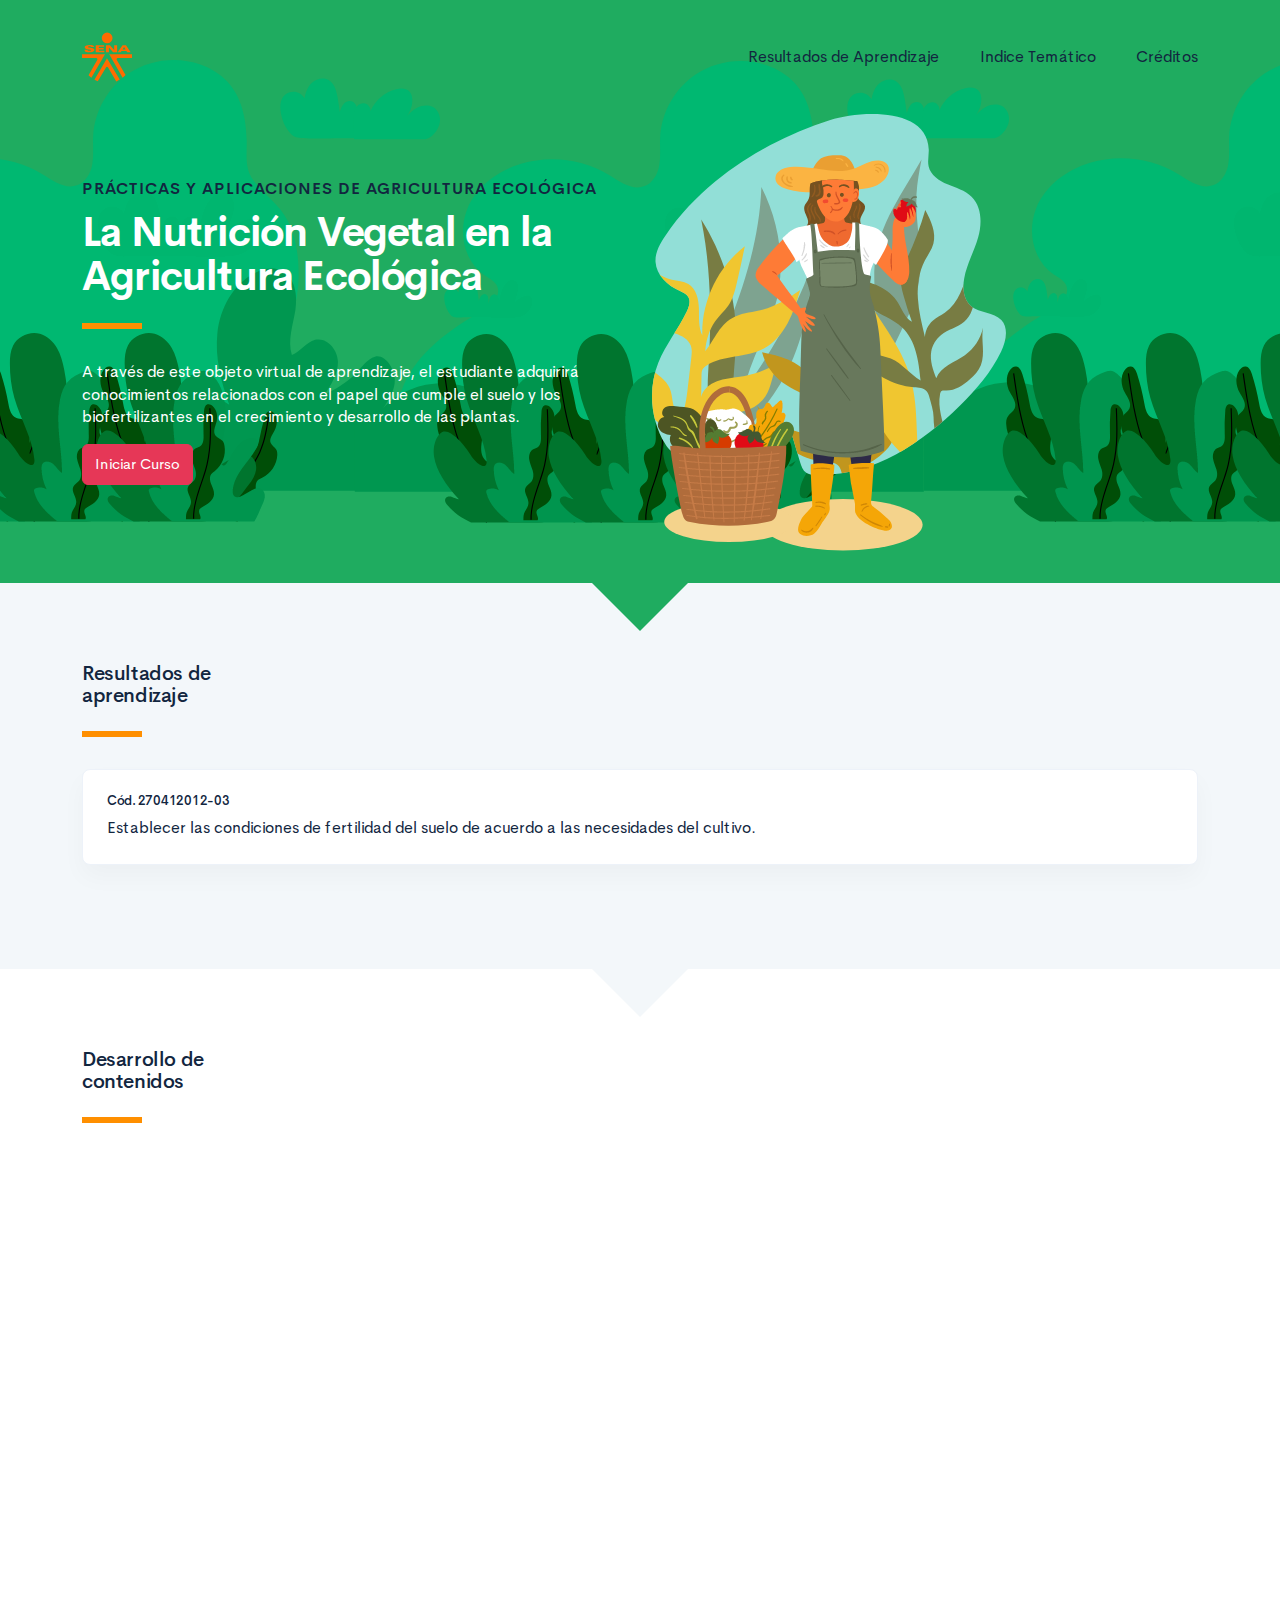
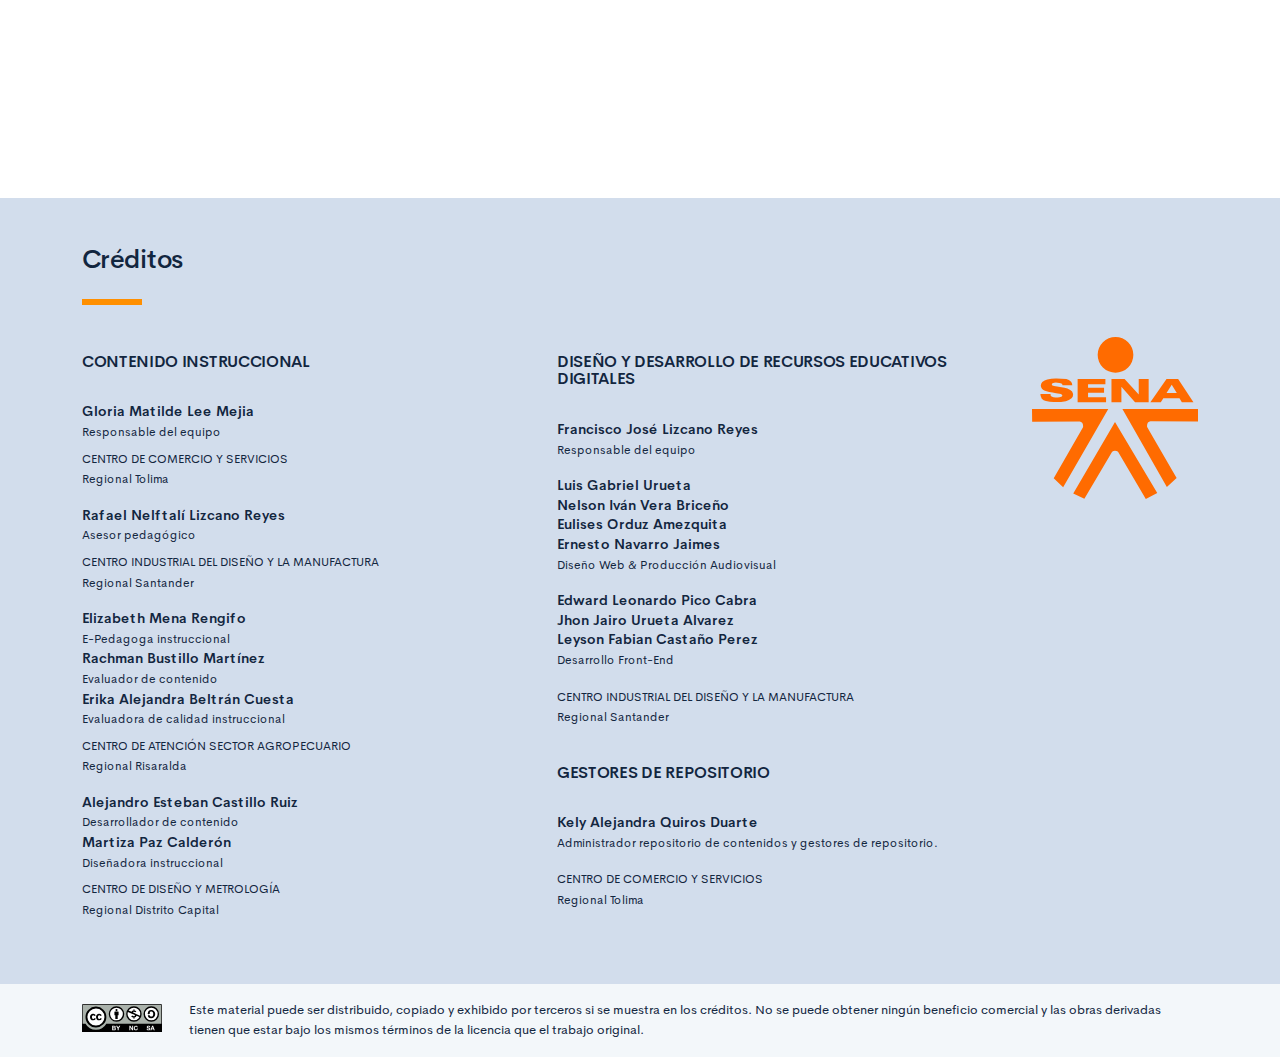
==== commit 965d2e0b: "Correcciones 1" ====
--- a/public/index.html
+++ b/public/index.html
@@ -22,7 +22,7 @@
                     <nav class="curso-topbar__nav collapse show" id="curso-topbar__nav">
                         <ul class="curso-topbar__list">
                             <li class="curso-topbar__item"><a class="curso-topbar__link" href="#ResultadosAprendizaje"><span>Resultados de Aprendizaje</span></a></li>
-                            <li class="curso-topbar__item"><a class="curso-topbar__link" href="#IndiceTematico"><span>Índice Temático</span></a></li>
+                            <li class="curso-topbar__item"><a class="curso-topbar__link" href="#IndiceTematico"><span>Indice Temático</span></a></li>
                             <li class="curso-topbar__item"><a class="curso-topbar__link" href="#Creditos"><span>Créditos</span></a></li>
                         </ul>
                     </nav>
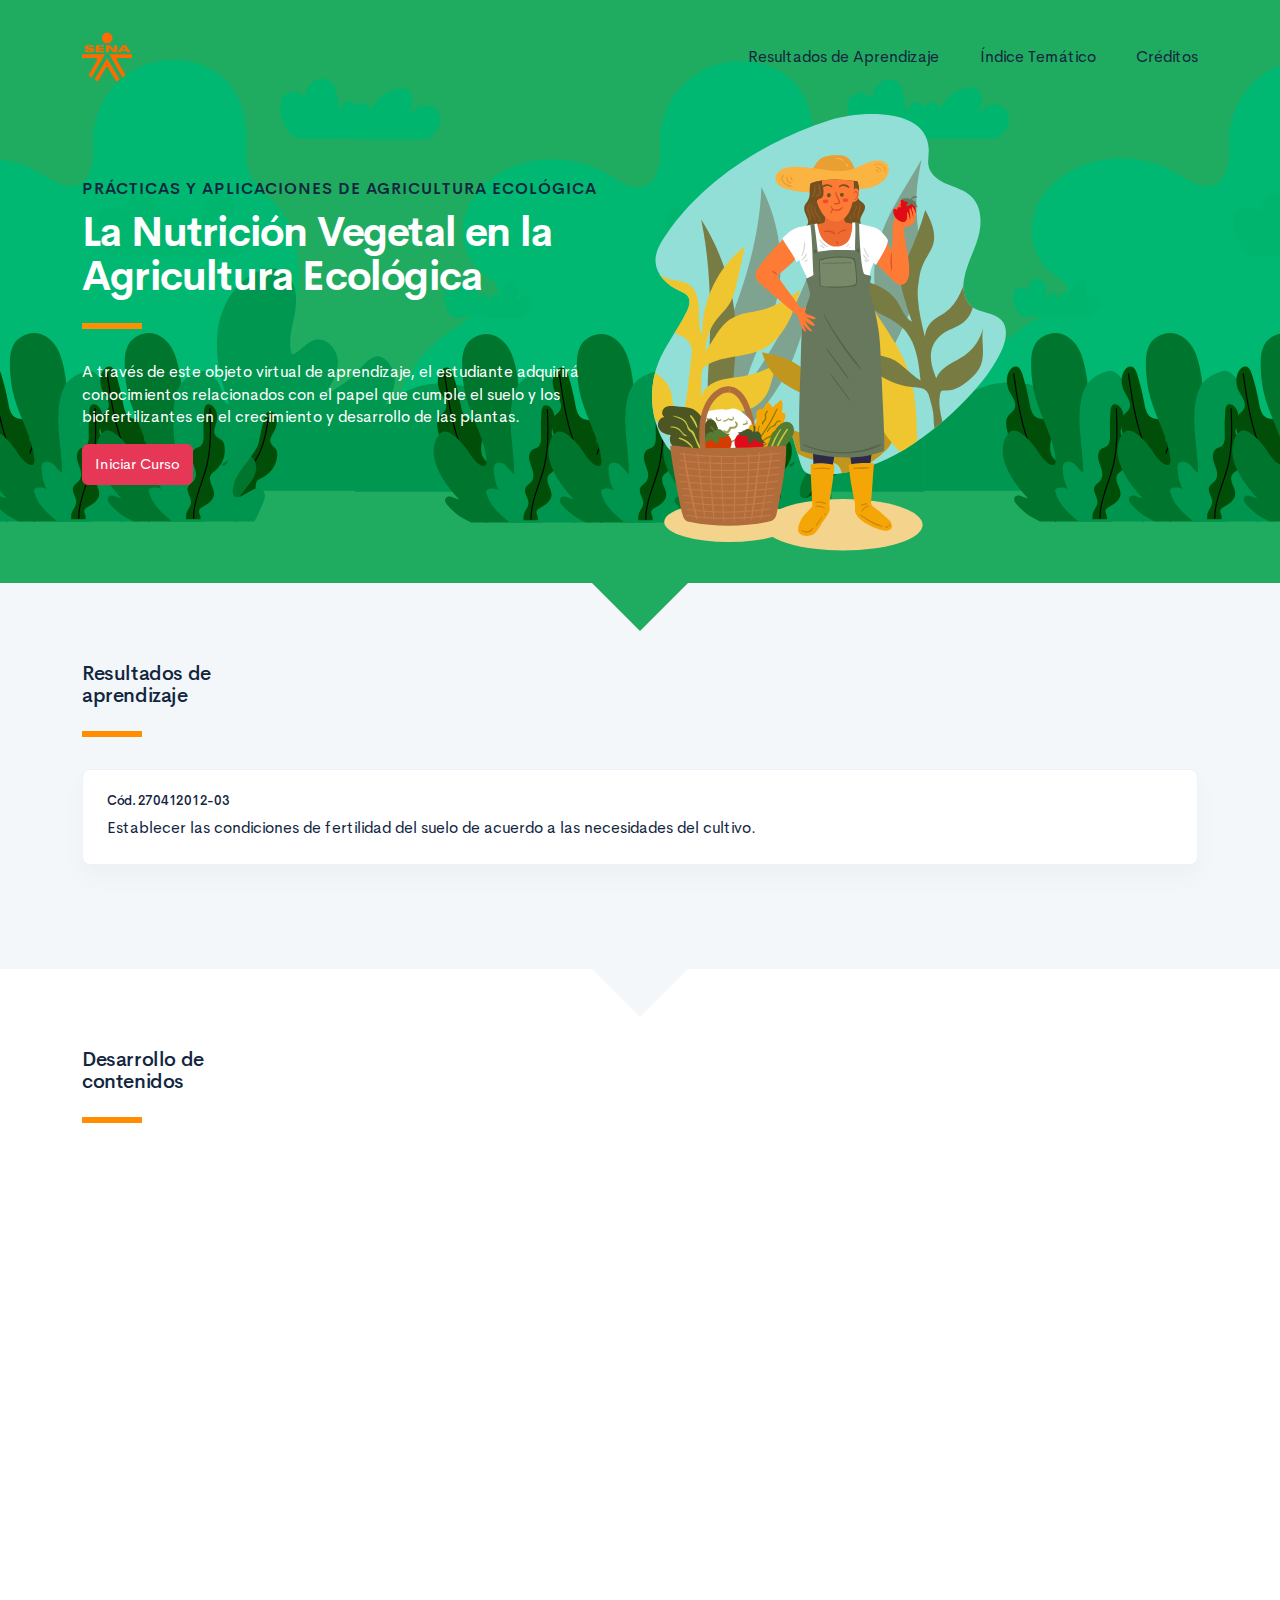
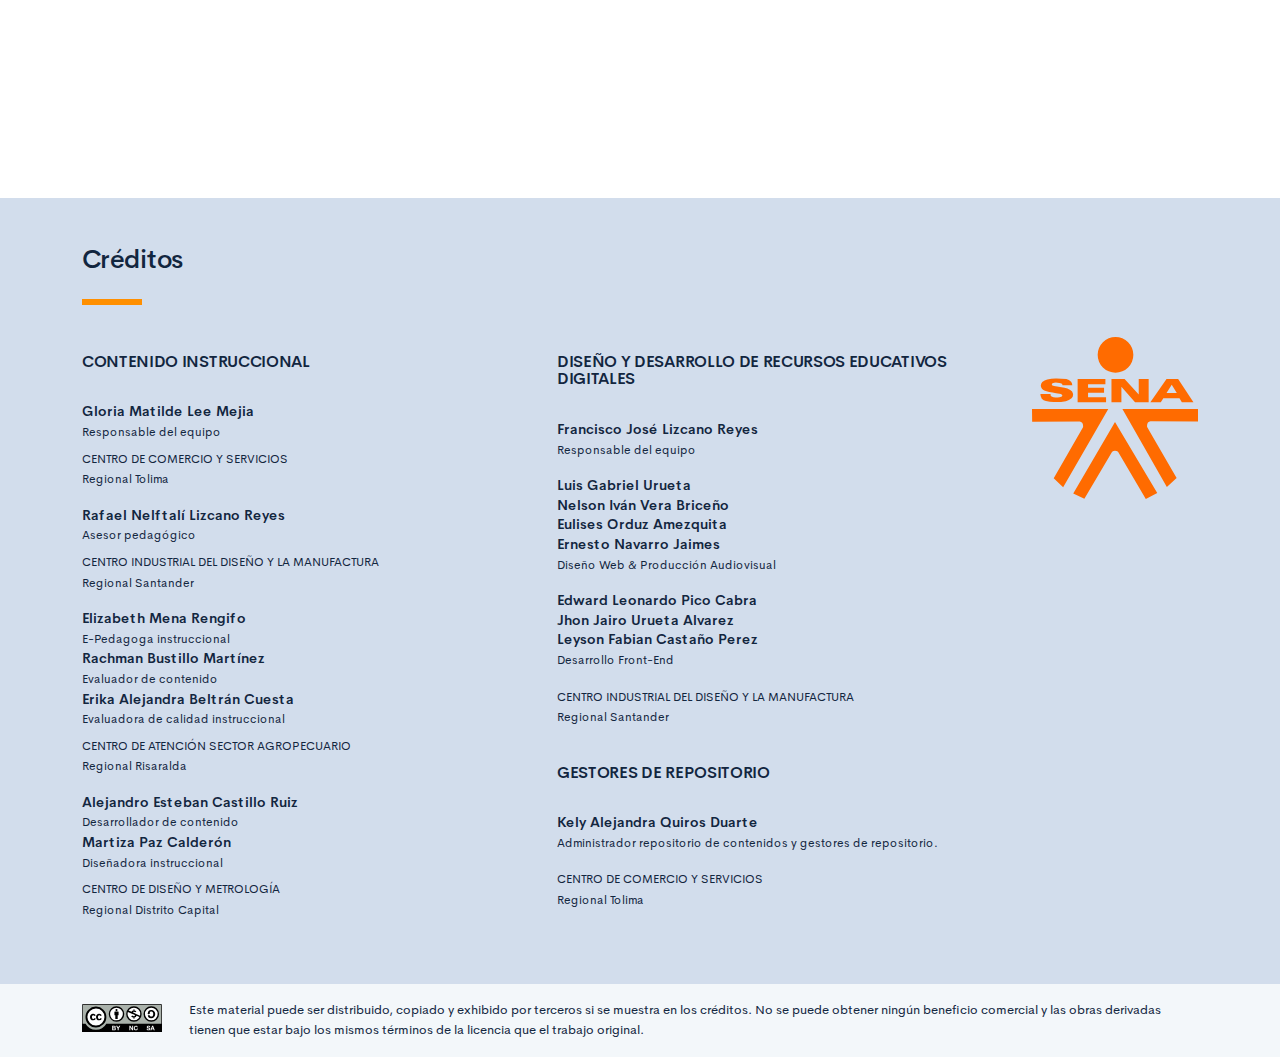
==== commit 375b8313: "Merge branch 'master' of https://github.com/ECORED-SENA/73311558_MF3_AGRICULTURA_ECOLOGICA" ====
--- a/public/index.html
+++ b/public/index.html
@@ -22,7 +22,7 @@
                     <nav class="curso-topbar__nav collapse show" id="curso-topbar__nav">
                         <ul class="curso-topbar__list">
                             <li class="curso-topbar__item"><a class="curso-topbar__link" href="#ResultadosAprendizaje"><span>Resultados de Aprendizaje</span></a></li>
-                            <li class="curso-topbar__item"><a class="curso-topbar__link" href="#IndiceTematico"><span>Indice Temático</span></a></li>
+                            <li class="curso-topbar__item"><a class="curso-topbar__link" href="#IndiceTematico"><span>Índice Temático</span></a></li>
                             <li class="curso-topbar__item"><a class="curso-topbar__link" href="#Creditos"><span>Créditos</span></a></li>
                         </ul>
                     </nav>
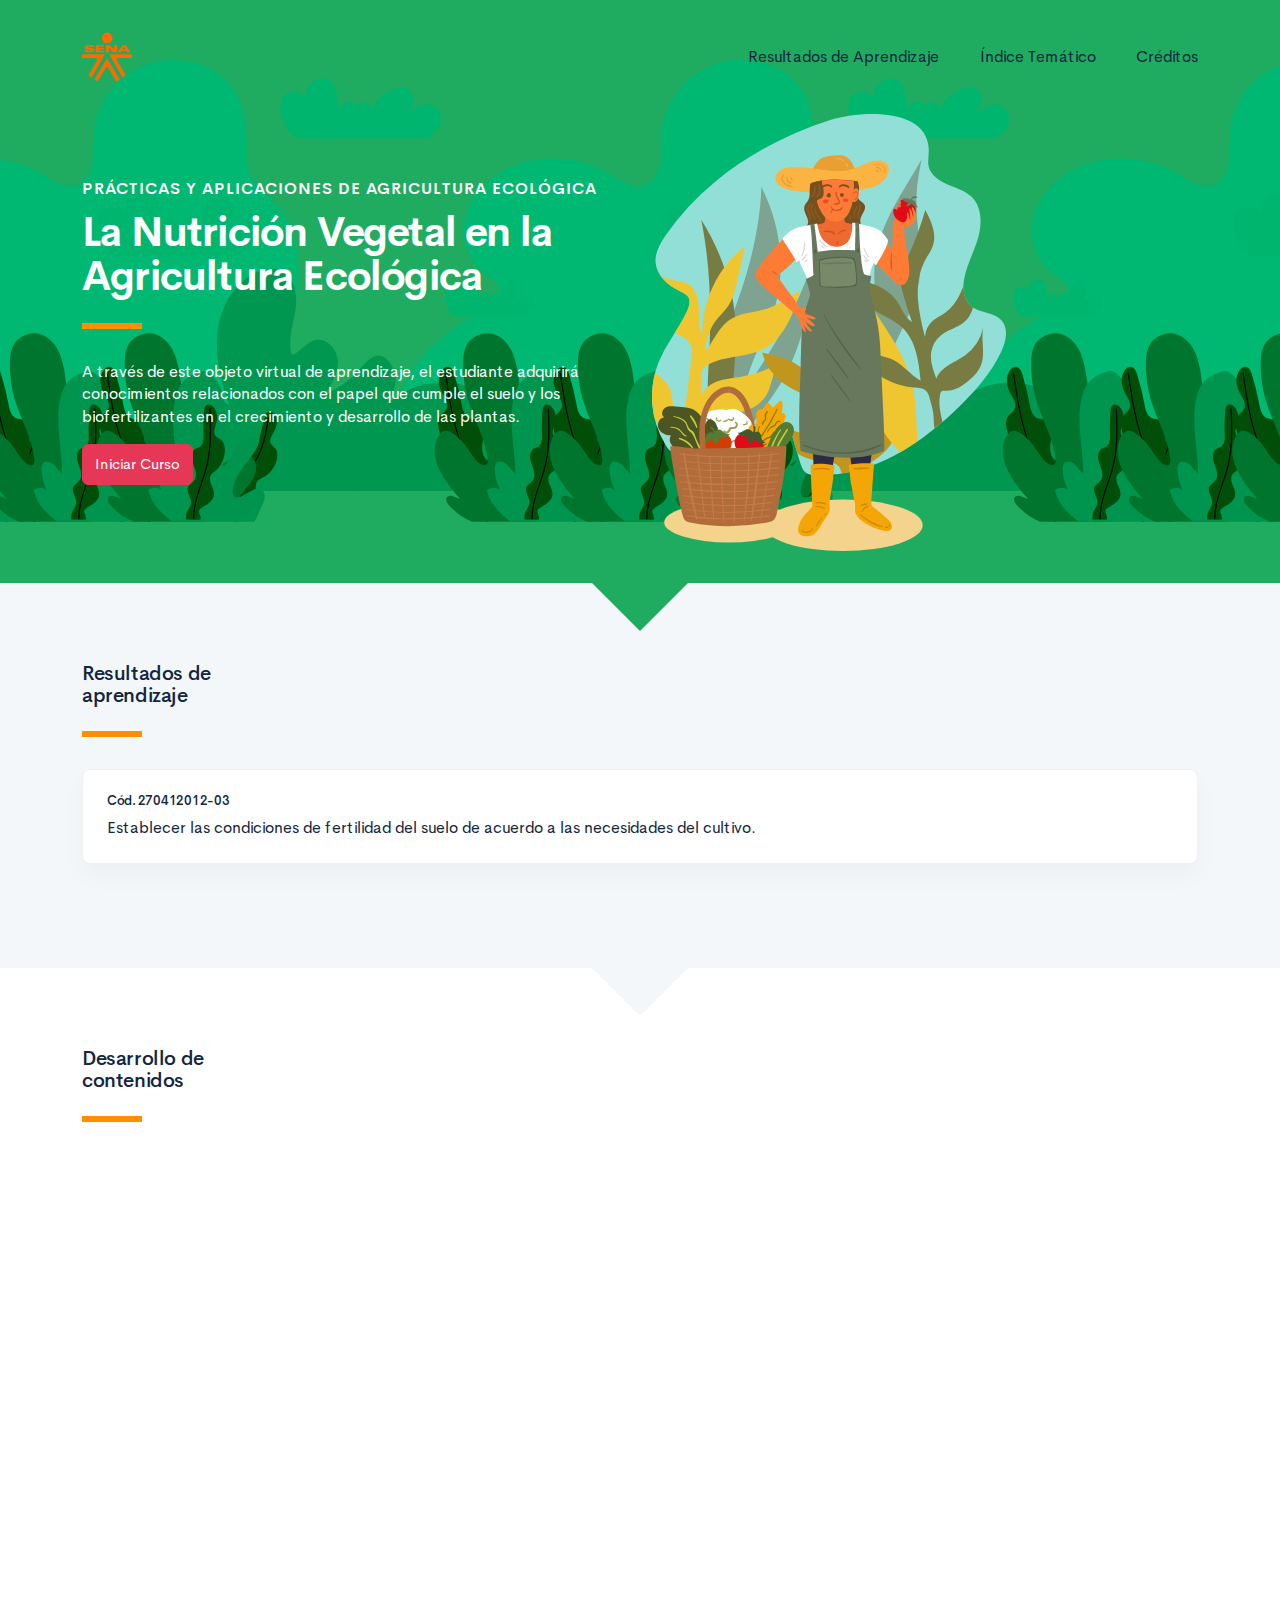
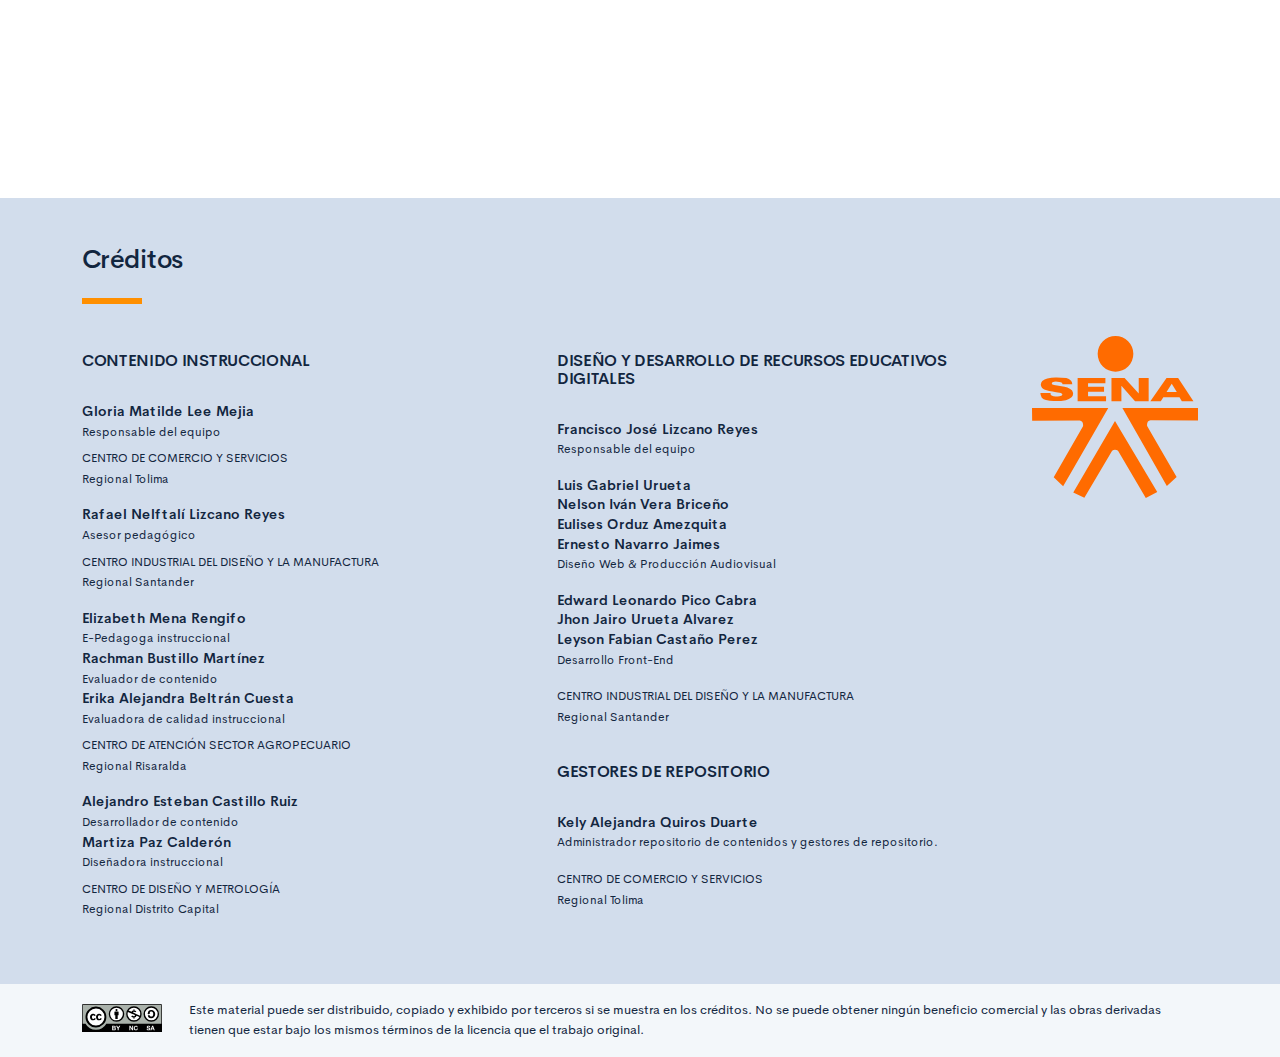
==== commit abdd3ab4: "Correcciones 2" ====
--- a/public/index.html
+++ b/public/index.html
@@ -4,7 +4,7 @@
         <meta charset="UTF-8">
         <meta name="viewport" content="width=device-width, user-scalable=no, initial-scale=1.0, maximum-scale=1.0, minimum-scale=1.0">
         <title>PRÁCTICAS Y APLICACIONES DE AGRICULTURA ECOLÓGICA</title>
-        <meta meta name="description" content="Descripción del propósito educativo del componente">
+        <meta meta name="description" content="La Nutrición Vegetal en la Agricultura Ecológica">
         <link rel="icon" type="image/svg+xml" href="assets/images/logos/senaLogo.svg">
         <link rel="stylesheet" href="assets/fonts/feather/feather.css">
         <link rel="stylesheet" href="assets/fonts/fontawesome/css/font-awesome.css">
@@ -36,7 +36,7 @@
                             <p class="curso-descripcion" style="color: #FFFFFF">A través de este objeto virtual de aprendizaje, el estudiante adquirirá conocimientos relacionados con el papel que cumple el suelo y los biofertilizantes en el crecimiento y desarrollo de las plantas.</p><a class="curso-btn-iniciar btn btn-danger" href="main.html"><span>Iniciar Curso</span></a>
                         </div>
                         <div class="col-12 col-lg-6">
-                            <div class="d-none d-lg-block"><img src="assets/images/header/header_media.png" style="max-width: 80%"></div>
+                            <div class="d-none d-lg-block"><img src="assets/images/header/header_media.svg" style="max-width: 80%"></div>
                         </div>
                     </div>
                 </div>
--- a/public/assets/css/main.css
+++ b/public/assets/css/main.css
@@ -3,6 +3,6 @@
  * Copyright 2011-2019 The Bootstrap Authors
  * Copyright 2011-2019 Twitter, Inc.
  * Licensed under MIT (https://github.com/twbs/bootstrap/blob/master/LICENSE)
- */:root{--blue: #2C7BE5;--indigo: #727cf5;--purple: #6b5eae;--pink: #ff679b;--red: #E63757;--orange: #fd7e14;--yellow: #F6C343;--green: #00D97E;--teal: #02a8b5;--cyan: #39afd1;--white: #fff;--gray: #95AAC9;--gray-dark: #3B506C;--primary: #12263F;--secondary: #6E84A3;--success: #00A99A;--info: #39afd1;--warning: #ff8f00;--danger: #E63757;--light: #EDF2F9;--dark: #000;--white: #fff;--breakpoint-xs: 0;--breakpoint-sm: 576px;--breakpoint-md: 768px;--breakpoint-lg: 992px;--breakpoint-xl: 1200px;--font-family-sans-serif: "Cerebri Sans", sans-serif;--font-family-monospace: "Courier New", monospace}*,*::before,*::after{box-sizing:border-box}html{font-family:sans-serif;line-height:1.15;-webkit-text-size-adjust:100%;-webkit-tap-highlight-color:rgba(0,0,0,0)}article,aside,figcaption,figure,footer,header,hgroup,main,nav,section{display:block}body{margin:0;font-family:"Cerebri Sans",sans-serif;font-size:.9375rem;font-weight:400;line-height:1.5;color:#12263F;text-align:left;background-color:#F3F7FA}[tabindex="-1"]:focus:not(:focus-visible){outline:0 !important}hr{box-sizing:content-box;height:0;overflow:visible}h1,h2,h3,h4,h5,h6{margin-top:0;margin-bottom:1.125rem}p{margin-top:0;margin-bottom:1rem}abbr[title],abbr[data-original-title]{text-decoration:underline;text-decoration:underline dotted;cursor:help;border-bottom:0;text-decoration-skip-ink:none}address{margin-bottom:1rem;font-style:normal;line-height:inherit}ol,ul,dl{margin-top:0;margin-bottom:1rem}ol ol,ul ul,ol ul,ul ol{margin-bottom:0}dt{font-weight:600}dd{margin-bottom:.5rem;margin-left:0}blockquote{margin:0 0 1rem}b,strong{font-weight:bolder}small{font-size:80%}sub,sup{position:relative;font-size:75%;line-height:0;vertical-align:baseline}sub{bottom:-.25em}sup{top:-.5em}a{color:#2C7BE5;text-decoration:none;background-color:transparent}a:hover{color:#104082;text-decoration:none}a:not([href]){color:inherit;text-decoration:none}a:not([href]):hover{color:inherit;text-decoration:none}pre,code,kbd,samp{font-family:"Courier New",monospace;font-size:1em}pre{margin-top:0;margin-bottom:1rem;overflow:auto}figure{margin:0 0 1rem}img{vertical-align:middle;border-style:none}svg{overflow:hidden;vertical-align:middle}table{border-collapse:collapse}caption{padding-top:1rem;padding-bottom:1rem;color:#95AAC9;text-align:left;caption-side:bottom}th{text-align:inherit}label{display:inline-block;margin-bottom:.5rem}button{border-radius:0}button:focus{outline:1px dotted;outline:5px auto -webkit-focus-ring-color}input,button,select,optgroup,textarea{margin:0;font-family:inherit;font-size:inherit;line-height:inherit}button,input{overflow:visible}button,select{text-transform:none}select{word-wrap:normal}button,[type="button"],[type="reset"],[type="submit"]{-webkit-appearance:button}button:not(:disabled),[type="button"]:not(:disabled),[type="reset"]:not(:disabled),[type="submit"]:not(:disabled){cursor:pointer}button::-moz-focus-inner,[type="button"]::-moz-focus-inner,[type="reset"]::-moz-focus-inner,[type="submit"]::-moz-focus-inner{padding:0;border-style:none}input[type="radio"],input[type="checkbox"]{box-sizing:border-box;padding:0}input[type="date"],input[type="time"],input[type="datetime-local"],input[type="month"]{-webkit-appearance:listbox}textarea{overflow:auto;resize:vertical}fieldset{min-width:0;padding:0;margin:0;border:0}legend{display:block;width:100%;max-width:100%;padding:0;margin-bottom:.5rem;font-size:1.5rem;line-height:inherit;color:inherit;white-space:normal}progress{vertical-align:baseline}[type="number"]::-webkit-inner-spin-button,[type="number"]::-webkit-outer-spin-button{height:auto}[type="search"]{outline-offset:-2px;-webkit-appearance:none}[type="search"]::-webkit-search-decoration{-webkit-appearance:none}::-webkit-file-upload-button{font:inherit;-webkit-appearance:button}output{display:inline-block}summary{display:list-item;cursor:pointer}template{display:none}[hidden]{display:none !important}h1,h2,h3,h4,h5,h6,.h1,.h2,.h3,.h4,.h5,.h6{margin-bottom:1.125rem;font-weight:500;line-height:1.1}h1,.h1{font-size:1.625rem}h2,.h2{font-size:1.25rem}h3,.h3{font-size:1.0625rem}h4,.h4{font-size:.9375rem}h5,.h5{font-size:.8125rem}h6,.h6{font-size:.625rem}.lead{font-size:1.17188rem;font-weight:300}.display-1{font-size:4rem;font-weight:600;line-height:1.1}.display-2{font-size:3.25rem;font-weight:600;line-height:1.1}.display-3{font-size:2.625rem;font-weight:600;line-height:1.1}.display-4{font-size:2rem;font-weight:600;line-height:1.1}hr{margin-top:1rem;margin-bottom:1rem;border:0;border-top:1px solid #E3EBF6}small,.small{font-size:.8125rem;font-weight:400}mark,.mark{padding:.2em;background-color:#fcf8e3}.list-unstyled{padding-left:0;list-style:none}.list-inline{padding-left:0;list-style:none}.list-inline-item{display:inline-block}.list-inline-item:not(:last-child){margin-right:6px}.initialism{font-size:90%;text-transform:uppercase}.blockquote{margin-bottom:1.5rem;font-size:1.17188rem}.blockquote-footer{display:block;font-size:.8125rem;color:#95AAC9}.blockquote-footer::before{content:"\2014\00A0"}.img-fluid{max-width:100%;height:auto}.img-thumbnail{padding:.25rem;background-color:#F3F7FA;border:1px solid #E3EBF6;border-radius:.375rem;max-width:100%;height:auto}.figure{display:inline-block}.figure-img{margin-bottom:.75rem;line-height:1}.figure-caption{font-size:.8125rem;color:#95AAC9}code{font-size:87.5%;color:#2C7BE5;word-wrap:break-word}a>code{color:inherit}kbd{padding:.2rem .4rem;font-size:87.5%;color:#fff;background-color:#283E59;border-radius:.25rem}kbd kbd{padding:0;font-size:100%;font-weight:600}pre{display:block;font-size:87.5%;color:#283E59}pre code{font-size:inherit;color:inherit;word-break:normal}.pre-scrollable{max-height:340px;overflow-y:scroll}.container{width:100%;padding-right:12px;padding-left:12px;margin-right:auto;margin-left:auto}@media (min-width: 576px){.container{max-width:540px}}@media (min-width: 768px){.container{max-width:720px}}@media (min-width: 992px){.container{max-width:960px}}@media (min-width: 1200px){.container{max-width:1140px}}.container-fluid,.container-sm,.container-md,.container-lg,.container-xl{width:100%;padding-right:12px;padding-left:12px;margin-right:auto;margin-left:auto}@media (min-width: 576px){.container,.container-sm{max-width:540px}}@media (min-width: 768px){.container,.container-sm,.container-md{max-width:720px}}@media (min-width: 992px){.container,.container-sm,.container-md,.container-lg{max-width:960px}}@media (min-width: 1200px){.container,.container-sm,.container-md,.container-lg,.container-xl{max-width:1140px}}.row{display:flex;flex-wrap:wrap;margin-right:-12px;margin-left:-12px}.no-gutters{margin-right:0;margin-left:0}.no-gutters>.col,.no-gutters>[class*="col-"]{padding-right:0;padding-left:0}.col-1,.col-2,.col-3,.col-4,.col-5,.col-6,.col-7,.col-8,.col-9,.col-10,.col-11,.col-12,.col,.col-auto,.col-sm-1,.col-sm-2,.col-sm-3,.col-sm-4,.col-sm-5,.col-sm-6,.col-sm-7,.col-sm-8,.col-sm-9,.col-sm-10,.col-sm-11,.col-sm-12,.col-sm,.col-sm-auto,.col-md-1,.col-md-2,.col-md-3,.col-md-4,.col-md-5,.col-md-6,.col-md-7,.col-md-8,.col-md-9,.col-md-10,.col-md-11,.col-md-12,.col-md,.col-md-auto,.col-lg-1,.col-lg-2,.col-lg-3,.col-lg-4,.col-lg-5,.col-lg-6,.col-lg-7,.col-lg-8,.col-lg-9,.col-lg-10,.col-lg-11,.col-lg-12,.col-lg,.col-lg-auto,.col-xl-1,.col-xl-2,.col-xl-3,.col-xl-4,.col-xl-5,.col-xl-6,.col-xl-7,.col-xl-8,.col-xl-9,.col-xl-10,.col-xl-11,.col-xl-12,.col-xl,.col-xl-auto{position:relative;width:100%;padding-right:12px;padding-left:12px}.col{flex-basis:0;flex-grow:1;max-width:100%}.row-cols-1>*{flex:0 0 100%;max-width:100%}.row-cols-2>*{flex:0 0 50%;max-width:50%}.row-cols-3>*{flex:0 0 33.33333%;max-width:33.33333%}.row-cols-4>*{flex:0 0 25%;max-width:25%}.row-cols-5>*{flex:0 0 20%;max-width:20%}.row-cols-6>*{flex:0 0 16.66667%;max-width:16.66667%}.col-auto{flex:0 0 auto;width:auto;max-width:100%}.col-1{flex:0 0 8.33333%;max-width:8.33333%}.col-2{flex:0 0 16.66667%;max-width:16.66667%}.col-3{flex:0 0 25%;max-width:25%}.col-4{flex:0 0 33.33333%;max-width:33.33333%}.col-5{flex:0 0 41.66667%;max-width:41.66667%}.col-6{flex:0 0 50%;max-width:50%}.col-7{flex:0 0 58.33333%;max-width:58.33333%}.col-8{flex:0 0 66.66667%;max-width:66.66667%}.col-9{flex:0 0 75%;max-width:75%}.col-10{flex:0 0 83.33333%;max-width:83.33333%}.col-11{flex:0 0 91.66667%;max-width:91.66667%}.col-12{flex:0 0 100%;max-width:100%}.order-first{order:-1}.order-last{order:13}.order-0{order:0}.order-1{order:1}.order-2{order:2}.order-3{order:3}.order-4{order:4}.order-5{order:5}.order-6{order:6}.order-7{order:7}.order-8{order:8}.order-9{order:9}.order-10{order:10}.order-11{order:11}.order-12{order:12}.offset-1{margin-left:8.33333%}.offset-2{margin-left:16.66667%}.offset-3{margin-left:25%}.offset-4{margin-left:33.33333%}.offset-5{margin-left:41.66667%}.offset-6{margin-left:50%}.offset-7{margin-left:58.33333%}.offset-8{margin-left:66.66667%}.offset-9{margin-left:75%}.offset-10{margin-left:83.33333%}.offset-11{margin-left:91.66667%}@media (min-width: 576px){.col-sm{flex-basis:0;flex-grow:1;max-width:100%}.row-cols-sm-1>*{flex:0 0 100%;max-width:100%}.row-cols-sm-2>*{flex:0 0 50%;max-width:50%}.row-cols-sm-3>*{flex:0 0 33.33333%;max-width:33.33333%}.row-cols-sm-4>*{flex:0 0 25%;max-width:25%}.row-cols-sm-5>*{flex:0 0 20%;max-width:20%}.row-cols-sm-6>*{flex:0 0 16.66667%;max-width:16.66667%}.col-sm-auto{flex:0 0 auto;width:auto;max-width:100%}.col-sm-1{flex:0 0 8.33333%;max-width:8.33333%}.col-sm-2{flex:0 0 16.66667%;max-width:16.66667%}.col-sm-3{flex:0 0 25%;max-width:25%}.col-sm-4{flex:0 0 33.33333%;max-width:33.33333%}.col-sm-5{flex:0 0 41.66667%;max-width:41.66667%}.col-sm-6{flex:0 0 50%;max-width:50%}.col-sm-7{flex:0 0 58.33333%;max-width:58.33333%}.col-sm-8{flex:0 0 66.66667%;max-width:66.66667%}.col-sm-9{flex:0 0 75%;max-width:75%}.col-sm-10{flex:0 0 83.33333%;max-width:83.33333%}.col-sm-11{flex:0 0 91.66667%;max-width:91.66667%}.col-sm-12{flex:0 0 100%;max-width:100%}.order-sm-first{order:-1}.order-sm-last{order:13}.order-sm-0{order:0}.order-sm-1{order:1}.order-sm-2{order:2}.order-sm-3{order:3}.order-sm-4{order:4}.order-sm-5{order:5}.order-sm-6{order:6}.order-sm-7{order:7}.order-sm-8{order:8}.order-sm-9{order:9}.order-sm-10{order:10}.order-sm-11{order:11}.order-sm-12{order:12}.offset-sm-0{margin-left:0}.offset-sm-1{margin-left:8.33333%}.offset-sm-2{margin-left:16.66667%}.offset-sm-3{margin-left:25%}.offset-sm-4{margin-left:33.33333%}.offset-sm-5{margin-left:41.66667%}.offset-sm-6{margin-left:50%}.offset-sm-7{margin-left:58.33333%}.offset-sm-8{margin-left:66.66667%}.offset-sm-9{margin-left:75%}.offset-sm-10{margin-left:83.33333%}.offset-sm-11{margin-left:91.66667%}}@media (min-width: 768px){.col-md{flex-basis:0;flex-grow:1;max-width:100%}.row-cols-md-1>*{flex:0 0 100%;max-width:100%}.row-cols-md-2>*{flex:0 0 50%;max-width:50%}.row-cols-md-3>*{flex:0 0 33.33333%;max-width:33.33333%}.row-cols-md-4>*{flex:0 0 25%;max-width:25%}.row-cols-md-5>*{flex:0 0 20%;max-width:20%}.row-cols-md-6>*{flex:0 0 16.66667%;max-width:16.66667%}.col-md-auto{flex:0 0 auto;width:auto;max-width:100%}.col-md-1{flex:0 0 8.33333%;max-width:8.33333%}.col-md-2{flex:0 0 16.66667%;max-width:16.66667%}.col-md-3{flex:0 0 25%;max-width:25%}.col-md-4{flex:0 0 33.33333%;max-width:33.33333%}.col-md-5{flex:0 0 41.66667%;max-width:41.66667%}.col-md-6{flex:0 0 50%;max-width:50%}.col-md-7{flex:0 0 58.33333%;max-width:58.33333%}.col-md-8{flex:0 0 66.66667%;max-width:66.66667%}.col-md-9{flex:0 0 75%;max-width:75%}.col-md-10{flex:0 0 83.33333%;max-width:83.33333%}.col-md-11{flex:0 0 91.66667%;max-width:91.66667%}.col-md-12{flex:0 0 100%;max-width:100%}.order-md-first{order:-1}.order-md-last{order:13}.order-md-0{order:0}.order-md-1{order:1}.order-md-2{order:2}.order-md-3{order:3}.order-md-4{order:4}.order-md-5{order:5}.order-md-6{order:6}.order-md-7{order:7}.order-md-8{order:8}.order-md-9{order:9}.order-md-10{order:10}.order-md-11{order:11}.order-md-12{order:12}.offset-md-0{margin-left:0}.offset-md-1{margin-left:8.33333%}.offset-md-2{margin-left:16.66667%}.offset-md-3{margin-left:25%}.offset-md-4{margin-left:33.33333%}.offset-md-5{margin-left:41.66667%}.offset-md-6{margin-left:50%}.offset-md-7{margin-left:58.33333%}.offset-md-8{margin-left:66.66667%}.offset-md-9{margin-left:75%}.offset-md-10{margin-left:83.33333%}.offset-md-11{margin-left:91.66667%}}@media (min-width: 992px){.col-lg{flex-basis:0;flex-grow:1;max-width:100%}.row-cols-lg-1>*{flex:0 0 100%;max-width:100%}.row-cols-lg-2>*{flex:0 0 50%;max-width:50%}.row-cols-lg-3>*{flex:0 0 33.33333%;max-width:33.33333%}.row-cols-lg-4>*{flex:0 0 25%;max-width:25%}.row-cols-lg-5>*{flex:0 0 20%;max-width:20%}.row-cols-lg-6>*{flex:0 0 16.66667%;max-width:16.66667%}.col-lg-auto{flex:0 0 auto;width:auto;max-width:100%}.col-lg-1{flex:0 0 8.33333%;max-width:8.33333%}.col-lg-2{flex:0 0 16.66667%;max-width:16.66667%}.col-lg-3{flex:0 0 25%;max-width:25%}.col-lg-4{flex:0 0 33.33333%;max-width:33.33333%}.col-lg-5{flex:0 0 41.66667%;max-width:41.66667%}.col-lg-6{flex:0 0 50%;max-width:50%}.col-lg-7{flex:0 0 58.33333%;max-width:58.33333%}.col-lg-8{flex:0 0 66.66667%;max-width:66.66667%}.col-lg-9{flex:0 0 75%;max-width:75%}.col-lg-10{flex:0 0 83.33333%;max-width:83.33333%}.col-lg-11{flex:0 0 91.66667%;max-width:91.66667%}.col-lg-12{flex:0 0 100%;max-width:100%}.order-lg-first{order:-1}.order-lg-last{order:13}.order-lg-0{order:0}.order-lg-1{order:1}.order-lg-2{order:2}.order-lg-3{order:3}.order-lg-4{order:4}.order-lg-5{order:5}.order-lg-6{order:6}.order-lg-7{order:7}.order-lg-8{order:8}.order-lg-9{order:9}.order-lg-10{order:10}.order-lg-11{order:11}.order-lg-12{order:12}.offset-lg-0{margin-left:0}.offset-lg-1{margin-left:8.33333%}.offset-lg-2{margin-left:16.66667%}.offset-lg-3{margin-left:25%}.offset-lg-4{margin-left:33.33333%}.offset-lg-5{margin-left:41.66667%}.offset-lg-6{margin-left:50%}.offset-lg-7{margin-left:58.33333%}.offset-lg-8{margin-left:66.66667%}.offset-lg-9{margin-left:75%}.offset-lg-10{margin-left:83.33333%}.offset-lg-11{margin-left:91.66667%}}@media (min-width: 1200px){.col-xl{flex-basis:0;flex-grow:1;max-width:100%}.row-cols-xl-1>*{flex:0 0 100%;max-width:100%}.row-cols-xl-2>*{flex:0 0 50%;max-width:50%}.row-cols-xl-3>*{flex:0 0 33.33333%;max-width:33.33333%}.row-cols-xl-4>*{flex:0 0 25%;max-width:25%}.row-cols-xl-5>*{flex:0 0 20%;max-width:20%}.row-cols-xl-6>*{flex:0 0 16.66667%;max-width:16.66667%}.col-xl-auto{flex:0 0 auto;width:auto;max-width:100%}.col-xl-1{flex:0 0 8.33333%;max-width:8.33333%}.col-xl-2{flex:0 0 16.66667%;max-width:16.66667%}.col-xl-3{flex:0 0 25%;max-width:25%}.col-xl-4{flex:0 0 33.33333%;max-width:33.33333%}.col-xl-5{flex:0 0 41.66667%;max-width:41.66667%}.col-xl-6{flex:0 0 50%;max-width:50%}.col-xl-7{flex:0 0 58.33333%;max-width:58.33333%}.col-xl-8{flex:0 0 66.66667%;max-width:66.66667%}.col-xl-9{flex:0 0 75%;max-width:75%}.col-xl-10{flex:0 0 83.33333%;max-width:83.33333%}.col-xl-11{flex:0 0 91.66667%;max-width:91.66667%}.col-xl-12{flex:0 0 100%;max-width:100%}.order-xl-first{order:-1}.order-xl-last{order:13}.order-xl-0{order:0}.order-xl-1{order:1}.order-xl-2{order:2}.order-xl-3{order:3}.order-xl-4{order:4}.order-xl-5{order:5}.order-xl-6{order:6}.order-xl-7{order:7}.order-xl-8{order:8}.order-xl-9{order:9}.order-xl-10{order:10}.order-xl-11{order:11}.order-xl-12{order:12}.offset-xl-0{margin-left:0}.offset-xl-1{margin-left:8.33333%}.offset-xl-2{margin-left:16.66667%}.offset-xl-3{margin-left:25%}.offset-xl-4{margin-left:33.33333%}.offset-xl-5{margin-left:41.66667%}.offset-xl-6{margin-left:50%}.offset-xl-7{margin-left:58.33333%}.offset-xl-8{margin-left:66.66667%}.offset-xl-9{margin-left:75%}.offset-xl-10{margin-left:83.33333%}.offset-xl-11{margin-left:91.66667%}}.table{width:100%;margin-bottom:1.5rem;color:#12263F}.table th,.table td{padding:1rem;vertical-align:top;border-top:1px solid #EDF2F9}.table thead th{vertical-align:bottom;border-bottom:2px solid #EDF2F9}.table tbody+tbody{border-top:2px solid #EDF2F9}.table-sm th,.table-sm td{padding:1rem}.table-bordered{border:1px solid #EDF2F9}.table-bordered th,.table-bordered td{border:1px solid #EDF2F9}.table-bordered thead th,.table-bordered thead td{border-bottom-width:2px}.table-borderless th,.table-borderless td,.table-borderless thead th,.table-borderless tbody+tbody{border:0}.table-striped tbody tr:nth-of-type(even){background-color:#F9FBFD}.table-hover tbody tr:hover{color:#12263F;background-color:#F9FBFD}.table-primary,.table-primary>th,.table-primary>td{background-color:#bdc2c9}.table-primary th,.table-primary td,.table-primary thead th,.table-primary tbody+tbody{border-color:#848e9b}.table-hover .table-primary:hover{background-color:#afb5be}.table-hover .table-primary:hover>td,.table-hover .table-primary:hover>th{background-color:#afb5be}.table-secondary,.table-secondary>th,.table-secondary>td{background-color:#d6dde5}.table-secondary th,.table-secondary td,.table-secondary thead th,.table-secondary tbody+tbody{border-color:#b4bfcf}.table-hover .table-secondary:hover{background-color:#c6d0db}.table-hover .table-secondary:hover>td,.table-hover .table-secondary:hover>th{background-color:#c6d0db}.table-success,.table-success>th,.table-success>td{background-color:#b8e7e3}.table-success th,.table-success td,.table-success thead th,.table-success tbody+tbody{border-color:#7ad2ca}.table-hover .table-success:hover{background-color:#a5e1db}.table-hover .table-success:hover>td,.table-hover .table-success:hover>th{background-color:#a5e1db}.table-info,.table-info>th,.table-info>td{background-color:#c8e9f2}.table-info th,.table-info td,.table-info thead th,.table-info tbody+tbody{border-color:#98d5e7}.table-hover .table-info:hover{background-color:#b3e1ed}.table-hover .table-info:hover>td,.table-hover .table-info:hover>th{background-color:#b3e1ed}.table-warning,.table-warning>th,.table-warning>td{background-color:#ffe0b8}.table-warning th,.table-warning td,.table-warning thead th,.table-warning tbody+tbody{border-color:#ffc57a}.table-hover .table-warning:hover{background-color:#ffd59f}.table-hover .table-warning:hover>td,.table-hover .table-warning:hover>th{background-color:#ffd59f}.table-danger,.table-danger>th,.table-danger>td{background-color:#f8c7d0}.table-danger th,.table-danger td,.table-danger thead th,.table-danger tbody+tbody{border-color:#f297a8}.table-hover .table-danger:hover{background-color:#f5b0bd}.table-hover .table-danger:hover>td,.table-hover .table-danger:hover>th{background-color:#f5b0bd}.table-light,.table-light>th,.table-light>td{background-color:#fafbfd}.table-light th,.table-light td,.table-light thead th,.table-light tbody+tbody{border-color:#f6f8fc}.table-hover .table-light:hover{background-color:#e8ecf6}.table-hover .table-light:hover>td,.table-hover .table-light:hover>th{background-color:#e8ecf6}.table-dark,.table-dark>th,.table-dark>td{background-color:#b8b8b8}.table-dark th,.table-dark td,.table-dark thead th,.table-dark tbody+tbody{border-color:#7a7a7a}.table-hover .table-dark:hover{background-color:#ababab}.table-hover .table-dark:hover>td,.table-hover .table-dark:hover>th{background-color:#ababab}.table-white,.table-white>th,.table-white>td{background-color:#fff}.table-white th,.table-white td,.table-white thead th,.table-white tbody+tbody{border-color:#fff}.table-hover .table-white:hover{background-color:#f2f2f2}.table-hover .table-white:hover>td,.table-hover .table-white:hover>th{background-color:#f2f2f2}.table-active,.table-active>th,.table-active>td{background-color:#F9FBFD}.table-hover .table-active:hover{background-color:#e6eef7}.table-hover .table-active:hover>td,.table-hover .table-active:hover>th{background-color:#e6eef7}.table .thead-dark th{color:#fff;background-color:#3B506C;border-color:#496285}.table .thead-light th{color:#95AAC9;background-color:#F9FBFD;border-color:#EDF2F9}.table-dark{color:#fff;background-color:#3B506C}.table-dark th,.table-dark td,.table-dark thead th{border-color:#496285}.table-dark.table-bordered{border:0}.table-dark.table-striped tbody tr:nth-of-type(even){background-color:rgba(255,255,255,0.05)}.table-dark.table-hover tbody tr:hover{color:#fff;background-color:rgba(255,255,255,0.075)}@media (max-width: 575.98px){.table-responsive-sm{display:block;width:100%;overflow-x:auto;-webkit-overflow-scrolling:touch}.table-responsive-sm>.table-bordered{border:0}}@media (max-width: 767.98px){.table-responsive-md{display:block;width:100%;overflow-x:auto;-webkit-overflow-scrolling:touch}.table-responsive-md>.table-bordered{border:0}}@media (max-width: 991.98px){.table-responsive-lg{display:block;width:100%;overflow-x:auto;-webkit-overflow-scrolling:touch}.table-responsive-lg>.table-bordered{border:0}}@media (max-width: 1199.98px){.table-responsive-xl{display:block;width:100%;overflow-x:auto;-webkit-overflow-scrolling:touch}.table-responsive-xl>.table-bordered{border:0}}.table-responsive{display:block;width:100%;overflow-x:auto;-webkit-overflow-scrolling:touch}.table-responsive>.table-bordered{border:0}.form-control{display:block;width:100%;height:calc(1.5em + 1rem + 2px);padding:.5rem .75rem;font-size:.9375rem;font-weight:400;line-height:1.5;color:#12263F;background-color:#fff;background-clip:padding-box;border:1px solid #D2DDEC;border-radius:.375rem;transition:border-color 0.15s ease-in-out,box-shadow 0.15s ease-in-out}@media (prefers-reduced-motion: reduce){.form-control{transition:none}}.form-control::-ms-expand{background-color:transparent;border:0}.form-control:-moz-focusring{color:transparent;text-shadow:0 0 0 #12263F}.form-control:focus{color:#12263F;background-color:#fff;border-color:#12263F;outline:0;box-shadow:rgba(0,0,0,0)}.form-control::placeholder{color:#B1C2D9;opacity:1}.form-control:disabled,.form-control[readonly]{background-color:#fff;opacity:1}select.form-control:focus::-ms-value{color:#12263F;background-color:#fff}.form-control-file,.form-control-range{display:block;width:100%}.col-form-label{padding-top:calc(.5rem + 1px);padding-bottom:calc(.5rem + 1px);margin-bottom:0;font-size:inherit;line-height:1.5}.col-form-label-lg{padding-top:calc(.75rem + 1px);padding-bottom:calc(.75rem + 1px);font-size:.9375rem;line-height:1.5}.col-form-label-sm{padding-top:calc(.125rem + 1px);padding-bottom:calc(.125rem + 1px);font-size:.8125rem;line-height:1.75}.form-control-plaintext{display:block;width:100%;padding:.5rem 0;margin-bottom:0;font-size:.9375rem;line-height:1.5;color:#12263F;background-color:transparent;border:solid transparent;border-width:1px 0}.form-control-plaintext.form-control-sm,.form-control-plaintext.form-control-lg{padding-right:0;padding-left:0}.form-control-sm{height:calc(1.75em + .25rem + 2px);padding:.125rem .5rem;font-size:.8125rem;line-height:1.75;border-radius:.25rem}.form-control-lg{height:calc(1.5em + 1.5rem + 2px);padding:.75rem 1.25rem;font-size:.9375rem;line-height:1.5;border-radius:.5rem}select.form-control[size],select.form-control[multiple]{height:auto}textarea.form-control{height:auto}.form-group{margin-bottom:1.375rem}.form-text{display:block;margin-top:.25rem}.form-row{display:flex;flex-wrap:wrap;margin-right:-5px;margin-left:-5px}.form-row>.col,.form-row>[class*="col-"]{padding-right:5px;padding-left:5px}.form-check{position:relative;display:block;padding-left:1.25rem}.form-check-input{position:absolute;margin-top:.3rem;margin-left:-1.25rem}.form-check-input[disabled] ~ .form-check-label,.form-check-input:disabled ~ .form-check-label{color:#95AAC9}.form-check-label{margin-bottom:0}.form-check-inline{display:inline-flex;align-items:center;padding-left:0;margin-right:.75rem}.form-check-inline .form-check-input{position:static;margin-top:0;margin-right:.3125rem;margin-left:0}.valid-feedback{display:none;width:100%;margin-top:.25rem;font-size:.8125rem;color:#00A99A}.valid-tooltip{position:absolute;top:100%;z-index:5;display:none;max-width:100%;padding:.25rem .5rem;margin-top:.1rem;font-size:.8125rem;line-height:1.5;color:#fff;background-color:#00a99a;border-radius:.375rem}.was-validated :valid ~ .valid-feedback,.was-validated :valid ~ .valid-tooltip,.is-valid ~ .valid-feedback,.is-valid ~ .valid-tooltip{display:block}.was-validated .form-control:valid,.form-control.is-valid{border-color:#00A99A}.was-validated .form-control:valid:focus,.form-control.is-valid:focus{border-color:#00A99A;box-shadow:0 0 0 .15rem rgba(0,169,154,0.25)}.was-validated .custom-select:valid,.custom-select.is-valid{border-color:#00A99A}.was-validated .custom-select:valid:focus,.custom-select.is-valid:focus{border-color:#00A99A;box-shadow:0 0 0 .15rem rgba(0,169,154,0.25)}.was-validated .form-check-input:valid ~ .form-check-label,.form-check-input.is-valid ~ .form-check-label{color:#00A99A}.was-validated .form-check-input:valid ~ .valid-feedback,.was-validated .form-check-input:valid ~ .valid-tooltip,.form-check-input.is-valid ~ .valid-feedback,.form-check-input.is-valid ~ .valid-tooltip{display:block}.was-validated .custom-control-input:valid ~ .custom-control-label,.custom-control-input.is-valid ~ .custom-control-label{color:#00A99A}.was-validated .custom-control-input:valid ~ .custom-control-label::before,.custom-control-input.is-valid ~ .custom-control-label::before{border-color:#00A99A}.was-validated .custom-control-input:valid:checked ~ .custom-control-label::before,.custom-control-input.is-valid:checked ~ .custom-control-label::before{border-color:#00dcc8;background-color:#00dcc8}.was-validated .custom-control-input:valid:focus ~ .custom-control-label::before,.custom-control-input.is-valid:focus ~ .custom-control-label::before{box-shadow:0 0 0 .15rem rgba(0,169,154,0.25)}.was-validated .custom-control-input:valid:focus:not(:checked) ~ .custom-control-label::before,.custom-control-input.is-valid:focus:not(:checked) ~ .custom-control-label::before{border-color:#00A99A}.was-validated .custom-file-input:valid ~ .custom-file-label,.custom-file-input.is-valid ~ .custom-file-label{border-color:#00A99A}.was-validated .custom-file-input:valid:focus ~ .custom-file-label,.custom-file-input.is-valid:focus ~ .custom-file-label{border-color:#00A99A;box-shadow:0 0 0 .15rem rgba(0,169,154,0.25)}.invalid-feedback{display:none;width:100%;margin-top:.25rem;font-size:.8125rem;color:#E63757}.invalid-tooltip{position:absolute;top:100%;z-index:5;display:none;max-width:100%;padding:.25rem .5rem;margin-top:.1rem;font-size:.8125rem;line-height:1.5;color:#fff;background-color:#e63757;border-radius:.375rem}.was-validated :invalid ~ .invalid-feedback,.was-validated :invalid ~ .invalid-tooltip,.is-invalid ~ .invalid-feedback,.is-invalid ~ .invalid-tooltip{display:block}.was-validated .form-control:invalid,.form-control.is-invalid{border-color:#E63757}.was-validated .form-control:invalid:focus,.form-control.is-invalid:focus{border-color:#E63757;box-shadow:0 0 0 .15rem rgba(230,55,87,0.25)}.was-validated .custom-select:invalid,.custom-select.is-invalid{border-color:#E63757}.was-validated .custom-select:invalid:focus,.custom-select.is-invalid:focus{border-color:#E63757;box-shadow:0 0 0 .15rem rgba(230,55,87,0.25)}.was-validated .form-check-input:invalid ~ .form-check-label,.form-check-input.is-invalid ~ .form-check-label{color:#E63757}.was-validated .form-check-input:invalid ~ .invalid-feedback,.was-validated .form-check-input:invalid ~ .invalid-tooltip,.form-check-input.is-invalid ~ .invalid-feedback,.form-check-input.is-invalid ~ .invalid-tooltip{display:block}.was-validated .custom-control-input:invalid ~ .custom-control-label,.custom-control-input.is-invalid ~ .custom-control-label{color:#E63757}.was-validated .custom-control-input:invalid ~ .custom-control-label::before,.custom-control-input.is-invalid ~ .custom-control-label::before{border-color:#E63757}.was-validated .custom-control-input:invalid:checked ~ .custom-control-label::before,.custom-control-input.is-invalid:checked ~ .custom-control-label::before{border-color:#ec647d;background-color:#ec647d}.was-validated .custom-control-input:invalid:focus ~ .custom-control-label::before,.custom-control-input.is-invalid:focus ~ .custom-control-label::before{box-shadow:0 0 0 .15rem rgba(230,55,87,0.25)}.was-validated .custom-control-input:invalid:focus:not(:checked) ~ .custom-control-label::before,.custom-control-input.is-invalid:focus:not(:checked) ~ .custom-control-label::before{border-color:#E63757}.was-validated .custom-file-input:invalid ~ .custom-file-label,.custom-file-input.is-invalid ~ .custom-file-label{border-color:#E63757}.was-validated .custom-file-input:invalid:focus ~ .custom-file-label,.custom-file-input.is-invalid:focus ~ .custom-file-label{border-color:#E63757;box-shadow:0 0 0 .15rem rgba(230,55,87,0.25)}.form-inline{display:flex;flex-flow:row wrap;align-items:center}.form-inline .form-check{width:100%}@media (min-width: 576px){.form-inline label{display:flex;align-items:center;justify-content:center;margin-bottom:0}.form-inline .form-group{display:flex;flex:0 0 auto;flex-flow:row wrap;align-items:center;margin-bottom:0}.form-inline .form-control{display:inline-block;width:auto;vertical-align:middle}.form-inline .form-control-plaintext{display:inline-block}.form-inline .input-group,.form-inline .custom-select{width:auto}.form-inline .form-check{display:flex;align-items:center;justify-content:center;width:auto;padding-left:0}.form-inline .form-check-input{position:relative;flex-shrink:0;margin-top:0;margin-right:.25rem;margin-left:0}.form-inline .custom-control{align-items:center;justify-content:center}.form-inline .custom-control-label{margin-bottom:0}}.btn{display:inline-block;font-weight:400;color:#12263F;text-align:center;vertical-align:middle;cursor:pointer;user-select:none;background-color:transparent;border:1px solid transparent;padding:.5rem .75rem;font-size:.9375rem;line-height:1.5;border-radius:.375rem;transition:color 0.15s ease-in-out,background-color 0.15s ease-in-out,border-color 0.15s ease-in-out,box-shadow 0.15s ease-in-out}@media (prefers-reduced-motion: reduce){.btn{transition:none}}.btn:hover{color:#12263F;text-decoration:none}.btn:focus,.btn.focus{outline:0;box-shadow:0 0 0 .15rem rgba(18,38,63,0.25)}.btn.disabled,.btn:disabled{opacity:.65}a.btn.disabled,fieldset:disabled a.btn{pointer-events:none}.btn-primary{color:#fff;background-color:#12263F;border-color:#12263F}.btn-primary:hover{color:#fff;background-color:#0a1421;border-color:#070e17}.btn-primary:focus,.btn-primary.focus{color:#fff;background-color:#0a1421;border-color:#070e17;box-shadow:0 0 0 .15rem rgba(54,71,92,0.5)}.btn-primary.disabled,.btn-primary:disabled{color:#fff;background-color:#12263F;border-color:#12263F}.btn-primary:not(:disabled):not(.disabled):active,.btn-primary:not(:disabled):not(.disabled).active,.show>.btn-primary.dropdown-toggle{color:#fff;background-color:#070e17;border-color:#04080d}.btn-primary:not(:disabled):not(.disabled):active:focus,.btn-primary:not(:disabled):not(.disabled).active:focus,.show>.btn-primary.dropdown-toggle:focus{box-shadow:0 0 0 .15rem rgba(54,71,92,0.5)}.btn-secondary{color:#fff;background-color:#6E84A3;border-color:#6E84A3}.btn-secondary:hover{color:#fff;background-color:#5b7190;border-color:#566b88}.btn-secondary:focus,.btn-secondary.focus{color:#fff;background-color:#5b7190;border-color:#566b88;box-shadow:0 0 0 .15rem rgba(132,150,177,0.5)}.btn-secondary.disabled,.btn-secondary:disabled{color:#fff;background-color:#6E84A3;border-color:#6E84A3}.btn-secondary:not(:disabled):not(.disabled):active,.btn-secondary:not(:disabled):not(.disabled).active,.show>.btn-secondary.dropdown-toggle{color:#fff;background-color:#566b88;border-color:#516580}.btn-secondary:not(:disabled):not(.disabled):active:focus,.btn-secondary:not(:disabled):not(.disabled).active:focus,.show>.btn-secondary.dropdown-toggle:focus{box-shadow:0 0 0 .15rem rgba(132,150,177,0.5)}.btn-success{color:#fff;background-color:#00A99A;border-color:#00A99A}.btn-success:hover{color:#fff;background-color:#008377;border-color:#00766c}.btn-success:focus,.btn-success.focus{color:#fff;background-color:#008377;border-color:#00766c;box-shadow:0 0 0 .15rem rgba(38,182,169,0.5)}.btn-success.disabled,.btn-success:disabled{color:#fff;background-color:#00A99A;border-color:#00A99A}.btn-success:not(:disabled):not(.disabled):active,.btn-success:not(:disabled):not(.disabled).active,.show>.btn-success.dropdown-toggle{color:#fff;background-color:#00766c;border-color:#006960}.btn-success:not(:disabled):not(.disabled):active:focus,.btn-success:not(:disabled):not(.disabled).active:focus,.show>.btn-success.dropdown-toggle:focus{box-shadow:0 0 0 .15rem rgba(38,182,169,0.5)}.btn-info{color:#fff;background-color:#39afd1;border-color:#39afd1}.btn-info:hover{color:#fff;background-color:#2b99b9;border-color:#2991ae}.btn-info:focus,.btn-info.focus{color:#fff;background-color:#2b99b9;border-color:#2991ae;box-shadow:0 0 0 .15rem rgba(87,187,216,0.5)}.btn-info.disabled,.btn-info:disabled{color:#fff;background-color:#39afd1;border-color:#39afd1}.btn-info:not(:disabled):not(.disabled):active,.btn-info:not(:disabled):not(.disabled).active,.show>.btn-info.dropdown-toggle{color:#fff;background-color:#2991ae;border-color:#2688a4}.btn-info:not(:disabled):not(.disabled):active:focus,.btn-info:not(:disabled):not(.disabled).active:focus,.show>.btn-info.dropdown-toggle:focus{box-shadow:0 0 0 .15rem rgba(87,187,216,0.5)}.btn-warning{color:#283E59;background-color:#ff8f00;border-color:#ff8f00}.btn-warning:hover{color:#fff;background-color:#d97a00;border-color:#cc7200}.btn-warning:focus,.btn-warning.focus{color:#fff;background-color:#d97a00;border-color:#cc7200;box-shadow:0 0 0 .15rem rgba(223,131,13,0.5)}.btn-warning.disabled,.btn-warning:disabled{color:#283E59;background-color:#ff8f00;border-color:#ff8f00}.btn-warning:not(:disabled):not(.disabled):active,.btn-warning:not(:disabled):not(.disabled).active,.show>.btn-warning.dropdown-toggle{color:#fff;background-color:#cc7200;border-color:#bf6b00}.btn-warning:not(:disabled):not(.disabled):active:focus,.btn-warning:not(:disabled):not(.disabled).active:focus,.show>.btn-warning.dropdown-toggle:focus{box-shadow:0 0 0 .15rem rgba(223,131,13,0.5)}.btn-danger{color:#fff;background-color:#E63757;border-color:#E63757}.btn-danger:hover{color:#fff;background-color:#db1b3f;border-color:#d01a3b}.btn-danger:focus,.btn-danger.focus{color:#fff;background-color:#db1b3f;border-color:#d01a3b;box-shadow:0 0 0 .15rem rgba(234,85,112,0.5)}.btn-danger.disabled,.btn-danger:disabled{color:#fff;background-color:#E63757;border-color:#E63757}.btn-danger:not(:disabled):not(.disabled):active,.btn-danger:not(:disabled):not(.disabled).active,.show>.btn-danger.dropdown-toggle{color:#fff;background-color:#d01a3b;border-color:#c51938}.btn-danger:not(:disabled):not(.disabled):active:focus,.btn-danger:not(:disabled):not(.disabled).active:focus,.show>.btn-danger.dropdown-toggle:focus{box-shadow:0 0 0 .15rem rgba(234,85,112,0.5)}.btn-light{color:#283E59;background-color:#EDF2F9;border-color:#EDF2F9}.btn-light:hover{color:#283E59;background-color:#d0ddef;border-color:#c7d6ec}.btn-light:focus,.btn-light.focus{color:#283E59;background-color:#d0ddef;border-color:#c7d6ec;box-shadow:0 0 0 .15rem rgba(207,215,225,0.5)}.btn-light.disabled,.btn-light:disabled{color:#283E59;background-color:#EDF2F9;border-color:#EDF2F9}.btn-light:not(:disabled):not(.disabled):active,.btn-light:not(:disabled):not(.disabled).active,.show>.btn-light.dropdown-toggle{color:#283E59;background-color:#c7d6ec;border-color:#bdcfe9}.btn-light:not(:disabled):not(.disabled):active:focus,.btn-light:not(:disabled):not(.disabled).active:focus,.show>.btn-light.dropdown-toggle:focus{box-shadow:0 0 0 .15rem rgba(207,215,225,0.5)}.btn-dark{color:#fff;background-color:#000;border-color:#000}.btn-dark:hover{color:#fff;background-color:#000;border-color:#000}.btn-dark:focus,.btn-dark.focus{color:#fff;background-color:#000;border-color:#000;box-shadow:0 0 0 .15rem rgba(38,38,38,0.5)}.btn-dark.disabled,.btn-dark:disabled{color:#fff;background-color:#000;border-color:#000}.btn-dark:not(:disabled):not(.disabled):active,.btn-dark:not(:disabled):not(.disabled).active,.show>.btn-dark.dropdown-toggle{color:#fff;background-color:#000;border-color:#000}.btn-dark:not(:disabled):not(.disabled):active:focus,.btn-dark:not(:disabled):not(.disabled).active:focus,.show>.btn-dark.dropdown-toggle:focus{box-shadow:0 0 0 .15rem rgba(38,38,38,0.5)}.btn-white{color:#283E59;background-color:#fff;border-color:#fff}.btn-white:hover{color:#283E59;background-color:#ececec;border-color:#e6e6e6}.btn-white:focus,.btn-white.focus{color:#283E59;background-color:#ececec;border-color:#e6e6e6;box-shadow:0 0 0 .15rem rgba(223,226,230,0.5)}.btn-white.disabled,.btn-white:disabled{color:#283E59;background-color:#fff;border-color:#fff}.btn-white:not(:disabled):not(.disabled):active,.btn-white:not(:disabled):not(.disabled).active,.show>.btn-white.dropdown-toggle{color:#283E59;background-color:#e6e6e6;border-color:#dfdfdf}.btn-white:not(:disabled):not(.disabled):active:focus,.btn-white:not(:disabled):not(.disabled).active:focus,.show>.btn-white.dropdown-toggle:focus{box-shadow:0 0 0 .15rem rgba(223,226,230,0.5)}.btn-outline-primary{color:#12263F;border-color:#12263F}.btn-outline-primary:hover{color:#fff;background-color:#12263F;border-color:#12263F}.btn-outline-primary:focus,.btn-outline-primary.focus{box-shadow:0 0 0 .15rem rgba(18,38,63,0.5)}.btn-outline-primary.disabled,.btn-outline-primary:disabled{color:#12263F;background-color:transparent}.btn-outline-primary:not(:disabled):not(.disabled):active,.btn-outline-primary:not(:disabled):not(.disabled).active,.show>.btn-outline-primary.dropdown-toggle{color:#fff;background-color:#12263F;border-color:#12263F}.btn-outline-primary:not(:disabled):not(.disabled):active:focus,.btn-outline-primary:not(:disabled):not(.disabled).active:focus,.show>.btn-outline-primary.dropdown-toggle:focus{box-shadow:0 0 0 .15rem rgba(18,38,63,0.5)}.btn-outline-secondary{color:#6E84A3;border-color:#6E84A3}.btn-outline-secondary:hover{color:#fff;background-color:#6E84A3;border-color:#6E84A3}.btn-outline-secondary:focus,.btn-outline-secondary.focus{box-shadow:0 0 0 .15rem rgba(110,132,163,0.5)}.btn-outline-secondary.disabled,.btn-outline-secondary:disabled{color:#6E84A3;background-color:transparent}.btn-outline-secondary:not(:disabled):not(.disabled):active,.btn-outline-secondary:not(:disabled):not(.disabled).active,.show>.btn-outline-secondary.dropdown-toggle{color:#fff;background-color:#6E84A3;border-color:#6E84A3}.btn-outline-secondary:not(:disabled):not(.disabled):active:focus,.btn-outline-secondary:not(:disabled):not(.disabled).active:focus,.show>.btn-outline-secondary.dropdown-toggle:focus{box-shadow:0 0 0 .15rem rgba(110,132,163,0.5)}.btn-outline-success{color:#00A99A;border-color:#00A99A}.btn-outline-success:hover{color:#fff;background-color:#00A99A;border-color:#00A99A}.btn-outline-success:focus,.btn-outline-success.focus{box-shadow:0 0 0 .15rem rgba(0,169,154,0.5)}.btn-outline-success.disabled,.btn-outline-success:disabled{color:#00A99A;background-color:transparent}.btn-outline-success:not(:disabled):not(.disabled):active,.btn-outline-success:not(:disabled):not(.disabled).active,.show>.btn-outline-success.dropdown-toggle{color:#fff;background-color:#00A99A;border-color:#00A99A}.btn-outline-success:not(:disabled):not(.disabled):active:focus,.btn-outline-success:not(:disabled):not(.disabled).active:focus,.show>.btn-outline-success.dropdown-toggle:focus{box-shadow:0 0 0 .15rem rgba(0,169,154,0.5)}.btn-outline-info{color:#39afd1;border-color:#39afd1}.btn-outline-info:hover{color:#fff;background-color:#39afd1;border-color:#39afd1}.btn-outline-info:focus,.btn-outline-info.focus{box-shadow:0 0 0 .15rem rgba(57,175,209,0.5)}.btn-outline-info.disabled,.btn-outline-info:disabled{color:#39afd1;background-color:transparent}.btn-outline-info:not(:disabled):not(.disabled):active,.btn-outline-info:not(:disabled):not(.disabled).active,.show>.btn-outline-info.dropdown-toggle{color:#fff;background-color:#39afd1;border-color:#39afd1}.btn-outline-info:not(:disabled):not(.disabled):active:focus,.btn-outline-info:not(:disabled):not(.disabled).active:focus,.show>.btn-outline-info.dropdown-toggle:focus{box-shadow:0 0 0 .15rem rgba(57,175,209,0.5)}.btn-outline-warning{color:#ff8f00;border-color:#ff8f00}.btn-outline-warning:hover{color:#283E59;background-color:#ff8f00;border-color:#ff8f00}.btn-outline-warning:focus,.btn-outline-warning.focus{box-shadow:0 0 0 .15rem rgba(255,143,0,0.5)}.btn-outline-warning.disabled,.btn-outline-warning:disabled{color:#ff8f00;background-color:transparent}.btn-outline-warning:not(:disabled):not(.disabled):active,.btn-outline-warning:not(:disabled):not(.disabled).active,.show>.btn-outline-warning.dropdown-toggle{color:#283E59;background-color:#ff8f00;border-color:#ff8f00}.btn-outline-warning:not(:disabled):not(.disabled):active:focus,.btn-outline-warning:not(:disabled):not(.disabled).active:focus,.show>.btn-outline-warning.dropdown-toggle:focus{box-shadow:0 0 0 .15rem rgba(255,143,0,0.5)}.btn-outline-danger{color:#E63757;border-color:#E63757}.btn-outline-danger:hover{color:#fff;background-color:#E63757;border-color:#E63757}.btn-outline-danger:focus,.btn-outline-danger.focus{box-shadow:0 0 0 .15rem rgba(230,55,87,0.5)}.btn-outline-danger.disabled,.btn-outline-danger:disabled{color:#E63757;background-color:transparent}.btn-outline-danger:not(:disabled):not(.disabled):active,.btn-outline-danger:not(:disabled):not(.disabled).active,.show>.btn-outline-danger.dropdown-toggle{color:#fff;background-color:#E63757;border-color:#E63757}.btn-outline-danger:not(:disabled):not(.disabled):active:focus,.btn-outline-danger:not(:disabled):not(.disabled).active:focus,.show>.btn-outline-danger.dropdown-toggle:focus{box-shadow:0 0 0 .15rem rgba(230,55,87,0.5)}.btn-outline-light{color:#EDF2F9;border-color:#EDF2F9}.btn-outline-light:hover{color:#283E59;background-color:#EDF2F9;border-color:#EDF2F9}.btn-outline-light:focus,.btn-outline-light.focus{box-shadow:0 0 0 .15rem rgba(237,242,249,0.5)}.btn-outline-light.disabled,.btn-outline-light:disabled{color:#EDF2F9;background-color:transparent}.btn-outline-light:not(:disabled):not(.disabled):active,.btn-outline-light:not(:disabled):not(.disabled).active,.show>.btn-outline-light.dropdown-toggle{color:#283E59;background-color:#EDF2F9;border-color:#EDF2F9}.btn-outline-light:not(:disabled):not(.disabled):active:focus,.btn-outline-light:not(:disabled):not(.disabled).active:focus,.show>.btn-outline-light.dropdown-toggle:focus{box-shadow:0 0 0 .15rem rgba(237,242,249,0.5)}.btn-outline-dark{color:#000;border-color:#000}.btn-outline-dark:hover{color:#fff;background-color:#000;border-color:#000}.btn-outline-dark:focus,.btn-outline-dark.focus{box-shadow:0 0 0 .15rem rgba(0,0,0,0.5)}.btn-outline-dark.disabled,.btn-outline-dark:disabled{color:#000;background-color:transparent}.btn-outline-dark:not(:disabled):not(.disabled):active,.btn-outline-dark:not(:disabled):not(.disabled).active,.show>.btn-outline-dark.dropdown-toggle{color:#fff;background-color:#000;border-color:#000}.btn-outline-dark:not(:disabled):not(.disabled):active:focus,.btn-outline-dark:not(:disabled):not(.disabled).active:focus,.show>.btn-outline-dark.dropdown-toggle:focus{box-shadow:0 0 0 .15rem rgba(0,0,0,0.5)}.btn-outline-white{color:#fff;border-color:#fff}.btn-outline-white:hover{color:#283E59;background-color:#fff;border-color:#fff}.btn-outline-white:focus,.btn-outline-white.focus{box-shadow:0 0 0 .15rem rgba(255,255,255,0.5)}.btn-outline-white.disabled,.btn-outline-white:disabled{color:#fff;background-color:transparent}.btn-outline-white:not(:disabled):not(.disabled):active,.btn-outline-white:not(:disabled):not(.disabled).active,.show>.btn-outline-white.dropdown-toggle{color:#283E59;background-color:#fff;border-color:#fff}.btn-outline-white:not(:disabled):not(.disabled):active:focus,.btn-outline-white:not(:disabled):not(.disabled).active:focus,.show>.btn-outline-white.dropdown-toggle:focus{box-shadow:0 0 0 .15rem rgba(255,255,255,0.5)}.btn-link{font-weight:400;color:#2C7BE5;text-decoration:none}.btn-link:hover{color:#104082;text-decoration:none}.btn-link:focus,.btn-link.focus{text-decoration:none;box-shadow:none}.btn-link:disabled,.btn-link.disabled{color:#B1C2D9;pointer-events:none}.btn-lg,.btn-group-lg>.btn{padding:.75rem 1.25rem;font-size:.9375rem;line-height:1.5;border-radius:.5rem}.btn-sm,.btn-group-sm>.btn{padding:.125rem .5rem;font-size:.8125rem;line-height:1.75;border-radius:.25rem}.btn-block{display:block;width:100%}.btn-block+.btn-block{margin-top:.5rem}input[type="submit"].btn-block,input[type="reset"].btn-block,input[type="button"].btn-block{width:100%}.fade{transition:opacity 0.15s linear}@media (prefers-reduced-motion: reduce){.fade{transition:none}}.fade:not(.show){opacity:0}.collapse:not(.show){display:none}.collapsing{position:relative;height:0;overflow:hidden;transition:height 0.35s ease}@media (prefers-reduced-motion: reduce){.collapsing{transition:none}}.dropup,.dropright,.dropdown,.dropleft{position:relative}.dropdown-toggle{white-space:nowrap}.dropdown-toggle::after{display:inline-block;margin-left:.2125em;vertical-align:.2125em;content:"";border-top:.25em solid;border-right:.25em solid transparent;border-bottom:0;border-left:.25em solid transparent}.dropdown-toggle:empty::after{margin-left:0}.dropdown-menu{position:absolute;top:100%;left:0;z-index:1000;display:none;float:left;min-width:10rem;padding:.5rem 0;margin:0 0 0;font-size:.9375rem;color:#12263F;text-align:left;list-style:none;background-color:#fff;background-clip:padding-box;border:1px solid rgba(0,0,0,0.1);border-radius:.375rem}.dropdown-menu-left{right:auto;left:0}.dropdown-menu-right{right:0;left:auto}@media (min-width: 576px){.dropdown-menu-sm-left{right:auto;left:0}.dropdown-menu-sm-right{right:0;left:auto}}@media (min-width: 768px){.dropdown-menu-md-left{right:auto;left:0}.dropdown-menu-md-right{right:0;left:auto}}@media (min-width: 992px){.dropdown-menu-lg-left{right:auto;left:0}.dropdown-menu-lg-right{right:0;left:auto}}@media (min-width: 1200px){.dropdown-menu-xl-left{right:auto;left:0}.dropdown-menu-xl-right{right:0;left:auto}}.dropup .dropdown-menu{top:auto;bottom:100%;margin-top:0;margin-bottom:0}.dropup .dropdown-toggle::after{display:inline-block;margin-left:.2125em;vertical-align:.2125em;content:"";border-top:0;border-right:.25em solid transparent;border-bottom:.25em solid;border-left:.25em solid transparent}.dropup .dropdown-toggle:empty::after{margin-left:0}.dropright .dropdown-menu{top:0;right:auto;left:100%;margin-top:0;margin-left:0}.dropright .dropdown-toggle::after{display:inline-block;margin-left:.2125em;vertical-align:.2125em;content:"";border-top:.25em solid transparent;border-right:0;border-bottom:.25em solid transparent;border-left:.25em solid}.dropright .dropdown-toggle:empty::after{margin-left:0}.dropright .dropdown-toggle::after{vertical-align:0}.dropleft .dropdown-menu{top:0;right:100%;left:auto;margin-top:0;margin-right:0}.dropleft .dropdown-toggle::after{display:inline-block;margin-left:.2125em;vertical-align:.2125em;content:""}.dropleft .dropdown-toggle::after{display:none}.dropleft .dropdown-toggle::before{display:inline-block;margin-right:.2125em;vertical-align:.2125em;content:"";border-top:.25em solid transparent;border-right:.25em solid;border-bottom:.25em solid transparent}.dropleft .dropdown-toggle:empty::after{margin-left:0}.dropleft .dropdown-toggle::before{vertical-align:0}.dropdown-menu[x-placement^="top"],.dropdown-menu[x-placement^="right"],.dropdown-menu[x-placement^="bottom"],.dropdown-menu[x-placement^="left"]{right:auto;bottom:auto}.dropdown-divider{height:0;margin:.75rem 0;overflow:hidden;border-top:1px solid #EDF2F9}.dropdown-item{display:block;width:100%;padding:.375rem 1.5rem;clear:both;font-weight:400;color:#6E84A3;text-align:inherit;white-space:nowrap;background-color:transparent;border:0}.dropdown-item:hover,.dropdown-item:focus{color:#000;text-decoration:none;background-color:rgba(0,0,0,0)}.dropdown-item.active,.dropdown-item:active{color:#000;text-decoration:none;background-color:rgba(0,0,0,0)}.dropdown-item.disabled,.dropdown-item:disabled{color:#95AAC9;pointer-events:none;background-color:transparent}.dropdown-menu.show{display:block}.dropdown-header{display:block;padding:.5rem 1.5rem;margin-bottom:0;font-size:.8125rem;color:inherit;white-space:nowrap}.dropdown-item-text{display:block;padding:.375rem 1.5rem;color:#6E84A3}.btn-group,.btn-group-vertical{position:relative;display:inline-flex;vertical-align:middle}.btn-group>.btn,.btn-group-vertical>.btn{position:relative;flex:1 1 auto}.btn-group>.btn:hover,.btn-group-vertical>.btn:hover{z-index:1}.btn-group>.btn:focus,.btn-group>.btn:active,.btn-group>.btn.active,.btn-group-vertical>.btn:focus,.btn-group-vertical>.btn:active,.btn-group-vertical>.btn.active{z-index:1}.btn-toolbar{display:flex;flex-wrap:wrap;justify-content:flex-start}.btn-toolbar .input-group{width:auto}.btn-group>.btn:not(:first-child),.btn-group>.btn-group:not(:first-child){margin-left:-1px}.btn-group>.btn:not(:last-child):not(.dropdown-toggle),.btn-group>.btn-group:not(:last-child)>.btn{border-top-right-radius:0;border-bottom-right-radius:0}.btn-group>.btn:not(:first-child),.btn-group>.btn-group:not(:first-child)>.btn{border-top-left-radius:0;border-bottom-left-radius:0}.dropdown-toggle-split{padding-right:.5625rem;padding-left:.5625rem}.dropdown-toggle-split::after,.dropup .dropdown-toggle-split::after,.dropright .dropdown-toggle-split::after{margin-left:0}.dropleft .dropdown-toggle-split::before{margin-right:0}.btn-sm+.dropdown-toggle-split,.btn-group-sm>.btn+.dropdown-toggle-split{padding-right:.375rem;padding-left:.375rem}.btn-lg+.dropdown-toggle-split,.btn-group-lg>.btn+.dropdown-toggle-split{padding-right:.9375rem;padding-left:.9375rem}.btn-group-vertical{flex-direction:column;align-items:flex-start;justify-content:center}.btn-group-vertical>.btn,.btn-group-vertical>.btn-group{width:100%}.btn-group-vertical>.btn:not(:first-child),.btn-group-vertical>.btn-group:not(:first-child){margin-top:-1px}.btn-group-vertical>.btn:not(:last-child):not(.dropdown-toggle),.btn-group-vertical>.btn-group:not(:last-child)>.btn{border-bottom-right-radius:0;border-bottom-left-radius:0}.btn-group-vertical>.btn:not(:first-child),.btn-group-vertical>.btn-group:not(:first-child)>.btn{border-top-left-radius:0;border-top-right-radius:0}.btn-group-toggle>.btn,.btn-group-toggle>.btn-group>.btn{margin-bottom:0}.btn-group-toggle>.btn input[type="radio"],.btn-group-toggle>.btn input[type="checkbox"],.btn-group-toggle>.btn-group>.btn input[type="radio"],.btn-group-toggle>.btn-group>.btn input[type="checkbox"]{position:absolute;clip:rect(0, 0, 0, 0);pointer-events:none}.input-group{position:relative;display:flex;flex-wrap:wrap;align-items:stretch;width:100%}.input-group>.form-control,.input-group>.form-control-plaintext,.input-group>.custom-select,.input-group>.custom-file{position:relative;flex:1 1 0%;min-width:0;margin-bottom:0}.input-group>.form-control+.form-control,.input-group>.form-control+.custom-select,.input-group>.form-control+.custom-file,.input-group>.form-control-plaintext+.form-control,.input-group>.form-control-plaintext+.custom-select,.input-group>.form-control-plaintext+.custom-file,.input-group>.custom-select+.form-control,.input-group>.custom-select+.custom-select,.input-group>.custom-select+.custom-file,.input-group>.custom-file+.form-control,.input-group>.custom-file+.custom-select,.input-group>.custom-file+.custom-file{margin-left:-1px}.input-group>.form-control:focus,.input-group>.custom-select:focus,.input-group>.custom-file .custom-file-input:focus ~ .custom-file-label{z-index:3}.input-group>.custom-file .custom-file-input:focus{z-index:4}.input-group>.form-control:not(:last-child),.input-group>.custom-select:not(:last-child){border-top-right-radius:0;border-bottom-right-radius:0}.input-group>.form-control:not(:first-child),.input-group>.custom-select:not(:first-child){border-top-left-radius:0;border-bottom-left-radius:0}.input-group>.custom-file{display:flex;align-items:center}.input-group>.custom-file:not(:last-child) .custom-file-label,.input-group>.custom-file:not(:last-child) .custom-file-label::after{border-top-right-radius:0;border-bottom-right-radius:0}.input-group>.custom-file:not(:first-child) .custom-file-label{border-top-left-radius:0;border-bottom-left-radius:0}.input-group-prepend,.input-group-append{display:flex}.input-group-prepend .btn,.input-group-append .btn{position:relative;z-index:2}.input-group-prepend .btn:focus,.input-group-append .btn:focus{z-index:3}.input-group-prepend .btn+.btn,.input-group-prepend .btn+.input-group-text,.input-group-prepend .input-group-text+.input-group-text,.input-group-prepend .input-group-text+.btn,.input-group-append .btn+.btn,.input-group-append .btn+.input-group-text,.input-group-append .input-group-text+.input-group-text,.input-group-append .input-group-text+.btn{margin-left:-1px}.input-group-prepend{margin-right:-1px}.input-group-append{margin-left:-1px}.input-group-text{display:flex;align-items:center;padding:.5rem .75rem;margin-bottom:0;font-size:.9375rem;font-weight:400;line-height:1.5;color:#95AAC9;text-align:center;white-space:nowrap;background-color:#fff;border:1px solid #D2DDEC;border-radius:.375rem}.input-group-text input[type="radio"],.input-group-text input[type="checkbox"]{margin-top:0}.input-group-lg>.form-control:not(textarea),.input-group-lg>.custom-select{height:calc(1.5em + 1.5rem + 2px)}.input-group-lg>.form-control,.input-group-lg>.custom-select,.input-group-lg>.input-group-prepend>.input-group-text,.input-group-lg>.input-group-append>.input-group-text,.input-group-lg>.input-group-prepend>.btn,.input-group-lg>.input-group-append>.btn{padding:.75rem 1.25rem;font-size:.9375rem;line-height:1.5;border-radius:.5rem}.input-group-sm>.form-control:not(textarea),.input-group-sm>.custom-select{height:calc(1.75em + .25rem + 2px)}.input-group-sm>.form-control,.input-group-sm>.custom-select,.input-group-sm>.input-group-prepend>.input-group-text,.input-group-sm>.input-group-append>.input-group-text,.input-group-sm>.input-group-prepend>.btn,.input-group-sm>.input-group-append>.btn{padding:.125rem .5rem;font-size:.8125rem;line-height:1.75;border-radius:.25rem}.input-group-lg>.custom-select,.input-group-sm>.custom-select{padding-right:1.75rem}.input-group>.input-group-prepend>.btn,.input-group>.input-group-prepend>.input-group-text,.input-group>.input-group-append:not(:last-child)>.btn,.input-group>.input-group-append:not(:last-child)>.input-group-text,.input-group>.input-group-append:last-child>.btn:not(:last-child):not(.dropdown-toggle),.input-group>.input-group-append:last-child>.input-group-text:not(:last-child){border-top-right-radius:0;border-bottom-right-radius:0}.input-group>.input-group-append>.btn,.input-group>.input-group-append>.input-group-text,.input-group>.input-group-prepend:not(:first-child)>.btn,.input-group>.input-group-prepend:not(:first-child)>.input-group-text,.input-group>.input-group-prepend:first-child>.btn:not(:first-child),.input-group>.input-group-prepend:first-child>.input-group-text:not(:first-child){border-top-left-radius:0;border-bottom-left-radius:0}.custom-control{position:relative;display:block;min-height:1.40625rem;padding-left:1.5rem}.custom-control-inline{display:inline-flex;margin-right:1rem}.custom-control-input{position:absolute;left:0;z-index:-1;width:1rem;height:1.20312rem;opacity:0}.custom-control-input:checked ~ .custom-control-label::before{color:#fff;border-color:#12263F;background-color:#12263F}.custom-control-input:focus ~ .custom-control-label::before{box-shadow:rgba(0,0,0,0)}.custom-control-input:focus:not(:checked) ~ .custom-control-label::before{border-color:#12263F}.custom-control-input:not(:disabled):active ~ .custom-control-label::before{color:#fff;background-color:#3c7ac7;border-color:#3c7ac7}.custom-control-input[disabled] ~ .custom-control-label,.custom-control-input:disabled ~ .custom-control-label{color:#95AAC9}.custom-control-input[disabled] ~ .custom-control-label::before,.custom-control-input:disabled ~ .custom-control-label::before{background-color:#fff}.custom-control-label{position:relative;margin-bottom:0;vertical-align:top}.custom-control-label::before{position:absolute;top:.20312rem;left:-1.5rem;display:block;width:1rem;height:1rem;pointer-events:none;content:"";background-color:#E3EBF6;border:#B1C2D9 solid 0}.custom-control-label::after{position:absolute;top:.20312rem;left:-1.5rem;display:block;width:1rem;height:1rem;content:"";background:no-repeat 50% / 50% 50%}.custom-checkbox .custom-control-label::before{border-radius:.375rem}.custom-checkbox .custom-control-input:checked ~ .custom-control-label::after{background-image:url("data:image/svg+xml,%3csvg xmlns='http://www.w3.org/2000/svg' width='8' height='8' viewBox='0 0 8 8'%3e%3cpath fill='%23fff' d='M6.564.75l-3.59 3.612-1.538-1.55L0 4.26l2.974 2.99L8 2.193z'/%3e%3c/svg%3e")}.custom-checkbox .custom-control-input:indeterminate ~ .custom-control-label::before{border-color:#12263F;background-color:#12263F}.custom-checkbox .custom-control-input:indeterminate ~ .custom-control-label::after{background-image:url("data:image/svg+xml,%3csvg xmlns='http://www.w3.org/2000/svg' width='4' height='4' viewBox='0 0 4 4'%3e%3cpath stroke='%23fff' d='M0 2h4'/%3e%3c/svg%3e")}.custom-checkbox .custom-control-input:disabled:checked ~ .custom-control-label::before{background-color:rgba(18,38,63,0.5)}.custom-checkbox .custom-control-input:disabled:indeterminate ~ .custom-control-label::before{background-color:rgba(18,38,63,0.5)}.custom-radio .custom-control-label::before{border-radius:50%}.custom-radio .custom-control-input:checked ~ .custom-control-label::after{background-image:url("data:image/svg+xml,%3csvg xmlns='http://www.w3.org/2000/svg' width='12' height='12' viewBox='-4 -4 8 8'%3e%3ccircle r='3' fill='%23fff'/%3e%3c/svg%3e")}.custom-radio .custom-control-input:disabled:checked ~ .custom-control-label::before{background-color:rgba(18,38,63,0.5)}.custom-switch{padding-left:3.5rem}.custom-switch .custom-control-label::before{left:-3.5rem;width:3rem;pointer-events:all;border-radius:.5625rem}.custom-switch .custom-control-label::after{top:.20312rem;left:-3.5rem;width:1.125rem;height:1.125rem;background-color:#B1C2D9;border-radius:.5625rem;transition:transform 0.15s ease-in-out,background-color 0.15s ease-in-out,border-color 0.15s ease-in-out,box-shadow 0.15s ease-in-out}@media (prefers-reduced-motion: reduce){.custom-switch .custom-control-label::after{transition:none}}.custom-switch .custom-control-input:checked ~ .custom-control-label::after{background-color:#E3EBF6;transform:translateX(2rem)}.custom-switch .custom-control-input:disabled:checked ~ .custom-control-label::before{background-color:rgba(18,38,63,0.5)}.custom-select{display:inline-block;width:100%;height:calc(1.5em + 1rem + 2px);padding:.5rem 1.75rem .5rem .75rem;font-size:.9375rem;font-weight:400;line-height:1.5;color:#12263F;vertical-align:middle;background:#fff url("data:image/svg+xml,%3csvg xmlns='http://www.w3.org/2000/svg' width='4' height='5' viewBox='0 0 4 5'%3e%3cpath fill='%233B506C' d='M2 0L0 2h4zm0 5L0 3h4z'/%3e%3c/svg%3e") no-repeat right .75rem center/8px 10px;border:1px solid #D2DDEC;border-radius:.375rem;appearance:none}.custom-select:focus{border-color:#12263F;outline:0;box-shadow:inset 0 1px 2px rgba(0,0,0,0.075),0 0 5px rgba(18,38,63,0.5)}.custom-select:focus::-ms-value{color:#12263F;background-color:#fff}.custom-select[multiple],.custom-select[size]:not([size="1"]){height:auto;padding-right:.75rem;background-image:none}.custom-select:disabled{color:#95AAC9;background-color:#EDF2F9}.custom-select::-ms-expand{display:none}.custom-select:-moz-focusring{color:transparent;text-shadow:0 0 0 #12263F}.custom-select-sm{height:calc(1.75em + .25rem + 2px);padding-top:.125rem;padding-bottom:.125rem;padding-left:.5rem;font-size:.8125rem}.custom-select-lg{height:calc(1.5em + 1.5rem + 2px);padding-top:.75rem;padding-bottom:.75rem;padding-left:1.25rem;font-size:.9375rem}.custom-file{position:relative;display:inline-block;width:100%;height:calc(1.5em + 1rem + 2px);margin-bottom:0}.custom-file-input{position:relative;z-index:2;width:100%;height:calc(1.5em + 1rem + 2px);margin:0;opacity:0}.custom-file-input:focus ~ .custom-file-label{border-color:#12263F;box-shadow:rgba(0,0,0,0)}.custom-file-input[disabled] ~ .custom-file-label,.custom-file-input:disabled ~ .custom-file-label{background-color:#fff}.custom-file-input:lang(en) ~ .custom-file-label::after{content:"Browse"}.custom-file-input ~ .custom-file-label[data-browse]::after{content:attr(data-browse)}.custom-file-label{position:absolute;top:0;right:0;left:0;z-index:1;height:calc(1.5em + 1rem + 2px);padding:.5rem .75rem;font-weight:400;line-height:1.5;color:#12263F;background-color:#fff;border:1px solid #D2DDEC;border-radius:.375rem}.custom-file-label::after{position:absolute;top:0;right:0;bottom:0;z-index:3;display:block;height:calc(1.5em + 1rem);padding:.5rem .75rem;line-height:1.5;color:#12263F;content:"Browse";background-color:#fff;border-left:inherit;border-radius:0 .375rem .375rem 0}.custom-range{width:100%;height:1.3rem;padding:0;background-color:transparent;appearance:none}.custom-range:focus{outline:none}.custom-range:focus::-webkit-slider-thumb{box-shadow:0 0 0 1px #F3F7FA,rgba(0,0,0,0)}.custom-range:focus::-moz-range-thumb{box-shadow:0 0 0 1px #F3F7FA,rgba(0,0,0,0)}.custom-range:focus::-ms-thumb{box-shadow:0 0 0 1px #F3F7FA,rgba(0,0,0,0)}.custom-range::-moz-focus-outer{border:0}.custom-range::-webkit-slider-thumb{width:1rem;height:1rem;margin-top:-.25rem;background-color:#12263F;border:0;border-radius:1rem;transition:background-color 0.15s ease-in-out,border-color 0.15s ease-in-out,box-shadow 0.15s ease-in-out;appearance:none}@media (prefers-reduced-motion: reduce){.custom-range::-webkit-slider-thumb{transition:none}}.custom-range::-webkit-slider-thumb:active{background-color:#3c7ac7}.custom-range::-webkit-slider-runnable-track{width:100%;height:.5rem;color:transparent;cursor:pointer;background-color:#E3EBF6;border-color:transparent;border-radius:1rem}.custom-range::-moz-range-thumb{width:1rem;height:1rem;background-color:#12263F;border:0;border-radius:1rem;transition:background-color 0.15s ease-in-out,border-color 0.15s ease-in-out,box-shadow 0.15s ease-in-out;appearance:none}@media (prefers-reduced-motion: reduce){.custom-range::-moz-range-thumb{transition:none}}.custom-range::-moz-range-thumb:active{background-color:#3c7ac7}.custom-range::-moz-range-track{width:100%;height:.5rem;color:transparent;cursor:pointer;background-color:#E3EBF6;border-color:transparent;border-radius:1rem}.custom-range::-ms-thumb{width:1rem;height:1rem;margin-top:0;margin-right:.15rem;margin-left:.15rem;background-color:#12263F;border:0;border-radius:1rem;transition:background-color 0.15s ease-in-out,border-color 0.15s ease-in-out,box-shadow 0.15s ease-in-out;appearance:none}@media (prefers-reduced-motion: reduce){.custom-range::-ms-thumb{transition:none}}.custom-range::-ms-thumb:active{background-color:#3c7ac7}.custom-range::-ms-track{width:100%;height:.5rem;color:transparent;cursor:pointer;background-color:transparent;border-color:transparent;border-width:.5rem}.custom-range::-ms-fill-lower{background-color:#E3EBF6;border-radius:1rem}.custom-range::-ms-fill-upper{margin-right:15px;background-color:#E3EBF6;border-radius:1rem}.custom-range:disabled::-webkit-slider-thumb{background-color:#B1C2D9}.custom-range:disabled::-webkit-slider-runnable-track{cursor:default}.custom-range:disabled::-moz-range-thumb{background-color:#B1C2D9}.custom-range:disabled::-moz-range-track{cursor:default}.custom-range:disabled::-ms-thumb{background-color:#B1C2D9}.custom-control-label::before,.custom-file-label,.custom-select{transition:background-color 0.15s ease-in-out,border-color 0.15s ease-in-out,box-shadow 0.15s ease-in-out}@media (prefers-reduced-motion: reduce){.custom-control-label::before,.custom-file-label,.custom-select{transition:none}}.nav{display:flex;flex-wrap:wrap;padding-left:0;margin-bottom:0;list-style:none}.nav-link{display:block;padding:.5rem 1rem}.nav-link:hover,.nav-link:focus{text-decoration:none}.nav-link.disabled{color:#95AAC9;pointer-events:none;cursor:default}.nav-tabs{border-bottom:1px solid #E3EBF6}.nav-tabs .nav-item{margin-bottom:-1px}.nav-tabs .nav-link{border:1px solid transparent;border-top-left-radius:0;border-top-right-radius:0}.nav-tabs .nav-link:hover,.nav-tabs .nav-link:focus{border-color:transparent transparent transparent}.nav-tabs .nav-link.disabled{color:#95AAC9;background-color:transparent;border-color:transparent}.nav-tabs .nav-link.active,.nav-tabs .nav-item.show .nav-link{color:#12263F;background-color:rgba(0,0,0,0);border-color:transparent transparent #12263F}.nav-tabs .dropdown-menu{margin-top:-1px;border-top-left-radius:0;border-top-right-radius:0}.nav-pills .nav-link{border-radius:.375rem}.nav-pills .nav-link.active,.nav-pills .show>.nav-link{color:#fff;background-color:#12263F}.nav-fill .nav-item{flex:1 1 auto;text-align:center}.nav-justified .nav-item{flex-basis:0;flex-grow:1;text-align:center}.tab-content>.tab-pane{display:none}.tab-content>.active{display:block}.navbar{position:relative;display:flex;flex-wrap:wrap;align-items:center;justify-content:space-between;padding:.75rem 1rem}.navbar .container,.navbar .container-fluid,.navbar .container-sm,.navbar .container-md,.navbar .container-lg,.navbar .container-xl{display:flex;flex-wrap:wrap;align-items:center;justify-content:space-between}.navbar-brand{display:inline-block;padding-top:0;padding-bottom:0;margin-right:1rem;font-size:1.0625rem;line-height:inherit;white-space:nowrap}.navbar-brand:hover,.navbar-brand:focus{text-decoration:none}.navbar-nav{display:flex;flex-direction:column;padding-left:0;margin-bottom:0;list-style:none}.navbar-nav .nav-link{padding-right:0;padding-left:0}.navbar-nav .dropdown-menu{position:static;float:none}.navbar-text{display:inline-block;padding-top:.5rem;padding-bottom:.5rem}.navbar-collapse{flex-basis:100%;flex-grow:1;align-items:center}.navbar-toggler{padding:.25rem 0;font-size:1.0625rem;line-height:1;background-color:transparent;border:1px solid transparent;border-radius:.375rem}.navbar-toggler:hover,.navbar-toggler:focus{text-decoration:none}.navbar-toggler-icon{display:inline-block;width:1.5em;height:1.5em;vertical-align:middle;content:"";background:no-repeat center center;background-size:100% 100%}@media (max-width: 575.98px){.navbar-expand-sm>.container,.navbar-expand-sm>.container-fluid,.navbar-expand-sm>.container-sm,.navbar-expand-sm>.container-md,.navbar-expand-sm>.container-lg,.navbar-expand-sm>.container-xl{padding-right:0;padding-left:0}}@media (min-width: 576px){.navbar-expand-sm{flex-flow:row nowrap;justify-content:flex-start}.navbar-expand-sm .navbar-nav{flex-direction:row}.navbar-expand-sm .navbar-nav .dropdown-menu{position:absolute}.navbar-expand-sm .navbar-nav .nav-link{padding-right:.5rem;padding-left:.5rem}.navbar-expand-sm>.container,.navbar-expand-sm>.container-fluid,.navbar-expand-sm>.container-sm,.navbar-expand-sm>.container-md,.navbar-expand-sm>.container-lg,.navbar-expand-sm>.container-xl{flex-wrap:nowrap}.navbar-expand-sm .navbar-collapse{display:flex !important;flex-basis:auto}.navbar-expand-sm .navbar-toggler{display:none}}@media (max-width: 767.98px){.navbar-expand-md>.container,.navbar-expand-md>.container-fluid,.navbar-expand-md>.container-sm,.navbar-expand-md>.container-md,.navbar-expand-md>.container-lg,.navbar-expand-md>.container-xl{padding-right:0;padding-left:0}}@media (min-width: 768px){.navbar-expand-md{flex-flow:row nowrap;justify-content:flex-start}.navbar-expand-md .navbar-nav{flex-direction:row}.navbar-expand-md .navbar-nav .dropdown-menu{position:absolute}.navbar-expand-md .navbar-nav .nav-link{padding-right:.5rem;padding-left:.5rem}.navbar-expand-md>.container,.navbar-expand-md>.container-fluid,.navbar-expand-md>.container-sm,.navbar-expand-md>.container-md,.navbar-expand-md>.container-lg,.navbar-expand-md>.container-xl{flex-wrap:nowrap}.navbar-expand-md .navbar-collapse{display:flex !important;flex-basis:auto}.navbar-expand-md .navbar-toggler{display:none}}@media (max-width: 991.98px){.navbar-expand-lg>.container,.navbar-expand-lg>.container-fluid,.navbar-expand-lg>.container-sm,.navbar-expand-lg>.container-md,.navbar-expand-lg>.container-lg,.navbar-expand-lg>.container-xl{padding-right:0;padding-left:0}}@media (min-width: 992px){.navbar-expand-lg{flex-flow:row nowrap;justify-content:flex-start}.navbar-expand-lg .navbar-nav{flex-direction:row}.navbar-expand-lg .navbar-nav .dropdown-menu{position:absolute}.navbar-expand-lg .navbar-nav .nav-link{padding-right:.5rem;padding-left:.5rem}.navbar-expand-lg>.container,.navbar-expand-lg>.container-fluid,.navbar-expand-lg>.container-sm,.navbar-expand-lg>.container-md,.navbar-expand-lg>.container-lg,.navbar-expand-lg>.container-xl{flex-wrap:nowrap}.navbar-expand-lg .navbar-collapse{display:flex !important;flex-basis:auto}.navbar-expand-lg .navbar-toggler{display:none}}@media (max-width: 1199.98px){.navbar-expand-xl>.container,.navbar-expand-xl>.container-fluid,.navbar-expand-xl>.container-sm,.navbar-expand-xl>.container-md,.navbar-expand-xl>.container-lg,.navbar-expand-xl>.container-xl{padding-right:0;padding-left:0}}@media (min-width: 1200px){.navbar-expand-xl{flex-flow:row nowrap;justify-content:flex-start}.navbar-expand-xl .navbar-nav{flex-direction:row}.navbar-expand-xl .navbar-nav .dropdown-menu{position:absolute}.navbar-expand-xl .navbar-nav .nav-link{padding-right:.5rem;padding-left:.5rem}.navbar-expand-xl>.container,.navbar-expand-xl>.container-fluid,.navbar-expand-xl>.container-sm,.navbar-expand-xl>.container-md,.navbar-expand-xl>.container-lg,.navbar-expand-xl>.container-xl{flex-wrap:nowrap}.navbar-expand-xl .navbar-collapse{display:flex !important;flex-basis:auto}.navbar-expand-xl .navbar-toggler{display:none}}.navbar-expand{flex-flow:row nowrap;justify-content:flex-start}.navbar-expand>.container,.navbar-expand>.container-fluid,.navbar-expand>.container-sm,.navbar-expand>.container-md,.navbar-expand>.container-lg,.navbar-expand>.container-xl{padding-right:0;padding-left:0}.navbar-expand .navbar-nav{flex-direction:row}.navbar-expand .navbar-nav .dropdown-menu{position:absolute}.navbar-expand .navbar-nav .nav-link{padding-right:.5rem;padding-left:.5rem}.navbar-expand>.container,.navbar-expand>.container-fluid,.navbar-expand>.container-sm,.navbar-expand>.container-md,.navbar-expand>.container-lg,.navbar-expand>.container-xl{flex-wrap:nowrap}.navbar-expand .navbar-collapse{display:flex !important;flex-basis:auto}.navbar-expand .navbar-toggler{display:none}.navbar-light .navbar-brand{color:#000}.navbar-light .navbar-brand:hover,.navbar-light .navbar-brand:focus{color:#000}.navbar-light .navbar-nav .nav-link{color:#6E84A3}.navbar-light .navbar-nav .nav-link:hover,.navbar-light .navbar-nav .nav-link:focus{color:#000}.navbar-light .navbar-nav .nav-link.disabled{color:rgba(0,0,0,0.3)}.navbar-light .navbar-nav .show>.nav-link,.navbar-light .navbar-nav .active>.nav-link,.navbar-light .navbar-nav .nav-link.show,.navbar-light .navbar-nav .nav-link.active{color:#000}.navbar-light .navbar-toggler{color:#6E84A3;border-color:rgba(0,0,0,0)}.navbar-light .navbar-toggler-icon{background-image:url("data:image/svg+xml,%3csvg xmlns='http://www.w3.org/2000/svg' width='30' height='30' viewBox='0 0 30 30'%3e%3cpath stroke='%236E84A3' stroke-linecap='round' stroke-miterlimit='10' stroke-width='2' d='M4 7h22M4 15h22M4 23h22'/%3e%3c/svg%3e")}.navbar-light .navbar-text{color:#6E84A3}.navbar-light .navbar-text a{color:#000}.navbar-light .navbar-text a:hover,.navbar-light .navbar-text a:focus{color:#000}.navbar-dark .navbar-brand{color:#fff}.navbar-dark .navbar-brand:hover,.navbar-dark .navbar-brand:focus{color:#fff}.navbar-dark .navbar-nav .nav-link{color:#6E84A3}.navbar-dark .navbar-nav .nav-link:hover,.navbar-dark .navbar-nav .nav-link:focus{color:#fff}.navbar-dark .navbar-nav .nav-link.disabled{color:rgba(255,255,255,0.25)}.navbar-dark .navbar-nav .show>.nav-link,.navbar-dark .navbar-nav .active>.nav-link,.navbar-dark .navbar-nav .nav-link.show,.navbar-dark .navbar-nav .nav-link.active{color:#fff}.navbar-dark .navbar-toggler{color:#6E84A3;border-color:rgba(0,0,0,0)}.navbar-dark .navbar-toggler-icon{background-image:url("data:image/svg+xml,%3csvg xmlns='http://www.w3.org/2000/svg' width='30' height='30' viewBox='0 0 30 30'%3e%3cpath stroke='%236E84A3' stroke-linecap='round' stroke-miterlimit='10' stroke-width='2' d='M4 7h22M4 15h22M4 23h22'/%3e%3c/svg%3e")}.navbar-dark .navbar-text{color:#6E84A3}.navbar-dark .navbar-text a{color:#fff}.navbar-dark .navbar-text a:hover,.navbar-dark .navbar-text a:focus{color:#fff}.card{position:relative;display:flex;flex-direction:column;min-width:0;word-wrap:break-word;background-color:#fff;background-clip:border-box;border:1px solid #EDF2F9;border-radius:.5rem}.card>hr{margin-right:0;margin-left:0}.card>.list-group:first-child .list-group-item:first-child{border-top-left-radius:.5rem;border-top-right-radius:.5rem}.card>.list-group:last-child .list-group-item:last-child{border-bottom-right-radius:.5rem;border-bottom-left-radius:.5rem}.card-body{flex:1 1 auto;min-height:1px;padding:1.5rem}.card-title{margin-bottom:1rem}.card-subtitle{margin-top:-.5rem;margin-bottom:0}.card-text:last-child{margin-bottom:0}.card-link:hover{text-decoration:none}.card-link+.card-link{margin-left:1.5rem}.card-header{padding:1rem 1.5rem;margin-bottom:0;background-color:rgba(0,0,0,0);border-bottom:1px solid #EDF2F9}.card-header:first-child{border-radius:calc(.5rem - 1px) calc(.5rem - 1px) 0 0}.card-header+.list-group .list-group-item:first-child{border-top:0}.card-footer{padding:1rem 1.5rem;background-color:rgba(0,0,0,0);border-top:1px solid #EDF2F9}.card-footer:last-child{border-radius:0 0 calc(.5rem - 1px) calc(.5rem - 1px)}.card-header-tabs{margin-right:-.75rem;margin-bottom:-1rem;margin-left:-.75rem;border-bottom:0}.card-header-pills{margin-right:-.75rem;margin-left:-.75rem}.card-img-overlay{position:absolute;top:0;right:0;bottom:0;left:0;padding:1.25rem}.card-img,.card-img-top,.card-img-bottom{flex-shrink:0;width:100%}.card-img,.card-img-top{border-top-left-radius:calc(.5rem - 1px);border-top-right-radius:calc(.5rem - 1px)}.card-img,.card-img-bottom{border-bottom-right-radius:calc(.5rem - 1px);border-bottom-left-radius:calc(.5rem - 1px)}.card-deck .card{margin-bottom:12px}@media (min-width: 576px){.card-deck{display:flex;flex-flow:row wrap;margin-right:-12px;margin-left:-12px}.card-deck .card{flex:1 0 0%;margin-right:12px;margin-bottom:0;margin-left:12px}}.card-group>.card{margin-bottom:12px}@media (min-width: 576px){.card-group{display:flex;flex-flow:row wrap}.card-group>.card{flex:1 0 0%;margin-bottom:0}.card-group>.card+.card{margin-left:0;border-left:0}.card-group>.card:not(:last-child){border-top-right-radius:0;border-bottom-right-radius:0}.card-group>.card:not(:last-child) .card-img-top,.card-group>.card:not(:last-child) .card-header{border-top-right-radius:0}.card-group>.card:not(:last-child) .card-img-bottom,.card-group>.card:not(:last-child) .card-footer{border-bottom-right-radius:0}.card-group>.card:not(:first-child){border-top-left-radius:0;border-bottom-left-radius:0}.card-group>.card:not(:first-child) .card-img-top,.card-group>.card:not(:first-child) .card-header{border-top-left-radius:0}.card-group>.card:not(:first-child) .card-img-bottom,.card-group>.card:not(:first-child) .card-footer{border-bottom-left-radius:0}}.card-columns .card{margin-bottom:1rem}@media (min-width: 576px){.card-columns{column-count:3;column-gap:1.25rem;orphans:1;widows:1}.card-columns .card{display:inline-block;width:100%}}.accordion>.card{overflow:hidden}.accordion>.card:not(:last-of-type){border-bottom:0;border-bottom-right-radius:0;border-bottom-left-radius:0}.accordion>.card:not(:first-of-type){border-top-left-radius:0;border-top-right-radius:0}.accordion>.card>.card-header{border-radius:0;margin-bottom:-1px}.breadcrumb{display:flex;flex-wrap:wrap;padding:.75rem 0;margin-bottom:0;list-style:none;background-color:#DBE4ED;border-radius:.375rem}.breadcrumb-item+.breadcrumb-item{padding-left:.5rem}.breadcrumb-item+.breadcrumb-item::before{display:inline-block;padding-right:.5rem;color:#D2DDEC;content:""}.breadcrumb-item+.breadcrumb-item:hover::before{text-decoration:underline}.breadcrumb-item+.breadcrumb-item:hover::before{text-decoration:none}.breadcrumb-item.active{color:#95AAC9}.pagination{display:flex;padding-left:0;list-style:none;border-radius:.375rem}.page-link,[data-toggle="lists"] .pagination .page{position:relative;display:block;padding:.5rem .75rem;margin-left:-1px;line-height:1.25;color:#000;background-color:#fff;border:1px solid #E3EBF6}.page-link:hover,[data-toggle="lists"] .pagination .page:hover{z-index:2;color:#000;text-decoration:none;background-color:#F9FBFD;border-color:#E3EBF6}.page-link:focus,[data-toggle="lists"] .pagination .page:focus{z-index:3;outline:0;box-shadow:0 0 0 .15rem rgba(18,38,63,0.25)}.page-item:first-child .page-link,[data-toggle="lists"] .pagination>li:first-child .page-link,.page-item:first-child [data-toggle="lists"] .pagination .page,[data-toggle="lists"] .pagination .page-item:first-child .page,[data-toggle="lists"] .pagination>li:first-child .page{margin-left:0;border-top-left-radius:.375rem;border-bottom-left-radius:.375rem}.page-item:last-child .page-link,[data-toggle="lists"] .pagination>li:last-child .page-link,.page-item:last-child [data-toggle="lists"] .pagination .page,[data-toggle="lists"] .pagination .page-item:last-child .page,[data-toggle="lists"] .pagination>li:last-child .page{border-top-right-radius:.375rem;border-bottom-right-radius:.375rem}.page-item.active .page-link,[data-toggle="lists"] .pagination>li.active .page-link,.page-item.active [data-toggle="lists"] .pagination .page,[data-toggle="lists"] .pagination .page-item.active .page,[data-toggle="lists"] .pagination>li.active .page{z-index:3;color:#fff;background-color:#12263F;border-color:#12263F}.page-item.disabled .page-link,[data-toggle="lists"] .pagination>li.disabled .page-link,.page-item.disabled [data-toggle="lists"] .pagination .page,[data-toggle="lists"] .pagination .page-item.disabled .page,[data-toggle="lists"] .pagination>li.disabled .page{color:#95AAC9;pointer-events:none;cursor:auto;background-color:#fff;border-color:#E3EBF6}.pagination-lg .page-link,.pagination-lg [data-toggle="lists"] .pagination .page,[data-toggle="lists"] .pagination .pagination-lg .page{padding:.75rem 1.5rem;font-size:1.0625rem;line-height:1.5}.pagination-lg .page-item:first-child .page-link,.pagination-lg [data-toggle="lists"] .pagination>li:first-child .page-link,[data-toggle="lists"] .pagination-lg .pagination>li:first-child .page-link,.pagination-lg .page-item:first-child [data-toggle="lists"] .pagination .page,[data-toggle="lists"] .pagination .pagination-lg .page-item:first-child .page,.pagination-lg [data-toggle="lists"] .pagination>li:first-child .page,[data-toggle="lists"] .pagination-lg .pagination>li:first-child .page{border-top-left-radius:.5rem;border-bottom-left-radius:.5rem}.pagination-lg .page-item:last-child .page-link,.pagination-lg [data-toggle="lists"] .pagination>li:last-child .page-link,[data-toggle="lists"] .pagination-lg .pagination>li:last-child .page-link,.pagination-lg .page-item:last-child [data-toggle="lists"] .pagination .page,[data-toggle="lists"] .pagination .pagination-lg .page-item:last-child .page,.pagination-lg [data-toggle="lists"] .pagination>li:last-child .page,[data-toggle="lists"] .pagination-lg .pagination>li:last-child .page{border-top-right-radius:.5rem;border-bottom-right-radius:.5rem}.pagination-sm .page-link,.pagination-sm [data-toggle="lists"] .pagination .page,[data-toggle="lists"] .pagination .pagination-sm .page{padding:.25rem .5rem;font-size:.8125rem;line-height:1.75}.pagination-sm .page-item:first-child .page-link,.pagination-sm [data-toggle="lists"] .pagination>li:first-child .page-link,[data-toggle="lists"] .pagination-sm .pagination>li:first-child .page-link,.pagination-sm .page-item:first-child [data-toggle="lists"] .pagination .page,[data-toggle="lists"] .pagination .pagination-sm .page-item:first-child .page,.pagination-sm [data-toggle="lists"] .pagination>li:first-child .page,[data-toggle="lists"] .pagination-sm .pagination>li:first-child .page{border-top-left-radius:.25rem;border-bottom-left-radius:.25rem}.pagination-sm .page-item:last-child .page-link,.pagination-sm [data-toggle="lists"] .pagination>li:last-child .page-link,[data-toggle="lists"] .pagination-sm .pagination>li:last-child .page-link,.pagination-sm .page-item:last-child [data-toggle="lists"] .pagination .page,[data-toggle="lists"] .pagination .pagination-sm .page-item:last-child .page,.pagination-sm [data-toggle="lists"] .pagination>li:last-child .page,[data-toggle="lists"] .pagination-sm .pagination>li:last-child .page{border-top-right-radius:.25rem;border-bottom-right-radius:.25rem}.badge{display:inline-block;padding:.33em .5em;font-size:75%;font-weight:400;line-height:1;text-align:center;white-space:nowrap;vertical-align:baseline;border-radius:.375rem;transition:color 0.15s ease-in-out,background-color 0.15s ease-in-out,border-color 0.15s ease-in-out,box-shadow 0.15s ease-in-out}@media (prefers-reduced-motion: reduce){.badge{transition:none}}a.badge:hover,a.badge:focus{text-decoration:none}.badge:empty{display:none}.btn .badge{position:relative;top:-1px}.badge-pill{padding-right:.6em;padding-left:.6em;border-radius:10rem}.badge-primary{color:#fff;background-color:#12263F}a.badge-primary:hover,a.badge-primary:focus{color:#fff;background-color:#070e17}a.badge-primary:focus,a.badge-primary.focus{outline:0;box-shadow:0 0 0 .15rem rgba(18,38,63,0.5)}.badge-secondary{color:#fff;background-color:#6E84A3}a.badge-secondary:hover,a.badge-secondary:focus{color:#fff;background-color:#566b88}a.badge-secondary:focus,a.badge-secondary.focus{outline:0;box-shadow:0 0 0 .15rem rgba(110,132,163,0.5)}.badge-success{color:#fff;background-color:#00A99A}a.badge-success:hover,a.badge-success:focus{color:#fff;background-color:#00766c}a.badge-success:focus,a.badge-success.focus{outline:0;box-shadow:0 0 0 .15rem rgba(0,169,154,0.5)}.badge-info{color:#fff;background-color:#39afd1}a.badge-info:hover,a.badge-info:focus{color:#fff;background-color:#2991ae}a.badge-info:focus,a.badge-info.focus{outline:0;box-shadow:0 0 0 .15rem rgba(57,175,209,0.5)}.badge-warning{color:#283E59;background-color:#ff8f00}a.badge-warning:hover,a.badge-warning:focus{color:#283E59;background-color:#cc7200}a.badge-warning:focus,a.badge-warning.focus{outline:0;box-shadow:0 0 0 .15rem rgba(255,143,0,0.5)}.badge-danger{color:#fff;background-color:#E63757}a.badge-danger:hover,a.badge-danger:focus{color:#fff;background-color:#d01a3b}a.badge-danger:focus,a.badge-danger.focus{outline:0;box-shadow:0 0 0 .15rem rgba(230,55,87,0.5)}.badge-light{color:#283E59;background-color:#EDF2F9}a.badge-light:hover,a.badge-light:focus{color:#283E59;background-color:#c7d6ec}a.badge-light:focus,a.badge-light.focus{outline:0;box-shadow:0 0 0 .15rem rgba(237,242,249,0.5)}.badge-dark{color:#fff;background-color:#000}a.badge-dark:hover,a.badge-dark:focus{color:#fff;background-color:#000}a.badge-dark:focus,a.badge-dark.focus{outline:0;box-shadow:0 0 0 .15rem rgba(0,0,0,0.5)}.badge-white{color:#283E59;background-color:#fff}a.badge-white:hover,a.badge-white:focus{color:#283E59;background-color:#e6e6e6}a.badge-white:focus,a.badge-white.focus{outline:0;box-shadow:0 0 0 .15rem rgba(255,255,255,0.5)}.jumbotron{padding:2rem 1rem;margin-bottom:2rem;background-color:#EDF2F9;border-radius:.5rem}@media (min-width: 576px){.jumbotron{padding:4rem 2rem}}.jumbotron-fluid{padding-right:0;padding-left:0;border-radius:0}.alert{position:relative;padding:.75rem 1.25rem;margin-bottom:1.5rem;border:1px solid transparent;border-radius:.375rem}.alert-heading{color:inherit}.alert-link{font-weight:400}.alert-dismissible{padding-right:3.90625rem}.alert-dismissible .close{position:absolute;top:0;right:0;padding:.75rem 1.25rem;color:inherit}.alert-primary{color:#091421;background-color:#12263f;border-color:#12263f}.alert-primary hr{border-top-color:#0c1a2b}.alert-primary .alert-link{color:#000}.alert-secondary{color:#394555;background-color:#6e84a3;border-color:#6e84a3}.alert-secondary hr{border-top-color:#607797}.alert-secondary .alert-link{color:#252c36}.alert-success{color:#005850;background-color:#00a99a;border-color:#00a99a}.alert-success hr{border-top-color:#009083}.alert-success .alert-link{color:#002522}.alert-info{color:#1e5b6d;background-color:#39afd1;border-color:#39afd1}.alert-info hr{border-top-color:#2da2c3}.alert-info .alert-link{color:#133a45}.alert-warning{color:#854a00;background-color:#ff8f00;border-color:#ff8f00}.alert-warning hr{border-top-color:#e68100}.alert-warning .alert-link{color:#522e00}.alert-danger{color:#781d2d;background-color:#e63757;border-color:#e63757}.alert-danger hr{border-top-color:#e32044}.alert-danger .alert-link{color:#4f131e}.alert-light{color:#7b7e81;background-color:#edf2f9;border-color:#edf2f9}.alert-light hr{border-top-color:#dae4f3}.alert-light .alert-link{color:#626567}.alert-dark{color:#000;background-color:#000;border-color:#000}.alert-dark hr{border-top-color:#000}.alert-dark .alert-link{color:#000}.alert-white{color:#858585;background-color:#fff;border-color:#fff}.alert-white hr{border-top-color:#f2f2f2}.alert-white .alert-link{color:#6c6c6c}@keyframes progress-bar-stripes{from{background-position:1rem 0}to{background-position:0 0}}.progress{display:flex;height:1rem;overflow:hidden;font-size:.70312rem;background-color:#EDF2F9;border-radius:200px}.progress-bar{display:flex;flex-direction:column;justify-content:center;overflow:hidden;color:#fff;text-align:center;white-space:nowrap;background-color:#12263F;transition:width 0.6s ease}@media (prefers-reduced-motion: reduce){.progress-bar{transition:none}}.progress-bar-striped{background-image:linear-gradient(45deg, rgba(255,255,255,0.15) 25%, transparent 25%, transparent 50%, rgba(255,255,255,0.15) 50%, rgba(255,255,255,0.15) 75%, transparent 75%, transparent);background-size:1rem 1rem}.progress-bar-animated{animation:progress-bar-stripes 1s linear infinite}@media (prefers-reduced-motion: reduce){.progress-bar-animated{animation:none}}.media{display:flex;align-items:flex-start}.media-body{flex:1}.list-group{display:flex;flex-direction:column;padding-left:0;margin-bottom:0}.list-group-item-action{width:100%;color:#12263F;text-align:inherit}.list-group-item-action:hover,.list-group-item-action:focus{z-index:1;color:#12263F;text-decoration:none;background-color:#F9FBFD}.list-group-item-action:active{color:#12263F;background-color:#EDF2F9}.list-group-item{position:relative;display:block;padding:1rem 1.25rem;background-color:rgba(0,0,0,0);border:1px solid #E3EBF6}.list-group-item:first-child{border-top-left-radius:.375rem;border-top-right-radius:.375rem}.list-group-item:last-child{border-bottom-right-radius:.375rem;border-bottom-left-radius:.375rem}.list-group-item.disabled,.list-group-item:disabled{color:#95AAC9;pointer-events:none;background-color:rgba(0,0,0,0)}.list-group-item.active{z-index:2;color:#fff;background-color:#12263F;border-color:#12263F}.list-group-item+.list-group-item{border-top-width:0}.list-group-item+.list-group-item.active{margin-top:-1px;border-top-width:1px}.list-group-horizontal{flex-direction:row}.list-group-horizontal .list-group-item:first-child{border-bottom-left-radius:.375rem;border-top-right-radius:0}.list-group-horizontal .list-group-item:last-child{border-top-right-radius:.375rem;border-bottom-left-radius:0}.list-group-horizontal .list-group-item.active{margin-top:0}.list-group-horizontal .list-group-item+.list-group-item{border-top-width:1px;border-left-width:0}.list-group-horizontal .list-group-item+.list-group-item.active{margin-left:-1px;border-left-width:1px}@media (min-width: 576px){.list-group-horizontal-sm{flex-direction:row}.list-group-horizontal-sm .list-group-item:first-child{border-bottom-left-radius:.375rem;border-top-right-radius:0}.list-group-horizontal-sm .list-group-item:last-child{border-top-right-radius:.375rem;border-bottom-left-radius:0}.list-group-horizontal-sm .list-group-item.active{margin-top:0}.list-group-horizontal-sm .list-group-item+.list-group-item{border-top-width:1px;border-left-width:0}.list-group-horizontal-sm .list-group-item+.list-group-item.active{margin-left:-1px;border-left-width:1px}}@media (min-width: 768px){.list-group-horizontal-md{flex-direction:row}.list-group-horizontal-md .list-group-item:first-child{border-bottom-left-radius:.375rem;border-top-right-radius:0}.list-group-horizontal-md .list-group-item:last-child{border-top-right-radius:.375rem;border-bottom-left-radius:0}.list-group-horizontal-md .list-group-item.active{margin-top:0}.list-group-horizontal-md .list-group-item+.list-group-item{border-top-width:1px;border-left-width:0}.list-group-horizontal-md .list-group-item+.list-group-item.active{margin-left:-1px;border-left-width:1px}}@media (min-width: 992px){.list-group-horizontal-lg{flex-direction:row}.list-group-horizontal-lg .list-group-item:first-child{border-bottom-left-radius:.375rem;border-top-right-radius:0}.list-group-horizontal-lg .list-group-item:last-child{border-top-right-radius:.375rem;border-bottom-left-radius:0}.list-group-horizontal-lg .list-group-item.active{margin-top:0}.list-group-horizontal-lg .list-group-item+.list-group-item{border-top-width:1px;border-left-width:0}.list-group-horizontal-lg .list-group-item+.list-group-item.active{margin-left:-1px;border-left-width:1px}}@media (min-width: 1200px){.list-group-horizontal-xl{flex-direction:row}.list-group-horizontal-xl .list-group-item:first-child{border-bottom-left-radius:.375rem;border-top-right-radius:0}.list-group-horizontal-xl .list-group-item:last-child{border-top-right-radius:.375rem;border-bottom-left-radius:0}.list-group-horizontal-xl .list-group-item.active{margin-top:0}.list-group-horizontal-xl .list-group-item+.list-group-item{border-top-width:1px;border-left-width:0}.list-group-horizontal-xl .list-group-item+.list-group-item.active{margin-left:-1px;border-left-width:1px}}.list-group-flush .list-group-item{border-right-width:0;border-left-width:0;border-radius:0}.list-group-flush .list-group-item:first-child{border-top-width:0}.list-group-flush:last-child .list-group-item:last-child{border-bottom-width:0}.list-group-item-primary{color:#091421;background-color:#bdc2c9}.list-group-item-primary.list-group-item-action:hover,.list-group-item-primary.list-group-item-action:focus{color:#091421;background-color:#afb5be}.list-group-item-primary.list-group-item-action.active{color:#fff;background-color:#091421;border-color:#091421}.list-group-item-secondary{color:#394555;background-color:#d6dde5}.list-group-item-secondary.list-group-item-action:hover,.list-group-item-secondary.list-group-item-action:focus{color:#394555;background-color:#c6d0db}.list-group-item-secondary.list-group-item-action.active{color:#fff;background-color:#394555;border-color:#394555}.list-group-item-success{color:#005850;background-color:#b8e7e3}.list-group-item-success.list-group-item-action:hover,.list-group-item-success.list-group-item-action:focus{color:#005850;background-color:#a5e1db}.list-group-item-success.list-group-item-action.active{color:#fff;background-color:#005850;border-color:#005850}.list-group-item-info{color:#1e5b6d;background-color:#c8e9f2}.list-group-item-info.list-group-item-action:hover,.list-group-item-info.list-group-item-action:focus{color:#1e5b6d;background-color:#b3e1ed}.list-group-item-info.list-group-item-action.active{color:#fff;background-color:#1e5b6d;border-color:#1e5b6d}.list-group-item-warning{color:#854a00;background-color:#ffe0b8}.list-group-item-warning.list-group-item-action:hover,.list-group-item-warning.list-group-item-action:focus{color:#854a00;background-color:#ffd59f}.list-group-item-warning.list-group-item-action.active{color:#fff;background-color:#854a00;border-color:#854a00}.list-group-item-danger{color:#781d2d;background-color:#f8c7d0}.list-group-item-danger.list-group-item-action:hover,.list-group-item-danger.list-group-item-action:focus{color:#781d2d;background-color:#f5b0bd}.list-group-item-danger.list-group-item-action.active{color:#fff;background-color:#781d2d;border-color:#781d2d}.list-group-item-light{color:#7b7e81;background-color:#fafbfd}.list-group-item-light.list-group-item-action:hover,.list-group-item-light.list-group-item-action:focus{color:#7b7e81;background-color:#e8ecf6}.list-group-item-light.list-group-item-action.active{color:#fff;background-color:#7b7e81;border-color:#7b7e81}.list-group-item-dark{color:#000;background-color:#b8b8b8}.list-group-item-dark.list-group-item-action:hover,.list-group-item-dark.list-group-item-action:focus{color:#000;background-color:#ababab}.list-group-item-dark.list-group-item-action.active{color:#fff;background-color:#000;border-color:#000}.list-group-item-white{color:#858585;background-color:#fff}.list-group-item-white.list-group-item-action:hover,.list-group-item-white.list-group-item-action:focus{color:#858585;background-color:#f2f2f2}.list-group-item-white.list-group-item-action.active{color:#fff;background-color:#858585;border-color:#858585}.close{float:right;font-size:1.40625rem;font-weight:600;line-height:1;color:#95AAC9;text-shadow:none;opacity:.5}.close:hover{color:#95AAC9;text-decoration:none}.close:not(:disabled):not(.disabled):hover,.close:not(:disabled):not(.disabled):focus{opacity:.75}button.close{padding:0;background-color:transparent;border:0;appearance:none}a.close.disabled{pointer-events:none}.toast{max-width:300px;overflow:hidden;font-size:.9375rem;background-color:#fff;background-clip:padding-box;border:1px solid #E3EBF6;box-shadow:0 0.75rem 1.5rem rgba(0,0,0,0.1);backdrop-filter:blur(10px);opacity:0;border-radius:.375rem}.toast:not(:last-child){margin-bottom:1rem}.toast.showing{opacity:1}.toast.show{display:block;opacity:1}.toast.hide{display:none}.toast-header{display:flex;align-items:center;padding:.75rem 1rem;color:#12263F;background-color:#fff;background-clip:padding-box;border-bottom:1px solid #E3EBF6}.toast-body{padding:1rem}.modal-open{overflow:hidden}.modal-open .modal{overflow-x:hidden;overflow-y:auto}.modal{position:fixed;top:0;left:0;z-index:1050;display:none;width:100%;height:100%;overflow:hidden;outline:0}.modal-dialog{position:relative;width:auto;margin:.5rem;pointer-events:none}.modal.fade .modal-dialog{transition:transform 0.3s ease-out;transform:translate(0, -50px)}@media (prefers-reduced-motion: reduce){.modal.fade .modal-dialog{transition:none}}.modal.show .modal-dialog{transform:none}.modal.modal-static .modal-dialog{transform:scale(1.02)}.modal-dialog-scrollable{display:flex;max-height:calc(100% - 1rem)}.modal-dialog-scrollable .modal-content{max-height:calc(100vh - 1rem);overflow:hidden}.modal-dialog-scrollable .modal-header,.modal-dialog-scrollable .modal-footer{flex-shrink:0}.modal-dialog-scrollable .modal-body{overflow-y:auto}.modal-dialog-centered{display:flex;align-items:center;min-height:calc(100% - 1rem)}.modal-dialog-centered::before{display:block;height:calc(100vh - 1rem);content:""}.modal-dialog-centered.modal-dialog-scrollable{flex-direction:column;justify-content:center;height:100%}.modal-dialog-centered.modal-dialog-scrollable .modal-content{max-height:none}.modal-dialog-centered.modal-dialog-scrollable::before{content:none}.modal-content{position:relative;display:flex;flex-direction:column;width:100%;pointer-events:auto;background-color:#fff;background-clip:padding-box;border:1px solid rgba(0,0,0,0);border-radius:.5rem;outline:0}.modal-backdrop{position:fixed;top:0;left:0;z-index:1040;width:100vw;height:100vh;background-color:#000}.modal-backdrop.fade{opacity:0}.modal-backdrop.show{opacity:.5}.modal-header{display:flex;align-items:flex-start;justify-content:space-between;padding:1rem 1.5rem;border-bottom:1px solid #E3EBF6;border-top-left-radius:calc(.5rem - 1px);border-top-right-radius:calc(.5rem - 1px)}.modal-header .close{padding:1rem 1.5rem;margin:-1rem -1rem -1rem auto}.modal-title{margin-bottom:0;line-height:1.5}.modal-body{position:relative;flex:1 1 auto;padding:1.5rem}.modal-footer{display:flex;flex-wrap:wrap;align-items:center;justify-content:flex-end;padding:1.25rem;border-top:1px solid #E3EBF6;border-bottom-right-radius:calc(.5rem - 1px);border-bottom-left-radius:calc(.5rem - 1px)}.modal-footer>*{margin:.25rem}.modal-scrollbar-measure{position:absolute;top:-9999px;width:50px;height:50px;overflow:scroll}@media (min-width: 576px){.modal-dialog{max-width:600px;margin:1.75rem auto}.modal-dialog-scrollable{max-height:calc(100% - 3.5rem)}.modal-dialog-scrollable .modal-content{max-height:calc(100vh - 3.5rem)}.modal-dialog-centered{min-height:calc(100% - 3.5rem)}.modal-dialog-centered::before{height:calc(100vh - 3.5rem)}.modal-sm{max-width:300px}}@media (min-width: 992px){.modal-lg,.modal-xl{max-width:800px}}@media (min-width: 1200px){.modal-xl{max-width:1140px}}.tooltip{position:absolute;z-index:1070;display:block;margin:0;font-family:"Cerebri Sans",sans-serif;font-style:normal;font-weight:400;line-height:1.5;text-align:left;text-align:start;text-decoration:none;text-shadow:none;text-transform:none;letter-spacing:normal;word-break:normal;word-spacing:normal;white-space:normal;line-break:auto;font-size:.8125rem;word-wrap:break-word;opacity:0}.tooltip.show{opacity:1}.tooltip .arrow{position:absolute;display:block;width:.8rem;height:.4rem}.tooltip .arrow::before{position:absolute;content:"";border-color:transparent;border-style:solid}.bs-tooltip-top,.bs-tooltip-auto[x-placement^="top"]{padding:.4rem 0}.bs-tooltip-top .arrow,.bs-tooltip-auto[x-placement^="top"] .arrow{bottom:0}.bs-tooltip-top .arrow::before,.bs-tooltip-auto[x-placement^="top"] .arrow::before{top:0;border-width:.4rem .4rem 0;border-top-color:#E3EBF6}.bs-tooltip-right,.bs-tooltip-auto[x-placement^="right"]{padding:0 .4rem}.bs-tooltip-right .arrow,.bs-tooltip-auto[x-placement^="right"] .arrow{left:0;width:.4rem;height:.8rem}.bs-tooltip-right .arrow::before,.bs-tooltip-auto[x-placement^="right"] .arrow::before{right:0;border-width:.4rem .4rem .4rem 0;border-right-color:#E3EBF6}.bs-tooltip-bottom,.bs-tooltip-auto[x-placement^="bottom"]{padding:.4rem 0}.bs-tooltip-bottom .arrow,.bs-tooltip-auto[x-placement^="bottom"] .arrow{top:0}.bs-tooltip-bottom .arrow::before,.bs-tooltip-auto[x-placement^="bottom"] .arrow::before{bottom:0;border-width:0 .4rem .4rem;border-bottom-color:#E3EBF6}.bs-tooltip-left,.bs-tooltip-auto[x-placement^="left"]{padding:0 .4rem}.bs-tooltip-left .arrow,.bs-tooltip-auto[x-placement^="left"] .arrow{right:0;width:.4rem;height:.8rem}.bs-tooltip-left .arrow::before,.bs-tooltip-auto[x-placement^="left"] .arrow::before{left:0;border-width:.4rem 0 .4rem .4rem;border-left-color:#E3EBF6}.tooltip-inner{max-width:200px;padding:.25rem .5rem;color:#000;text-align:center;background-color:#E3EBF6;border-radius:.375rem}.popover{position:absolute;top:0;left:0;z-index:1060;display:block;max-width:10rem;font-family:"Cerebri Sans",sans-serif;font-style:normal;font-weight:400;line-height:1.5;text-align:left;text-align:start;text-decoration:none;text-shadow:none;text-transform:none;letter-spacing:normal;word-break:normal;word-spacing:normal;white-space:normal;line-break:auto;font-size:.8125rem;word-wrap:break-word;background-color:#fff;background-clip:padding-box;border:1px solid rgba(0,0,0,0.2);border-radius:.5rem}.popover .arrow{position:absolute;display:block;width:1rem;height:.5rem;margin:0 .5rem}.popover .arrow::before,.popover .arrow::after{position:absolute;display:block;content:"";border-color:transparent;border-style:solid}.bs-popover-top,.bs-popover-auto[x-placement^="top"]{margin-bottom:.5rem}.bs-popover-top>.arrow,.bs-popover-auto[x-placement^="top"]>.arrow{bottom:calc(-.5rem - 1px)}.bs-popover-top>.arrow::before,.bs-popover-auto[x-placement^="top"]>.arrow::before{bottom:0;border-width:.5rem .5rem 0;border-top-color:rgba(0,0,0,0.25)}.bs-popover-top>.arrow::after,.bs-popover-auto[x-placement^="top"]>.arrow::after{bottom:1px;border-width:.5rem .5rem 0;border-top-color:#fff}.bs-popover-right,.bs-popover-auto[x-placement^="right"]{margin-left:.5rem}.bs-popover-right>.arrow,.bs-popover-auto[x-placement^="right"]>.arrow{left:calc(-.5rem - 1px);width:.5rem;height:1rem;margin:.5rem 0}.bs-popover-right>.arrow::before,.bs-popover-auto[x-placement^="right"]>.arrow::before{left:0;border-width:.5rem .5rem .5rem 0;border-right-color:rgba(0,0,0,0.25)}.bs-popover-right>.arrow::after,.bs-popover-auto[x-placement^="right"]>.arrow::after{left:1px;border-width:.5rem .5rem .5rem 0;border-right-color:#fff}.bs-popover-bottom,.bs-popover-auto[x-placement^="bottom"]{margin-top:.5rem}.bs-popover-bottom>.arrow,.bs-popover-auto[x-placement^="bottom"]>.arrow{top:calc(-.5rem - 1px)}.bs-popover-bottom>.arrow::before,.bs-popover-auto[x-placement^="bottom"]>.arrow::before{top:0;border-width:0 .5rem .5rem .5rem;border-bottom-color:rgba(0,0,0,0.25)}.bs-popover-bottom>.arrow::after,.bs-popover-auto[x-placement^="bottom"]>.arrow::after{top:1px;border-width:0 .5rem .5rem .5rem;border-bottom-color:#fff}.bs-popover-bottom .popover-header::before,.bs-popover-auto[x-placement^="bottom"] .popover-header::before{position:absolute;top:0;left:50%;display:block;width:1rem;margin-left:-.5rem;content:"";border-bottom:1px solid #fff}.bs-popover-left,.bs-popover-auto[x-placement^="left"]{margin-right:.5rem}.bs-popover-left>.arrow,.bs-popover-auto[x-placement^="left"]>.arrow{right:calc(-.5rem - 1px);width:.5rem;height:1rem;margin:.5rem 0}.bs-popover-left>.arrow::before,.bs-popover-auto[x-placement^="left"]>.arrow::before{right:0;border-width:.5rem 0 .5rem .5rem;border-left-color:rgba(0,0,0,0.25)}.bs-popover-left>.arrow::after,.bs-popover-auto[x-placement^="left"]>.arrow::after{right:1px;border-width:.5rem 0 .5rem .5rem;border-left-color:#fff}.popover-header{padding:0 0;margin-bottom:0;font-size:.9375rem;background-color:#fff;border-bottom:1px solid #f2f2f2;border-top-left-radius:calc(.5rem - 1px);border-top-right-radius:calc(.5rem - 1px)}.popover-header:empty{display:none}.popover-body{padding:0 0;color:#95AAC9}.carousel{position:relative}.carousel.pointer-event{touch-action:pan-y}.carousel-inner{position:relative;width:100%;overflow:hidden}.carousel-inner::after{display:block;clear:both;content:""}.carousel-item{position:relative;display:none;float:left;width:100%;margin-right:-100%;backface-visibility:hidden;transition:transform .6s ease-in-out}@media (prefers-reduced-motion: reduce){.carousel-item{transition:none}}.carousel-item.active,.carousel-item-next,.carousel-item-prev{display:block}.carousel-item-next:not(.carousel-item-left),.active.carousel-item-right{transform:translateX(100%)}.carousel-item-prev:not(.carousel-item-right),.active.carousel-item-left{transform:translateX(-100%)}.carousel-fade .carousel-item{opacity:0;transition-property:opacity;transform:none}.carousel-fade .carousel-item.active,.carousel-fade .carousel-item-next.carousel-item-left,.carousel-fade .carousel-item-prev.carousel-item-right{z-index:1;opacity:1}.carousel-fade .active.carousel-item-left,.carousel-fade .active.carousel-item-right{z-index:0;opacity:0;transition:opacity 0s .6s}@media (prefers-reduced-motion: reduce){.carousel-fade .active.carousel-item-left,.carousel-fade .active.carousel-item-right{transition:none}}.carousel-control-prev,.carousel-control-next{position:absolute;top:0;bottom:0;z-index:1;display:flex;align-items:center;justify-content:center;width:15%;color:#fff;text-align:center;opacity:.5;transition:opacity 0.15s ease}@media (prefers-reduced-motion: reduce){.carousel-control-prev,.carousel-control-next{transition:none}}.carousel-control-prev:hover,.carousel-control-prev:focus,.carousel-control-next:hover,.carousel-control-next:focus{color:#fff;text-decoration:none;outline:0;opacity:.9}.carousel-control-prev{left:0}.carousel-control-next{right:0}.carousel-control-prev-icon,.carousel-control-next-icon{display:inline-block;width:20px;height:20px;background:no-repeat 50% / 100% 100%}.carousel-control-prev-icon{background-image:url("data:image/svg+xml,%3csvg xmlns='http://www.w3.org/2000/svg' fill='%23fff' width='8' height='8' viewBox='0 0 8 8'%3e%3cpath d='M5.25 0l-4 4 4 4 1.5-1.5L4.25 4l2.5-2.5L5.25 0z'/%3e%3c/svg%3e")}.carousel-control-next-icon{background-image:url("data:image/svg+xml,%3csvg xmlns='http://www.w3.org/2000/svg' fill='%23fff' width='8' height='8' viewBox='0 0 8 8'%3e%3cpath d='M2.75 0l-1.5 1.5L3.75 4l-2.5 2.5L2.75 8l4-4-4-4z'/%3e%3c/svg%3e")}.carousel-indicators{position:absolute;right:0;bottom:0;left:0;z-index:15;display:flex;justify-content:center;padding-left:0;margin-right:15%;margin-left:15%;list-style:none}.carousel-indicators li{box-sizing:content-box;flex:0 1 auto;width:30px;height:3px;margin-right:3px;margin-left:3px;text-indent:-999px;cursor:pointer;background-color:#fff;background-clip:padding-box;border-top:10px solid transparent;border-bottom:10px solid transparent;opacity:.5;transition:opacity 0.6s ease}@media (prefers-reduced-motion: reduce){.carousel-indicators li{transition:none}}.carousel-indicators .active{opacity:1}.carousel-caption{position:absolute;right:15%;bottom:20px;left:15%;z-index:10;padding-top:20px;padding-bottom:20px;color:#fff;text-align:center}@keyframes spinner-border{to{transform:rotate(360deg)}}.spinner-border{display:inline-block;width:2rem;height:2rem;vertical-align:text-bottom;border:.25em solid currentColor;border-right-color:transparent;border-radius:50%;animation:spinner-border .75s linear infinite}.spinner-border-sm{width:1rem;height:1rem;border-width:.2em}@keyframes spinner-grow{0%{transform:scale(0)}50%{opacity:1}}.spinner-grow{display:inline-block;width:2rem;height:2rem;vertical-align:text-bottom;background-color:currentColor;border-radius:50%;opacity:0;animation:spinner-grow .75s linear infinite}.spinner-grow-sm{width:1rem;height:1rem}.align-baseline{vertical-align:baseline !important}.align-top{vertical-align:top !important}.align-middle{vertical-align:middle !important}.align-bottom{vertical-align:bottom !important}.align-text-bottom{vertical-align:text-bottom !important}.align-text-top{vertical-align:text-top !important}.bg-primary{background-color:#12263F !important}a.bg-primary:hover,a.bg-primary:focus,button.bg-primary:hover,button.bg-primary:focus{background-color:#070e17 !important}.bg-secondary{background-color:#6E84A3 !important}a.bg-secondary:hover,a.bg-secondary:focus,button.bg-secondary:hover,button.bg-secondary:focus{background-color:#566b88 !important}.bg-success{background-color:#00A99A !important}a.bg-success:hover,a.bg-success:focus,button.bg-success:hover,button.bg-success:focus{background-color:#00766c !important}.bg-info{background-color:#39afd1 !important}a.bg-info:hover,a.bg-info:focus,button.bg-info:hover,button.bg-info:focus{background-color:#2991ae !important}.bg-warning{background-color:#ff8f00 !important}a.bg-warning:hover,a.bg-warning:focus,button.bg-warning:hover,button.bg-warning:focus{background-color:#cc7200 !important}.bg-danger{background-color:#E63757 !important}a.bg-danger:hover,a.bg-danger:focus,button.bg-danger:hover,button.bg-danger:focus{background-color:#d01a3b !important}.bg-light{background-color:#EDF2F9 !important}a.bg-light:hover,a.bg-light:focus,button.bg-light:hover,button.bg-light:focus{background-color:#c7d6ec !important}.bg-dark{background-color:#000 !important}a.bg-dark:hover,a.bg-dark:focus,button.bg-dark:hover,button.bg-dark:focus{background-color:#000 !important}.bg-white{background-color:#fff !important}a.bg-white:hover,a.bg-white:focus,button.bg-white:hover,button.bg-white:focus{background-color:#e6e6e6 !important}.bg-white{background-color:#fff !important}.bg-transparent{background-color:transparent !important}.border{border:1px solid #E3EBF6 !important}.border-top{border-top:1px solid #E3EBF6 !important}.border-right{border-right:1px solid #E3EBF6 !important}.border-bottom{border-bottom:1px solid #E3EBF6 !important}.border-left{border-left:1px solid #E3EBF6 !important}.border-0{border:0 !important}.border-top-0{border-top:0 !important}.border-right-0{border-right:0 !important}.border-bottom-0{border-bottom:0 !important}.border-left-0{border-left:0 !important}.border-primary{border-color:#12263F !important}.border-secondary{border-color:#6E84A3 !important}.border-success{border-color:#00A99A !important}.border-info{border-color:#39afd1 !important}.border-warning{border-color:#ff8f00 !important}.border-danger{border-color:#E63757 !important}.border-light{border-color:#EDF2F9 !important}.border-dark{border-color:#000 !important}.border-white{border-color:#fff !important}.border-white{border-color:#fff !important}.rounded-sm{border-radius:.25rem !important}.rounded{border-radius:.375rem !important}.rounded-top{border-top-left-radius:.375rem !important;border-top-right-radius:.375rem !important}.rounded-right{border-top-right-radius:.375rem !important;border-bottom-right-radius:.375rem !important}.rounded-bottom{border-bottom-right-radius:.375rem !important;border-bottom-left-radius:.375rem !important}.rounded-left{border-top-left-radius:.375rem !important;border-bottom-left-radius:.375rem !important}.rounded-lg{border-radius:.5rem !important}.rounded-circle{border-radius:50% !important}.rounded-pill{border-radius:50rem !important}.rounded-0{border-radius:0 !important}.clearfix::after{display:block;clear:both;content:""}.d-none{display:none !important}.d-inline{display:inline !important}.d-inline-block{display:inline-block !important}.d-block{display:block !important}.d-table{display:table !important}.d-table-row{display:table-row !important}.d-table-cell{display:table-cell !important}.d-flex{display:flex !important}.d-inline-flex{display:inline-flex !important}@media (min-width: 576px){.d-sm-none{display:none !important}.d-sm-inline{display:inline !important}.d-sm-inline-block{display:inline-block !important}.d-sm-block{display:block !important}.d-sm-table{display:table !important}.d-sm-table-row{display:table-row !important}.d-sm-table-cell{display:table-cell !important}.d-sm-flex{display:flex !important}.d-sm-inline-flex{display:inline-flex !important}}@media (min-width: 768px){.d-md-none{display:none !important}.d-md-inline{display:inline !important}.d-md-inline-block{display:inline-block !important}.d-md-block{display:block !important}.d-md-table{display:table !important}.d-md-table-row{display:table-row !important}.d-md-table-cell{display:table-cell !important}.d-md-flex{display:flex !important}.d-md-inline-flex{display:inline-flex !important}}@media (min-width: 992px){.d-lg-none{display:none !important}.d-lg-inline{display:inline !important}.d-lg-inline-block{display:inline-block !important}.d-lg-block{display:block !important}.d-lg-table{display:table !important}.d-lg-table-row{display:table-row !important}.d-lg-table-cell{display:table-cell !important}.d-lg-flex{display:flex !important}.d-lg-inline-flex{display:inline-flex !important}}@media (min-width: 1200px){.d-xl-none{display:none !important}.d-xl-inline{display:inline !important}.d-xl-inline-block{display:inline-block !important}.d-xl-block{display:block !important}.d-xl-table{display:table !important}.d-xl-table-row{display:table-row !important}.d-xl-table-cell{display:table-cell !important}.d-xl-flex{display:flex !important}.d-xl-inline-flex{display:inline-flex !important}}@media print{.d-print-none{display:none !important}.d-print-inline{display:inline !important}.d-print-inline-block{display:inline-block !important}.d-print-block{display:block !important}.d-print-table{display:table !important}.d-print-table-row{display:table-row !important}.d-print-table-cell{display:table-cell !important}.d-print-flex{display:flex !important}.d-print-inline-flex{display:inline-flex !important}}.embed-responsive{position:relative;display:block;width:100%;padding:0;overflow:hidden}.embed-responsive::before{display:block;content:""}.embed-responsive .embed-responsive-item,.embed-responsive iframe,.embed-responsive embed,.embed-responsive object,.embed-responsive video{position:absolute;top:0;bottom:0;left:0;width:100%;height:100%;border:0}.embed-responsive-21by9::before{padding-top:42.85714%}.embed-responsive-16by9::before{padding-top:56.25%}.embed-responsive-4by3::before{padding-top:75%}.embed-responsive-1by1::before{padding-top:100%}.flex-row{flex-direction:row !important}.flex-column{flex-direction:column !important}.flex-row-reverse{flex-direction:row-reverse !important}.flex-column-reverse{flex-direction:column-reverse !important}.flex-wrap{flex-wrap:wrap !important}.flex-nowrap{flex-wrap:nowrap !important}.flex-wrap-reverse{flex-wrap:wrap-reverse !important}.flex-fill{flex:1 1 auto !important}.flex-grow-0{flex-grow:0 !important}.flex-grow-1{flex-grow:1 !important}.flex-shrink-0{flex-shrink:0 !important}.flex-shrink-1{flex-shrink:1 !important}.justify-content-start{justify-content:flex-start !important}.justify-content-end{justify-content:flex-end !important}.justify-content-center{justify-content:center !important}.justify-content-between{justify-content:space-between !important}.justify-content-around{justify-content:space-around !important}.align-items-start{align-items:flex-start !important}.align-items-end{align-items:flex-end !important}.align-items-center{align-items:center !important}.align-items-baseline{align-items:baseline !important}.align-items-stretch{align-items:stretch !important}.align-content-start{align-content:flex-start !important}.align-content-end{align-content:flex-end !important}.align-content-center{align-content:center !important}.align-content-between{align-content:space-between !important}.align-content-around{align-content:space-around !important}.align-content-stretch{align-content:stretch !important}.align-self-auto{align-self:auto !important}.align-self-start{align-self:flex-start !important}.align-self-end{align-self:flex-end !important}.align-self-center{align-self:center !important}.align-self-baseline{align-self:baseline !important}.align-self-stretch{align-self:stretch !important}@media (min-width: 576px){.flex-sm-row{flex-direction:row !important}.flex-sm-column{flex-direction:column !important}.flex-sm-row-reverse{flex-direction:row-reverse !important}.flex-sm-column-reverse{flex-direction:column-reverse !important}.flex-sm-wrap{flex-wrap:wrap !important}.flex-sm-nowrap{flex-wrap:nowrap !important}.flex-sm-wrap-reverse{flex-wrap:wrap-reverse !important}.flex-sm-fill{flex:1 1 auto !important}.flex-sm-grow-0{flex-grow:0 !important}.flex-sm-grow-1{flex-grow:1 !important}.flex-sm-shrink-0{flex-shrink:0 !important}.flex-sm-shrink-1{flex-shrink:1 !important}.justify-content-sm-start{justify-content:flex-start !important}.justify-content-sm-end{justify-content:flex-end !important}.justify-content-sm-center{justify-content:center !important}.justify-content-sm-between{justify-content:space-between !important}.justify-content-sm-around{justify-content:space-around !important}.align-items-sm-start{align-items:flex-start !important}.align-items-sm-end{align-items:flex-end !important}.align-items-sm-center{align-items:center !important}.align-items-sm-baseline{align-items:baseline !important}.align-items-sm-stretch{align-items:stretch !important}.align-content-sm-start{align-content:flex-start !important}.align-content-sm-end{align-content:flex-end !important}.align-content-sm-center{align-content:center !important}.align-content-sm-between{align-content:space-between !important}.align-content-sm-around{align-content:space-around !important}.align-content-sm-stretch{align-content:stretch !important}.align-self-sm-auto{align-self:auto !important}.align-self-sm-start{align-self:flex-start !important}.align-self-sm-end{align-self:flex-end !important}.align-self-sm-center{align-self:center !important}.align-self-sm-baseline{align-self:baseline !important}.align-self-sm-stretch{align-self:stretch !important}}@media (min-width: 768px){.flex-md-row{flex-direction:row !important}.flex-md-column{flex-direction:column !important}.flex-md-row-reverse{flex-direction:row-reverse !important}.flex-md-column-reverse{flex-direction:column-reverse !important}.flex-md-wrap{flex-wrap:wrap !important}.flex-md-nowrap{flex-wrap:nowrap !important}.flex-md-wrap-reverse{flex-wrap:wrap-reverse !important}.flex-md-fill{flex:1 1 auto !important}.flex-md-grow-0{flex-grow:0 !important}.flex-md-grow-1{flex-grow:1 !important}.flex-md-shrink-0{flex-shrink:0 !important}.flex-md-shrink-1{flex-shrink:1 !important}.justify-content-md-start{justify-content:flex-start !important}.justify-content-md-end{justify-content:flex-end !important}.justify-content-md-center{justify-content:center !important}.justify-content-md-between{justify-content:space-between !important}.justify-content-md-around{justify-content:space-around !important}.align-items-md-start{align-items:flex-start !important}.align-items-md-end{align-items:flex-end !important}.align-items-md-center{align-items:center !important}.align-items-md-baseline{align-items:baseline !important}.align-items-md-stretch{align-items:stretch !important}.align-content-md-start{align-content:flex-start !important}.align-content-md-end{align-content:flex-end !important}.align-content-md-center{align-content:center !important}.align-content-md-between{align-content:space-between !important}.align-content-md-around{align-content:space-around !important}.align-content-md-stretch{align-content:stretch !important}.align-self-md-auto{align-self:auto !important}.align-self-md-start{align-self:flex-start !important}.align-self-md-end{align-self:flex-end !important}.align-self-md-center{align-self:center !important}.align-self-md-baseline{align-self:baseline !important}.align-self-md-stretch{align-self:stretch !important}}@media (min-width: 992px){.flex-lg-row{flex-direction:row !important}.flex-lg-column{flex-direction:column !important}.flex-lg-row-reverse{flex-direction:row-reverse !important}.flex-lg-column-reverse{flex-direction:column-reverse !important}.flex-lg-wrap{flex-wrap:wrap !important}.flex-lg-nowrap{flex-wrap:nowrap !important}.flex-lg-wrap-reverse{flex-wrap:wrap-reverse !important}.flex-lg-fill{flex:1 1 auto !important}.flex-lg-grow-0{flex-grow:0 !important}.flex-lg-grow-1{flex-grow:1 !important}.flex-lg-shrink-0{flex-shrink:0 !important}.flex-lg-shrink-1{flex-shrink:1 !important}.justify-content-lg-start{justify-content:flex-start !important}.justify-content-lg-end{justify-content:flex-end !important}.justify-content-lg-center{justify-content:center !important}.justify-content-lg-between{justify-content:space-between !important}.justify-content-lg-around{justify-content:space-around !important}.align-items-lg-start{align-items:flex-start !important}.align-items-lg-end{align-items:flex-end !important}.align-items-lg-center{align-items:center !important}.align-items-lg-baseline{align-items:baseline !important}.align-items-lg-stretch{align-items:stretch !important}.align-content-lg-start{align-content:flex-start !important}.align-content-lg-end{align-content:flex-end !important}.align-content-lg-center{align-content:center !important}.align-content-lg-between{align-content:space-between !important}.align-content-lg-around{align-content:space-around !important}.align-content-lg-stretch{align-content:stretch !important}.align-self-lg-auto{align-self:auto !important}.align-self-lg-start{align-self:flex-start !important}.align-self-lg-end{align-self:flex-end !important}.align-self-lg-center{align-self:center !important}.align-self-lg-baseline{align-self:baseline !important}.align-self-lg-stretch{align-self:stretch !important}}@media (min-width: 1200px){.flex-xl-row{flex-direction:row !important}.flex-xl-column{flex-direction:column !important}.flex-xl-row-reverse{flex-direction:row-reverse !important}.flex-xl-column-reverse{flex-direction:column-reverse !important}.flex-xl-wrap{flex-wrap:wrap !important}.flex-xl-nowrap{flex-wrap:nowrap !important}.flex-xl-wrap-reverse{flex-wrap:wrap-reverse !important}.flex-xl-fill{flex:1 1 auto !important}.flex-xl-grow-0{flex-grow:0 !important}.flex-xl-grow-1{flex-grow:1 !important}.flex-xl-shrink-0{flex-shrink:0 !important}.flex-xl-shrink-1{flex-shrink:1 !important}.justify-content-xl-start{justify-content:flex-start !important}.justify-content-xl-end{justify-content:flex-end !important}.justify-content-xl-center{justify-content:center !important}.justify-content-xl-between{justify-content:space-between !important}.justify-content-xl-around{justify-content:space-around !important}.align-items-xl-start{align-items:flex-start !important}.align-items-xl-end{align-items:flex-end !important}.align-items-xl-center{align-items:center !important}.align-items-xl-baseline{align-items:baseline !important}.align-items-xl-stretch{align-items:stretch !important}.align-content-xl-start{align-content:flex-start !important}.align-content-xl-end{align-content:flex-end !important}.align-content-xl-center{align-content:center !important}.align-content-xl-between{align-content:space-between !important}.align-content-xl-around{align-content:space-around !important}.align-content-xl-stretch{align-content:stretch !important}.align-self-xl-auto{align-self:auto !important}.align-self-xl-start{align-self:flex-start !important}.align-self-xl-end{align-self:flex-end !important}.align-self-xl-center{align-self:center !important}.align-self-xl-baseline{align-self:baseline !important}.align-self-xl-stretch{align-self:stretch !important}}.float-left{float:left !important}.float-right{float:right !important}.float-none{float:none !important}@media (min-width: 576px){.float-sm-left{float:left !important}.float-sm-right{float:right !important}.float-sm-none{float:none !important}}@media (min-width: 768px){.float-md-left{float:left !important}.float-md-right{float:right !important}.float-md-none{float:none !important}}@media (min-width: 992px){.float-lg-left{float:left !important}.float-lg-right{float:right !important}.float-lg-none{float:none !important}}@media (min-width: 1200px){.float-xl-left{float:left !important}.float-xl-right{float:right !important}.float-xl-none{float:none !important}}.overflow-auto{overflow:auto !important}.overflow-hidden{overflow:hidden !important}.position-static{position:static !important}.position-relative{position:relative !important}.position-absolute{position:absolute !important}.position-fixed{position:fixed !important}.position-sticky{position:sticky !important}.fixed-top{position:fixed;top:0;right:0;left:0;z-index:1030}.fixed-bottom{position:fixed;right:0;bottom:0;left:0;z-index:1030}@supports (position: sticky){.sticky-top{position:sticky;top:0;z-index:1020}}.sr-only{position:absolute;width:1px;height:1px;padding:0;margin:-1px;overflow:hidden;clip:rect(0, 0, 0, 0);white-space:nowrap;border:0}.sr-only-focusable:active,.sr-only-focusable:focus{position:static;width:auto;height:auto;overflow:visible;clip:auto;white-space:normal}.shadow-sm{box-shadow:0 0.125rem 0.25rem rgba(0,0,0,0.075) !important}.shadow{box-shadow:0 0.5rem 1rem rgba(0,0,0,0.15) !important}.shadow-lg{box-shadow:0 1rem 3rem rgba(0,0,0,0.175) !important}.shadow-none{box-shadow:none !important}.w-15{width:15% !important}.w-25{width:25% !important}.w-50{width:50% !important}.w-75{width:75% !important}.w-100{width:100% !important}.w-auto{width:auto !important}.h-15{height:15% !important}.h-25{height:25% !important}.h-50{height:50% !important}.h-75{height:75% !important}.h-100{height:100% !important}.h-auto{height:auto !important}.mw-100{max-width:100% !important}.mh-100{max-height:100% !important}.min-vw-100{min-width:100vw !important}.min-vh-100{min-height:100vh !important}.vw-100{width:100vw !important}.vh-100{height:100vh !important}.stretched-link::after{position:absolute;top:0;right:0;bottom:0;left:0;z-index:1;pointer-events:auto;content:"";background-color:rgba(0,0,0,0)}.m-0{margin:0 !important}.mt-0,.my-0{margin-top:0 !important}.mr-0,.mx-0{margin-right:0 !important}.mb-0,.my-0{margin-bottom:0 !important}.ml-0,.mx-0{margin-left:0 !important}.m-1{margin:.1875rem !important}.mt-1,.my-1{margin-top:.1875rem !important}.mr-1,.mx-1{margin-right:.1875rem !important}.mb-1,.my-1{margin-bottom:.1875rem !important}.ml-1,.mx-1{margin-left:.1875rem !important}.m-2{margin:.375rem !important}.mt-2,.my-2{margin-top:.375rem !important}.mr-2,.mx-2{margin-right:.375rem !important}.mb-2,.my-2{margin-bottom:.375rem !important}.ml-2,.mx-2{margin-left:.375rem !important}.m-3{margin:.75rem !important}.mt-3,.my-3{margin-top:.75rem !important}.mr-3,.mx-3{margin-right:.75rem !important}.mb-3,.my-3{margin-bottom:.75rem !important}.ml-3,.mx-3{margin-left:.75rem !important}.m-4{margin:1.5rem !important}.mt-4,.my-4{margin-top:1.5rem !important}.mr-4,.mx-4{margin-right:1.5rem !important}.mb-4,.my-4{margin-bottom:1.5rem !important}.ml-4,.mx-4{margin-left:1.5rem !important}.m-5{margin:2.25rem !important}.mt-5,.my-5{margin-top:2.25rem !important}.mr-5,.mx-5{margin-right:2.25rem !important}.mb-5,.my-5{margin-bottom:2.25rem !important}.ml-5,.mx-5{margin-left:2.25rem !important}.m-6{margin:4.5rem !important}.mt-6,.my-6{margin-top:4.5rem !important}.mr-6,.mx-6{margin-right:4.5rem !important}.mb-6,.my-6{margin-bottom:4.5rem !important}.ml-6,.mx-6{margin-left:4.5rem !important}.m-7{margin:6.75rem !important}.mt-7,.my-7{margin-top:6.75rem !important}.mr-7,.mx-7{margin-right:6.75rem !important}.mb-7,.my-7{margin-bottom:6.75rem !important}.ml-7,.mx-7{margin-left:6.75rem !important}.m-8{margin:13.5rem !important}.mt-8,.my-8{margin-top:13.5rem !important}.mr-8,.mx-8{margin-right:13.5rem !important}.mb-8,.my-8{margin-bottom:13.5rem !important}.ml-8,.mx-8{margin-left:13.5rem !important}.p-0{padding:0 !important}.pt-0,.py-0{padding-top:0 !important}.pr-0,.px-0{padding-right:0 !important}.pb-0,.py-0{padding-bottom:0 !important}.pl-0,.px-0{padding-left:0 !important}.p-1{padding:.1875rem !important}.pt-1,.py-1{padding-top:.1875rem !important}.pr-1,.px-1{padding-right:.1875rem !important}.pb-1,.py-1{padding-bottom:.1875rem !important}.pl-1,.px-1{padding-left:.1875rem !important}.p-2{padding:.375rem !important}.pt-2,.py-2{padding-top:.375rem !important}.pr-2,.px-2{padding-right:.375rem !important}.pb-2,.py-2{padding-bottom:.375rem !important}.pl-2,.px-2{padding-left:.375rem !important}.p-3{padding:.75rem !important}.pt-3,.py-3{padding-top:.75rem !important}.pr-3,.px-3{padding-right:.75rem !important}.pb-3,.py-3{padding-bottom:.75rem !important}.pl-3,.px-3{padding-left:.75rem !important}.p-4{padding:1.5rem !important}.pt-4,.py-4{padding-top:1.5rem !important}.pr-4,.px-4{padding-right:1.5rem !important}.pb-4,.py-4{padding-bottom:1.5rem !important}.pl-4,.px-4{padding-left:1.5rem !important}.p-5{padding:2.25rem !important}.pt-5,.py-5{padding-top:2.25rem !important}.pr-5,.px-5{padding-right:2.25rem !important}.pb-5,.py-5{padding-bottom:2.25rem !important}.pl-5,.px-5{padding-left:2.25rem !important}.p-6{padding:4.5rem !important}.pt-6,.py-6{padding-top:4.5rem !important}.pr-6,.px-6{padding-right:4.5rem !important}.pb-6,.py-6{padding-bottom:4.5rem !important}.pl-6,.px-6{padding-left:4.5rem !important}.p-7{padding:6.75rem !important}.pt-7,.py-7{padding-top:6.75rem !important}.pr-7,.px-7{padding-right:6.75rem !important}.pb-7,.py-7{padding-bottom:6.75rem !important}.pl-7,.px-7{padding-left:6.75rem !important}.p-8{padding:13.5rem !important}.pt-8,.py-8{padding-top:13.5rem !important}.pr-8,.px-8{padding-right:13.5rem !important}.pb-8,.py-8{padding-bottom:13.5rem !important}.pl-8,.px-8{padding-left:13.5rem !important}.m-n1{margin:-.1875rem !important}.mt-n1,.my-n1{margin-top:-.1875rem !important}.mr-n1,.mx-n1{margin-right:-.1875rem !important}.mb-n1,.my-n1{margin-bottom:-.1875rem !important}.ml-n1,.mx-n1{margin-left:-.1875rem !important}.m-n2{margin:-.375rem !important}.mt-n2,.my-n2{margin-top:-.375rem !important}.mr-n2,.mx-n2{margin-right:-.375rem !important}.mb-n2,.my-n2{margin-bottom:-.375rem !important}.ml-n2,.mx-n2{margin-left:-.375rem !important}.m-n3{margin:-.75rem !important}.mt-n3,.my-n3{margin-top:-.75rem !important}.mr-n3,.mx-n3{margin-right:-.75rem !important}.mb-n3,.my-n3{margin-bottom:-.75rem !important}.ml-n3,.mx-n3{margin-left:-.75rem !important}.m-n4{margin:-1.5rem !important}.mt-n4,.my-n4{margin-top:-1.5rem !important}.mr-n4,.mx-n4{margin-right:-1.5rem !important}.mb-n4,.my-n4{margin-bottom:-1.5rem !important}.ml-n4,.mx-n4{margin-left:-1.5rem !important}.m-n5{margin:-2.25rem !important}.mt-n5,.my-n5{margin-top:-2.25rem !important}.mr-n5,.mx-n5{margin-right:-2.25rem !important}.mb-n5,.my-n5{margin-bottom:-2.25rem !important}.ml-n5,.mx-n5{margin-left:-2.25rem !important}.m-n6{margin:-4.5rem !important}.mt-n6,.my-n6{margin-top:-4.5rem !important}.mr-n6,.mx-n6{margin-right:-4.5rem !important}.mb-n6,.my-n6{margin-bottom:-4.5rem !important}.ml-n6,.mx-n6{margin-left:-4.5rem !important}.m-n7{margin:-6.75rem !important}.mt-n7,.my-n7{margin-top:-6.75rem !important}.mr-n7,.mx-n7{margin-right:-6.75rem !important}.mb-n7,.my-n7{margin-bottom:-6.75rem !important}.ml-n7,.mx-n7{margin-left:-6.75rem !important}.m-n8{margin:-13.5rem !important}.mt-n8,.my-n8{margin-top:-13.5rem !important}.mr-n8,.mx-n8{margin-right:-13.5rem !important}.mb-n8,.my-n8{margin-bottom:-13.5rem !important}.ml-n8,.mx-n8{margin-left:-13.5rem !important}.m-auto{margin:auto !important}.mt-auto,.my-auto{margin-top:auto !important}.mr-auto,.mx-auto{margin-right:auto !important}.mb-auto,.my-auto{margin-bottom:auto !important}.ml-auto,.mx-auto{margin-left:auto !important}@media (min-width: 576px){.m-sm-0{margin:0 !important}.mt-sm-0,.my-sm-0{margin-top:0 !important}.mr-sm-0,.mx-sm-0{margin-right:0 !important}.mb-sm-0,.my-sm-0{margin-bottom:0 !important}.ml-sm-0,.mx-sm-0{margin-left:0 !important}.m-sm-1{margin:.1875rem !important}.mt-sm-1,.my-sm-1{margin-top:.1875rem !important}.mr-sm-1,.mx-sm-1{margin-right:.1875rem !important}.mb-sm-1,.my-sm-1{margin-bottom:.1875rem !important}.ml-sm-1,.mx-sm-1{margin-left:.1875rem !important}.m-sm-2{margin:.375rem !important}.mt-sm-2,.my-sm-2{margin-top:.375rem !important}.mr-sm-2,.mx-sm-2{margin-right:.375rem !important}.mb-sm-2,.my-sm-2{margin-bottom:.375rem !important}.ml-sm-2,.mx-sm-2{margin-left:.375rem !important}.m-sm-3{margin:.75rem !important}.mt-sm-3,.my-sm-3{margin-top:.75rem !important}.mr-sm-3,.mx-sm-3{margin-right:.75rem !important}.mb-sm-3,.my-sm-3{margin-bottom:.75rem !important}.ml-sm-3,.mx-sm-3{margin-left:.75rem !important}.m-sm-4{margin:1.5rem !important}.mt-sm-4,.my-sm-4{margin-top:1.5rem !important}.mr-sm-4,.mx-sm-4{margin-right:1.5rem !important}.mb-sm-4,.my-sm-4{margin-bottom:1.5rem !important}.ml-sm-4,.mx-sm-4{margin-left:1.5rem !important}.m-sm-5{margin:2.25rem !important}.mt-sm-5,.my-sm-5{margin-top:2.25rem !important}.mr-sm-5,.mx-sm-5{margin-right:2.25rem !important}.mb-sm-5,.my-sm-5{margin-bottom:2.25rem !important}.ml-sm-5,.mx-sm-5{margin-left:2.25rem !important}.m-sm-6{margin:4.5rem !important}.mt-sm-6,.my-sm-6{margin-top:4.5rem !important}.mr-sm-6,.mx-sm-6{margin-right:4.5rem !important}.mb-sm-6,.my-sm-6{margin-bottom:4.5rem !important}.ml-sm-6,.mx-sm-6{margin-left:4.5rem !important}.m-sm-7{margin:6.75rem !important}.mt-sm-7,.my-sm-7{margin-top:6.75rem !important}.mr-sm-7,.mx-sm-7{margin-right:6.75rem !important}.mb-sm-7,.my-sm-7{margin-bottom:6.75rem !important}.ml-sm-7,.mx-sm-7{margin-left:6.75rem !important}.m-sm-8{margin:13.5rem !important}.mt-sm-8,.my-sm-8{margin-top:13.5rem !important}.mr-sm-8,.mx-sm-8{margin-right:13.5rem !important}.mb-sm-8,.my-sm-8{margin-bottom:13.5rem !important}.ml-sm-8,.mx-sm-8{margin-left:13.5rem !important}.p-sm-0{padding:0 !important}.pt-sm-0,.py-sm-0{padding-top:0 !important}.pr-sm-0,.px-sm-0{padding-right:0 !important}.pb-sm-0,.py-sm-0{padding-bottom:0 !important}.pl-sm-0,.px-sm-0{padding-left:0 !important}.p-sm-1{padding:.1875rem !important}.pt-sm-1,.py-sm-1{padding-top:.1875rem !important}.pr-sm-1,.px-sm-1{padding-right:.1875rem !important}.pb-sm-1,.py-sm-1{padding-bottom:.1875rem !important}.pl-sm-1,.px-sm-1{padding-left:.1875rem !important}.p-sm-2{padding:.375rem !important}.pt-sm-2,.py-sm-2{padding-top:.375rem !important}.pr-sm-2,.px-sm-2{padding-right:.375rem !important}.pb-sm-2,.py-sm-2{padding-bottom:.375rem !important}.pl-sm-2,.px-sm-2{padding-left:.375rem !important}.p-sm-3{padding:.75rem !important}.pt-sm-3,.py-sm-3{padding-top:.75rem !important}.pr-sm-3,.px-sm-3{padding-right:.75rem !important}.pb-sm-3,.py-sm-3{padding-bottom:.75rem !important}.pl-sm-3,.px-sm-3{padding-left:.75rem !important}.p-sm-4{padding:1.5rem !important}.pt-sm-4,.py-sm-4{padding-top:1.5rem !important}.pr-sm-4,.px-sm-4{padding-right:1.5rem !important}.pb-sm-4,.py-sm-4{padding-bottom:1.5rem !important}.pl-sm-4,.px-sm-4{padding-left:1.5rem !important}.p-sm-5{padding:2.25rem !important}.pt-sm-5,.py-sm-5{padding-top:2.25rem !important}.pr-sm-5,.px-sm-5{padding-right:2.25rem !important}.pb-sm-5,.py-sm-5{padding-bottom:2.25rem !important}.pl-sm-5,.px-sm-5{padding-left:2.25rem !important}.p-sm-6{padding:4.5rem !important}.pt-sm-6,.py-sm-6{padding-top:4.5rem !important}.pr-sm-6,.px-sm-6{padding-right:4.5rem !important}.pb-sm-6,.py-sm-6{padding-bottom:4.5rem !important}.pl-sm-6,.px-sm-6{padding-left:4.5rem !important}.p-sm-7{padding:6.75rem !important}.pt-sm-7,.py-sm-7{padding-top:6.75rem !important}.pr-sm-7,.px-sm-7{padding-right:6.75rem !important}.pb-sm-7,.py-sm-7{padding-bottom:6.75rem !important}.pl-sm-7,.px-sm-7{padding-left:6.75rem !important}.p-sm-8{padding:13.5rem !important}.pt-sm-8,.py-sm-8{padding-top:13.5rem !important}.pr-sm-8,.px-sm-8{padding-right:13.5rem !important}.pb-sm-8,.py-sm-8{padding-bottom:13.5rem !important}.pl-sm-8,.px-sm-8{padding-left:13.5rem !important}.m-sm-n1{margin:-.1875rem !important}.mt-sm-n1,.my-sm-n1{margin-top:-.1875rem !important}.mr-sm-n1,.mx-sm-n1{margin-right:-.1875rem !important}.mb-sm-n1,.my-sm-n1{margin-bottom:-.1875rem !important}.ml-sm-n1,.mx-sm-n1{margin-left:-.1875rem !important}.m-sm-n2{margin:-.375rem !important}.mt-sm-n2,.my-sm-n2{margin-top:-.375rem !important}.mr-sm-n2,.mx-sm-n2{margin-right:-.375rem !important}.mb-sm-n2,.my-sm-n2{margin-bottom:-.375rem !important}.ml-sm-n2,.mx-sm-n2{margin-left:-.375rem !important}.m-sm-n3{margin:-.75rem !important}.mt-sm-n3,.my-sm-n3{margin-top:-.75rem !important}.mr-sm-n3,.mx-sm-n3{margin-right:-.75rem !important}.mb-sm-n3,.my-sm-n3{margin-bottom:-.75rem !important}.ml-sm-n3,.mx-sm-n3{margin-left:-.75rem !important}.m-sm-n4{margin:-1.5rem !important}.mt-sm-n4,.my-sm-n4{margin-top:-1.5rem !important}.mr-sm-n4,.mx-sm-n4{margin-right:-1.5rem !important}.mb-sm-n4,.my-sm-n4{margin-bottom:-1.5rem !important}.ml-sm-n4,.mx-sm-n4{margin-left:-1.5rem !important}.m-sm-n5{margin:-2.25rem !important}.mt-sm-n5,.my-sm-n5{margin-top:-2.25rem !important}.mr-sm-n5,.mx-sm-n5{margin-right:-2.25rem !important}.mb-sm-n5,.my-sm-n5{margin-bottom:-2.25rem !important}.ml-sm-n5,.mx-sm-n5{margin-left:-2.25rem !important}.m-sm-n6{margin:-4.5rem !important}.mt-sm-n6,.my-sm-n6{margin-top:-4.5rem !important}.mr-sm-n6,.mx-sm-n6{margin-right:-4.5rem !important}.mb-sm-n6,.my-sm-n6{margin-bottom:-4.5rem !important}.ml-sm-n6,.mx-sm-n6{margin-left:-4.5rem !important}.m-sm-n7{margin:-6.75rem !important}.mt-sm-n7,.my-sm-n7{margin-top:-6.75rem !important}.mr-sm-n7,.mx-sm-n7{margin-right:-6.75rem !important}.mb-sm-n7,.my-sm-n7{margin-bottom:-6.75rem !important}.ml-sm-n7,.mx-sm-n7{margin-left:-6.75rem !important}.m-sm-n8{margin:-13.5rem !important}.mt-sm-n8,.my-sm-n8{margin-top:-13.5rem !important}.mr-sm-n8,.mx-sm-n8{margin-right:-13.5rem !important}.mb-sm-n8,.my-sm-n8{margin-bottom:-13.5rem !important}.ml-sm-n8,.mx-sm-n8{margin-left:-13.5rem !important}.m-sm-auto{margin:auto !important}.mt-sm-auto,.my-sm-auto{margin-top:auto !important}.mr-sm-auto,.mx-sm-auto{margin-right:auto !important}.mb-sm-auto,.my-sm-auto{margin-bottom:auto !important}.ml-sm-auto,.mx-sm-auto{margin-left:auto !important}}@media (min-width: 768px){.m-md-0{margin:0 !important}.mt-md-0,.my-md-0{margin-top:0 !important}.mr-md-0,.mx-md-0{margin-right:0 !important}.mb-md-0,.my-md-0{margin-bottom:0 !important}.ml-md-0,.mx-md-0{margin-left:0 !important}.m-md-1{margin:.1875rem !important}.mt-md-1,.my-md-1{margin-top:.1875rem !important}.mr-md-1,.mx-md-1{margin-right:.1875rem !important}.mb-md-1,.my-md-1{margin-bottom:.1875rem !important}.ml-md-1,.mx-md-1{margin-left:.1875rem !important}.m-md-2{margin:.375rem !important}.mt-md-2,.my-md-2{margin-top:.375rem !important}.mr-md-2,.mx-md-2{margin-right:.375rem !important}.mb-md-2,.my-md-2{margin-bottom:.375rem !important}.ml-md-2,.mx-md-2{margin-left:.375rem !important}.m-md-3{margin:.75rem !important}.mt-md-3,.my-md-3{margin-top:.75rem !important}.mr-md-3,.mx-md-3{margin-right:.75rem !important}.mb-md-3,.my-md-3{margin-bottom:.75rem !important}.ml-md-3,.mx-md-3{margin-left:.75rem !important}.m-md-4{margin:1.5rem !important}.mt-md-4,.my-md-4{margin-top:1.5rem !important}.mr-md-4,.mx-md-4{margin-right:1.5rem !important}.mb-md-4,.my-md-4{margin-bottom:1.5rem !important}.ml-md-4,.mx-md-4{margin-left:1.5rem !important}.m-md-5{margin:2.25rem !important}.mt-md-5,.my-md-5{margin-top:2.25rem !important}.mr-md-5,.mx-md-5{margin-right:2.25rem !important}.mb-md-5,.my-md-5{margin-bottom:2.25rem !important}.ml-md-5,.mx-md-5{margin-left:2.25rem !important}.m-md-6{margin:4.5rem !important}.mt-md-6,.my-md-6{margin-top:4.5rem !important}.mr-md-6,.mx-md-6{margin-right:4.5rem !important}.mb-md-6,.my-md-6{margin-bottom:4.5rem !important}.ml-md-6,.mx-md-6{margin-left:4.5rem !important}.m-md-7{margin:6.75rem !important}.mt-md-7,.my-md-7{margin-top:6.75rem !important}.mr-md-7,.mx-md-7{margin-right:6.75rem !important}.mb-md-7,.my-md-7{margin-bottom:6.75rem !important}.ml-md-7,.mx-md-7{margin-left:6.75rem !important}.m-md-8{margin:13.5rem !important}.mt-md-8,.my-md-8{margin-top:13.5rem !important}.mr-md-8,.mx-md-8{margin-right:13.5rem !important}.mb-md-8,.my-md-8{margin-bottom:13.5rem !important}.ml-md-8,.mx-md-8{margin-left:13.5rem !important}.p-md-0{padding:0 !important}.pt-md-0,.py-md-0{padding-top:0 !important}.pr-md-0,.px-md-0{padding-right:0 !important}.pb-md-0,.py-md-0{padding-bottom:0 !important}.pl-md-0,.px-md-0{padding-left:0 !important}.p-md-1{padding:.1875rem !important}.pt-md-1,.py-md-1{padding-top:.1875rem !important}.pr-md-1,.px-md-1{padding-right:.1875rem !important}.pb-md-1,.py-md-1{padding-bottom:.1875rem !important}.pl-md-1,.px-md-1{padding-left:.1875rem !important}.p-md-2{padding:.375rem !important}.pt-md-2,.py-md-2{padding-top:.375rem !important}.pr-md-2,.px-md-2{padding-right:.375rem !important}.pb-md-2,.py-md-2{padding-bottom:.375rem !important}.pl-md-2,.px-md-2{padding-left:.375rem !important}.p-md-3{padding:.75rem !important}.pt-md-3,.py-md-3{padding-top:.75rem !important}.pr-md-3,.px-md-3{padding-right:.75rem !important}.pb-md-3,.py-md-3{padding-bottom:.75rem !important}.pl-md-3,.px-md-3{padding-left:.75rem !important}.p-md-4{padding:1.5rem !important}.pt-md-4,.py-md-4{padding-top:1.5rem !important}.pr-md-4,.px-md-4{padding-right:1.5rem !important}.pb-md-4,.py-md-4{padding-bottom:1.5rem !important}.pl-md-4,.px-md-4{padding-left:1.5rem !important}.p-md-5{padding:2.25rem !important}.pt-md-5,.py-md-5{padding-top:2.25rem !important}.pr-md-5,.px-md-5{padding-right:2.25rem !important}.pb-md-5,.py-md-5{padding-bottom:2.25rem !important}.pl-md-5,.px-md-5{padding-left:2.25rem !important}.p-md-6{padding:4.5rem !important}.pt-md-6,.py-md-6{padding-top:4.5rem !important}.pr-md-6,.px-md-6{padding-right:4.5rem !important}.pb-md-6,.py-md-6{padding-bottom:4.5rem !important}.pl-md-6,.px-md-6{padding-left:4.5rem !important}.p-md-7{padding:6.75rem !important}.pt-md-7,.py-md-7{padding-top:6.75rem !important}.pr-md-7,.px-md-7{padding-right:6.75rem !important}.pb-md-7,.py-md-7{padding-bottom:6.75rem !important}.pl-md-7,.px-md-7{padding-left:6.75rem !important}.p-md-8{padding:13.5rem !important}.pt-md-8,.py-md-8{padding-top:13.5rem !important}.pr-md-8,.px-md-8{padding-right:13.5rem !important}.pb-md-8,.py-md-8{padding-bottom:13.5rem !important}.pl-md-8,.px-md-8{padding-left:13.5rem !important}.m-md-n1{margin:-.1875rem !important}.mt-md-n1,.my-md-n1{margin-top:-.1875rem !important}.mr-md-n1,.mx-md-n1{margin-right:-.1875rem !important}.mb-md-n1,.my-md-n1{margin-bottom:-.1875rem !important}.ml-md-n1,.mx-md-n1{margin-left:-.1875rem !important}.m-md-n2{margin:-.375rem !important}.mt-md-n2,.my-md-n2{margin-top:-.375rem !important}.mr-md-n2,.mx-md-n2{margin-right:-.375rem !important}.mb-md-n2,.my-md-n2{margin-bottom:-.375rem !important}.ml-md-n2,.mx-md-n2{margin-left:-.375rem !important}.m-md-n3{margin:-.75rem !important}.mt-md-n3,.my-md-n3{margin-top:-.75rem !important}.mr-md-n3,.mx-md-n3{margin-right:-.75rem !important}.mb-md-n3,.my-md-n3{margin-bottom:-.75rem !important}.ml-md-n3,.mx-md-n3{margin-left:-.75rem !important}.m-md-n4{margin:-1.5rem !important}.mt-md-n4,.my-md-n4{margin-top:-1.5rem !important}.mr-md-n4,.mx-md-n4{margin-right:-1.5rem !important}.mb-md-n4,.my-md-n4{margin-bottom:-1.5rem !important}.ml-md-n4,.mx-md-n4{margin-left:-1.5rem !important}.m-md-n5{margin:-2.25rem !important}.mt-md-n5,.my-md-n5{margin-top:-2.25rem !important}.mr-md-n5,.mx-md-n5{margin-right:-2.25rem !important}.mb-md-n5,.my-md-n5{margin-bottom:-2.25rem !important}.ml-md-n5,.mx-md-n5{margin-left:-2.25rem !important}.m-md-n6{margin:-4.5rem !important}.mt-md-n6,.my-md-n6{margin-top:-4.5rem !important}.mr-md-n6,.mx-md-n6{margin-right:-4.5rem !important}.mb-md-n6,.my-md-n6{margin-bottom:-4.5rem !important}.ml-md-n6,.mx-md-n6{margin-left:-4.5rem !important}.m-md-n7{margin:-6.75rem !important}.mt-md-n7,.my-md-n7{margin-top:-6.75rem !important}.mr-md-n7,.mx-md-n7{margin-right:-6.75rem !important}.mb-md-n7,.my-md-n7{margin-bottom:-6.75rem !important}.ml-md-n7,.mx-md-n7{margin-left:-6.75rem !important}.m-md-n8{margin:-13.5rem !important}.mt-md-n8,.my-md-n8{margin-top:-13.5rem !important}.mr-md-n8,.mx-md-n8{margin-right:-13.5rem !important}.mb-md-n8,.my-md-n8{margin-bottom:-13.5rem !important}.ml-md-n8,.mx-md-n8{margin-left:-13.5rem !important}.m-md-auto{margin:auto !important}.mt-md-auto,.my-md-auto{margin-top:auto !important}.mr-md-auto,.mx-md-auto{margin-right:auto !important}.mb-md-auto,.my-md-auto{margin-bottom:auto !important}.ml-md-auto,.mx-md-auto{margin-left:auto !important}}@media (min-width: 992px){.m-lg-0{margin:0 !important}.mt-lg-0,.my-lg-0{margin-top:0 !important}.mr-lg-0,.mx-lg-0{margin-right:0 !important}.mb-lg-0,.my-lg-0{margin-bottom:0 !important}.ml-lg-0,.mx-lg-0{margin-left:0 !important}.m-lg-1{margin:.1875rem !important}.mt-lg-1,.my-lg-1{margin-top:.1875rem !important}.mr-lg-1,.mx-lg-1{margin-right:.1875rem !important}.mb-lg-1,.my-lg-1{margin-bottom:.1875rem !important}.ml-lg-1,.mx-lg-1{margin-left:.1875rem !important}.m-lg-2{margin:.375rem !important}.mt-lg-2,.my-lg-2{margin-top:.375rem !important}.mr-lg-2,.mx-lg-2{margin-right:.375rem !important}.mb-lg-2,.my-lg-2{margin-bottom:.375rem !important}.ml-lg-2,.mx-lg-2{margin-left:.375rem !important}.m-lg-3{margin:.75rem !important}.mt-lg-3,.my-lg-3{margin-top:.75rem !important}.mr-lg-3,.mx-lg-3{margin-right:.75rem !important}.mb-lg-3,.my-lg-3{margin-bottom:.75rem !important}.ml-lg-3,.mx-lg-3{margin-left:.75rem !important}.m-lg-4{margin:1.5rem !important}.mt-lg-4,.my-lg-4{margin-top:1.5rem !important}.mr-lg-4,.mx-lg-4{margin-right:1.5rem !important}.mb-lg-4,.my-lg-4{margin-bottom:1.5rem !important}.ml-lg-4,.mx-lg-4{margin-left:1.5rem !important}.m-lg-5{margin:2.25rem !important}.mt-lg-5,.my-lg-5{margin-top:2.25rem !important}.mr-lg-5,.mx-lg-5{margin-right:2.25rem !important}.mb-lg-5,.my-lg-5{margin-bottom:2.25rem !important}.ml-lg-5,.mx-lg-5{margin-left:2.25rem !important}.m-lg-6{margin:4.5rem !important}.mt-lg-6,.my-lg-6{margin-top:4.5rem !important}.mr-lg-6,.mx-lg-6{margin-right:4.5rem !important}.mb-lg-6,.my-lg-6{margin-bottom:4.5rem !important}.ml-lg-6,.mx-lg-6{margin-left:4.5rem !important}.m-lg-7{margin:6.75rem !important}.mt-lg-7,.my-lg-7{margin-top:6.75rem !important}.mr-lg-7,.mx-lg-7{margin-right:6.75rem !important}.mb-lg-7,.my-lg-7{margin-bottom:6.75rem !important}.ml-lg-7,.mx-lg-7{margin-left:6.75rem !important}.m-lg-8{margin:13.5rem !important}.mt-lg-8,.my-lg-8{margin-top:13.5rem !important}.mr-lg-8,.mx-lg-8{margin-right:13.5rem !important}.mb-lg-8,.my-lg-8{margin-bottom:13.5rem !important}.ml-lg-8,.mx-lg-8{margin-left:13.5rem !important}.p-lg-0{padding:0 !important}.pt-lg-0,.py-lg-0{padding-top:0 !important}.pr-lg-0,.px-lg-0{padding-right:0 !important}.pb-lg-0,.py-lg-0{padding-bottom:0 !important}.pl-lg-0,.px-lg-0{padding-left:0 !important}.p-lg-1{padding:.1875rem !important}.pt-lg-1,.py-lg-1{padding-top:.1875rem !important}.pr-lg-1,.px-lg-1{padding-right:.1875rem !important}.pb-lg-1,.py-lg-1{padding-bottom:.1875rem !important}.pl-lg-1,.px-lg-1{padding-left:.1875rem !important}.p-lg-2{padding:.375rem !important}.pt-lg-2,.py-lg-2{padding-top:.375rem !important}.pr-lg-2,.px-lg-2{padding-right:.375rem !important}.pb-lg-2,.py-lg-2{padding-bottom:.375rem !important}.pl-lg-2,.px-lg-2{padding-left:.375rem !important}.p-lg-3{padding:.75rem !important}.pt-lg-3,.py-lg-3{padding-top:.75rem !important}.pr-lg-3,.px-lg-3{padding-right:.75rem !important}.pb-lg-3,.py-lg-3{padding-bottom:.75rem !important}.pl-lg-3,.px-lg-3{padding-left:.75rem !important}.p-lg-4{padding:1.5rem !important}.pt-lg-4,.py-lg-4{padding-top:1.5rem !important}.pr-lg-4,.px-lg-4{padding-right:1.5rem !important}.pb-lg-4,.py-lg-4{padding-bottom:1.5rem !important}.pl-lg-4,.px-lg-4{padding-left:1.5rem !important}.p-lg-5{padding:2.25rem !important}.pt-lg-5,.py-lg-5{padding-top:2.25rem !important}.pr-lg-5,.px-lg-5{padding-right:2.25rem !important}.pb-lg-5,.py-lg-5{padding-bottom:2.25rem !important}.pl-lg-5,.px-lg-5{padding-left:2.25rem !important}.p-lg-6{padding:4.5rem !important}.pt-lg-6,.py-lg-6{padding-top:4.5rem !important}.pr-lg-6,.px-lg-6{padding-right:4.5rem !important}.pb-lg-6,.py-lg-6{padding-bottom:4.5rem !important}.pl-lg-6,.px-lg-6{padding-left:4.5rem !important}.p-lg-7{padding:6.75rem !important}.pt-lg-7,.py-lg-7{padding-top:6.75rem !important}.pr-lg-7,.px-lg-7{padding-right:6.75rem !important}.pb-lg-7,.py-lg-7{padding-bottom:6.75rem !important}.pl-lg-7,.px-lg-7{padding-left:6.75rem !important}.p-lg-8{padding:13.5rem !important}.pt-lg-8,.py-lg-8{padding-top:13.5rem !important}.pr-lg-8,.px-lg-8{padding-right:13.5rem !important}.pb-lg-8,.py-lg-8{padding-bottom:13.5rem !important}.pl-lg-8,.px-lg-8{padding-left:13.5rem !important}.m-lg-n1{margin:-.1875rem !important}.mt-lg-n1,.my-lg-n1{margin-top:-.1875rem !important}.mr-lg-n1,.mx-lg-n1{margin-right:-.1875rem !important}.mb-lg-n1,.my-lg-n1{margin-bottom:-.1875rem !important}.ml-lg-n1,.mx-lg-n1{margin-left:-.1875rem !important}.m-lg-n2{margin:-.375rem !important}.mt-lg-n2,.my-lg-n2{margin-top:-.375rem !important}.mr-lg-n2,.mx-lg-n2{margin-right:-.375rem !important}.mb-lg-n2,.my-lg-n2{margin-bottom:-.375rem !important}.ml-lg-n2,.mx-lg-n2{margin-left:-.375rem !important}.m-lg-n3{margin:-.75rem !important}.mt-lg-n3,.my-lg-n3{margin-top:-.75rem !important}.mr-lg-n3,.mx-lg-n3{margin-right:-.75rem !important}.mb-lg-n3,.my-lg-n3{margin-bottom:-.75rem !important}.ml-lg-n3,.mx-lg-n3{margin-left:-.75rem !important}.m-lg-n4{margin:-1.5rem !important}.mt-lg-n4,.my-lg-n4{margin-top:-1.5rem !important}.mr-lg-n4,.mx-lg-n4{margin-right:-1.5rem !important}.mb-lg-n4,.my-lg-n4{margin-bottom:-1.5rem !important}.ml-lg-n4,.mx-lg-n4{margin-left:-1.5rem !important}.m-lg-n5{margin:-2.25rem !important}.mt-lg-n5,.my-lg-n5{margin-top:-2.25rem !important}.mr-lg-n5,.mx-lg-n5{margin-right:-2.25rem !important}.mb-lg-n5,.my-lg-n5{margin-bottom:-2.25rem !important}.ml-lg-n5,.mx-lg-n5{margin-left:-2.25rem !important}.m-lg-n6{margin:-4.5rem !important}.mt-lg-n6,.my-lg-n6{margin-top:-4.5rem !important}.mr-lg-n6,.mx-lg-n6{margin-right:-4.5rem !important}.mb-lg-n6,.my-lg-n6{margin-bottom:-4.5rem !important}.ml-lg-n6,.mx-lg-n6{margin-left:-4.5rem !important}.m-lg-n7{margin:-6.75rem !important}.mt-lg-n7,.my-lg-n7{margin-top:-6.75rem !important}.mr-lg-n7,.mx-lg-n7{margin-right:-6.75rem !important}.mb-lg-n7,.my-lg-n7{margin-bottom:-6.75rem !important}.ml-lg-n7,.mx-lg-n7{margin-left:-6.75rem !important}.m-lg-n8{margin:-13.5rem !important}.mt-lg-n8,.my-lg-n8{margin-top:-13.5rem !important}.mr-lg-n8,.mx-lg-n8{margin-right:-13.5rem !important}.mb-lg-n8,.my-lg-n8{margin-bottom:-13.5rem !important}.ml-lg-n8,.mx-lg-n8{margin-left:-13.5rem !important}.m-lg-auto{margin:auto !important}.mt-lg-auto,.my-lg-auto{margin-top:auto !important}.mr-lg-auto,.mx-lg-auto{margin-right:auto !important}.mb-lg-auto,.my-lg-auto{margin-bottom:auto !important}.ml-lg-auto,.mx-lg-auto{margin-left:auto !important}}@media (min-width: 1200px){.m-xl-0{margin:0 !important}.mt-xl-0,.my-xl-0{margin-top:0 !important}.mr-xl-0,.mx-xl-0{margin-right:0 !important}.mb-xl-0,.my-xl-0{margin-bottom:0 !important}.ml-xl-0,.mx-xl-0{margin-left:0 !important}.m-xl-1{margin:.1875rem !important}.mt-xl-1,.my-xl-1{margin-top:.1875rem !important}.mr-xl-1,.mx-xl-1{margin-right:.1875rem !important}.mb-xl-1,.my-xl-1{margin-bottom:.1875rem !important}.ml-xl-1,.mx-xl-1{margin-left:.1875rem !important}.m-xl-2{margin:.375rem !important}.mt-xl-2,.my-xl-2{margin-top:.375rem !important}.mr-xl-2,.mx-xl-2{margin-right:.375rem !important}.mb-xl-2,.my-xl-2{margin-bottom:.375rem !important}.ml-xl-2,.mx-xl-2{margin-left:.375rem !important}.m-xl-3{margin:.75rem !important}.mt-xl-3,.my-xl-3{margin-top:.75rem !important}.mr-xl-3,.mx-xl-3{margin-right:.75rem !important}.mb-xl-3,.my-xl-3{margin-bottom:.75rem !important}.ml-xl-3,.mx-xl-3{margin-left:.75rem !important}.m-xl-4{margin:1.5rem !important}.mt-xl-4,.my-xl-4{margin-top:1.5rem !important}.mr-xl-4,.mx-xl-4{margin-right:1.5rem !important}.mb-xl-4,.my-xl-4{margin-bottom:1.5rem !important}.ml-xl-4,.mx-xl-4{margin-left:1.5rem !important}.m-xl-5{margin:2.25rem !important}.mt-xl-5,.my-xl-5{margin-top:2.25rem !important}.mr-xl-5,.mx-xl-5{margin-right:2.25rem !important}.mb-xl-5,.my-xl-5{margin-bottom:2.25rem !important}.ml-xl-5,.mx-xl-5{margin-left:2.25rem !important}.m-xl-6{margin:4.5rem !important}.mt-xl-6,.my-xl-6{margin-top:4.5rem !important}.mr-xl-6,.mx-xl-6{margin-right:4.5rem !important}.mb-xl-6,.my-xl-6{margin-bottom:4.5rem !important}.ml-xl-6,.mx-xl-6{margin-left:4.5rem !important}.m-xl-7{margin:6.75rem !important}.mt-xl-7,.my-xl-7{margin-top:6.75rem !important}.mr-xl-7,.mx-xl-7{margin-right:6.75rem !important}.mb-xl-7,.my-xl-7{margin-bottom:6.75rem !important}.ml-xl-7,.mx-xl-7{margin-left:6.75rem !important}.m-xl-8{margin:13.5rem !important}.mt-xl-8,.my-xl-8{margin-top:13.5rem !important}.mr-xl-8,.mx-xl-8{margin-right:13.5rem !important}.mb-xl-8,.my-xl-8{margin-bottom:13.5rem !important}.ml-xl-8,.mx-xl-8{margin-left:13.5rem !important}.p-xl-0{padding:0 !important}.pt-xl-0,.py-xl-0{padding-top:0 !important}.pr-xl-0,.px-xl-0{padding-right:0 !important}.pb-xl-0,.py-xl-0{padding-bottom:0 !important}.pl-xl-0,.px-xl-0{padding-left:0 !important}.p-xl-1{padding:.1875rem !important}.pt-xl-1,.py-xl-1{padding-top:.1875rem !important}.pr-xl-1,.px-xl-1{padding-right:.1875rem !important}.pb-xl-1,.py-xl-1{padding-bottom:.1875rem !important}.pl-xl-1,.px-xl-1{padding-left:.1875rem !important}.p-xl-2{padding:.375rem !important}.pt-xl-2,.py-xl-2{padding-top:.375rem !important}.pr-xl-2,.px-xl-2{padding-right:.375rem !important}.pb-xl-2,.py-xl-2{padding-bottom:.375rem !important}.pl-xl-2,.px-xl-2{padding-left:.375rem !important}.p-xl-3{padding:.75rem !important}.pt-xl-3,.py-xl-3{padding-top:.75rem !important}.pr-xl-3,.px-xl-3{padding-right:.75rem !important}.pb-xl-3,.py-xl-3{padding-bottom:.75rem !important}.pl-xl-3,.px-xl-3{padding-left:.75rem !important}.p-xl-4{padding:1.5rem !important}.pt-xl-4,.py-xl-4{padding-top:1.5rem !important}.pr-xl-4,.px-xl-4{padding-right:1.5rem !important}.pb-xl-4,.py-xl-4{padding-bottom:1.5rem !important}.pl-xl-4,.px-xl-4{padding-left:1.5rem !important}.p-xl-5{padding:2.25rem !important}.pt-xl-5,.py-xl-5{padding-top:2.25rem !important}.pr-xl-5,.px-xl-5{padding-right:2.25rem !important}.pb-xl-5,.py-xl-5{padding-bottom:2.25rem !important}.pl-xl-5,.px-xl-5{padding-left:2.25rem !important}.p-xl-6{padding:4.5rem !important}.pt-xl-6,.py-xl-6{padding-top:4.5rem !important}.pr-xl-6,.px-xl-6{padding-right:4.5rem !important}.pb-xl-6,.py-xl-6{padding-bottom:4.5rem !important}.pl-xl-6,.px-xl-6{padding-left:4.5rem !important}.p-xl-7{padding:6.75rem !important}.pt-xl-7,.py-xl-7{padding-top:6.75rem !important}.pr-xl-7,.px-xl-7{padding-right:6.75rem !important}.pb-xl-7,.py-xl-7{padding-bottom:6.75rem !important}.pl-xl-7,.px-xl-7{padding-left:6.75rem !important}.p-xl-8{padding:13.5rem !important}.pt-xl-8,.py-xl-8{padding-top:13.5rem !important}.pr-xl-8,.px-xl-8{padding-right:13.5rem !important}.pb-xl-8,.py-xl-8{padding-bottom:13.5rem !important}.pl-xl-8,.px-xl-8{padding-left:13.5rem !important}.m-xl-n1{margin:-.1875rem !important}.mt-xl-n1,.my-xl-n1{margin-top:-.1875rem !important}.mr-xl-n1,.mx-xl-n1{margin-right:-.1875rem !important}.mb-xl-n1,.my-xl-n1{margin-bottom:-.1875rem !important}.ml-xl-n1,.mx-xl-n1{margin-left:-.1875rem !important}.m-xl-n2{margin:-.375rem !important}.mt-xl-n2,.my-xl-n2{margin-top:-.375rem !important}.mr-xl-n2,.mx-xl-n2{margin-right:-.375rem !important}.mb-xl-n2,.my-xl-n2{margin-bottom:-.375rem !important}.ml-xl-n2,.mx-xl-n2{margin-left:-.375rem !important}.m-xl-n3{margin:-.75rem !important}.mt-xl-n3,.my-xl-n3{margin-top:-.75rem !important}.mr-xl-n3,.mx-xl-n3{margin-right:-.75rem !important}.mb-xl-n3,.my-xl-n3{margin-bottom:-.75rem !important}.ml-xl-n3,.mx-xl-n3{margin-left:-.75rem !important}.m-xl-n4{margin:-1.5rem !important}.mt-xl-n4,.my-xl-n4{margin-top:-1.5rem !important}.mr-xl-n4,.mx-xl-n4{margin-right:-1.5rem !important}.mb-xl-n4,.my-xl-n4{margin-bottom:-1.5rem !important}.ml-xl-n4,.mx-xl-n4{margin-left:-1.5rem !important}.m-xl-n5{margin:-2.25rem !important}.mt-xl-n5,.my-xl-n5{margin-top:-2.25rem !important}.mr-xl-n5,.mx-xl-n5{margin-right:-2.25rem !important}.mb-xl-n5,.my-xl-n5{margin-bottom:-2.25rem !important}.ml-xl-n5,.mx-xl-n5{margin-left:-2.25rem !important}.m-xl-n6{margin:-4.5rem !important}.mt-xl-n6,.my-xl-n6{margin-top:-4.5rem !important}.mr-xl-n6,.mx-xl-n6{margin-right:-4.5rem !important}.mb-xl-n6,.my-xl-n6{margin-bottom:-4.5rem !important}.ml-xl-n6,.mx-xl-n6{margin-left:-4.5rem !important}.m-xl-n7{margin:-6.75rem !important}.mt-xl-n7,.my-xl-n7{margin-top:-6.75rem !important}.mr-xl-n7,.mx-xl-n7{margin-right:-6.75rem !important}.mb-xl-n7,.my-xl-n7{margin-bottom:-6.75rem !important}.ml-xl-n7,.mx-xl-n7{margin-left:-6.75rem !important}.m-xl-n8{margin:-13.5rem !important}.mt-xl-n8,.my-xl-n8{margin-top:-13.5rem !important}.mr-xl-n8,.mx-xl-n8{margin-right:-13.5rem !important}.mb-xl-n8,.my-xl-n8{margin-bottom:-13.5rem !important}.ml-xl-n8,.mx-xl-n8{margin-left:-13.5rem !important}.m-xl-auto{margin:auto !important}.mt-xl-auto,.my-xl-auto{margin-top:auto !important}.mr-xl-auto,.mx-xl-auto{margin-right:auto !important}.mb-xl-auto,.my-xl-auto{margin-bottom:auto !important}.ml-xl-auto,.mx-xl-auto{margin-left:auto !important}}.text-monospace{font-family:"Courier New",monospace !important}.text-justify{text-align:justify !important}.text-wrap{white-space:normal !important}.text-nowrap{white-space:nowrap !important}.text-truncate{overflow:hidden;text-overflow:ellipsis;white-space:nowrap}.text-left{text-align:left !important}.text-right{text-align:right !important}.text-center{text-align:center !important}@media (min-width: 576px){.text-sm-left{text-align:left !important}.text-sm-right{text-align:right !important}.text-sm-center{text-align:center !important}}@media (min-width: 768px){.text-md-left{text-align:left !important}.text-md-right{text-align:right !important}.text-md-center{text-align:center !important}}@media (min-width: 992px){.text-lg-left{text-align:left !important}.text-lg-right{text-align:right !important}.text-lg-center{text-align:center !important}}@media (min-width: 1200px){.text-xl-left{text-align:left !important}.text-xl-right{text-align:right !important}.text-xl-center{text-align:center !important}}.text-lowercase{text-transform:lowercase !important}.text-uppercase{text-transform:uppercase !important}.text-capitalize{text-transform:capitalize !important}.font-weight-light{font-weight:400 !important}.font-weight-lighter{font-weight:lighter !important}.font-weight-normal{font-weight:400 !important}.font-weight-bold{font-weight:600 !important}.font-weight-bolder{font-weight:bolder !important}.font-italic{font-style:italic !important}.text-white{color:#fff !important}.text-primary{color:#12263F !important}a.text-primary:hover,a.text-primary:focus{color:#010204 !important}.text-secondary{color:#6E84A3 !important}a.text-secondary:hover,a.text-secondary:focus{color:#4c5f78 !important}.text-success{color:#00A99A !important}a.text-success:hover,a.text-success:focus{color:#005d54 !important}.text-info{color:#39afd1 !important}a.text-info:hover,a.text-info:focus{color:#247f9a !important}.text-warning{color:#ff8f00 !important}a.text-warning:hover,a.text-warning:focus{color:#b36400 !important}.text-danger{color:#E63757 !important}a.text-danger:hover,a.text-danger:focus{color:#b91735 !important}.text-light{color:#EDF2F9 !important}a.text-light:hover,a.text-light:focus{color:#b4c9e6 !important}.text-dark{color:#000 !important}a.text-dark:hover,a.text-dark:focus{color:#000 !important}.text-white{color:#fff !important}a.text-white:hover,a.text-white:focus{color:#d9d9d9 !important}.text-body{color:#12263F !important}.text-muted{color:#95AAC9 !important}.text-black-50{color:rgba(0,0,0,0.5) !important}.text-white-50{color:rgba(255,255,255,0.5) !important}.text-hide{font:0/0 a;color:transparent;text-shadow:none;background-color:transparent;border:0}.text-decoration-none{text-decoration:none !important}.text-break{word-break:break-word !important;overflow-wrap:break-word !important}.text-reset{color:inherit !important}.visible{visibility:visible !important}.invisible{visibility:hidden !important}@media print{*,*::before,*::after{text-shadow:none !important;box-shadow:none !important}a:not(.btn){text-decoration:underline}abbr[title]::after{content:" (" attr(title) ")"}pre{white-space:pre-wrap !important}pre,blockquote{border:1px solid #B1C2D9;page-break-inside:avoid}thead{display:table-header-group}tr,img{page-break-inside:avoid}p,h2,h3{orphans:3;widows:3}h2,h3{page-break-after:avoid}@page{size:a3}body{min-width:992px !important}.container{min-width:992px !important}.navbar{display:none}.badge{border:1px solid #000}.table{border-collapse:collapse !important}.table td,.table th{background-color:#fff !important}.table-bordered th,.table-bordered td{border:1px solid #E3EBF6 !important}.table-dark{color:inherit}.table-dark th,.table-dark td,.table-dark thead th,.table-dark tbody+tbody{border-color:#EDF2F9}.table .thead-dark th{color:inherit;border-color:#EDF2F9}}.alert-link{text-decoration:underline}.alert-primary{color:#fff;background-color:#12263f;border-color:#12263f}.alert-primary hr{border-top-color:#0c1a2b}.alert-primary .alert-link{color:#e6e6e6}.alert-primary .close,.alert-primary .alert-link{color:#fff}.alert-secondary{color:#fff;background-color:#6e84a3;border-color:#6e84a3}.alert-secondary hr{border-top-color:#607797}.alert-secondary .alert-link{color:#e6e6e6}.alert-secondary .close,.alert-secondary .alert-link{color:#fff}.alert-success{color:#fff;background-color:#00a99a;border-color:#00a99a}.alert-success hr{border-top-color:#009083}.alert-success .alert-link{color:#e6e6e6}.alert-success .close,.alert-success .alert-link{color:#fff}.alert-info{color:#fff;background-color:#39afd1;border-color:#39afd1}.alert-info hr{border-top-color:#2da2c3}.alert-info .alert-link{color:#e6e6e6}.alert-info .close,.alert-info .alert-link{color:#fff}.alert-warning{color:#283E59;background-color:#ff8f00;border-color:#ff8f00}.alert-warning hr{border-top-color:#e68100}.alert-warning .alert-link{color:#182536}.alert-warning .close,.alert-warning .alert-link{color:#283E59}.alert-danger{color:#fff;background-color:#e63757;border-color:#e63757}.alert-danger hr{border-top-color:#e32044}.alert-danger .alert-link{color:#e6e6e6}.alert-danger .close,.alert-danger .alert-link{color:#fff}.alert-light{color:#283E59;background-color:#edf2f9;border-color:#edf2f9}.alert-light hr{border-top-color:#dae4f3}.alert-light .alert-link{color:#182536}.alert-light .close,.alert-light .alert-link{color:#283E59}.alert-dark{color:#fff;background-color:#000;border-color:#000}.alert-dark hr{border-top-color:#000}.alert-dark .alert-link{color:#e6e6e6}.alert-dark .close,.alert-dark .alert-link{color:#fff}.alert-white{color:#283E59;background-color:#fff;border-color:#fff}.alert-white hr{border-top-color:#f2f2f2}.alert-white .alert-link{color:#182536}.alert-white .close,.alert-white .alert-link{color:#283E59}.badge{vertical-align:middle}.btn .badge{top:-2px}.badge-soft-primary{color:#12263F;background-color:#d0d4d9}.badge-soft-primary[href]:hover,.badge-soft-primary[href]:focus{color:#12263F;text-decoration:none;background-color:#c2c7ce}.badge-soft-secondary{color:#6E84A3;background-color:#e2e6ed}.badge-soft-secondary[href]:hover,.badge-soft-secondary[href]:focus{color:#6E84A3;text-decoration:none;background-color:#d2d8e3}.badge-soft-success{color:#00A99A;background-color:#cceeeb}.badge-soft-success[href]:hover,.badge-soft-success[href]:focus{color:#00A99A;text-decoration:none;background-color:#b9e8e4}.badge-soft-info{color:#39afd1;background-color:#d7eff6}.badge-soft-info[href]:hover,.badge-soft-info[href]:focus{color:#39afd1;text-decoration:none;background-color:#c2e7f1}.badge-soft-warning{color:#ff8f00;background-color:#ffe9cc}.badge-soft-warning[href]:hover,.badge-soft-warning[href]:focus{color:#ff8f00;text-decoration:none;background-color:#ffdeb3}.badge-soft-danger{color:#E63757;background-color:#fad7dd}.badge-soft-danger[href]:hover,.badge-soft-danger[href]:focus{color:#E63757;text-decoration:none;background-color:#f7c0ca}.badge-soft-light{color:#EDF2F9;background-color:#fbfcfe}.badge-soft-light[href]:hover,.badge-soft-light[href]:focus{color:#EDF2F9;text-decoration:none;background-color:#e7edf9}.badge-soft-dark{color:#000;background-color:#ccc}.badge-soft-dark[href]:hover,.badge-soft-dark[href]:focus{color:#000;text-decoration:none;background-color:#bfbfbf}.badge-soft-white{color:#fff;background-color:#fff}.badge-soft-white[href]:hover,.badge-soft-white[href]:focus{color:#fff;text-decoration:none;background-color:#f2f2f2}.breadcrumb-item+.breadcrumb-item::before{width:.3rem;height:.6rem;margin-right:.5rem;-webkit-mask:url([data-uri]) no-repeat 50% 50%;mask:url([data-uri]) no-repeat 50% 50%;-webkit-mask-size:contain;mask-size:contain;background:#D2DDEC}.breadcrumb-sm{font-size:.8125rem}.breadcrumb-overflow{display:flex;flex-direction:row;flex-wrap:nowrap;overflow-x:auto}.breadcrumb-overflow::-webkit-scrollbar{display:none}.breadcrumb-overflow .breadcrumb-item{white-space:nowrap}.btn-white{border-color:#E3EBF6}.btn-white:hover,.btn-white:focus{background-color:#F9FBFD;border-color:#D2DDEC}.btn-group-toggle .btn-white:not(:disabled):not(.disabled):active,.btn-group-toggle .btn-white:not(:disabled):not(.disabled).active{background-color:#fff;border-color:#12263F;color:#12263F}.btn-group-toggle .btn-white:focus,.btn-group-toggle .btn-white.focus{box-shadow:none}.btn-outline-secondary:not(:hover):not([aria-expanded="true"]):not([aria-pressed="true"]){border-color:#D2DDEC}.btn-rounded-circle{width:calc(1em * 1.5 + 1rem + 1px * 2);padding-left:0;padding-right:0;border-radius:50%}.btn-rounded-circle.btn-lg,.btn-group-lg>.btn-rounded-circle.btn{width:calc(1em * 1.5 + 1.5rem + 1px * 2)}.btn-rounded-circle.btn-sm,.btn-group-sm>.btn-rounded-circle.btn{width:calc(1em * 1.75 + .25rem + 1px * 2)}.btn-group .btn+.btn{margin-left:0}.card{margin-bottom:1.5rem;border-color:#EDF2F9;box-shadow:0 0.75rem 1.5rem rgba(0,0,0,0.03)}.card>*{flex-shrink:0}.card-header{display:flex;flex-direction:row;align-items:center;height:60px;padding-top:.5rem;padding-bottom:.5rem}.card-header>*:first-child{flex:1}.card-title{margin-bottom:.5rem}.card-header-title{margin-bottom:0}.card-header-tabs{margin-top:-.5rem;margin-bottom:-.5rem;margin-left:0;margin-right:0}.card-header-tabs .nav-link{padding-top:calc((60px - 1em * 1.5) / 2) !important;padding-bottom:calc((60px - 1em * 1.5) / 2) !important}.card-table{margin-bottom:0}.card-table thead th{border-top-width:0}.card-table thead th:first-child,.card-table tbody td:first-child{padding-left:1.5rem !important}.card-table thead th:last-child,.card-table tbody td:last-child{padding-right:1.5rem !important}.card>.card-table:first-child>thead:first-child>tr:first-child>th:first-child,.card>.card-table:first-child>thead:first-child>tr:first-child>td:first-child,.card>.card-table:first-child>tbody:first-child>tr:first-child>th:first-child,.card>.card-table:first-child>tbody:first-child>tr:first-child>td:first-child,.card>.card-table:first-child>tfoot:first-child>tr:first-child>th:first-child,.card>.card-table:first-child>tfoot:first-child>tr:first-child>td:first-child,.card>.table-responsive:first-child>.card-table>thead:first-child>tr:first-child>th:first-child,.card>.table-responsive:first-child>.card-table>thead:first-child>tr:first-child>td:first-child,.card>.table-responsive:first-child>.card-table>tbody:first-child>tr:first-child>th:first-child,.card>.table-responsive:first-child>.card-table>tbody:first-child>tr:first-child>td:first-child,.card>.table-responsive:first-child>.card-table>tfoot:first-child>tr:first-child>th:first-child,.card>.table-responsive:first-child>.card-table>tfoot:first-child>tr:first-child>td:first-child{border-top-left-radius:.5rem}.card>.card-table:first-child>thead:first-child>tr:first-child>th:last-child,.card>.card-table:first-child>thead:first-child>tr:first-child>td:last-child,.card>.card-table:first-child>tbody:first-child>tr:first-child>th:last-child,.card>.card-table:first-child>tbody:first-child>tr:first-child>td:last-child,.card>.card-table:first-child>tfoot:first-child>tr:first-child>th:last-child,.card>.card-table:first-child>tfoot:first-child>tr:first-child>td:last-child,.card>.table-responsive:first-child>.card-table>thead:first-child>tr:first-child>th:last-child,.card>.table-responsive:first-child>.card-table>thead:first-child>tr:first-child>td:last-child,.card>.table-responsive:first-child>.card-table>tbody:first-child>tr:first-child>th:last-child,.card>.table-responsive:first-child>.card-table>tbody:first-child>tr:first-child>td:last-child,.card>.table-responsive:first-child>.card-table>tfoot:first-child>tr:first-child>th:last-child,.card>.table-responsive:first-child>.card-table>tfoot:first-child>tr:first-child>td:last-child{border-top-right-radius:.5rem}.card-avatar{display:block !important;margin-left:auto;margin-right:auto;margin-bottom:1rem}.card-avatar-top{margin-top:-3rem}.card-avatar-top.avatar-xs{margin-top:-2.3125rem}.card-avatar-top.avatar-sm{margin-top:-2.75rem}.card-avatar-top.avatar-lg{margin-top:-3.5rem}.card-avatar-top.avatar-xl{margin-top:-4.0625rem}.card-avatar-top.avatar-xxl{margin-top:-5.5rem}.card-avatar-top.avatar-big{margin-top:-6.5rem}.card-avatar-top.avatar-super{margin-top:-7.5rem}.card-dropdown{position:absolute;top:1.5rem;right:1.5rem}.card-inactive{border-color:#E3EBF6;border-style:dashed;background-color:transparent;box-shadow:none}.card-flush{background:none;border:none;box-shadow:none}.card-sm .card-body,.card-sm .card-footer-boxed{padding:1rem}.card-header-flush{border-bottom:0}.card-header-flush+.card-body{padding-top:0}.card-fill{height:calc(100% - 1.5rem)}.card-fill .card-body{flex-grow:0;margin-top:auto;margin-bottom:auto}.card-fill-xs{height:calc(100% - 1.5rem)}.card-fill-xs .card-body{flex-grow:0;margin-top:auto;margin-bottom:auto}@media (min-width: 576px){.card-fill-sm{height:calc(100% - 1.5rem)}.card-fill-sm .card-body{flex-grow:0;margin-top:auto;margin-bottom:auto}}@media (min-width: 768px){.card-fill-md{height:calc(100% - 1.5rem)}.card-fill-md .card-body{flex-grow:0;margin-top:auto;margin-bottom:auto}}@media (min-width: 992px){.card-fill-lg{height:calc(100% - 1.5rem)}.card-fill-lg .card-body{flex-grow:0;margin-top:auto;margin-bottom:auto}}@media (min-width: 1200px){.card-fill-xl{height:calc(100% - 1.5rem)}.card-fill-xl .card-body{flex-grow:0;margin-top:auto;margin-bottom:auto}}.card-adjust{height:0;min-height:100%}.card-adjust .card{height:calc(100% - 1.5rem)}.card-adjust .card-body{height:calc(100% - 60px);overflow-y:auto}.card-adjust-xs{height:0;min-height:100%}.card-adjust-xs .card{height:calc(100% - 1.5rem)}.card-adjust-xs .card-body{height:calc(100% - 60px);overflow-y:auto}@media (min-width: 576px){.card-adjust-sm{height:0;min-height:100%}.card-adjust-sm .card{height:calc(100% - 1.5rem)}.card-adjust-sm .card-body{height:calc(100% - 60px);overflow-y:auto}}@media (min-width: 768px){.card-adjust-md{height:0;min-height:100%}.card-adjust-md .card{height:calc(100% - 1.5rem)}.card-adjust-md .card-body{height:calc(100% - 60px);overflow-y:auto}}@media (min-width: 992px){.card-adjust-lg{height:0;min-height:100%}.card-adjust-lg .card{height:calc(100% - 1.5rem)}.card-adjust-lg .card-body{height:calc(100% - 60px);overflow-y:auto}}@media (min-width: 1200px){.card-adjust-xl{height:0;min-height:100%}.card-adjust-xl .card{height:calc(100% - 1.5rem)}.card-adjust-xl .card-body{height:calc(100% - 60px);overflow-y:auto}}.card-footer-boxed{padding-right:0;padding-bottom:1.5rem;padding-left:0;margin-left:1.5rem;margin-right:1.5rem}.close-sm{font-size:.9375rem}.highlight{padding:0}.dropdown-toggle::after{width:auto;height:auto;border:none !important;vertical-align:middle;font-family:'Feather'}.dropdown-toggle::after{content:'\e92e'}.dropup>.dropdown-toggle::after{content:'\e931'}.dropright>.dropdown-toggle::after{content:'\e930'}.dropleft>.dropdown-toggle::before{content:'\e92f';width:auto;height:auto;border:none !important;vertical-align:middle;font-family:'Feather'}.dropdown-item.dropdown-toggle{display:flex;justify-content:space-between}.dropdown-menu{animation:dropdownMenu .15s}@keyframes dropdownMenu{from{opacity:0}to{opacity:1}}.dropdown-ellipses{font-size:1.0625rem;color:#D2DDEC}.dropdown-ellipses::after{display:none}.dropdown-menu-card{min-width:350px;padding-top:0;padding-bottom:0;background-color:#fff;border-color:rgba(0,0,0,0.1)}.dropdown-menu-card .card-header{min-height:3.125rem}.dropdown-menu-card .card-body{max-height:350px;overflow-y:auto}.form-text{margin-top:0;margin-bottom:.5rem}.was-validated .form-control:valid:focus,.form-control.is-valid:focus,.was-validated .form-control:invalid:focus,.form-control.is-invalid:focus{box-shadow:none}.form-control-flush{padding-left:0;padding-right:0;border-color:transparent !important;background-color:transparent !important;resize:none}.form-control-auto{height:auto;padding-top:0;padding-bottom:0}.form-control-rounded{border-radius:20rem}.input-group.input-group-merge>.form-control{border-radius:.375rem}.input-group.input-group-merge>.form-control:focus{box-shadow:none}.input-group.input-group-merge>.form-control:focus ~ [class*="input-group"]>.input-group-text{border-color:#12263F}.input-group.input-group-merge>.form-control.is-valid ~ [class*="input-group"]>.input-group-text{border-color:#00A99A}.input-group.input-group-merge>.form-control.is-invalid ~ [class*="input-group"]>.input-group-text{border-color:#E63757}.input-group.input-group-merge>.form-control-prepended{padding-left:.375rem;border-top-left-radius:0 !important;border-bottom-left-radius:0 !important;border-left-width:0}.input-group.input-group-merge>.form-control-appended{padding-right:.375rem;border-top-right-radius:0 !important;border-bottom-right-radius:0 !important;border-right-width:0}.input-group.input-group-merge>.input-group-prepend{order:-1}.input-group.input-group-merge>.input-group-prepend>.input-group-text{padding-right:.375rem;border-top-left-radius:.375rem;border-bottom-left-radius:.375rem;border-right-width:0;transition:border-color 0.15s ease-in-out,box-shadow 0.15s ease-in-out}.input-group.input-group-merge>.input-group-append>.input-group-text{padding-left:.375rem;border-top-right-radius:.375rem;border-bottom-right-radius:.375rem;border-left-width:0;transition:border-color 0.15s ease-in-out,box-shadow 0.15s ease-in-out}.input-group-lg.input-group-merge>.form-control{border-radius:.5rem}.input-group-lg.input-group-merge>.form-control-prepended{padding-left:.625rem}.input-group-lg.input-group-merge>.form-control-appended{padding-right:.625rem}.input-group-lg.input-group-merge>.input-group-prepend>.input-group-text{padding-right:.625rem;border-top-left-radius:.5rem;border-bottom-left-radius:.5rem}.input-group-lg.input-group-merge>.input-group-append>.input-group-text{padding-left:.625rem;border-top-right-radius:.5rem;border-bottom-right-radius:.5rem}.input-group-sm.input-group-merge>.form-control{border-radius:.25rem}.input-group-sm.input-group-merge>.form-control-prepended{padding-left:.25rem}.input-group-sm.input-group-merge>.form-control-appended{padding-right:.25rem}.input-group-sm.input-group-merge>.input-group-prepend>.input-group-text{padding-right:.25rem;border-top-left-radius:.25rem;border-bottom-left-radius:.25rem}.input-group-sm.input-group-merge>.input-group-append>.input-group-text{padding-left:.25rem;border-top-right-radius:.25rem;border-bottom-right-radius:.25rem}.input-group-rounded.input-group-merge>.form-control{border-radius:20rem}.input-group-rounded.input-group-merge>.input-group-prepend>.input-group-text{border-top-left-radius:20rem;border-bottom-left-radius:20rem}.input-group-rounded.input-group-merge>.input-group-append>.input-group-text{border-top-right-radius:20rem;border-bottom-right-radius:20rem}.input-group-flush>.form-control{padding-top:0;padding-bottom:0;border-color:transparent !important;background-color:transparent !important}.input-group-flush>.input-group-prepend>.input-group-text,.input-group-flush>.input-group-append>.input-group-text{padding:0;border-width:0;background-color:transparent}.form-control.h1,.form-control.h2,.form-control.h3,.form-control.h4,.form-control.h5{margin-bottom:0;font-weight:500;letter-spacing:-.02em}.form-control.h1{font-size:1.625rem}.form-control.h2{font-size:1.25rem}.form-control.h3{font-size:1.0625rem}.form-control.h4{font-size:.9375rem}.form-control.h5{font-size:.8125rem}.jumbotron{padding:1rem}@media (min-width: 576px){.jumbotron{padding:2rem}}.list-group-item-primary{color:#fff;background-color:#12263F}.list-group-item-primary.list-group-item-action:hover,.list-group-item-primary.list-group-item-action:focus{color:#fff;background-color:#0c1a2b}.list-group-item-primary.list-group-item-action.active{color:#fff;background-color:#fff;border-color:#fff}.list-group-item-secondary{color:#fff;background-color:#6E84A3}.list-group-item-secondary.list-group-item-action:hover,.list-group-item-secondary.list-group-item-action:focus{color:#fff;background-color:#607797}.list-group-item-secondary.list-group-item-action.active{color:#fff;background-color:#fff;border-color:#fff}.list-group-item-success{color:#fff;background-color:#00A99A}.list-group-item-success.list-group-item-action:hover,.list-group-item-success.list-group-item-action:focus{color:#fff;background-color:#009083}.list-group-item-success.list-group-item-action.active{color:#fff;background-color:#fff;border-color:#fff}.list-group-item-info{color:#fff;background-color:#39afd1}.list-group-item-info.list-group-item-action:hover,.list-group-item-info.list-group-item-action:focus{color:#fff;background-color:#2da2c3}.list-group-item-info.list-group-item-action.active{color:#fff;background-color:#fff;border-color:#fff}.list-group-item-warning{color:#283E59;background-color:#ff8f00}.list-group-item-warning.list-group-item-action:hover,.list-group-item-warning.list-group-item-action:focus{color:#283E59;background-color:#e68100}.list-group-item-warning.list-group-item-action.active{color:#fff;background-color:#283E59;border-color:#283E59}.list-group-item-danger{color:#fff;background-color:#E63757}.list-group-item-danger.list-group-item-action:hover,.list-group-item-danger.list-group-item-action:focus{color:#fff;background-color:#e32044}.list-group-item-danger.list-group-item-action.active{color:#fff;background-color:#fff;border-color:#fff}.list-group-item-light{color:#283E59;background-color:#EDF2F9}.list-group-item-light.list-group-item-action:hover,.list-group-item-light.list-group-item-action:focus{color:#283E59;background-color:#dae4f3}.list-group-item-light.list-group-item-action.active{color:#fff;background-color:#283E59;border-color:#283E59}.list-group-item-dark{color:#fff;background-color:#000}.list-group-item-dark.list-group-item-action:hover,.list-group-item-dark.list-group-item-action:focus{color:#fff;background-color:#000}.list-group-item-dark.list-group-item-action.active{color:#fff;background-color:#fff;border-color:#fff}.list-group-item-white{color:#283E59;background-color:#fff}.list-group-item-white.list-group-item-action:hover,.list-group-item-white.list-group-item-action:focus{color:#283E59;background-color:#f2f2f2}.list-group-item-white.list-group-item-action.active{color:#fff;background-color:#283E59;border-color:#283E59}.list-group-lg .list-group-item{padding-top:1.5rem;padding-bottom:1.5rem}.list-group-flush>.list-group-item{padding-left:0;padding-right:0}.list-group-activity .list-group-item{border:0}.list-group-activity .list-group-item:not(:last-child)::before{content:'';position:absolute;top:1rem;left:1.25rem;height:100%;border-left:1px solid #E3EBF6}.modal.fade .modal-dialog{transform:translate(0, -150px)}.modal.show .modal-dialog{transform:translate(0, 0)}.modal-header .close{margin:-1.5rem -1.5rem -1.5rem auto}.modal-dialog-vertical{height:100%;max-width:350px;margin:0}.modal-dialog-vertical .modal-content{height:inherit;border-width:0 1px 0 0;border-radius:0}.modal-dialog-vertical .modal-header{border-radius:inherit}.modal-dialog-vertical .modal-body{height:inherit;overflow-y:auto}.modal.fade .modal-dialog-vertical{transform:translateX(-100%)}.modal.show .modal-dialog-vertical{transform:translateX(0)}.modal.fixed-right{padding-right:0 !important}.modal.fixed-right .modal-dialog-vertical{margin-left:auto}.modal.fixed-right.fade .modal-dialog-vertical{transform:translateX(100%)}.modal.fixed-right.show .modal-dialog-vertical{transform:translateX(0)}.modal-card{margin-bottom:0}.modal-card .card-body{max-height:350px;overflow-y:auto}.modal-header-tabs{margin-top:-1rem;margin-bottom:calc(-1rem - 1px)}.nav-tabs .nav-item{margin-left:.75rem;margin-right:.75rem}.nav-tabs .nav-link{padding:1rem 0;border-bottom:1px solid transparent;border-left-width:0;border-right-width:0;border-top-width:0}.nav-tabs .nav-link:not(.active){color:#95AAC9}.nav-tabs .nav-link:not(.active):hover{color:#6E84A3}.nav-tabs .nav-item:first-child{margin-left:0}.nav-tabs .nav-item:last-child{margin-right:0}.nav-tabs .nav-item.show .nav-link{border-color:transparent}.nav-overflow{display:flex;flex-wrap:nowrap;overflow-x:auto;padding-bottom:1px}.nav-overflow::-webkit-scrollbar{display:none}.nav-tabs-sm{font-size:.8125rem}.nav-tabs-sm .nav-item{margin-left:.5rem;margin-right:.5rem}.nav-tabs-sm .nav-link{padding-top:1.15385rem;padding-bottom:1.15385rem}.nav-sm .nav-link{font-size:.8125rem}.nav.btn-group .btn-white.active{background-color:#12263F;border-color:#12263F;color:#fff}.navbar{border-width:0 0 1px 0;border-style:solid}.navbar-dark{background-color:#152E4D;border-color:#152E4D}.navbar-dark .navbar-heading{color:#6E84A3}.navbar-dark .navbar-divider{border-color:#1E3A5C}.navbar-dark .navbar-user{border-top-color:#1E3A5C}.navbar-dark .navbar-user-link{color:#6E84A3}.navbar-dark .navbar-user-link:hover,.navbar-dark .navbar-user-link:focus{color:#fff}.navbar-dark .navbar-brand{filter:none}.navbar-dark .navbar-collapse::before{border-top-color:#1E3A5C}.navbar-dark.navbar-expand-xs .navbar-nav .dropdown-item{color:#6E84A3}.navbar-dark.navbar-expand-xs .navbar-nav .dropdown-item:hover,.navbar-dark.navbar-expand-xs .navbar-nav .dropdown-item:focus{color:#fff}.navbar-dark.navbar-expand-xs .navbar-nav .show>.nav-link,.navbar-dark.navbar-expand-xs .navbar-nav .dropdown-item.active,.navbar-dark.navbar-expand-xs .navbar-nav .dropdown-item:active{color:#fff}@media (max-width: 575.98px){.navbar-dark.navbar-expand-sm .navbar-nav .dropdown-item{color:#6E84A3}.navbar-dark.navbar-expand-sm .navbar-nav .dropdown-item:hover,.navbar-dark.navbar-expand-sm .navbar-nav .dropdown-item:focus{color:#fff}.navbar-dark.navbar-expand-sm .navbar-nav .show>.nav-link,.navbar-dark.navbar-expand-sm .navbar-nav .dropdown-item.active,.navbar-dark.navbar-expand-sm .navbar-nav .dropdown-item:active{color:#fff}}@media (max-width: 767.98px){.navbar-dark.navbar-expand-md .navbar-nav .dropdown-item{color:#6E84A3}.navbar-dark.navbar-expand-md .navbar-nav .dropdown-item:hover,.navbar-dark.navbar-expand-md .navbar-nav .dropdown-item:focus{color:#fff}.navbar-dark.navbar-expand-md .navbar-nav .show>.nav-link,.navbar-dark.navbar-expand-md .navbar-nav .dropdown-item.active,.navbar-dark.navbar-expand-md .navbar-nav .dropdown-item:active{color:#fff}}@media (max-width: 991.98px){.navbar-dark.navbar-expand-lg .navbar-nav .dropdown-item{color:#6E84A3}.navbar-dark.navbar-expand-lg .navbar-nav .dropdown-item:hover,.navbar-dark.navbar-expand-lg .navbar-nav .dropdown-item:focus{color:#fff}.navbar-dark.navbar-expand-lg .navbar-nav .show>.nav-link,.navbar-dark.navbar-expand-lg .navbar-nav .dropdown-item.active,.navbar-dark.navbar-expand-lg .navbar-nav .dropdown-item:active{color:#fff}}@media (max-width: 1199.98px){.navbar-dark.navbar-expand-xl .navbar-nav .dropdown-item{color:#6E84A3}.navbar-dark.navbar-expand-xl .navbar-nav .dropdown-item:hover,.navbar-dark.navbar-expand-xl .navbar-nav .dropdown-item:focus{color:#fff}.navbar-dark.navbar-expand-xl .navbar-nav .show>.nav-link,.navbar-dark.navbar-expand-xl .navbar-nav .dropdown-item.active,.navbar-dark.navbar-expand-xl .navbar-nav .dropdown-item:active{color:#fff}}.navbar-dark.navbar-vibrant{background-image:linear-gradient(to bottom right, rgba(18,111,235,0.9), rgba(114,3,225,0.9)),url(../img/covers/sidebar-cover.jpg);background-repeat:no-repeat, no-repeat;background-position:center center, center center;background-size:cover, cover;background-origin:border-box;border-color:rgba(0,0,0,0)}@media (max-width: 767.98px){.navbar-dark.navbar-vibrant{background-attachment:fixed, fixed}}.navbar-dark.navbar-vibrant .nav-link{color:rgba(255,255,255,0.7)}.navbar-dark.navbar-vibrant .nav-link:hover,.navbar-dark.navbar-vibrant .nav-link:focus{color:#fff}.navbar-dark.navbar-vibrant .nav-item.active .nav-link,.navbar-dark.navbar-vibrant .nav-item .nav-link.active{color:#fff}.navbar-dark.navbar-vibrant .navbar-heading{color:rgba(255,255,255,0.4)}.navbar-dark.navbar-vibrant .navbar-divider{border-color:rgba(255,255,255,0.2)}.navbar-dark.navbar-vibrant .navbar-user{border-top-color:rgba(255,255,255,0.2)}.navbar-dark.navbar-vibrant .navbar-user-link{color:rgba(255,255,255,0.7)}.navbar-dark.navbar-vibrant .navbar-user-link:hover,.navbar-dark.navbar-vibrant .navbar-user-link:focus{color:#fff}.navbar-dark.navbar-vibrant .navbar-brand{filter:brightness(0) invert(1)}.navbar-dark.navbar-vibrant .navbar-collapse::before{border-top-color:rgba(255,255,255,0.2)}.navbar-dark.navbar-vibrant .navbar-nav .nav-link.active::before{border-color:#fff}.navbar-dark.navbar-vibrant.navbar-expand-xs .navbar-nav .dropdown-item{color:rgba(255,255,255,0.7)}.navbar-dark.navbar-vibrant.navbar-expand-xs .navbar-nav .dropdown-item:hover,.navbar-dark.navbar-vibrant.navbar-expand-xs .navbar-nav .dropdown-item:focus{color:#fff}.navbar-dark.navbar-vibrant.navbar-expand-xs .navbar-nav .show>.nav-link,.navbar-dark.navbar-vibrant.navbar-expand-xs .navbar-nav .dropdown-item.active,.navbar-dark.navbar-vibrant.navbar-expand-xs .navbar-nav .dropdown-item:active{color:#fff}@media (max-width: 575.98px){.navbar-dark.navbar-vibrant.navbar-expand-sm .navbar-nav .dropdown-item{color:rgba(255,255,255,0.7)}.navbar-dark.navbar-vibrant.navbar-expand-sm .navbar-nav .dropdown-item:hover,.navbar-dark.navbar-vibrant.navbar-expand-sm .navbar-nav .dropdown-item:focus{color:#fff}.navbar-dark.navbar-vibrant.navbar-expand-sm .navbar-nav .show>.nav-link,.navbar-dark.navbar-vibrant.navbar-expand-sm .navbar-nav .dropdown-item.active,.navbar-dark.navbar-vibrant.navbar-expand-sm .navbar-nav .dropdown-item:active{color:#fff}}@media (max-width: 767.98px){.navbar-dark.navbar-vibrant.navbar-expand-md .navbar-nav .dropdown-item{color:rgba(255,255,255,0.7)}.navbar-dark.navbar-vibrant.navbar-expand-md .navbar-nav .dropdown-item:hover,.navbar-dark.navbar-vibrant.navbar-expand-md .navbar-nav .dropdown-item:focus{color:#fff}.navbar-dark.navbar-vibrant.navbar-expand-md .navbar-nav .show>.nav-link,.navbar-dark.navbar-vibrant.navbar-expand-md .navbar-nav .dropdown-item.active,.navbar-dark.navbar-vibrant.navbar-expand-md .navbar-nav .dropdown-item:active{color:#fff}}@media (max-width: 991.98px){.navbar-dark.navbar-vibrant.navbar-expand-lg .navbar-nav .dropdown-item{color:rgba(255,255,255,0.7)}.navbar-dark.navbar-vibrant.navbar-expand-lg .navbar-nav .dropdown-item:hover,.navbar-dark.navbar-vibrant.navbar-expand-lg .navbar-nav .dropdown-item:focus{color:#fff}.navbar-dark.navbar-vibrant.navbar-expand-lg .navbar-nav .show>.nav-link,.navbar-dark.navbar-vibrant.navbar-expand-lg .navbar-nav .dropdown-item.active,.navbar-dark.navbar-vibrant.navbar-expand-lg .navbar-nav .dropdown-item:active{color:#fff}}@media (max-width: 1199.98px){.navbar-dark.navbar-vibrant.navbar-expand-xl .navbar-nav .dropdown-item{color:rgba(255,255,255,0.7)}.navbar-dark.navbar-vibrant.navbar-expand-xl .navbar-nav .dropdown-item:hover,.navbar-dark.navbar-vibrant.navbar-expand-xl .navbar-nav .dropdown-item:focus{color:#fff}.navbar-dark.navbar-vibrant.navbar-expand-xl .navbar-nav .show>.nav-link,.navbar-dark.navbar-vibrant.navbar-expand-xl .navbar-nav .dropdown-item.active,.navbar-dark.navbar-vibrant.navbar-expand-xl .navbar-nav .dropdown-item:active{color:#fff}}.navbar-dark.navbar-vibrant .navbar-toggler-icon{background-image:url("data:image/svg+xml,%3csvg viewBox='0 0 30 30' xmlns='http://www.w3.org/2000/svg'%3e%3cpath stroke='rgba(255,255,255,0.7)' stroke-width='2' stroke-linecap='round' stroke-miterlimit='10' d='M4 7h22M4 15h22M4 23h22'/%3e%3c/svg%3e")}.navbar-light{background-color:#fff;border-color:#E3EBF6}.navbar-light .navbar-heading{color:#95AAC9}.navbar-light .navbar-divider{border-color:#E3EBF6}.navbar-light .navbar-user{border-top-color:#E3EBF6}.navbar-light .navbar-user-link{color:#6E84A3}.navbar-light .navbar-user-link:hover,.navbar-light .navbar-user-link:focus{color:#000}.navbar-light .navbar-brand{filter:none}.navbar-light .navbar-collapse::before{border-top-color:#E3EBF6}.navbar-brand{margin-right:0}.navbar-brand-img,.navbar-brand>img{max-width:100%;max-height:1.5rem}.navbar-collapse{margin-left:-1rem;margin-right:-1rem;padding-left:1rem;padding-right:1rem}.navbar-collapse:before{content:'';display:block;border-top-width:1px;border-top-style:solid;margin:.75rem -1rem}.navbar-nav{margin-left:-1rem;margin-right:-1rem}.navbar-nav .nav-link{padding-left:1rem;padding-right:1rem}.navbar-nav .nav-link.active{position:relative}.navbar-nav .nav-link.active:before{content:'';position:absolute;left:0;top:.5rem;bottom:.5rem;border-left:2px solid #12263F}.navbar-nav .nav-link>.fe{min-width:1.75rem;padding-bottom:.125em;font-size:1.0625rem;line-height:1.40625rem}.navbar-nav .dropdown-menu{border:none}.navbar-nav .dropdown-menu .dropdown-menu{margin-left:.75rem}.navbar-expand-xs .navbar-nav .dropdown-menu{background-color:transparent}@media (max-width: 575.98px){.navbar-expand-sm .navbar-nav .dropdown-menu{background-color:transparent}}@media (max-width: 767.98px){.navbar-expand-md .navbar-nav .dropdown-menu{background-color:transparent}}@media (max-width: 991.98px){.navbar-expand-lg .navbar-nav .dropdown-menu{background-color:transparent}}@media (max-width: 1199.98px){.navbar-expand-xl .navbar-nav .dropdown-menu{background-color:transparent}}.navbar-expand-xs{padding-left:0;padding-right:0}.navbar-expand-xs>[class*="container"]{padding-left:0;padding-right:0}.navbar-expand-xs .navbar-collapse{flex-grow:inherit}.navbar-expand-xs .navbar-collapse:before{display:none}.navbar-expand-xs .navbar-nav{margin-left:0;margin-right:0}.navbar-expand-xs .navbar-nav .nav-link{padding:0.625rem .5rem}.navbar-expand-xs .navbar-nav .nav-link.active{position:relative}.navbar-expand-xs .navbar-nav .nav-link.active:before{top:auto;bottom:calc(-.75rem - 1px);right:.5rem;left:.5rem;border-left:0;border-bottom:1px solid #12263F}.navbar-expand-xs .dropup:hover>.dropdown-menu,.navbar-expand-xs .dropright:hover>.dropdown-menu,.navbar-expand-xs .dropdown:hover>.dropdown-menu,.navbar-expand-xs .dropleft:hover>.dropdown-menu{display:block}.navbar-expand-xs .navbar-nav .dropdown-menu{border:1px solid rgba(0,0,0,0.1)}.navbar-expand-xs .navbar-nav .dropdown-menu .dropdown-menu{margin-left:0}@media (min-width: 576px){.navbar-expand-sm{padding-left:0;padding-right:0}.navbar-expand-sm>[class*="container"]{padding-left:0;padding-right:0}.navbar-expand-sm .navbar-collapse{flex-grow:inherit}.navbar-expand-sm .navbar-collapse:before{display:none}.navbar-expand-sm .navbar-nav{margin-left:0;margin-right:0}.navbar-expand-sm .navbar-nav .nav-link{padding:0.625rem .5rem}.navbar-expand-sm .navbar-nav .nav-link.active{position:relative}.navbar-expand-sm .navbar-nav .nav-link.active:before{top:auto;bottom:calc(-.75rem - 1px);right:.5rem;left:.5rem;border-left:0;border-bottom:1px solid #12263F}.navbar-expand-sm .dropup:hover>.dropdown-menu,.navbar-expand-sm .dropright:hover>.dropdown-menu,.navbar-expand-sm .dropdown:hover>.dropdown-menu,.navbar-expand-sm .dropleft:hover>.dropdown-menu{display:block}.navbar-expand-sm .navbar-nav .dropdown-menu{border:1px solid rgba(0,0,0,0.1)}.navbar-expand-sm .navbar-nav .dropdown-menu .dropdown-menu{margin-left:0}}@media (min-width: 768px){.navbar-expand-md{padding-left:0;padding-right:0}.navbar-expand-md>[class*="container"]{padding-left:0;padding-right:0}.navbar-expand-md .navbar-collapse{flex-grow:inherit}.navbar-expand-md .navbar-collapse:before{display:none}.navbar-expand-md .navbar-nav{margin-left:0;margin-right:0}.navbar-expand-md .navbar-nav .nav-link{padding:0.625rem .5rem}.navbar-expand-md .navbar-nav .nav-link.active{position:relative}.navbar-expand-md .navbar-nav .nav-link.active:before{top:auto;bottom:calc(-.75rem - 1px);right:.5rem;left:.5rem;border-left:0;border-bottom:1px solid #12263F}.navbar-expand-md .dropup:hover>.dropdown-menu,.navbar-expand-md .dropright:hover>.dropdown-menu,.navbar-expand-md .dropdown:hover>.dropdown-menu,.navbar-expand-md .dropleft:hover>.dropdown-menu{display:block}.navbar-expand-md .navbar-nav .dropdown-menu{border:1px solid rgba(0,0,0,0.1)}.navbar-expand-md .navbar-nav .dropdown-menu .dropdown-menu{margin-left:0}}@media (min-width: 992px){.navbar-expand-lg{padding-left:0;padding-right:0}.navbar-expand-lg>[class*="container"]{padding-left:0;padding-right:0}.navbar-expand-lg .navbar-collapse{flex-grow:inherit}.navbar-expand-lg .navbar-collapse:before{display:none}.navbar-expand-lg .navbar-nav{margin-left:0;margin-right:0}.navbar-expand-lg .navbar-nav .nav-link{padding:0.625rem .5rem}.navbar-expand-lg .navbar-nav .nav-link.active{position:relative}.navbar-expand-lg .navbar-nav .nav-link.active:before{top:auto;bottom:calc(-.75rem - 1px);right:.5rem;left:.5rem;border-left:0;border-bottom:1px solid #12263F}.navbar-expand-lg .dropup:hover>.dropdown-menu,.navbar-expand-lg .dropright:hover>.dropdown-menu,.navbar-expand-lg .dropdown:hover>.dropdown-menu,.navbar-expand-lg .dropleft:hover>.dropdown-menu{display:block}.navbar-expand-lg .navbar-nav .dropdown-menu{border:1px solid rgba(0,0,0,0.1)}.navbar-expand-lg .navbar-nav .dropdown-menu .dropdown-menu{margin-left:0}}@media (min-width: 1200px){.navbar-expand-xl{padding-left:0;padding-right:0}.navbar-expand-xl>[class*="container"]{padding-left:0;padding-right:0}.navbar-expand-xl .navbar-collapse{flex-grow:inherit}.navbar-expand-xl .navbar-collapse:before{display:none}.navbar-expand-xl .navbar-nav{margin-left:0;margin-right:0}.navbar-expand-xl .navbar-nav .nav-link{padding:0.625rem .5rem}.navbar-expand-xl .navbar-nav .nav-link.active{position:relative}.navbar-expand-xl .navbar-nav .nav-link.active:before{top:auto;bottom:calc(-.75rem - 1px);right:.5rem;left:.5rem;border-left:0;border-bottom:1px solid #12263F}.navbar-expand-xl .dropup:hover>.dropdown-menu,.navbar-expand-xl .dropright:hover>.dropdown-menu,.navbar-expand-xl .dropdown:hover>.dropdown-menu,.navbar-expand-xl .dropleft:hover>.dropdown-menu{display:block}.navbar-expand-xl .navbar-nav .dropdown-menu{border:1px solid rgba(0,0,0,0.1)}.navbar-expand-xl .navbar-nav .dropdown-menu .dropdown-menu{margin-left:0}}.navbar[class*="fixed-"]{z-index:1030}.navbar-overflow{display:flex;flex-grow:1;flex-basis:0;margin-bottom:-.75rem;overflow-x:auto}.navbar-overflow::-webkit-scrollbar{display:none}.navbar-overflow .navbar-nav{flex-direction:row;flex-wrap:nowrap;margin-left:-.5rem;margin-right:-.5rem}.navbar-overflow .navbar-nav .nav-link{padding-bottom:1.25rem}.navbar-overflow .navbar-nav .nav-link.active:before{bottom:0}.navbar-breadcrumb{padding:.5rem 0}.navbar-user{display:flex;flex-direction:row;align-items:center;justify-content:space-around}.navbar-user .dropdown-toggle:after{display:none}.navbar-nav .nav-link>.fe{display:inline-block;min-width:1.75rem}.navbar-vertical .navbar-nav .nav-link{display:flex;align-items:center}.navbar-vertical .navbar-nav .nav-link[data-toggle="collapse"]:after{display:block;content:'\e92e';font-family:'Feather';margin-left:auto;transition:transform .2s}.navbar-vertical .navbar-nav .nav-link[data-toggle="collapse"][aria-expanded="true"]:after{transform:rotate(-180deg)}.navbar-vertical .navbar-nav .nav .nav-link{padding-left:2.75rem}.navbar-vertical .navbar-nav .nav .nav .nav-link{padding-left:3.25rem}.navbar-vertical .navbar-nav .nav .nav .nav .nav-link{padding-left:3.75rem}.navbar-vertical .navbar-heading{padding-top:.5rem;padding-bottom:.5rem;font-size:.625rem;text-transform:uppercase;letter-spacing:.04em}.navbar-vertical.navbar-expand-xs{display:block;position:fixed;top:0;bottom:0;width:100%;max-width:250px;padding-left:1.5rem;padding-right:1.5rem;overflow-y:auto}.navbar-vertical.navbar-expand-xs>[class*="container"]{flex-direction:column;align-items:stretch;min-height:100%;padding-left:0;padding-right:0}@media all and (-ms-high-contrast: none), (-ms-high-contrast: active){.navbar-vertical.navbar-expand-xs>[class*="container"]{min-height:none;height:100%}}.navbar-vertical.navbar-expand-xs.fixed-left{left:0;border-width:0 1px 0 0}.navbar-vertical.navbar-expand-xs.fixed-right{right:0;border-width:0 0 0 1px}.navbar-vertical.navbar-expand-xs .navbar-collapse{flex:1;display:flex;flex-direction:column;align-items:stretch;margin-left:-1.5rem;margin-right:-1.5rem;padding-left:1.5rem;padding-right:1.5rem}.navbar-vertical.navbar-expand-xs .navbar-collapse>*{min-width:100%}.navbar-vertical.navbar-expand-xs .navbar-nav{flex-direction:column;margin-left:-1.5rem;margin-right:-1.5rem}.navbar-vertical.navbar-expand-xs .navbar-nav .nav-link{padding:.5rem 1.5rem}.navbar-vertical.navbar-expand-xs .navbar-nav .nav-link.active:before{top:.5rem;bottom:.5rem;left:0;right:auto;border-left:2px solid #12263F;border-bottom:0}.navbar-vertical.navbar-expand-xs .navbar-nav .nav .nav-link{padding-left:3.25rem}.navbar-vertical.navbar-expand-xs .navbar-nav .nav .nav .nav-link{padding-left:4rem}.navbar-vertical.navbar-expand-xs .navbar-nav .nav .nav .nav .nav-link{padding-left:4.75rem}.navbar-vertical.navbar-expand-xs .navbar-brand{display:block;text-align:center;padding-top:1.25rem;padding-bottom:1.25rem}.navbar-vertical.navbar-expand-xs .navbar-brand-img{max-height:3rem}.navbar-vertical.navbar-expand-xs .navbar-user{margin-left:-1.5rem;margin-right:-1.5rem;padding-top:1.5rem;padding-bottom:.75rem;padding-left:1.5rem;padding-right:1.5rem;border-top-width:1px;border-top-style:solid}.navbar-vertical.navbar-expand-xs .navbar-user .dropup .dropdown-menu{left:50%;transform:translateX(-50%)}@media (min-width: 576px){.navbar-vertical.navbar-expand-sm{display:block;position:fixed;top:0;bottom:0;width:100%;max-width:250px;padding-left:1.5rem;padding-right:1.5rem;overflow-y:auto}.navbar-vertical.navbar-expand-sm>[class*="container"]{flex-direction:column;align-items:stretch;min-height:100%;padding-left:0;padding-right:0}}@media all and (min-width: 576px) and (-ms-high-contrast: none), (min-width: 576px) and (-ms-high-contrast: active){.navbar-vertical.navbar-expand-sm>[class*="container"]{min-height:none;height:100%}}@media (min-width: 576px){.navbar-vertical.navbar-expand-sm.fixed-left{left:0;border-width:0 1px 0 0}.navbar-vertical.navbar-expand-sm.fixed-right{right:0;border-width:0 0 0 1px}.navbar-vertical.navbar-expand-sm .navbar-collapse{flex:1;display:flex;flex-direction:column;align-items:stretch;margin-left:-1.5rem;margin-right:-1.5rem;padding-left:1.5rem;padding-right:1.5rem}.navbar-vertical.navbar-expand-sm .navbar-collapse>*{min-width:100%}.navbar-vertical.navbar-expand-sm .navbar-nav{flex-direction:column;margin-left:-1.5rem;margin-right:-1.5rem}.navbar-vertical.navbar-expand-sm .navbar-nav .nav-link{padding:.5rem 1.5rem}.navbar-vertical.navbar-expand-sm .navbar-nav .nav-link.active:before{top:.5rem;bottom:.5rem;left:0;right:auto;border-left:2px solid #12263F;border-bottom:0}.navbar-vertical.navbar-expand-sm .navbar-nav .nav .nav-link{padding-left:3.25rem}.navbar-vertical.navbar-expand-sm .navbar-nav .nav .nav .nav-link{padding-left:4rem}.navbar-vertical.navbar-expand-sm .navbar-nav .nav .nav .nav .nav-link{padding-left:4.75rem}.navbar-vertical.navbar-expand-sm .navbar-brand{display:block;text-align:center;padding-top:1.25rem;padding-bottom:1.25rem}.navbar-vertical.navbar-expand-sm .navbar-brand-img{max-height:3rem}.navbar-vertical.navbar-expand-sm .navbar-user{margin-left:-1.5rem;margin-right:-1.5rem;padding-top:1.5rem;padding-bottom:.75rem;padding-left:1.5rem;padding-right:1.5rem;border-top-width:1px;border-top-style:solid}.navbar-vertical.navbar-expand-sm .navbar-user .dropup .dropdown-menu{left:50%;transform:translateX(-50%)}}@media (min-width: 768px){.navbar-vertical.navbar-expand-md{display:block;position:fixed;top:0;bottom:0;width:100%;max-width:250px;padding-left:1.5rem;padding-right:1.5rem;overflow-y:auto}.navbar-vertical.navbar-expand-md>[class*="container"]{flex-direction:column;align-items:stretch;min-height:100%;padding-left:0;padding-right:0}}@media all and (min-width: 768px) and (-ms-high-contrast: none), (min-width: 768px) and (-ms-high-contrast: active){.navbar-vertical.navbar-expand-md>[class*="container"]{min-height:none;height:100%}}@media (min-width: 768px){.navbar-vertical.navbar-expand-md.fixed-left{left:0;border-width:0 1px 0 0}.navbar-vertical.navbar-expand-md.fixed-right{right:0;border-width:0 0 0 1px}.navbar-vertical.navbar-expand-md .navbar-collapse{flex:1;display:flex;flex-direction:column;align-items:stretch;margin-left:-1.5rem;margin-right:-1.5rem;padding-left:1.5rem;padding-right:1.5rem}.navbar-vertical.navbar-expand-md .navbar-collapse>*{min-width:100%}.navbar-vertical.navbar-expand-md .navbar-nav{flex-direction:column;margin-left:-1.5rem;margin-right:-1.5rem}.navbar-vertical.navbar-expand-md .navbar-nav .nav-link{padding:.5rem 1.5rem}.navbar-vertical.navbar-expand-md .navbar-nav .nav-link.active:before{top:.5rem;bottom:.5rem;left:0;right:auto;border-left:2px solid #12263F;border-bottom:0}.navbar-vertical.navbar-expand-md .navbar-nav .nav .nav-link{padding-left:3.25rem}.navbar-vertical.navbar-expand-md .navbar-nav .nav .nav .nav-link{padding-left:4rem}.navbar-vertical.navbar-expand-md .navbar-nav .nav .nav .nav .nav-link{padding-left:4.75rem}.navbar-vertical.navbar-expand-md .navbar-brand{display:block;text-align:center;padding-top:1.25rem;padding-bottom:1.25rem}.navbar-vertical.navbar-expand-md .navbar-brand-img{max-height:3rem}.navbar-vertical.navbar-expand-md .navbar-user{margin-left:-1.5rem;margin-right:-1.5rem;padding-top:1.5rem;padding-bottom:.75rem;padding-left:1.5rem;padding-right:1.5rem;border-top-width:1px;border-top-style:solid}.navbar-vertical.navbar-expand-md .navbar-user .dropup .dropdown-menu{left:50%;transform:translateX(-50%)}}@media (min-width: 992px){.navbar-vertical.navbar-expand-lg{display:block;position:fixed;top:0;bottom:0;width:100%;max-width:250px;padding-left:1.5rem;padding-right:1.5rem;overflow-y:auto}.navbar-vertical.navbar-expand-lg>[class*="container"]{flex-direction:column;align-items:stretch;min-height:100%;padding-left:0;padding-right:0}}@media all and (min-width: 992px) and (-ms-high-contrast: none), (min-width: 992px) and (-ms-high-contrast: active){.navbar-vertical.navbar-expand-lg>[class*="container"]{min-height:none;height:100%}}@media (min-width: 992px){.navbar-vertical.navbar-expand-lg.fixed-left{left:0;border-width:0 1px 0 0}.navbar-vertical.navbar-expand-lg.fixed-right{right:0;border-width:0 0 0 1px}.navbar-vertical.navbar-expand-lg .navbar-collapse{flex:1;display:flex;flex-direction:column;align-items:stretch;margin-left:-1.5rem;margin-right:-1.5rem;padding-left:1.5rem;padding-right:1.5rem}.navbar-vertical.navbar-expand-lg .navbar-collapse>*{min-width:100%}.navbar-vertical.navbar-expand-lg .navbar-nav{flex-direction:column;margin-left:-1.5rem;margin-right:-1.5rem}.navbar-vertical.navbar-expand-lg .navbar-nav .nav-link{padding:.5rem 1.5rem}.navbar-vertical.navbar-expand-lg .navbar-nav .nav-link.active:before{top:.5rem;bottom:.5rem;left:0;right:auto;border-left:2px solid #12263F;border-bottom:0}.navbar-vertical.navbar-expand-lg .navbar-nav .nav .nav-link{padding-left:3.25rem}.navbar-vertical.navbar-expand-lg .navbar-nav .nav .nav .nav-link{padding-left:4rem}.navbar-vertical.navbar-expand-lg .navbar-nav .nav .nav .nav .nav-link{padding-left:4.75rem}.navbar-vertical.navbar-expand-lg .navbar-brand{display:block;text-align:center;padding-top:1.25rem;padding-bottom:1.25rem}.navbar-vertical.navbar-expand-lg .navbar-brand-img{max-height:3rem}.navbar-vertical.navbar-expand-lg .navbar-user{margin-left:-1.5rem;margin-right:-1.5rem;padding-top:1.5rem;padding-bottom:.75rem;padding-left:1.5rem;padding-right:1.5rem;border-top-width:1px;border-top-style:solid}.navbar-vertical.navbar-expand-lg .navbar-user .dropup .dropdown-menu{left:50%;transform:translateX(-50%)}}@media (min-width: 1200px){.navbar-vertical.navbar-expand-xl{display:block;position:fixed;top:0;bottom:0;width:100%;max-width:250px;padding-left:1.5rem;padding-right:1.5rem;overflow-y:auto}.navbar-vertical.navbar-expand-xl>[class*="container"]{flex-direction:column;align-items:stretch;min-height:100%;padding-left:0;padding-right:0}}@media all and (min-width: 1200px) and (-ms-high-contrast: none), (min-width: 1200px) and (-ms-high-contrast: active){.navbar-vertical.navbar-expand-xl>[class*="container"]{min-height:none;height:100%}}@media (min-width: 1200px){.navbar-vertical.navbar-expand-xl.fixed-left{left:0;border-width:0 1px 0 0}.navbar-vertical.navbar-expand-xl.fixed-right{right:0;border-width:0 0 0 1px}.navbar-vertical.navbar-expand-xl .navbar-collapse{flex:1;display:flex;flex-direction:column;align-items:stretch;margin-left:-1.5rem;margin-right:-1.5rem;padding-left:1.5rem;padding-right:1.5rem}.navbar-vertical.navbar-expand-xl .navbar-collapse>*{min-width:100%}.navbar-vertical.navbar-expand-xl .navbar-nav{flex-direction:column;margin-left:-1.5rem;margin-right:-1.5rem}.navbar-vertical.navbar-expand-xl .navbar-nav .nav-link{padding:.5rem 1.5rem}.navbar-vertical.navbar-expand-xl .navbar-nav .nav-link.active:before{top:.5rem;bottom:.5rem;left:0;right:auto;border-left:2px solid #12263F;border-bottom:0}.navbar-vertical.navbar-expand-xl .navbar-nav .nav .nav-link{padding-left:3.25rem}.navbar-vertical.navbar-expand-xl .navbar-nav .nav .nav .nav-link{padding-left:4rem}.navbar-vertical.navbar-expand-xl .navbar-nav .nav .nav .nav .nav-link{padding-left:4.75rem}.navbar-vertical.navbar-expand-xl .navbar-brand{display:block;text-align:center;padding-top:1.25rem;padding-bottom:1.25rem}.navbar-vertical.navbar-expand-xl .navbar-brand-img{max-height:3rem}.navbar-vertical.navbar-expand-xl .navbar-user{margin-left:-1.5rem;margin-right:-1.5rem;padding-top:1.5rem;padding-bottom:.75rem;padding-left:1.5rem;padding-right:1.5rem;border-top-width:1px;border-top-style:solid}.navbar-vertical.navbar-expand-xl .navbar-user .dropup .dropdown-menu{left:50%;transform:translateX(-50%)}}.navbar-vertical-sm.navbar-expand-xs{max-width:66px;padding-left:.75rem;padding-right:.75rem;overflow:visible}.navbar-vertical-sm.navbar-expand-xs .navbar-brand{padding-top:.45312rem;padding-bottom:1.20312rem}.navbar-vertical-sm.navbar-expand-xs .navbar-brand-img{width:auto;max-height:1.5rem}.navbar-vertical-sm.navbar-expand-xs .navbar-collapse{margin-left:-.75rem;margin-right:-.75rem;padding-left:.75rem;padding-right:.75rem}.navbar-vertical-sm.navbar-expand-xs .navbar-nav{margin-left:-.75rem;margin-right:-.75rem}.navbar-vertical-sm.navbar-expand-xs .navbar-nav>.nav-item>.nav-link{justify-content:center;padding-left:.75rem;padding-right:.75rem;text-align:center}.navbar-vertical-sm.navbar-expand-xs .navbar-nav>.nav-item>.dropdown-toggle::after{display:none}.navbar-vertical-sm.navbar-expand-xs .navbar-user{margin-left:-.75rem;margin-right:-.75rem;padding-left:.75rem;padding-right:.75rem}.navbar-vertical-sm.navbar-expand-xs .navbar-user .dropright .dropdown-menu{top:auto;bottom:0}@media (min-width: 576px){.navbar-vertical-sm.navbar-expand-sm{max-width:66px;padding-left:.75rem;padding-right:.75rem;overflow:visible}.navbar-vertical-sm.navbar-expand-sm .navbar-brand{padding-top:.45312rem;padding-bottom:1.20312rem}.navbar-vertical-sm.navbar-expand-sm .navbar-brand-img{width:auto;max-height:1.5rem}.navbar-vertical-sm.navbar-expand-sm .navbar-collapse{margin-left:-.75rem;margin-right:-.75rem;padding-left:.75rem;padding-right:.75rem}.navbar-vertical-sm.navbar-expand-sm .navbar-nav{margin-left:-.75rem;margin-right:-.75rem}.navbar-vertical-sm.navbar-expand-sm .navbar-nav>.nav-item>.nav-link{justify-content:center;padding-left:.75rem;padding-right:.75rem;text-align:center}.navbar-vertical-sm.navbar-expand-sm .navbar-nav>.nav-item>.dropdown-toggle::after{display:none}.navbar-vertical-sm.navbar-expand-sm .navbar-user{margin-left:-.75rem;margin-right:-.75rem;padding-left:.75rem;padding-right:.75rem}.navbar-vertical-sm.navbar-expand-sm .navbar-user .dropright .dropdown-menu{top:auto;bottom:0}}@media (min-width: 768px){.navbar-vertical-sm.navbar-expand-md{max-width:66px;padding-left:.75rem;padding-right:.75rem;overflow:visible}.navbar-vertical-sm.navbar-expand-md .navbar-brand{padding-top:.45312rem;padding-bottom:1.20312rem}.navbar-vertical-sm.navbar-expand-md .navbar-brand-img{width:auto;max-height:1.5rem}.navbar-vertical-sm.navbar-expand-md .navbar-collapse{margin-left:-.75rem;margin-right:-.75rem;padding-left:.75rem;padding-right:.75rem}.navbar-vertical-sm.navbar-expand-md .navbar-nav{margin-left:-.75rem;margin-right:-.75rem}.navbar-vertical-sm.navbar-expand-md .navbar-nav>.nav-item>.nav-link{justify-content:center;padding-left:.75rem;padding-right:.75rem;text-align:center}.navbar-vertical-sm.navbar-expand-md .navbar-nav>.nav-item>.dropdown-toggle::after{display:none}.navbar-vertical-sm.navbar-expand-md .navbar-user{margin-left:-.75rem;margin-right:-.75rem;padding-left:.75rem;padding-right:.75rem}.navbar-vertical-sm.navbar-expand-md .navbar-user .dropright .dropdown-menu{top:auto;bottom:0}}@media (min-width: 992px){.navbar-vertical-sm.navbar-expand-lg{max-width:66px;padding-left:.75rem;padding-right:.75rem;overflow:visible}.navbar-vertical-sm.navbar-expand-lg .navbar-brand{padding-top:.45312rem;padding-bottom:1.20312rem}.navbar-vertical-sm.navbar-expand-lg .navbar-brand-img{width:auto;max-height:1.5rem}.navbar-vertical-sm.navbar-expand-lg .navbar-collapse{margin-left:-.75rem;margin-right:-.75rem;padding-left:.75rem;padding-right:.75rem}.navbar-vertical-sm.navbar-expand-lg .navbar-nav{margin-left:-.75rem;margin-right:-.75rem}.navbar-vertical-sm.navbar-expand-lg .navbar-nav>.nav-item>.nav-link{justify-content:center;padding-left:.75rem;padding-right:.75rem;text-align:center}.navbar-vertical-sm.navbar-expand-lg .navbar-nav>.nav-item>.dropdown-toggle::after{display:none}.navbar-vertical-sm.navbar-expand-lg .navbar-user{margin-left:-.75rem;margin-right:-.75rem;padding-left:.75rem;padding-right:.75rem}.navbar-vertical-sm.navbar-expand-lg .navbar-user .dropright .dropdown-menu{top:auto;bottom:0}}@media (min-width: 1200px){.navbar-vertical-sm.navbar-expand-xl{max-width:66px;padding-left:.75rem;padding-right:.75rem;overflow:visible}.navbar-vertical-sm.navbar-expand-xl .navbar-brand{padding-top:.45312rem;padding-bottom:1.20312rem}.navbar-vertical-sm.navbar-expand-xl .navbar-brand-img{width:auto;max-height:1.5rem}.navbar-vertical-sm.navbar-expand-xl .navbar-collapse{margin-left:-.75rem;margin-right:-.75rem;padding-left:.75rem;padding-right:.75rem}.navbar-vertical-sm.navbar-expand-xl .navbar-nav{margin-left:-.75rem;margin-right:-.75rem}.navbar-vertical-sm.navbar-expand-xl .navbar-nav>.nav-item>.nav-link{justify-content:center;padding-left:.75rem;padding-right:.75rem;text-align:center}.navbar-vertical-sm.navbar-expand-xl .navbar-nav>.nav-item>.dropdown-toggle::after{display:none}.navbar-vertical-sm.navbar-expand-xl .navbar-user{margin-left:-.75rem;margin-right:-.75rem;padding-left:.75rem;padding-right:.75rem}.navbar-vertical-sm.navbar-expand-xl .navbar-user .dropright .dropdown-menu{top:auto;bottom:0}}.popover{padding:.8rem .95rem}.popover:hover{visibility:visible !important}.popover-header{margin-bottom:.25rem;border-bottom:0}.popover-body-label{margin-left:.25rem}.popover-body-value{margin-left:.25rem}.popover-body-indicator{display:inline-block;width:.5rem;height:.5rem;border-radius:50%}.popover-lg{max-width:300px}.popover-dark{background-color:#000;border-color:#000}.popover-dark .popover-header{font-weight:400;background-color:#000;color:#fff}.popover-dark.bs-popover-top .arrow::before,.popover-dark.bs-popover-auto[x-placement^="top"] .arrow::before{border-top-color:#000}.popover-dark.bs-popover-top .arrow::after,.popover-dark.bs-popover-auto[x-placement^="top"] .arrow::after{border-top-color:#000}.popover-dark.bs-popover-right .arrow::before,.popover-dark.bs-popover-auto[x-placement^="right"] .arrow::before{border-right-color:#000}.popover-dark.bs-popover-right .arrow::after,.popover-dark.bs-popover-auto[x-placement^="right"] .arrow::after{border-right-color:#000}.popover-dark.bs-popover-bottom .arrow::before,.popover-dark.bs-popover-auto[x-placement^="bottom"] .arrow::before{border-bottom-color:#000}.popover-dark.bs-popover-bottom .arrow::after,.popover-dark.bs-popover-auto[x-placement^="bottom"] .arrow::after{border-bottom-color:#000}.popover-dark.bs-popover-left .arrow::before,.popover-dark.bs-popover-auto[x-placement^="left"] .arrow::before{border-left-color:#000}.popover-dark.bs-popover-left .arrow::after,.popover-dark.bs-popover-auto[x-placement^="left"] .arrow::after{border-left-color:#000}.progress-bar:first-child{border-top-left-radius:200px;border-bottom-left-radius:200px}.progress-bar:last-child{border-top-right-radius:200px;border-bottom-right-radius:200px}.progress-sm{height:.25rem}[type="search"]::-webkit-search-cancel-button{-webkit-appearance:none}html{height:100%}body{min-height:100%}.table thead th{background-color:#F9FBFD;text-transform:uppercase;font-size:.8125rem;font-weight:600;letter-spacing:.08em;color:#95AAC9;border-bottom-width:1px}.table thead th,.table tbody th,.table tbody td{vertical-align:middle}.table-sm{font-size:.8125rem}.table-sm thead th{font-size:.625rem}.table-nowrap th,.table-nowrap td{white-space:nowrap}.table [data-sort]{white-space:nowrap}.table [data-sort]::after{content:url("data:image/svg+xml;utf8,<svg width='6' height='10' viewBox='0 0 6 10' fill='none' xmlns='http://www.w3.org/2000/svg'><path fill-rule='evenodd' clip-rule='evenodd' d='M3 0L6 4H0L3 0ZM3 10L0 6H6L3 10Z' fill='%2395AAC9'/></svg>");margin-left:.25rem}.table-checkbox{min-height:0}.table-checkbox .custom-control-label::before,.table-checkbox .custom-control-label::after{top:50%;transform:translateY(-50%)}a{color:#12263F;text-decoration:none}a:hover{color:#234a7b}h1,.h1{margin-bottom:1.125rem;font-size:1.5rem}@media (min-width: 768px){h1,.h1{font-size:1.625rem}}h2,.h2{margin-bottom:1.125rem}h3,.h3{margin-bottom:.84375rem}h4,.h4{margin-bottom:.5625rem}h5,.h5{margin-bottom:.5625rem}h6,.h6{margin-bottom:.5625rem}h1>a,.h1>a,h2>a,.h2>a,h3>a,.h3>a,h4>a,.h4>a,h5>a,.h5>a,h6>a,.h6>a{color:inherit}.display-1,.display-2,.display-3,.display-4{letter-spacing:-.02em}h1,.h1,h2,.h2,h3,.h3,h4,.h4,h5,.h5,h6,.h6{letter-spacing:-.02em}h6.text-uppercase{letter-spacing:.08em}b,strong{font-weight:600}a:focus,button:focus{outline:none !important}@font-face{font-family:'Cerebri Sans';src:url("../fonts/cerebrisans/cerebrisans-regular.eot");src:url("../fonts/cerebrisans/cerebrisans-regular.eot?#iefix") format("embedded-opentype"),url("../fonts/cerebrisans/cerebrisans-regular.woff") format("woff"),url("../fonts/cerebrisans/cerebrisans-regular.ttf") format("truetype");font-weight:400;font-style:normal}@font-face{font-family:'Cerebri Sans';src:url("../fonts/cerebrisans/cerebrisans-medium.eot");src:url("../fonts/cerebrisans/cerebrisans-medium.eot?#iefix") format("embedded-opentype"),url("../fonts/cerebrisans/cerebrisans-medium.woff") format("woff"),url("../fonts/cerebrisans/cerebrisans-medium.ttf") format("truetype");font-weight:500;font-style:normal}@font-face{font-family:'Cerebri Sans';src:url("../fonts/cerebrisans/cerebrisans-semibold.eot");src:url("../fonts/cerebrisans/cerebrisans-semibold.eot?#iefix") format("embedded-opentype"),url("../fonts/cerebrisans/cerebrisans-semibold.woff") format("woff"),url("../fonts/cerebrisans/cerebrisans-semibold.ttf") format("truetype");font-weight:600;font-style:normal}.bg-fixed-bottom{background-repeat:no-repeat;background-position:right bottom;background-size:100% auto;background-attachment:fixed}.navbar-vertical ~ .main-content.bg-fixed-bottom{background-size:100%}@media (min-width: 768px){.navbar-vertical ~ .main-content.bg-fixed-bottom{background-size:calc(100% - 250px)}}.bg-cover{background-repeat:no-repeat;background-position:center center;background-size:cover}.bg-auth{background-color:#fff}.bg-ellipses.bg-primary{background-color:transparent !important;background-repeat:no-repeat;background-image:radial-gradient(#12263F, #12263F 70%, transparent 70.1%);background-size:200% 150%;background-position:center bottom}.bg-ellipses.bg-secondary{background-color:transparent !important;background-repeat:no-repeat;background-image:radial-gradient(#6E84A3, #6E84A3 70%, transparent 70.1%);background-size:200% 150%;background-position:center bottom}.bg-ellipses.bg-success{background-color:transparent !important;background-repeat:no-repeat;background-image:radial-gradient(#00A99A, #00A99A 70%, transparent 70.1%);background-size:200% 150%;background-position:center bottom}.bg-ellipses.bg-info{background-color:transparent !important;background-repeat:no-repeat;background-image:radial-gradient(#39afd1, #39afd1 70%, transparent 70.1%);background-size:200% 150%;background-position:center bottom}.bg-ellipses.bg-warning{background-color:transparent !important;background-repeat:no-repeat;background-image:radial-gradient(#ff8f00, #ff8f00 70%, transparent 70.1%);background-size:200% 150%;background-position:center bottom}.bg-ellipses.bg-danger{background-color:transparent !important;background-repeat:no-repeat;background-image:radial-gradient(#E63757, #E63757 70%, transparent 70.1%);background-size:200% 150%;background-position:center bottom}.bg-ellipses.bg-light{background-color:transparent !important;background-repeat:no-repeat;background-image:radial-gradient(#EDF2F9, #EDF2F9 70%, transparent 70.1%);background-size:200% 150%;background-position:center bottom}.bg-ellipses.bg-dark{background-color:transparent !important;background-repeat:no-repeat;background-image:radial-gradient(#000, #000 70%, transparent 70.1%);background-size:200% 150%;background-position:center bottom}.bg-ellipses.bg-white{background-color:transparent !important;background-repeat:no-repeat;background-image:radial-gradient(#fff, #fff 70%, transparent 70.1%);background-size:200% 150%;background-position:center bottom}.bg-hero{background-image:linear-gradient(to bottom, rgba(0,0,0,0.85), rgba(0,0,0,0.85)),url(../img/covers/header-cover.jpg);background-repeat:no-repeat, no-repeat;background-position:center center, center center;background-size:cover, cover}.bg-lighter{background-color:#F9FBFD !important}.bg-primary-soft{background-color:#e3e5e8 !important}.bg-secondary-soft{background-color:#eef0f4 !important}.bg-success-soft{background-color:#e0f5f3 !important}.bg-info-soft{background-color:#e7f5f9 !important}.bg-warning-soft{background-color:#fff2e0 !important}.bg-danger-soft{background-color:#fce7eb !important}.bg-light-soft{background-color:#fdfdfe !important}.bg-dark-soft{background-color:#e0e0e0 !important}.bg-white-soft{background-color:#fff !important}.border-2{border-width:2px !important}.border-top-2{border-top-width:2px !important}.border-right-2{border-right-width:2px !important}.border-bottom-2{border-bottom-width:2px !important}.border-left-2{border-left-width:2px !important}.border-3{border-width:3px !important}.border-top-3{border-top-width:3px !important}.border-right-3{border-right-width:3px !important}.border-bottom-3{border-bottom-width:3px !important}.border-left-3{border-left-width:3px !important}.border-4{border-width:4px !important}.border-top-4{border-top-width:4px !important}.border-right-4{border-right-width:4px !important}.border-bottom-4{border-bottom-width:4px !important}.border-left-4{border-left-width:4px !important}.border-5{border-width:5px !important}.border-top-5{border-top-width:5px !important}.border-right-5{border-right-width:5px !important}.border-bottom-5{border-bottom-width:5px !important}.border-left-5{border-left-width:5px !important}.border-body{border-color:#F3F7FA !important}.border-card{border-color:#fff !important}.lift{transition:box-shadow .25s ease, transform .25s ease}.lift:hover,.lift:focus{box-shadow:0 1rem 2.5rem rgba(0,0,0,0.1),0 0.5rem 1rem -0.75rem rgba(0,0,0,0.1) !important;transform:translate3d(0, -3px, 0)}.lift-lg:hover,.lift-lg:focus{box-shadow:0 2rem 5rem rgba(0,0,0,0.1),0 0.5rem 1rem -0.75rem rgba(0,0,0,0.05) !important;transform:translate3d(0, -5px, 0)}.vw-100{width:100vw !important}.vh-100{height:100vh !important}.font-size-base{font-size:.9375rem !important}.font-size-sm{font-size:.8125rem !important}.font-size-lg{font-size:1.0625rem !important}.text-decoration-underline{text-decoration:underline !important}.text-gray-100{color:#F9FBFD !important}.text-gray-200{color:#EDF2F9 !important}.text-gray-300{color:#E3EBF6 !important}.text-gray-400{color:#D2DDEC !important}.text-gray-500{color:#B1C2D9 !important}.text-gray-600{color:#95AAC9 !important}.text-gray-700{color:#6E84A3 !important}.text-gray-800{color:#3B506C !important}.text-gray-900{color:#283E59 !important}.avatar{position:relative;display:inline-block;width:3rem;height:3rem;font-size:1rem}.avatar:after{content:'';position:absolute;width:0;height:0}.avatar-img{width:100%;height:100%;object-fit:cover}.avatar-title{display:flex;align-items:center;justify-content:center;width:100%;height:100%;line-height:0;background-color:#B1C2D9;color:#fff}.avatar-online::before,.avatar-offline::before{content:'';position:absolute;bottom:5%;right:5%;width:20%;height:20%;border-radius:50%}.avatar-online .avatar-img,.avatar-offline .avatar-img{mask-size:100% 100%}.avatar-online::before{background-color:#00A99A}.avatar-offline::before{background-color:#B1C2D9}.avatar-xs{width:1.625rem;height:1.625rem;font-size:.54167rem}.avatar-sm{width:2.5rem;height:2.5rem;font-size:.83333rem}.avatar-lg{width:4rem;height:4rem;font-size:1.33333rem}.avatar-xl{width:5.125rem;height:5.125rem;font-size:1.70833rem}.avatar-xxl{width:5.125rem;height:5.125rem;font-size:1.70833rem}@media (min-width: 768px){.avatar-xxl{width:8rem;height:8rem;font-size:2.66667rem}}.avatar-big{width:8rem;height:8rem;font-size:2.66667rem}@media (min-width: 768px){.avatar-big{width:10rem;height:10rem;font-size:3.33333rem}}.avatar-super{width:10rem;height:10rem;font-size:3.33333rem}@media (min-width: 768px){.avatar-super{width:12rem;height:12rem;font-size:4rem}}.avatar.avatar-4by3{width:4rem}.avatar-xs.avatar-4by3{width:2.16667rem}.avatar-sm.avatar-4by3{width:3.33333rem}.avatar-lg.avatar-4by3{width:5.33333rem}.avatar-xl.avatar-4by3{width:6.83333rem}.avatar-xxl.avatar-4by3{width:10.66667rem}.avatar-big.avatar-4by3{width:13.33333rem}.avatar-super.avatar-4by3{width:16rem}.avatar-group{display:inline-flex}.avatar-group .avatar+.avatar{margin-left:-.75rem}.avatar-group .avatar-xs+.avatar-xs{margin-left:-.40625rem}.avatar-group .avatar-sm+.avatar-sm{margin-left:-.625rem}.avatar-group .avatar-lg+.avatar-lg{margin-left:-1rem}.avatar-group .avatar-xl+.avatar-xl{margin-left:-1.28125rem}.avatar-group .avatar-xxl+.avatar-xxl{margin-left:-2rem}.avatar-group .avatar:not(:last-child){mask-size:100% 100%}.avatar-group .avatar:hover{mask-image:none;z-index:1}.avatar-group .avatar:hover+.avatar{mask-size:100% 100%}.chart{position:relative;height:300px}.chart.chart-appended{height:calc(300px - 3.71875rem)}.chart-sm{height:225px}.chart-sm.chart-appended{height:calc(225px - 3.71875rem)}.chart-sparkline{width:75px;height:35px}.chart-legend{display:flex;justify-content:center;margin-top:2.5rem;font-size:.8125rem;text-align:center;color:#95AAC9}.chart-legend-item{display:inline-flex;align-items:center}.chart-legend-item+.chart-legend-item{margin-left:1rem}.chart-legend-indicator{display:inline-block;width:.5rem;height:.5rem;margin-right:0.375rem;border-radius:50%}#chart-tooltip{z-index:0}#chart-tooltip .arrow{top:100%;left:50%;transform:translateX(-50%) translateX(-0.5rem)}.comment{margin-bottom:1rem}.comment-body{display:inline-block;padding:1rem 1.25rem;background-color:#F3F7FA;border-radius:.5rem}.comment-time{display:block;margin-bottom:.5625rem;font-size:.625rem;color:#95AAC9}.comment-text{font-size:.8125rem}.comment-text:last-child{margin-bottom:0}.checklist{outline:none}.checklist-control{display:flex;flex-wrap:nowrap;outline:none;user-select:none}.checklist-control .custom-control-input:checked ~ .custom-control-caption{text-decoration:line-through;color:#6E84A3}.checklist-control+.checklist-control{margin-top:.75rem}.checklist-control:first-child[style*="display: none"]+.checklist-control{margin-top:0}.checklist-control.draggable-mirror{z-index:1030}.checklist-control.draggable-source--is-dragging{opacity:.2}.header{margin-bottom:2rem}.header-img-top{width:100%;height:auto}.header-body{padding-top:1.5rem;padding-bottom:1.5rem;border-bottom:1px solid #E3EBF6}.header.bg-dark .header-body,.header.bg-hero .header-body{border-bottom-color:rgba(227,235,246,0.1)}.header-footer{padding-top:1.5rem;padding-bottom:1.5rem}.header-pretitle{text-transform:uppercase;letter-spacing:.08em;color:#95AAC9}.header-title{margin-bottom:0}.header-subtitle{margin-top:.375rem;margin-bottom:0;color:#95AAC9}.header-tabs{margin-bottom:-1.5rem;border-bottom-width:0}.header-tabs .nav-link{padding-top:1.5rem;padding-bottom:1.5rem}.icon{display:inline-block}.icon>.fe{display:block;min-width:1.5em;min-height:1.5em;text-align:center;font-size:1.0625rem}.icon.active{position:relative}.icon.active>.fe{mask-image:url(../img/masks/icon-status.svg);mask-size:100% 100%}.icon.active::after{content:"";position:absolute;top:10%;right:20%;width:20%;height:20%;border-radius:50%;background-color:#12263F}.fe{line-height:inherit}.container-fluid.kanban-container,.kanban-container.container-sm,.kanban-container.container-md,.kanban-container.container-lg,.kanban-container.container-xl{min-height:calc(100vh - 129px)}.container.kanban-container{min-height:calc(100vh - 129px - 69px)}.kanban-container{overflow-x:scroll;-webkit-overflow-scrolling:touch}.kanban-container>.row{flex-wrap:nowrap}.kanban-container>.row>[class*="col"]{max-width:375px}.kanban-category{min-height:1rem}.kanban-item{outline:none;user-select:none}.kanban-item.draggable-source--is-dragging{opacity:.2}.kanban-item.draggable-mirror{z-index:1030}.card-body .kanban-item.draggable-mirror>.card{transform:rotateZ(-3deg)}.kanban-item>.card[data-toggle="modal"]{cursor:pointer}.kanban-add-form .form-control[data-toggle="flatpickr"]{width:12ch}@media (min-width: 768px){.navbar-vertical:not([style*="display: none"]) ~ .main-content .container,.navbar-vertical:not([style*="display: none"]) ~ .main-content .container-fluid,.navbar-vertical:not([style*="display: none"]) ~ .main-content .container-sm,.navbar-vertical:not([style*="display: none"]) ~ .main-content .container-md,.navbar-vertical:not([style*="display: none"]) ~ .main-content .container-lg,.navbar-vertical:not([style*="display: none"]) ~ .main-content .container-xl,.navbar-vertical-sm:not([style*="display: none"]) ~ .main-content .container,.navbar-vertical-sm:not([style*="display: none"]) ~ .main-content .container-fluid,.navbar-vertical-sm:not([style*="display: none"]) ~ .main-content .container-sm,.navbar-vertical-sm:not([style*="display: none"]) ~ .main-content .container-md,.navbar-vertical-sm:not([style*="display: none"]) ~ .main-content .container-lg,.navbar-vertical-sm:not([style*="display: none"]) ~ .main-content .container-xl{padding-left:36px !important;padding-right:36px !important}}.navbar-vertical.navbar-expand-xs.fixed-left:not([style*="display: none"]) ~ .main-content{margin-left:250px}.navbar-vertical.navbar-expand-xs.fixed-right:not([style*="display: none"]) ~ .main-content{margin-right:250px}@media (min-width: 576px){.navbar-vertical.navbar-expand-sm.fixed-left:not([style*="display: none"]) ~ .main-content{margin-left:250px}.navbar-vertical.navbar-expand-sm.fixed-right:not([style*="display: none"]) ~ .main-content{margin-right:250px}}@media (min-width: 768px){.navbar-vertical.navbar-expand-md.fixed-left:not([style*="display: none"]) ~ .main-content{margin-left:250px}.navbar-vertical.navbar-expand-md.fixed-right:not([style*="display: none"]) ~ .main-content{margin-right:250px}}@media (min-width: 992px){.navbar-vertical.navbar-expand-lg.fixed-left:not([style*="display: none"]) ~ .main-content{margin-left:250px}.navbar-vertical.navbar-expand-lg.fixed-right:not([style*="display: none"]) ~ .main-content{margin-right:250px}}@media (min-width: 1200px){.navbar-vertical.navbar-expand-xl.fixed-left:not([style*="display: none"]) ~ .main-content{margin-left:250px}.navbar-vertical.navbar-expand-xl.fixed-right:not([style*="display: none"]) ~ .main-content{margin-right:250px}}.navbar-vertical-sm.navbar-expand-xs.fixed-left:not([style*="display: none"]) ~ .main-content{margin-left:66px}.navbar-vertical-sm.navbar-expand-xs.fixed-right:not([style*="display: none"]) ~ .main-content{margin-right:66px}@media (min-width: 576px){.navbar-vertical-sm.navbar-expand-sm.fixed-left:not([style*="display: none"]) ~ .main-content{margin-left:66px}.navbar-vertical-sm.navbar-expand-sm.fixed-right:not([style*="display: none"]) ~ .main-content{margin-right:66px}}@media (min-width: 768px){.navbar-vertical-sm.navbar-expand-md.fixed-left:not([style*="display: none"]) ~ .main-content{margin-left:66px}.navbar-vertical-sm.navbar-expand-md.fixed-right:not([style*="display: none"]) ~ .main-content{margin-right:66px}}@media (min-width: 992px){.navbar-vertical-sm.navbar-expand-lg.fixed-left:not([style*="display: none"]) ~ .main-content{margin-left:66px}.navbar-vertical-sm.navbar-expand-lg.fixed-right:not([style*="display: none"]) ~ .main-content{margin-right:66px}}@media (min-width: 1200px){.navbar-vertical-sm.navbar-expand-xl.fixed-left:not([style*="display: none"]) ~ .main-content{margin-left:66px}.navbar-vertical-sm.navbar-expand-xl.fixed-right:not([style*="display: none"]) ~ .main-content{margin-right:66px}}.dropzone{position:relative;display:flex;flex-direction:column}.dz-message{padding:5rem 1rem;background-color:#fff;border:1px dashed #D2DDEC;border-radius:.375rem;text-align:center;color:#95AAC9;transition:all 0.2s ease-in-out;order:-1;cursor:pointer;z-index:999}.dz-message:hover{border-color:#95AAC9;color:#12263F}.dz-drag-hover .dz-message{border-color:#12263F;color:#12263F}.dropzone-multiple .dz-message{padding-top:2rem;padding-bottom:2rem}.dropzone-single.dz-max-files-reached .dz-message{background-color:rgba(0,0,0,0.9);color:white;opacity:0}.dropzone-single.dz-max-files-reached .dz-message:hover{opacity:1}.dz-preview-single{position:absolute;top:0;right:0;bottom:0;left:0;border-radius:.375rem}.dz-preview-cover{position:absolute;top:0;right:0;bottom:0;left:0;border-radius:.375rem}.dz-preview-img{object-fit:cover;width:100%;height:100%;border-radius:.375rem}.dz-preview-multiple .list-group-item:last-child{padding-bottom:0;border-bottom:0}[data-dz-size] strong{font-weight:400}.flatpickr-calendar{background-color:#fff;border:1px solid #D2DDEC;color:#12263F;box-shadow:none}.flatpickr-calendar *{color:inherit !important;fill:currentColor !important}.flatpickr-calendar.arrowTop:before{border-bottom-color:#D2DDEC}.flatpickr-calendar.arrowTop:after{border-bottom-color:#fff}.flatpickr-calendar .flatpickr-months{padding-top:.625rem;padding-bottom:.625rem}.flatpickr-calendar .flatpickr-prev-month,.flatpickr-calendar .flatpickr-next-month{top:.625rem}.flatpickr-calendar .flatpickr-current-month{font-size:115%}.flatpickr-calendar .flatpickr-day{border-radius:.375rem}.flatpickr-calendar .flatpickr-day:hover{background-color:#EDF2F9;border-color:#D2DDEC}.flatpickr-calendar .flatpickr-day.prevMonthDay{color:#95AAC9 !important}.flatpickr-calendar .flatpickr-day.today{border-color:#E3EBF6}.flatpickr-calendar .flatpickr-day.selected{background-color:#12263F;border-color:#12263F;color:#fff !important}.flatpickr-calendar .flatpickr-day.inRange{background-color:#EDF2F9;border:none;border-radius:0;box-shadow:-5px 0 0 #EDF2F9,5px 0 0 #EDF2F9}.ql-container{font-family:"Cerebri Sans",sans-serif}.ql-toolbar{position:relative;padding:.5rem .75rem;background-color:#fff;border:1px solid #D2DDEC;border-radius:.375rem .375rem 0 0;color:#12263F}.ql-toolbar+.ql-container{margin-top:-1px}.ql-toolbar+.ql-container .ql-editor{border-top-left-radius:0;border-top-right-radius:0}.ql-editor{min-height:5.625rem;display:block;width:100%;padding:.5rem .75rem;font-size:.9375rem;line-height:1.5;color:#12263F;background-color:#fff;background-clip:padding-box;border:1px solid #D2DDEC;border-radius:.375rem;transition:border-color 0.15s ease-in-out,box-shadow 0.15s ease-in-out}@media (prefers-reduced-motion: reduce){.ql-editor{transition:none}}.ql-editor::-ms-expand{background-color:transparent;border:0}.ql-editor:focus{color:#12263F;background-color:#fff;border-color:#12263F;outline:0;box-shadow:rgba(0,0,0,0)}.ql-hidden{position:absolute;transform:scale(0)}.ql-editor.ql-blank::before{top:.5rem;left:.75rem;font-style:normal;color:#B1C2D9}.ql-editor:focus::before{display:none}.ql-formats{padding-left:.5rem;padding-right:.5rem}.ql-formats:first-child{padding-left:0}.ql-formats:last-child{padding-right:0}.ql-toolbar button{padding:0 .25rem;background:none;border:none;color:#12263F;cursor:pointer;transition:all 0.2s ease-in-out}.ql-toolbar button:hover{color:#12263F}.ql-toolbar button:first-child{margin-left:-.25rem}.ql-toolbar .ql-active{color:#12263F}.ql-toolbar button svg{height:1.0625rem;width:1.0625rem}.ql-toolbar .ql-stroke{stroke:currentColor;stroke-width:2;stroke-linecap:round;stroke-linejoin:round;fill:none}.ql-toolbar .ql-thin{stroke-width:1}.ql-toolbar .ql-fill{fill:currentColor}.ql-toolbar input.ql-image{position:absolute;transform:scale(0)}.ql-tooltip{position:absolute;display:flex;flex-wrap:nowrap;width:18.5rem;background-color:#fff;border:1px solid rgba(0,0,0,0.2);border-radius:.5rem;padding:.5rem .75rem;margin-top:.6rem;box-shadow:0 0 1rem rgba(0,0,0,0.03)}.ql-tooltip:before,.ql-tooltip:after{content:'';position:absolute;left:50%;bottom:100%;transform:translateX(-50%)}.ql-tooltip:before{border-bottom:0.6rem solid rgba(0,0,0,0.2);border-left:.6rem solid transparent;border-right:.6rem solid transparent}.ql-tooltip:after{border-bottom:0.5rem solid #fff;border-left:.5rem solid transparent;border-right:.5rem solid transparent}.ql-container .ql-tooltip:hover{display:flex !important}.ql-tooltip .ql-preview{width:100%;padding:.125rem .5rem;font-size:.8125rem;line-height:1.75;border-radius:.25rem;transition:color 0.15s ease-in-out,background-color 0.15s ease-in-out,border-color 0.15s ease-in-out,box-shadow 0.15s ease-in-out}@media (prefers-reduced-motion: reduce){.ql-tooltip .ql-preview{transition:none}}.ql-tooltip.ql-editing .ql-preview{display:none}.ql-tooltip input{display:none;width:100%;padding-top:calc(.125rem + 1px);padding-bottom:calc(.125rem + 1px);background-color:transparent;font-size:.8125rem;line-height:1.75;border:none;color:#12263F}.ql-tooltip input:focus{outline:none}.ql-tooltip.ql-editing input{display:block}.ql-tooltip .ql-action,.ql-tooltip .ql-remove{margin-left:.25rem}.ql-tooltip .ql-action::before,.ql-tooltip .ql-remove::before{display:inline-block;font-weight:400;text-align:center;white-space:nowrap;vertical-align:middle;user-select:none;border:1px solid transparent;cursor:pointer;padding:.125rem .5rem;font-size:.8125rem;line-height:1.75;border-radius:.25rem;transition:color 0.15s ease-in-out,background-color 0.15s ease-in-out,border-color 0.15s ease-in-out,box-shadow 0.15s ease-in-out}@media (prefers-reduced-motion: reduce){.ql-tooltip .ql-action::before,.ql-tooltip .ql-remove::before{transition:none}}.ql-tooltip .ql-action::before:hover,.ql-tooltip .ql-action::before:focus,.ql-tooltip .ql-remove::before:hover,.ql-tooltip .ql-remove::before:focus{text-decoration:none}.ql-tooltip .ql-action::before:focus,.ql-tooltip .ql-action::before.focus,.ql-tooltip .ql-remove::before:focus,.ql-tooltip .ql-remove::before.focus{outline:0;box-shadow:0 0 0 .15rem rgba(18,38,63,0.25)}.ql-tooltip .ql-action::before,.ql-tooltip.ql-editing .ql-action::before{color:#fff;background-color:#12263F;border-color:#12263F}.ql-tooltip .ql-action::before:hover,.ql-tooltip.ql-editing .ql-action::before:hover{color:#fff;background-color:#0a1421;border-color:#070e17}.ql-tooltip .ql-action::before:focus,.ql-tooltip .ql-action::before.focus,.ql-tooltip.ql-editing .ql-action::before:focus,.ql-tooltip.ql-editing .ql-action::before.focus{color:#fff;background-color:#0a1421;border-color:#070e17;box-shadow:0 0 0 .15rem rgba(54,71,92,0.5)}.ql-tooltip .ql-action::before.disabled,.ql-tooltip .ql-action::before:disabled,.ql-tooltip.ql-editing .ql-action::before.disabled,.ql-tooltip.ql-editing .ql-action::before:disabled{color:#fff;background-color:#12263F;border-color:#12263F}.ql-tooltip .ql-action::before:not(:disabled):not(.disabled):active,.ql-tooltip .ql-action::before:not(:disabled):not(.disabled).active,.show>.ql-tooltip .ql-action::before.dropdown-toggle,.ql-tooltip.ql-editing .ql-action::before:not(:disabled):not(.disabled):active,.ql-tooltip.ql-editing .ql-action::before:not(:disabled):not(.disabled).active,.show>.ql-tooltip.ql-editing .ql-action::before.dropdown-toggle{color:#fff;background-color:#070e17;border-color:#04080d}.ql-tooltip .ql-action::before:not(:disabled):not(.disabled):active:focus,.ql-tooltip .ql-action::before:not(:disabled):not(.disabled).active:focus,.show>.ql-tooltip .ql-action::before.dropdown-toggle:focus,.ql-tooltip.ql-editing .ql-action::before:not(:disabled):not(.disabled):active:focus,.ql-tooltip.ql-editing .ql-action::before:not(:disabled):not(.disabled).active:focus,.show>.ql-tooltip.ql-editing .ql-action::before.dropdown-toggle:focus{box-shadow:0 0 0 .15rem rgba(54,71,92,0.5)}.ql-tooltip .ql-action::before{content:'Edit'}.ql-tooltip.ql-editing .ql-action::before{content:'Save'}.ql-tooltip .ql-remove::before{color:#283E59;background-color:#fff;border-color:#fff;content:'Remove';border-color:#E3EBF6}.ql-tooltip .ql-remove::before:hover{color:#283E59;background-color:#ececec;border-color:#e6e6e6}.ql-tooltip .ql-remove::before:focus,.ql-tooltip .ql-remove::before.focus{color:#283E59;background-color:#ececec;border-color:#e6e6e6;box-shadow:0 0 0 .15rem rgba(223,226,230,0.5)}.ql-tooltip .ql-remove::before.disabled,.ql-tooltip .ql-remove::before:disabled{color:#283E59;background-color:#fff;border-color:#fff}.ql-tooltip .ql-remove::before:not(:disabled):not(.disabled):active,.ql-tooltip .ql-remove::before:not(:disabled):not(.disabled).active,.show>.ql-tooltip .ql-remove::before.dropdown-toggle{color:#283E59;background-color:#e6e6e6;border-color:#dfdfdf}.ql-tooltip .ql-remove::before:not(:disabled):not(.disabled):active:focus,.ql-tooltip .ql-remove::before:not(:disabled):not(.disabled).active:focus,.show>.ql-tooltip .ql-remove::before.dropdown-toggle:focus{box-shadow:0 0 0 .15rem rgba(223,226,230,0.5)}.ql-tooltip.ql-editing .ql-remove::before{display:none}.ql-editor blockquote{margin-bottom:1.5rem;font-size:1.17188rem}.ql-editor img{max-width:100%;height:auto}[class*="select2"]{display:block}.select2{width:100% !important}.select2-hidden-accessible{display:none}.select2-selection[aria-expanded="true"]{border-bottom-left-radius:0;border-bottom-right-radius:0}.select2-container{display:block}.select2-dropdown{margin-top:-1px;border-top-left-radius:0;border-top-right-radius:0}.select2-search--dropdown{padding:.375rem .75rem}.select2-search--dropdown.select2-search--hide{display:none}.select2-search--dropdown .select2-search__field{width:100%;height:calc(1.75em + .25rem + 2px);padding:.125rem .5rem;background-color:#fff;border:1px solid #D2DDEC;border-radius:.25rem;line-height:1.75;font-size:.8125rem;color:#12263F;transition:border-color 0.15s ease-in-out,box-shadow 0.15s ease-in-out}.select2-search--dropdown .select2-search__field:focus{border-color:#12263F;box-shadow:rgba(0,0,0,0);outline:none}.select2-container--default .select2-results>.select2-results__options{max-height:200px;overflow:auto}.select2-results__options{padding-left:0;margin-bottom:0}.select2-results__option{padding:.375rem .75rem;color:#6E84A3}.select2-results__option:not(.select2-results__message){cursor:pointer}.select2-results__option:not(.select2-results__message):hover,.select2-results__option:not(.select2-results__message):focus{color:#000}.select2-results__option[aria-selected="true"],.select2-results__option--highlighted{color:#000}.select2-selection--multiple{height:auto}.select2-selection__rendered{display:flex;flex-wrap:wrap;padding-left:0;margin:0 -.25rem -.25rem 0}.select2-selection__choice{display:inline-flex;align-items:center;padding-left:.375rem;padding-right:.375rem;margin:0 .25rem .25rem 0;font-size:.8125rem;background-color:#EDF2F9;border-radius:.1875rem}.select2-selection__choice__remove{order:2;margin-left:.5rem;color:#95AAC9;cursor:pointer}.select2-selection__choice__remove:hover{color:#12263F}.select2-search--inline .select2-search__field{height:calc(1em * 1.5);padding-bottom:.25rem;background-color:transparent;border:0;box-shadow:none;outline:none;color:#12263F}.select2-search--inline .select2-search__field::placeholder{color:#B1C2D9}.select2-selection__placeholder{color:#B1C2D9}@font-face{font-family:'Cerebri Sans';src:url("../fonts/cerebrisans/cerebrisans-regular.eot");src:url("../fonts/cerebrisans/cerebrisans-regular.eot?#iefix") format("embedded-opentype"),url("../fonts/cerebrisans/cerebrisans-regular.woff") format("woff"),url("../fonts/cerebrisans/cerebrisans-regular.ttf") format("truetype");font-weight:400;font-style:normal}@font-face{font-family:'Cerebri Sans';src:url("../fonts/cerebrisans/cerebrisans-medium.eot");src:url("../fonts/cerebrisans/cerebrisans-medium.eot?#iefix") format("embedded-opentype"),url("../fonts/cerebrisans/cerebrisans-medium.woff") format("woff"),url("../fonts/cerebrisans/cerebrisans-medium.ttf") format("truetype");font-weight:500;font-style:normal}@font-face{font-family:'Cerebri Sans';src:url("../fonts/cerebrisans/cerebrisans-semibold.eot");src:url("../fonts/cerebrisans/cerebrisans-semibold.eot?#iefix") format("embedded-opentype"),url("../fonts/cerebrisans/cerebrisans-semibold.woff") format("woff"),url("../fonts/cerebrisans/cerebrisans-semibold.ttf") format("truetype");font-weight:600;font-style:normal}@font-face{font-family:'Cerebri Sans';src:url("../fonts/cerebrisans/cerebrisans-bold.eot");src:url("../fonts/cerebrisans/cerebrisans-bold.eot?#iefix") format("embedded-opentype"),url("../fonts/cerebrisans/cerebrisans-bold.woff") format("woff"),url("../fonts/cerebrisans/cerebrisans-bold.ttf") format("truetype");font-weight:700;font-style:normal}html{box-sizing:border-box}body{background-color:#F3F7FA;color:#12263F;font-family:"Cerebri Sans",sans-serif;font-size:16px;font-weight:400}body p,html p{font-weight:400;font-size:1rem;line-height:140%}figure{padding:0;margin:0}.section{padding-top:5rem;padding-bottom:5rem}.table{border-bottom:1px solid #F3F7FA;border-bottom:1px solid #F3F7FA}.table tr th:nth-child(2){text-align:center}.table tr td:nth-child(2){text-align:center}.table tr td i{font-size:30px}.table th{border-top:0px}a{color:#2C7BE5;text-decoration:none}a:hover{color:#1657af}a:not([href]){color:#2C7BE5;text-decoration:none}a:not([href]):hover{color:#104082;text-decoration:none}.bg-brand-color-dark{background-color:#1FAC60 !important}.bg-brand-color-light{background-color:#F3F7FA !important}.bg-brand-color-secondary{background-color:#E6E5E7 !important}.bg-danger{background-color:#E64663 !important}.bg-base-light{background-color:#F3F7FA !important}.bg-orange{background-color:#ff8f00 !important}.bg-primary{background-color:#12263F}.bg-white{background-color:white}.text-small{font-size:.85em}.text-color-orange{color:#ff8f00 !important}.bg-color-orange{color:#ff8f00 !important}.text-brand-color-dark{color:#1FAC60 !important}.text-brand-color-light{color:#F3F7FA !important}.base-light-font-weight{font-weight:100}.base-medium-font-weight{font-weight:400}.base-bold-font-weight{font-weight:700}.border-bottom-brand-color-dark{border-bottom:10px solid #1FAC60}.letter-spacing-1x{letter-spacing:0.3px}.border-color-brand-color-dark{border-color:#1FAC60}.border-color-primary{border-color:#12263F}.border-color-orange{border-color:#ff8f00}.border-color-brand-color-ligth{border-color:#F3F7FA}.img-container figure{width:100%}.img-container figure img{width:100%;margin:0}.icon{display:inline-block;height:20px;width:20px;margin:0 15px 0px 0px;background-size:contain;background-repeat:no-repeat;background-repeat-x:no-repeat;background-repeat-y:no-repeat;background-position-x:50%;background-position-y:50%}.icon.glosario{background-image:url("../images/icons/icon_glosario.svg")}.icon.referencias{background-image:url("../images/icons/icon_libros.svg")}.icon.btnclose{background-image:url("../images/icons/icon_close.svg")}.icon.bars{background-image:url("../images/icons/icon_nav.svg")}.icon.bibliography{background-image:url("../images/icons/icon_bibliography.svg")}.icon.cc{background-image:url("../images/icons/icon_cc.svg")}.icon.chevron{background-image:url("../images/icons/icon_chevron.svg")}.icon.document{background-image:url("../images/icons/icon_document.svg")}.icon.documents{background-image:url("../images/icons/icon_documents.svg")}.icon.downloadPdf{background-image:url("../images/icons/icon_downloadPdf.svg")}.icon.game{background-image:url("../images/icons/icon_game.svg")}.icon.glossary{background-image:url("../images/icons/icon_glosary.svg")}.icon.index{background-image:url("../images/icons/icon_index.svg")}.icon.pdf{background-image:url("../images/icons/icon_pdf.svg")}.icon.reference{background-image:url("../images/icons/icon_reference.svg");width:40px;height:40px}.icon.sena{background-image:url("../images/icons/icon_sena.svg")}.icon.tablePdf{background-image:url("../images/icons/icon_table_pdf.svg")}.icon.tableVideo{background-image:url("../images/icons/icon_table_video.svg")}.icon.tableWeb{background-image:url("../images/icons/icon_table_web.svg")}.icon.video{background-image:url("../images/icons/icon_video.svg")}.menu-secondary .icon{width:24px;height:24px}.menu-secondary .fa{font-size:24px;margin-right:15px}.brand-line-primary{width:60px;height:6px;margin:1.5rem 0 2rem 0;background-color:#ff8f00}.line-100{width:100%;height:3px}.line-40{width:40%;height:2px}.page-header{padding:2rem 1rem;background:#1FAC60;position:relative}.page-header .barra-dots{width:240px;max-width:100%}#page-home .page-header::before{content:'';border-style:solid;border-width:50px 50px 0px 50px;border-color:#1FAC60 transparent transparent transparent;position:absolute;left:50%;transform:translateX(-50%);bottom:-48px;margin-top:-15px;z-index:9}.page-header-textura .page-header{background:url(../images/header/header_pattern.png) scroll center no-repeat #1FAC60 !important}.curso-subtitulo{font-size:1rem;font-weight:600;letter-spacing:1px;text-transform:uppercase;color:#12263F}.curso-descripcion{color:#12263F;font-weight:normal}.curso-imagen{max-height:350px}.theme-dark .page-header{background:url(../images/header/header_pattern.png) scroll center no-repeat #1FAC60 !important}.theme-dark .curso-subtitulo,.theme-dark .curso-titulo,.theme-dark .curso-descripcion{color:#fff !important}.theme-light .page-header{background-color:#F3F7FA}.theme-light .curso-subtitulo,.theme-light .curso-titulo,.theme-light .curso-descripcion{color:#fff !important}.curso-titulo{color:#fff !important;font-weight:700;font-size:2.5rem}.header-ecored{margin:3rem 0;position:relative}.header-ecored h1{font-size:1.7875rem}.header-ecored h2{font-size:1.5rem}.header-ecored h3{font-size:1.275rem}.header-ecored h4{font-size:1.125rem}.header-ecored h5{font-size:.975rem}.header-ecored h1,.header-ecored h2,.header-ecored h3,.header-ecored h4{color:black;display:flex;justify-content:start;align-items:center;font-weight:700}.header-ecored h1 span.number,.header-ecored h2 span.number,.header-ecored h3 span.number,.header-ecored h4 span.number{background-color:#ff8f00;color:#fff;width:55px;height:55px;margin-right:1.5rem;line-height:55px;text-align:center}.curso-topbar{display:flex;justify-content:space-between;align-items:center;margin-bottom:2rem;flex-wrap:wrap}.curso-topbar__logo svg{width:50px;height:50px}.curso-topbar__nav{display:block;flex:0 1 auto;margin-left:auto}.curso-topbar__list{list-style:none;padding:0;margin:0;display:flex;justify-content:space-between;align-items:center;width:450px}.curso-topbar__link{color:#12263F}.curso-topbar__menubar{display:none}@media screen and (max-width: 576px){.curso-topbar{padding:1rem 1rem 0;margin-bottom:2rem;margin-top:-2rem;margin-left:-2rem;margin-right:-2rem;background-color:#fff}.curso-topbar__logo{padding-bottom:.5rem}.curso-topbar__menubar{display:block;color:#12263F}.curso-topbar__nav{flex:1 1 100%}.curso-topbar__list{flex-direction:column;margin-top:.5rem;width:100%}.curso-topbar__item{width:100%}.curso-topbar__item:hover{background-color:#EDF2F9}.curso-topbar__link{display:block;padding:.8rem 0;text-align:center;border-bottom:1px solid #999}}.curso-resultados{position:relative}.curso-resultados::before{content:'';border-style:solid;border-width:50px 50px 0px 50px;border-color:#F3F7FA transparent transparent transparent;position:absolute;left:50%;transform:translateX(-50%);bottom:-48px;margin-top:-15px}.curso-indice-tematico{background-color:#fff}#page-main,.page-main{transition:.3s}#mainContent{margin-bottom:200px}.page-topbar{padding-bottom:.5em;background-color:#fff}.page-topbar__menu-icon{display:block;background-color:transparent !important}.page-topbar__menu-title{display:block;font-size:.8em;text-align:center;margin-top:-7px}.page-topbar__logo{width:48px}.page-control{position:fixed;bottom:0;left:0;text-transform:uppercase;width:100%;font-weight:500}.page-control-link,.page-control-link:not([href]){cursor:pointer;color:#12263F !important;transition:all .2s ease-in-out}.page-control-prev{background-color:#D2DDEC}.page-control-prev:hover{background-color:#E3EBF6}.page-control-next{background-color:#ffb14d}.page-control-next:hover{background-color:#ffa533}#page-main-aside{overflow-x:hidden;overflow-y:auto;background-color:#fff;height:100vh;transition:.3s;position:fixed;top:0;left:0;width:0;z-index:1050;box-shadow:0px 0px 8px #6E84A3}@media screen and (min-width: 768px){#page-main-aside{max-width:320px}}@media screen and (max-width: 576px){#page-main-aside.page-main-aside--open{width:100% !important}#page-main-aside.page-main-aside--open .menu-secondary{width:100% !important}}.aside-contenidos__header{display:flex;padding:1rem;background-color:#ffb14d;font-weight:700}ul#menuMain{margin-bottom:300px}.menu-main{list-style:none;margin:0;padding:0;overflow-y:auto}.menu-main__item{border-bottom:1px solid #8FA5B7}.menu-main.submenu .menu-main__link{padding-left:2rem}.menu-main__link{display:flex;justify-content:start;align-items:center;padding:.5rem 1rem;color:#6E84A3 !important;font-weight:400;transition:all 0.2s ease-in-out;border-left:4px solid transparent}.menu-main__link:hover{cursor:pointer;background-color:#EDF2F9;color:#12263F !important}.menu-main__link--active{font-weight:500;background-color:#E3EBF6 !important;color:#12263F !important;border-right:4px solid #12263F}.menu-main__icono{font-size:1.4em;margin-left:auto}.menu-secondary{list-style:none;margin:0;padding:0;overflow-y:auto;background-color:#E3EBF6;width:0;transition:.3s;z-index:1050}@media screen and (min-width: 768px){.menu-secondary{max-width:320px}}.menu-secondary__item{border-bottom:1px solid #8FA5B7}.menu-secondary__link{display:flex;justify-content:start;align-items:center;padding:1rem;color:#12263F !important;font-weight:600;transition:all 0.2s ease-in-out;border-left:4px solid transparent;cursor:pointer}.menu-secondary__link span i{margin-left:0}.menu-secondary__link:hover{background-color:#D2DDEC !important;color:#12263F !important}.menu-secondary__link--active{background-color:#D2DDEC !important;color:#12263F !important;border-right:4px solid #12263F !important}.footer{background-color:#D2DDEC;padding:3rem 0 3rem 0}.footer .footer-subtitulo{font-size:16px;font-weight:600;margin:1rem 0 2rem 0;text-transform:uppercase}.footer .footer-texto{font-size:14px}#cc{padding:1rem 0;margin:0;font-size:13px}#cc .icon{width:80px;height:35px}.header-step{display:flex;justify-content:start;align-items:flex-start}.header-step-number{flex-basis:36px;font-weight:700;font-size:1.5rem;margin-right:1em;color:#1FAC60}.header-step-title{font-weight:400;flex:1 1 auto}.header-arrow{position:relative;background-color:#F3F7FA;padding:2rem}.header-arrow h1,.header-arrow h2,.header-arrow h3{margin:0;color:#fff}.header-arrow::before{content:'';-webkit-transition:all .3s ease;transition:all .3s ease;border-style:solid;border-width:25px 25px 0px 25px;border-color:#F3F7FA transparent transparent transparent;position:absolute;left:50%;transform:translateX(-50%);bottom:-15px;margin-top:-15px;z-index:20}.media-link{width:100%;max-width:380px;display:flex;flex-direction:row;flex-wrap:nowrap !important;justify-content:start;align-items:center;padding:1rem;background-color:#b0d0e0;border-radius:7px;transition:background-color 0.25s ease-out}.media-link-icon{flex:0 0 40px;height:45px;overflow:hidden;margin-right:1rem}.media-link-title p{color:#12263F;margin:0 !important}.media-link:hover{background-color:#a8d3e9}.card__border-bottom{border-bottom:4px solid #1FAC60}.card-border-bottom .card{border:0px;border-bottom:4px solid #1FAC60;border-bottom-left-radius:0;border-bottom-right-radius:0}#mainContent .card-body p{margin-bottom:0px}.card .avatar-img{object-fit:contain}.card-transparent .card{background-color:transparent}.card-transparent .card .card-body{background-color:#fff}.card-media{position:relative;padding:3rem 3rem 3rem 5rem;margin:1rem 0;-webkit-border-radius:12px;-moz-border-radius:12px;border-radius:12px;background-color:#CBEEFF}.card-media__body .card__figure{margin:0;position:absolute;top:50%;left:0;transform:translate(-50%, -50%);max-width:120px}.card-media__body .card__figure img{width:100%}.card-media__body .card__copy{margin:0}.large-imgSize{width:200px !important}@media (max-width: 768px){.card-media{position:relative;padding:5rem 2rem 2rem 2rem;margin:3rem 0}.card-media__body .card__figure{margin:0;position:absolute;top:0;left:50%;transform:translate(-50%, -50%);max-width:120px}.card-media__body .card__figure img{width:100%}.card-media__body .card__copy{margin:0}}.btn-colour-Orange{padding:0.5rem 2rem;color:#fff;background-color:#FF6B00;border-color:#FF6B00;font-weight:bold;letter-spacing:0.05em}.btn-colour-Orange:hover,.btn-colour-Orange:active,.btn-colour-Orange:focus,.btn-colour-Orange.active{background:#CC5600;color:#ffffff;border-color:#CC5600}.nav-tab-ecored .tab-content{border:2px solid #1FAC60;border-top:none;padding:2rem}.nav-tab-ecored .nav-tabs{border-bottom:1px solid #F3F7FA;background:#F3F7FA}.nav-tab-ecored .nav-tabs .nav-item{margin-right:0;margin-left:0}.nav-tab-ecored .nav-tabs .nav-link{padding:1rem 0;border-bottom:1px solid transparent;border-left-width:0;border-right-width:0;border-top-width:0;padding-left:24px;padding-right:24px}@media screen and (max-width: 576px){.nav-tab-ecored .nav-tabs .nav-link{width:100%}}.nav-tab-ecored .nav-tabs .nav-link.active,.nav-tab-ecored .nav-tabs .nav-item.show .nav-link{border-color:transparent;background:#fff;border-left:2px solid #1FAC60;border-top:2px solid #1FAC60;border-right:2px solid #1FAC60;color:#1FAC60}.nav-tab-ecored .nav-tabs .nav-link:not(.active){color:#178148;margin:0px}.btn-menu-responsive{position:relative;width:48px;height:48px;background:white}.btn-menu-responsive span{position:absolute;left:14px;top:50%;display:block;width:20px;height:2px;background-color:#000;transition:transform .4s ease-in-out}.btn-menu-responsive span:first-child{transform:translateY(-7px)}.btn-menu-responsive span:last-child{transform:translateY(7px)}.btn-menu-responsive.active span:nth-child(2){transform:scaleX(0)}.btn-menu-responsive.active span:first-child{transform:rotate(45deg) translate(0)}.btn-menu-responsive.active span:last-child{transform:rotate(-45deg) translate(0)}.btn-menu-close{position:relative;width:48px;height:48px}.btn-menu-close span{position:absolute;left:14px;top:50%;display:block;width:20px;height:2px;background-color:#000;transition:transform .4s ease-in-out}.btn-menu-close span:first-child{transform:rotate(45deg) translate(0)}.btn-menu-close span:last-child{transform:rotate(-45deg) translate(0)}.question{margin-bottom:2rem}.question-header{display:flex;align-items:flex-start;justify-content:flex-start;font-size:1.5rem;font-weight:900;margin-bottom:1.5rem}.question-number{flex:0 1 45px;margin-right:1rem;padding:0;border-right:5px solid rgba(31,172,96,0.3);color:rgba(31,172,96,0.3);font-size:2.2rem;font-weight:700;padding:0 1rem}.question-title{flex:1 1 auto;color:#1FAC60;align-self:center}.question-body{padding:1rem}.question-body p{margin-bottom:1rem !important}.carousel-caption{position:absolute;left:0%;top:0px;z-index:10;color:#fff;text-align:center;background:transparent;width:100%;height:100%}.carousel-control-prev,.carousel-control-next{z-index:30}table.glossary{width:100%;position:relative;display:block;padding-left:10px;margin-top:10px;margin-bottom:28px}table.glossary thead{position:absolute;text-transform:uppercase;font-size:20px;top:-8px;padding:7px;background:#F3F7FA;color:#12263F}table.glossary tbody{border-left:1px solid #D2DDEC;display:grid;padding-left:30px;margin-left:15px}table.glossary tbody tr{margin:10px 0}table.glossary td{width:100%;display:block}table.glossary td:nth-child(1){font-weight:600;border-bottom:1px solid #6E84A3;margin-bottom:14px}table.glossary tr:nth-child(1){margin-top:0}.bg-color-naranja{background-color:orange}.custom-item-img{flex:0 0 120px;overflow:hidden;margin-right:2rem}
+ */:root{--blue: #2C7BE5;--indigo: #727cf5;--purple: #6b5eae;--pink: #ff679b;--red: #E63757;--orange: #fd7e14;--yellow: #F6C343;--green: #00D97E;--teal: #02a8b5;--cyan: #39afd1;--white: #fff;--gray: #95AAC9;--gray-dark: #3B506C;--primary: #12263F;--secondary: #6E84A3;--success: #00A99A;--info: #39afd1;--warning: #ff8f00;--danger: #E63757;--light: #EDF2F9;--dark: #000;--white: #fff;--breakpoint-xs: 0;--breakpoint-sm: 576px;--breakpoint-md: 768px;--breakpoint-lg: 992px;--breakpoint-xl: 1200px;--font-family-sans-serif: "Cerebri Sans", sans-serif;--font-family-monospace: "Courier New", monospace}*,*::before,*::after{box-sizing:border-box}html{font-family:sans-serif;line-height:1.15;-webkit-text-size-adjust:100%;-webkit-tap-highlight-color:rgba(0,0,0,0)}article,aside,figcaption,figure,footer,header,hgroup,main,nav,section{display:block}body{margin:0;font-family:"Cerebri Sans",sans-serif;font-size:.9375rem;font-weight:400;line-height:1.5;color:#12263F;text-align:left;background-color:#F3F7FA}[tabindex="-1"]:focus:not(:focus-visible){outline:0 !important}hr{box-sizing:content-box;height:0;overflow:visible}h1,h2,h3,h4,h5,h6{margin-top:0;margin-bottom:1.125rem}p{margin-top:0;margin-bottom:1rem}abbr[title],abbr[data-original-title]{text-decoration:underline;text-decoration:underline dotted;cursor:help;border-bottom:0;text-decoration-skip-ink:none}address{margin-bottom:1rem;font-style:normal;line-height:inherit}ol,ul,dl{margin-top:0;margin-bottom:1rem}ol ol,ul ul,ol ul,ul ol{margin-bottom:0}dt{font-weight:600}dd{margin-bottom:.5rem;margin-left:0}blockquote{margin:0 0 1rem}b,strong{font-weight:bolder}small{font-size:80%}sub,sup{position:relative;font-size:75%;line-height:0;vertical-align:baseline}sub{bottom:-.25em}sup{top:-.5em}a{color:#2C7BE5;text-decoration:none;background-color:transparent}a:hover{color:#104082;text-decoration:none}a:not([href]){color:inherit;text-decoration:none}a:not([href]):hover{color:inherit;text-decoration:none}pre,code,kbd,samp{font-family:"Courier New",monospace;font-size:1em}pre{margin-top:0;margin-bottom:1rem;overflow:auto}figure{margin:0 0 1rem}img{vertical-align:middle;border-style:none}svg{overflow:hidden;vertical-align:middle}table{border-collapse:collapse}caption{padding-top:1rem;padding-bottom:1rem;color:#95AAC9;text-align:left;caption-side:bottom}th{text-align:inherit}label{display:inline-block;margin-bottom:.5rem}button{border-radius:0}button:focus{outline:1px dotted;outline:5px auto -webkit-focus-ring-color}input,button,select,optgroup,textarea{margin:0;font-family:inherit;font-size:inherit;line-height:inherit}button,input{overflow:visible}button,select{text-transform:none}select{word-wrap:normal}button,[type="button"],[type="reset"],[type="submit"]{-webkit-appearance:button}button:not(:disabled),[type="button"]:not(:disabled),[type="reset"]:not(:disabled),[type="submit"]:not(:disabled){cursor:pointer}button::-moz-focus-inner,[type="button"]::-moz-focus-inner,[type="reset"]::-moz-focus-inner,[type="submit"]::-moz-focus-inner{padding:0;border-style:none}input[type="radio"],input[type="checkbox"]{box-sizing:border-box;padding:0}input[type="date"],input[type="time"],input[type="datetime-local"],input[type="month"]{-webkit-appearance:listbox}textarea{overflow:auto;resize:vertical}fieldset{min-width:0;padding:0;margin:0;border:0}legend{display:block;width:100%;max-width:100%;padding:0;margin-bottom:.5rem;font-size:1.5rem;line-height:inherit;color:inherit;white-space:normal}progress{vertical-align:baseline}[type="number"]::-webkit-inner-spin-button,[type="number"]::-webkit-outer-spin-button{height:auto}[type="search"]{outline-offset:-2px;-webkit-appearance:none}[type="search"]::-webkit-search-decoration{-webkit-appearance:none}::-webkit-file-upload-button{font:inherit;-webkit-appearance:button}output{display:inline-block}summary{display:list-item;cursor:pointer}template{display:none}[hidden]{display:none !important}h1,h2,h3,h4,h5,h6,.h1,.h2,.h3,.h4,.h5,.h6{margin-bottom:1.125rem;font-weight:500;line-height:1.1}h1,.h1{font-size:1.625rem}h2,.h2{font-size:1.25rem}h3,.h3{font-size:1.0625rem}h4,.h4{font-size:.9375rem}h5,.h5{font-size:.8125rem}h6,.h6{font-size:.625rem}.lead{font-size:1.17188rem;font-weight:300}.display-1{font-size:4rem;font-weight:600;line-height:1.1}.display-2{font-size:3.25rem;font-weight:600;line-height:1.1}.display-3{font-size:2.625rem;font-weight:600;line-height:1.1}.display-4{font-size:2rem;font-weight:600;line-height:1.1}hr{margin-top:1rem;margin-bottom:1rem;border:0;border-top:1px solid #E3EBF6}small,.small{font-size:.8125rem;font-weight:400}mark,.mark{padding:.2em;background-color:#fcf8e3}.list-unstyled{padding-left:0;list-style:none}.list-inline{padding-left:0;list-style:none}.list-inline-item{display:inline-block}.list-inline-item:not(:last-child){margin-right:6px}.initialism{font-size:90%;text-transform:uppercase}.blockquote{margin-bottom:1.5rem;font-size:1.17188rem}.blockquote-footer{display:block;font-size:.8125rem;color:#95AAC9}.blockquote-footer::before{content:"\2014\00A0"}.img-fluid{max-width:100%;height:auto}.img-thumbnail{padding:.25rem;background-color:#F3F7FA;border:1px solid #E3EBF6;border-radius:.375rem;max-width:100%;height:auto}.figure{display:inline-block}.figure-img{margin-bottom:.75rem;line-height:1}.figure-caption{font-size:.8125rem;color:#95AAC9}code{font-size:87.5%;color:#2C7BE5;word-wrap:break-word}a>code{color:inherit}kbd{padding:.2rem .4rem;font-size:87.5%;color:#fff;background-color:#283E59;border-radius:.25rem}kbd kbd{padding:0;font-size:100%;font-weight:600}pre{display:block;font-size:87.5%;color:#283E59}pre code{font-size:inherit;color:inherit;word-break:normal}.pre-scrollable{max-height:340px;overflow-y:scroll}.container{width:100%;padding-right:12px;padding-left:12px;margin-right:auto;margin-left:auto}@media (min-width: 576px){.container{max-width:540px}}@media (min-width: 768px){.container{max-width:720px}}@media (min-width: 992px){.container{max-width:960px}}@media (min-width: 1200px){.container{max-width:1140px}}.container-fluid,.container-sm,.container-md,.container-lg,.container-xl{width:100%;padding-right:12px;padding-left:12px;margin-right:auto;margin-left:auto}@media (min-width: 576px){.container,.container-sm{max-width:540px}}@media (min-width: 768px){.container,.container-sm,.container-md{max-width:720px}}@media (min-width: 992px){.container,.container-sm,.container-md,.container-lg{max-width:960px}}@media (min-width: 1200px){.container,.container-sm,.container-md,.container-lg,.container-xl{max-width:1140px}}.row{display:flex;flex-wrap:wrap;margin-right:-12px;margin-left:-12px}.no-gutters{margin-right:0;margin-left:0}.no-gutters>.col,.no-gutters>[class*="col-"]{padding-right:0;padding-left:0}.col-1,.col-2,.col-3,.col-4,.col-5,.col-6,.col-7,.col-8,.col-9,.col-10,.col-11,.col-12,.col,.col-auto,.col-sm-1,.col-sm-2,.col-sm-3,.col-sm-4,.col-sm-5,.col-sm-6,.col-sm-7,.col-sm-8,.col-sm-9,.col-sm-10,.col-sm-11,.col-sm-12,.col-sm,.col-sm-auto,.col-md-1,.col-md-2,.col-md-3,.col-md-4,.col-md-5,.col-md-6,.col-md-7,.col-md-8,.col-md-9,.col-md-10,.col-md-11,.col-md-12,.col-md,.col-md-auto,.col-lg-1,.col-lg-2,.col-lg-3,.col-lg-4,.col-lg-5,.col-lg-6,.col-lg-7,.col-lg-8,.col-lg-9,.col-lg-10,.col-lg-11,.col-lg-12,.col-lg,.col-lg-auto,.col-xl-1,.col-xl-2,.col-xl-3,.col-xl-4,.col-xl-5,.col-xl-6,.col-xl-7,.col-xl-8,.col-xl-9,.col-xl-10,.col-xl-11,.col-xl-12,.col-xl,.col-xl-auto{position:relative;width:100%;padding-right:12px;padding-left:12px}.col{flex-basis:0;flex-grow:1;max-width:100%}.row-cols-1>*{flex:0 0 100%;max-width:100%}.row-cols-2>*{flex:0 0 50%;max-width:50%}.row-cols-3>*{flex:0 0 33.33333%;max-width:33.33333%}.row-cols-4>*{flex:0 0 25%;max-width:25%}.row-cols-5>*{flex:0 0 20%;max-width:20%}.row-cols-6>*{flex:0 0 16.66667%;max-width:16.66667%}.col-auto{flex:0 0 auto;width:auto;max-width:100%}.col-1{flex:0 0 8.33333%;max-width:8.33333%}.col-2{flex:0 0 16.66667%;max-width:16.66667%}.col-3{flex:0 0 25%;max-width:25%}.col-4{flex:0 0 33.33333%;max-width:33.33333%}.col-5{flex:0 0 41.66667%;max-width:41.66667%}.col-6{flex:0 0 50%;max-width:50%}.col-7{flex:0 0 58.33333%;max-width:58.33333%}.col-8{flex:0 0 66.66667%;max-width:66.66667%}.col-9{flex:0 0 75%;max-width:75%}.col-10{flex:0 0 83.33333%;max-width:83.33333%}.col-11{flex:0 0 91.66667%;max-width:91.66667%}.col-12{flex:0 0 100%;max-width:100%}.order-first{order:-1}.order-last{order:13}.order-0{order:0}.order-1{order:1}.order-2{order:2}.order-3{order:3}.order-4{order:4}.order-5{order:5}.order-6{order:6}.order-7{order:7}.order-8{order:8}.order-9{order:9}.order-10{order:10}.order-11{order:11}.order-12{order:12}.offset-1{margin-left:8.33333%}.offset-2{margin-left:16.66667%}.offset-3{margin-left:25%}.offset-4{margin-left:33.33333%}.offset-5{margin-left:41.66667%}.offset-6{margin-left:50%}.offset-7{margin-left:58.33333%}.offset-8{margin-left:66.66667%}.offset-9{margin-left:75%}.offset-10{margin-left:83.33333%}.offset-11{margin-left:91.66667%}@media (min-width: 576px){.col-sm{flex-basis:0;flex-grow:1;max-width:100%}.row-cols-sm-1>*{flex:0 0 100%;max-width:100%}.row-cols-sm-2>*{flex:0 0 50%;max-width:50%}.row-cols-sm-3>*{flex:0 0 33.33333%;max-width:33.33333%}.row-cols-sm-4>*{flex:0 0 25%;max-width:25%}.row-cols-sm-5>*{flex:0 0 20%;max-width:20%}.row-cols-sm-6>*{flex:0 0 16.66667%;max-width:16.66667%}.col-sm-auto{flex:0 0 auto;width:auto;max-width:100%}.col-sm-1{flex:0 0 8.33333%;max-width:8.33333%}.col-sm-2{flex:0 0 16.66667%;max-width:16.66667%}.col-sm-3{flex:0 0 25%;max-width:25%}.col-sm-4{flex:0 0 33.33333%;max-width:33.33333%}.col-sm-5{flex:0 0 41.66667%;max-width:41.66667%}.col-sm-6{flex:0 0 50%;max-width:50%}.col-sm-7{flex:0 0 58.33333%;max-width:58.33333%}.col-sm-8{flex:0 0 66.66667%;max-width:66.66667%}.col-sm-9{flex:0 0 75%;max-width:75%}.col-sm-10{flex:0 0 83.33333%;max-width:83.33333%}.col-sm-11{flex:0 0 91.66667%;max-width:91.66667%}.col-sm-12{flex:0 0 100%;max-width:100%}.order-sm-first{order:-1}.order-sm-last{order:13}.order-sm-0{order:0}.order-sm-1{order:1}.order-sm-2{order:2}.order-sm-3{order:3}.order-sm-4{order:4}.order-sm-5{order:5}.order-sm-6{order:6}.order-sm-7{order:7}.order-sm-8{order:8}.order-sm-9{order:9}.order-sm-10{order:10}.order-sm-11{order:11}.order-sm-12{order:12}.offset-sm-0{margin-left:0}.offset-sm-1{margin-left:8.33333%}.offset-sm-2{margin-left:16.66667%}.offset-sm-3{margin-left:25%}.offset-sm-4{margin-left:33.33333%}.offset-sm-5{margin-left:41.66667%}.offset-sm-6{margin-left:50%}.offset-sm-7{margin-left:58.33333%}.offset-sm-8{margin-left:66.66667%}.offset-sm-9{margin-left:75%}.offset-sm-10{margin-left:83.33333%}.offset-sm-11{margin-left:91.66667%}}@media (min-width: 768px){.col-md{flex-basis:0;flex-grow:1;max-width:100%}.row-cols-md-1>*{flex:0 0 100%;max-width:100%}.row-cols-md-2>*{flex:0 0 50%;max-width:50%}.row-cols-md-3>*{flex:0 0 33.33333%;max-width:33.33333%}.row-cols-md-4>*{flex:0 0 25%;max-width:25%}.row-cols-md-5>*{flex:0 0 20%;max-width:20%}.row-cols-md-6>*{flex:0 0 16.66667%;max-width:16.66667%}.col-md-auto{flex:0 0 auto;width:auto;max-width:100%}.col-md-1{flex:0 0 8.33333%;max-width:8.33333%}.col-md-2{flex:0 0 16.66667%;max-width:16.66667%}.col-md-3{flex:0 0 25%;max-width:25%}.col-md-4{flex:0 0 33.33333%;max-width:33.33333%}.col-md-5{flex:0 0 41.66667%;max-width:41.66667%}.col-md-6{flex:0 0 50%;max-width:50%}.col-md-7{flex:0 0 58.33333%;max-width:58.33333%}.col-md-8{flex:0 0 66.66667%;max-width:66.66667%}.col-md-9{flex:0 0 75%;max-width:75%}.col-md-10{flex:0 0 83.33333%;max-width:83.33333%}.col-md-11{flex:0 0 91.66667%;max-width:91.66667%}.col-md-12{flex:0 0 100%;max-width:100%}.order-md-first{order:-1}.order-md-last{order:13}.order-md-0{order:0}.order-md-1{order:1}.order-md-2{order:2}.order-md-3{order:3}.order-md-4{order:4}.order-md-5{order:5}.order-md-6{order:6}.order-md-7{order:7}.order-md-8{order:8}.order-md-9{order:9}.order-md-10{order:10}.order-md-11{order:11}.order-md-12{order:12}.offset-md-0{margin-left:0}.offset-md-1{margin-left:8.33333%}.offset-md-2{margin-left:16.66667%}.offset-md-3{margin-left:25%}.offset-md-4{margin-left:33.33333%}.offset-md-5{margin-left:41.66667%}.offset-md-6{margin-left:50%}.offset-md-7{margin-left:58.33333%}.offset-md-8{margin-left:66.66667%}.offset-md-9{margin-left:75%}.offset-md-10{margin-left:83.33333%}.offset-md-11{margin-left:91.66667%}}@media (min-width: 992px){.col-lg{flex-basis:0;flex-grow:1;max-width:100%}.row-cols-lg-1>*{flex:0 0 100%;max-width:100%}.row-cols-lg-2>*{flex:0 0 50%;max-width:50%}.row-cols-lg-3>*{flex:0 0 33.33333%;max-width:33.33333%}.row-cols-lg-4>*{flex:0 0 25%;max-width:25%}.row-cols-lg-5>*{flex:0 0 20%;max-width:20%}.row-cols-lg-6>*{flex:0 0 16.66667%;max-width:16.66667%}.col-lg-auto{flex:0 0 auto;width:auto;max-width:100%}.col-lg-1{flex:0 0 8.33333%;max-width:8.33333%}.col-lg-2{flex:0 0 16.66667%;max-width:16.66667%}.col-lg-3{flex:0 0 25%;max-width:25%}.col-lg-4{flex:0 0 33.33333%;max-width:33.33333%}.col-lg-5{flex:0 0 41.66667%;max-width:41.66667%}.col-lg-6{flex:0 0 50%;max-width:50%}.col-lg-7{flex:0 0 58.33333%;max-width:58.33333%}.col-lg-8{flex:0 0 66.66667%;max-width:66.66667%}.col-lg-9{flex:0 0 75%;max-width:75%}.col-lg-10{flex:0 0 83.33333%;max-width:83.33333%}.col-lg-11{flex:0 0 91.66667%;max-width:91.66667%}.col-lg-12{flex:0 0 100%;max-width:100%}.order-lg-first{order:-1}.order-lg-last{order:13}.order-lg-0{order:0}.order-lg-1{order:1}.order-lg-2{order:2}.order-lg-3{order:3}.order-lg-4{order:4}.order-lg-5{order:5}.order-lg-6{order:6}.order-lg-7{order:7}.order-lg-8{order:8}.order-lg-9{order:9}.order-lg-10{order:10}.order-lg-11{order:11}.order-lg-12{order:12}.offset-lg-0{margin-left:0}.offset-lg-1{margin-left:8.33333%}.offset-lg-2{margin-left:16.66667%}.offset-lg-3{margin-left:25%}.offset-lg-4{margin-left:33.33333%}.offset-lg-5{margin-left:41.66667%}.offset-lg-6{margin-left:50%}.offset-lg-7{margin-left:58.33333%}.offset-lg-8{margin-left:66.66667%}.offset-lg-9{margin-left:75%}.offset-lg-10{margin-left:83.33333%}.offset-lg-11{margin-left:91.66667%}}@media (min-width: 1200px){.col-xl{flex-basis:0;flex-grow:1;max-width:100%}.row-cols-xl-1>*{flex:0 0 100%;max-width:100%}.row-cols-xl-2>*{flex:0 0 50%;max-width:50%}.row-cols-xl-3>*{flex:0 0 33.33333%;max-width:33.33333%}.row-cols-xl-4>*{flex:0 0 25%;max-width:25%}.row-cols-xl-5>*{flex:0 0 20%;max-width:20%}.row-cols-xl-6>*{flex:0 0 16.66667%;max-width:16.66667%}.col-xl-auto{flex:0 0 auto;width:auto;max-width:100%}.col-xl-1{flex:0 0 8.33333%;max-width:8.33333%}.col-xl-2{flex:0 0 16.66667%;max-width:16.66667%}.col-xl-3{flex:0 0 25%;max-width:25%}.col-xl-4{flex:0 0 33.33333%;max-width:33.33333%}.col-xl-5{flex:0 0 41.66667%;max-width:41.66667%}.col-xl-6{flex:0 0 50%;max-width:50%}.col-xl-7{flex:0 0 58.33333%;max-width:58.33333%}.col-xl-8{flex:0 0 66.66667%;max-width:66.66667%}.col-xl-9{flex:0 0 75%;max-width:75%}.col-xl-10{flex:0 0 83.33333%;max-width:83.33333%}.col-xl-11{flex:0 0 91.66667%;max-width:91.66667%}.col-xl-12{flex:0 0 100%;max-width:100%}.order-xl-first{order:-1}.order-xl-last{order:13}.order-xl-0{order:0}.order-xl-1{order:1}.order-xl-2{order:2}.order-xl-3{order:3}.order-xl-4{order:4}.order-xl-5{order:5}.order-xl-6{order:6}.order-xl-7{order:7}.order-xl-8{order:8}.order-xl-9{order:9}.order-xl-10{order:10}.order-xl-11{order:11}.order-xl-12{order:12}.offset-xl-0{margin-left:0}.offset-xl-1{margin-left:8.33333%}.offset-xl-2{margin-left:16.66667%}.offset-xl-3{margin-left:25%}.offset-xl-4{margin-left:33.33333%}.offset-xl-5{margin-left:41.66667%}.offset-xl-6{margin-left:50%}.offset-xl-7{margin-left:58.33333%}.offset-xl-8{margin-left:66.66667%}.offset-xl-9{margin-left:75%}.offset-xl-10{margin-left:83.33333%}.offset-xl-11{margin-left:91.66667%}}.table{width:100%;margin-bottom:1.5rem;color:#12263F}.table th,.table td{padding:1rem;vertical-align:top;border-top:1px solid #EDF2F9}.table thead th{vertical-align:bottom;border-bottom:2px solid #EDF2F9}.table tbody+tbody{border-top:2px solid #EDF2F9}.table-sm th,.table-sm td{padding:1rem}.table-bordered{border:1px solid #EDF2F9}.table-bordered th,.table-bordered td{border:1px solid #EDF2F9}.table-bordered thead th,.table-bordered thead td{border-bottom-width:2px}.table-borderless th,.table-borderless td,.table-borderless thead th,.table-borderless tbody+tbody{border:0}.table-striped tbody tr:nth-of-type(even){background-color:#F9FBFD}.table-hover tbody tr:hover{color:#12263F;background-color:#F9FBFD}.table-primary,.table-primary>th,.table-primary>td{background-color:#bdc2c9}.table-primary th,.table-primary td,.table-primary thead th,.table-primary tbody+tbody{border-color:#848e9b}.table-hover .table-primary:hover{background-color:#afb5be}.table-hover .table-primary:hover>td,.table-hover .table-primary:hover>th{background-color:#afb5be}.table-secondary,.table-secondary>th,.table-secondary>td{background-color:#d6dde5}.table-secondary th,.table-secondary td,.table-secondary thead th,.table-secondary tbody+tbody{border-color:#b4bfcf}.table-hover .table-secondary:hover{background-color:#c6d0db}.table-hover .table-secondary:hover>td,.table-hover .table-secondary:hover>th{background-color:#c6d0db}.table-success,.table-success>th,.table-success>td{background-color:#b8e7e3}.table-success th,.table-success td,.table-success thead th,.table-success tbody+tbody{border-color:#7ad2ca}.table-hover .table-success:hover{background-color:#a5e1db}.table-hover .table-success:hover>td,.table-hover .table-success:hover>th{background-color:#a5e1db}.table-info,.table-info>th,.table-info>td{background-color:#c8e9f2}.table-info th,.table-info td,.table-info thead th,.table-info tbody+tbody{border-color:#98d5e7}.table-hover .table-info:hover{background-color:#b3e1ed}.table-hover .table-info:hover>td,.table-hover .table-info:hover>th{background-color:#b3e1ed}.table-warning,.table-warning>th,.table-warning>td{background-color:#ffe0b8}.table-warning th,.table-warning td,.table-warning thead th,.table-warning tbody+tbody{border-color:#ffc57a}.table-hover .table-warning:hover{background-color:#ffd59f}.table-hover .table-warning:hover>td,.table-hover .table-warning:hover>th{background-color:#ffd59f}.table-danger,.table-danger>th,.table-danger>td{background-color:#f8c7d0}.table-danger th,.table-danger td,.table-danger thead th,.table-danger tbody+tbody{border-color:#f297a8}.table-hover .table-danger:hover{background-color:#f5b0bd}.table-hover .table-danger:hover>td,.table-hover .table-danger:hover>th{background-color:#f5b0bd}.table-light,.table-light>th,.table-light>td{background-color:#fafbfd}.table-light th,.table-light td,.table-light thead th,.table-light tbody+tbody{border-color:#f6f8fc}.table-hover .table-light:hover{background-color:#e8ecf6}.table-hover .table-light:hover>td,.table-hover .table-light:hover>th{background-color:#e8ecf6}.table-dark,.table-dark>th,.table-dark>td{background-color:#b8b8b8}.table-dark th,.table-dark td,.table-dark thead th,.table-dark tbody+tbody{border-color:#7a7a7a}.table-hover .table-dark:hover{background-color:#ababab}.table-hover .table-dark:hover>td,.table-hover .table-dark:hover>th{background-color:#ababab}.table-white,.table-white>th,.table-white>td{background-color:#fff}.table-white th,.table-white td,.table-white thead th,.table-white tbody+tbody{border-color:#fff}.table-hover .table-white:hover{background-color:#f2f2f2}.table-hover .table-white:hover>td,.table-hover .table-white:hover>th{background-color:#f2f2f2}.table-active,.table-active>th,.table-active>td{background-color:#F9FBFD}.table-hover .table-active:hover{background-color:#e6eef7}.table-hover .table-active:hover>td,.table-hover .table-active:hover>th{background-color:#e6eef7}.table .thead-dark th{color:#fff;background-color:#3B506C;border-color:#496285}.table .thead-light th{color:#95AAC9;background-color:#F9FBFD;border-color:#EDF2F9}.table-dark{color:#fff;background-color:#3B506C}.table-dark th,.table-dark td,.table-dark thead th{border-color:#496285}.table-dark.table-bordered{border:0}.table-dark.table-striped tbody tr:nth-of-type(even){background-color:rgba(255,255,255,0.05)}.table-dark.table-hover tbody tr:hover{color:#fff;background-color:rgba(255,255,255,0.075)}@media (max-width: 575.98px){.table-responsive-sm{display:block;width:100%;overflow-x:auto;-webkit-overflow-scrolling:touch}.table-responsive-sm>.table-bordered{border:0}}@media (max-width: 767.98px){.table-responsive-md{display:block;width:100%;overflow-x:auto;-webkit-overflow-scrolling:touch}.table-responsive-md>.table-bordered{border:0}}@media (max-width: 991.98px){.table-responsive-lg{display:block;width:100%;overflow-x:auto;-webkit-overflow-scrolling:touch}.table-responsive-lg>.table-bordered{border:0}}@media (max-width: 1199.98px){.table-responsive-xl{display:block;width:100%;overflow-x:auto;-webkit-overflow-scrolling:touch}.table-responsive-xl>.table-bordered{border:0}}.table-responsive{display:block;width:100%;overflow-x:auto;-webkit-overflow-scrolling:touch}.table-responsive>.table-bordered{border:0}.form-control{display:block;width:100%;height:calc(1.5em + 1rem + 2px);padding:.5rem .75rem;font-size:.9375rem;font-weight:400;line-height:1.5;color:#12263F;background-color:#fff;background-clip:padding-box;border:1px solid #D2DDEC;border-radius:.375rem;transition:border-color 0.15s ease-in-out,box-shadow 0.15s ease-in-out}@media (prefers-reduced-motion: reduce){.form-control{transition:none}}.form-control::-ms-expand{background-color:transparent;border:0}.form-control:-moz-focusring{color:transparent;text-shadow:0 0 0 #12263F}.form-control:focus{color:#12263F;background-color:#fff;border-color:#12263F;outline:0;box-shadow:rgba(0,0,0,0)}.form-control::placeholder{color:#B1C2D9;opacity:1}.form-control:disabled,.form-control[readonly]{background-color:#fff;opacity:1}select.form-control:focus::-ms-value{color:#12263F;background-color:#fff}.form-control-file,.form-control-range{display:block;width:100%}.col-form-label{padding-top:calc(.5rem + 1px);padding-bottom:calc(.5rem + 1px);margin-bottom:0;font-size:inherit;line-height:1.5}.col-form-label-lg{padding-top:calc(.75rem + 1px);padding-bottom:calc(.75rem + 1px);font-size:.9375rem;line-height:1.5}.col-form-label-sm{padding-top:calc(.125rem + 1px);padding-bottom:calc(.125rem + 1px);font-size:.8125rem;line-height:1.75}.form-control-plaintext{display:block;width:100%;padding:.5rem 0;margin-bottom:0;font-size:.9375rem;line-height:1.5;color:#12263F;background-color:transparent;border:solid transparent;border-width:1px 0}.form-control-plaintext.form-control-sm,.form-control-plaintext.form-control-lg{padding-right:0;padding-left:0}.form-control-sm{height:calc(1.75em + .25rem + 2px);padding:.125rem .5rem;font-size:.8125rem;line-height:1.75;border-radius:.25rem}.form-control-lg{height:calc(1.5em + 1.5rem + 2px);padding:.75rem 1.25rem;font-size:.9375rem;line-height:1.5;border-radius:.5rem}select.form-control[size],select.form-control[multiple]{height:auto}textarea.form-control{height:auto}.form-group{margin-bottom:1.375rem}.form-text{display:block;margin-top:.25rem}.form-row{display:flex;flex-wrap:wrap;margin-right:-5px;margin-left:-5px}.form-row>.col,.form-row>[class*="col-"]{padding-right:5px;padding-left:5px}.form-check{position:relative;display:block;padding-left:1.25rem}.form-check-input{position:absolute;margin-top:.3rem;margin-left:-1.25rem}.form-check-input[disabled] ~ .form-check-label,.form-check-input:disabled ~ .form-check-label{color:#95AAC9}.form-check-label{margin-bottom:0}.form-check-inline{display:inline-flex;align-items:center;padding-left:0;margin-right:.75rem}.form-check-inline .form-check-input{position:static;margin-top:0;margin-right:.3125rem;margin-left:0}.valid-feedback{display:none;width:100%;margin-top:.25rem;font-size:.8125rem;color:#00A99A}.valid-tooltip{position:absolute;top:100%;z-index:5;display:none;max-width:100%;padding:.25rem .5rem;margin-top:.1rem;font-size:.8125rem;line-height:1.5;color:#fff;background-color:#00a99a;border-radius:.375rem}.was-validated :valid ~ .valid-feedback,.was-validated :valid ~ .valid-tooltip,.is-valid ~ .valid-feedback,.is-valid ~ .valid-tooltip{display:block}.was-validated .form-control:valid,.form-control.is-valid{border-color:#00A99A}.was-validated .form-control:valid:focus,.form-control.is-valid:focus{border-color:#00A99A;box-shadow:0 0 0 .15rem rgba(0,169,154,0.25)}.was-validated .custom-select:valid,.custom-select.is-valid{border-color:#00A99A}.was-validated .custom-select:valid:focus,.custom-select.is-valid:focus{border-color:#00A99A;box-shadow:0 0 0 .15rem rgba(0,169,154,0.25)}.was-validated .form-check-input:valid ~ .form-check-label,.form-check-input.is-valid ~ .form-check-label{color:#00A99A}.was-validated .form-check-input:valid ~ .valid-feedback,.was-validated .form-check-input:valid ~ .valid-tooltip,.form-check-input.is-valid ~ .valid-feedback,.form-check-input.is-valid ~ .valid-tooltip{display:block}.was-validated .custom-control-input:valid ~ .custom-control-label,.custom-control-input.is-valid ~ .custom-control-label{color:#00A99A}.was-validated .custom-control-input:valid ~ .custom-control-label::before,.custom-control-input.is-valid ~ .custom-control-label::before{border-color:#00A99A}.was-validated .custom-control-input:valid:checked ~ .custom-control-label::before,.custom-control-input.is-valid:checked ~ .custom-control-label::before{border-color:#00dcc8;background-color:#00dcc8}.was-validated .custom-control-input:valid:focus ~ .custom-control-label::before,.custom-control-input.is-valid:focus ~ .custom-control-label::before{box-shadow:0 0 0 .15rem rgba(0,169,154,0.25)}.was-validated .custom-control-input:valid:focus:not(:checked) ~ .custom-control-label::before,.custom-control-input.is-valid:focus:not(:checked) ~ .custom-control-label::before{border-color:#00A99A}.was-validated .custom-file-input:valid ~ .custom-file-label,.custom-file-input.is-valid ~ .custom-file-label{border-color:#00A99A}.was-validated .custom-file-input:valid:focus ~ .custom-file-label,.custom-file-input.is-valid:focus ~ .custom-file-label{border-color:#00A99A;box-shadow:0 0 0 .15rem rgba(0,169,154,0.25)}.invalid-feedback{display:none;width:100%;margin-top:.25rem;font-size:.8125rem;color:#E63757}.invalid-tooltip{position:absolute;top:100%;z-index:5;display:none;max-width:100%;padding:.25rem .5rem;margin-top:.1rem;font-size:.8125rem;line-height:1.5;color:#fff;background-color:#e63757;border-radius:.375rem}.was-validated :invalid ~ .invalid-feedback,.was-validated :invalid ~ .invalid-tooltip,.is-invalid ~ .invalid-feedback,.is-invalid ~ .invalid-tooltip{display:block}.was-validated .form-control:invalid,.form-control.is-invalid{border-color:#E63757}.was-validated .form-control:invalid:focus,.form-control.is-invalid:focus{border-color:#E63757;box-shadow:0 0 0 .15rem rgba(230,55,87,0.25)}.was-validated .custom-select:invalid,.custom-select.is-invalid{border-color:#E63757}.was-validated .custom-select:invalid:focus,.custom-select.is-invalid:focus{border-color:#E63757;box-shadow:0 0 0 .15rem rgba(230,55,87,0.25)}.was-validated .form-check-input:invalid ~ .form-check-label,.form-check-input.is-invalid ~ .form-check-label{color:#E63757}.was-validated .form-check-input:invalid ~ .invalid-feedback,.was-validated .form-check-input:invalid ~ .invalid-tooltip,.form-check-input.is-invalid ~ .invalid-feedback,.form-check-input.is-invalid ~ .invalid-tooltip{display:block}.was-validated .custom-control-input:invalid ~ .custom-control-label,.custom-control-input.is-invalid ~ .custom-control-label{color:#E63757}.was-validated .custom-control-input:invalid ~ .custom-control-label::before,.custom-control-input.is-invalid ~ .custom-control-label::before{border-color:#E63757}.was-validated .custom-control-input:invalid:checked ~ .custom-control-label::before,.custom-control-input.is-invalid:checked ~ .custom-control-label::before{border-color:#ec647d;background-color:#ec647d}.was-validated .custom-control-input:invalid:focus ~ .custom-control-label::before,.custom-control-input.is-invalid:focus ~ .custom-control-label::before{box-shadow:0 0 0 .15rem rgba(230,55,87,0.25)}.was-validated .custom-control-input:invalid:focus:not(:checked) ~ .custom-control-label::before,.custom-control-input.is-invalid:focus:not(:checked) ~ .custom-control-label::before{border-color:#E63757}.was-validated .custom-file-input:invalid ~ .custom-file-label,.custom-file-input.is-invalid ~ .custom-file-label{border-color:#E63757}.was-validated .custom-file-input:invalid:focus ~ .custom-file-label,.custom-file-input.is-invalid:focus ~ .custom-file-label{border-color:#E63757;box-shadow:0 0 0 .15rem rgba(230,55,87,0.25)}.form-inline{display:flex;flex-flow:row wrap;align-items:center}.form-inline .form-check{width:100%}@media (min-width: 576px){.form-inline label{display:flex;align-items:center;justify-content:center;margin-bottom:0}.form-inline .form-group{display:flex;flex:0 0 auto;flex-flow:row wrap;align-items:center;margin-bottom:0}.form-inline .form-control{display:inline-block;width:auto;vertical-align:middle}.form-inline .form-control-plaintext{display:inline-block}.form-inline .input-group,.form-inline .custom-select{width:auto}.form-inline .form-check{display:flex;align-items:center;justify-content:center;width:auto;padding-left:0}.form-inline .form-check-input{position:relative;flex-shrink:0;margin-top:0;margin-right:.25rem;margin-left:0}.form-inline .custom-control{align-items:center;justify-content:center}.form-inline .custom-control-label{margin-bottom:0}}.btn{display:inline-block;font-weight:400;color:#12263F;text-align:center;vertical-align:middle;cursor:pointer;user-select:none;background-color:transparent;border:1px solid transparent;padding:.5rem .75rem;font-size:.9375rem;line-height:1.5;border-radius:.375rem;transition:color 0.15s ease-in-out,background-color 0.15s ease-in-out,border-color 0.15s ease-in-out,box-shadow 0.15s ease-in-out}@media (prefers-reduced-motion: reduce){.btn{transition:none}}.btn:hover{color:#12263F;text-decoration:none}.btn:focus,.btn.focus{outline:0;box-shadow:0 0 0 .15rem rgba(18,38,63,0.25)}.btn.disabled,.btn:disabled{opacity:.65}a.btn.disabled,fieldset:disabled a.btn{pointer-events:none}.btn-primary{color:#fff;background-color:#12263F;border-color:#12263F}.btn-primary:hover{color:#fff;background-color:#0a1421;border-color:#070e17}.btn-primary:focus,.btn-primary.focus{color:#fff;background-color:#0a1421;border-color:#070e17;box-shadow:0 0 0 .15rem rgba(54,71,92,0.5)}.btn-primary.disabled,.btn-primary:disabled{color:#fff;background-color:#12263F;border-color:#12263F}.btn-primary:not(:disabled):not(.disabled):active,.btn-primary:not(:disabled):not(.disabled).active,.show>.btn-primary.dropdown-toggle{color:#fff;background-color:#070e17;border-color:#04080d}.btn-primary:not(:disabled):not(.disabled):active:focus,.btn-primary:not(:disabled):not(.disabled).active:focus,.show>.btn-primary.dropdown-toggle:focus{box-shadow:0 0 0 .15rem rgba(54,71,92,0.5)}.btn-secondary{color:#fff;background-color:#6E84A3;border-color:#6E84A3}.btn-secondary:hover{color:#fff;background-color:#5b7190;border-color:#566b88}.btn-secondary:focus,.btn-secondary.focus{color:#fff;background-color:#5b7190;border-color:#566b88;box-shadow:0 0 0 .15rem rgba(132,150,177,0.5)}.btn-secondary.disabled,.btn-secondary:disabled{color:#fff;background-color:#6E84A3;border-color:#6E84A3}.btn-secondary:not(:disabled):not(.disabled):active,.btn-secondary:not(:disabled):not(.disabled).active,.show>.btn-secondary.dropdown-toggle{color:#fff;background-color:#566b88;border-color:#516580}.btn-secondary:not(:disabled):not(.disabled):active:focus,.btn-secondary:not(:disabled):not(.disabled).active:focus,.show>.btn-secondary.dropdown-toggle:focus{box-shadow:0 0 0 .15rem rgba(132,150,177,0.5)}.btn-success{color:#fff;background-color:#00A99A;border-color:#00A99A}.btn-success:hover{color:#fff;background-color:#008377;border-color:#00766c}.btn-success:focus,.btn-success.focus{color:#fff;background-color:#008377;border-color:#00766c;box-shadow:0 0 0 .15rem rgba(38,182,169,0.5)}.btn-success.disabled,.btn-success:disabled{color:#fff;background-color:#00A99A;border-color:#00A99A}.btn-success:not(:disabled):not(.disabled):active,.btn-success:not(:disabled):not(.disabled).active,.show>.btn-success.dropdown-toggle{color:#fff;background-color:#00766c;border-color:#006960}.btn-success:not(:disabled):not(.disabled):active:focus,.btn-success:not(:disabled):not(.disabled).active:focus,.show>.btn-success.dropdown-toggle:focus{box-shadow:0 0 0 .15rem rgba(38,182,169,0.5)}.btn-info{color:#fff;background-color:#39afd1;border-color:#39afd1}.btn-info:hover{color:#fff;background-color:#2b99b9;border-color:#2991ae}.btn-info:focus,.btn-info.focus{color:#fff;background-color:#2b99b9;border-color:#2991ae;box-shadow:0 0 0 .15rem rgba(87,187,216,0.5)}.btn-info.disabled,.btn-info:disabled{color:#fff;background-color:#39afd1;border-color:#39afd1}.btn-info:not(:disabled):not(.disabled):active,.btn-info:not(:disabled):not(.disabled).active,.show>.btn-info.dropdown-toggle{color:#fff;background-color:#2991ae;border-color:#2688a4}.btn-info:not(:disabled):not(.disabled):active:focus,.btn-info:not(:disabled):not(.disabled).active:focus,.show>.btn-info.dropdown-toggle:focus{box-shadow:0 0 0 .15rem rgba(87,187,216,0.5)}.btn-warning{color:#283E59;background-color:#ff8f00;border-color:#ff8f00}.btn-warning:hover{color:#fff;background-color:#d97a00;border-color:#cc7200}.btn-warning:focus,.btn-warning.focus{color:#fff;background-color:#d97a00;border-color:#cc7200;box-shadow:0 0 0 .15rem rgba(223,131,13,0.5)}.btn-warning.disabled,.btn-warning:disabled{color:#283E59;background-color:#ff8f00;border-color:#ff8f00}.btn-warning:not(:disabled):not(.disabled):active,.btn-warning:not(:disabled):not(.disabled).active,.show>.btn-warning.dropdown-toggle{color:#fff;background-color:#cc7200;border-color:#bf6b00}.btn-warning:not(:disabled):not(.disabled):active:focus,.btn-warning:not(:disabled):not(.disabled).active:focus,.show>.btn-warning.dropdown-toggle:focus{box-shadow:0 0 0 .15rem rgba(223,131,13,0.5)}.btn-danger{color:#fff;background-color:#E63757;border-color:#E63757}.btn-danger:hover{color:#fff;background-color:#db1b3f;border-color:#d01a3b}.btn-danger:focus,.btn-danger.focus{color:#fff;background-color:#db1b3f;border-color:#d01a3b;box-shadow:0 0 0 .15rem rgba(234,85,112,0.5)}.btn-danger.disabled,.btn-danger:disabled{color:#fff;background-color:#E63757;border-color:#E63757}.btn-danger:not(:disabled):not(.disabled):active,.btn-danger:not(:disabled):not(.disabled).active,.show>.btn-danger.dropdown-toggle{color:#fff;background-color:#d01a3b;border-color:#c51938}.btn-danger:not(:disabled):not(.disabled):active:focus,.btn-danger:not(:disabled):not(.disabled).active:focus,.show>.btn-danger.dropdown-toggle:focus{box-shadow:0 0 0 .15rem rgba(234,85,112,0.5)}.btn-light{color:#283E59;background-color:#EDF2F9;border-color:#EDF2F9}.btn-light:hover{color:#283E59;background-color:#d0ddef;border-color:#c7d6ec}.btn-light:focus,.btn-light.focus{color:#283E59;background-color:#d0ddef;border-color:#c7d6ec;box-shadow:0 0 0 .15rem rgba(207,215,225,0.5)}.btn-light.disabled,.btn-light:disabled{color:#283E59;background-color:#EDF2F9;border-color:#EDF2F9}.btn-light:not(:disabled):not(.disabled):active,.btn-light:not(:disabled):not(.disabled).active,.show>.btn-light.dropdown-toggle{color:#283E59;background-color:#c7d6ec;border-color:#bdcfe9}.btn-light:not(:disabled):not(.disabled):active:focus,.btn-light:not(:disabled):not(.disabled).active:focus,.show>.btn-light.dropdown-toggle:focus{box-shadow:0 0 0 .15rem rgba(207,215,225,0.5)}.btn-dark{color:#fff;background-color:#000;border-color:#000}.btn-dark:hover{color:#fff;background-color:#000;border-color:#000}.btn-dark:focus,.btn-dark.focus{color:#fff;background-color:#000;border-color:#000;box-shadow:0 0 0 .15rem rgba(38,38,38,0.5)}.btn-dark.disabled,.btn-dark:disabled{color:#fff;background-color:#000;border-color:#000}.btn-dark:not(:disabled):not(.disabled):active,.btn-dark:not(:disabled):not(.disabled).active,.show>.btn-dark.dropdown-toggle{color:#fff;background-color:#000;border-color:#000}.btn-dark:not(:disabled):not(.disabled):active:focus,.btn-dark:not(:disabled):not(.disabled).active:focus,.show>.btn-dark.dropdown-toggle:focus{box-shadow:0 0 0 .15rem rgba(38,38,38,0.5)}.btn-white{color:#283E59;background-color:#fff;border-color:#fff}.btn-white:hover{color:#283E59;background-color:#ececec;border-color:#e6e6e6}.btn-white:focus,.btn-white.focus{color:#283E59;background-color:#ececec;border-color:#e6e6e6;box-shadow:0 0 0 .15rem rgba(223,226,230,0.5)}.btn-white.disabled,.btn-white:disabled{color:#283E59;background-color:#fff;border-color:#fff}.btn-white:not(:disabled):not(.disabled):active,.btn-white:not(:disabled):not(.disabled).active,.show>.btn-white.dropdown-toggle{color:#283E59;background-color:#e6e6e6;border-color:#dfdfdf}.btn-white:not(:disabled):not(.disabled):active:focus,.btn-white:not(:disabled):not(.disabled).active:focus,.show>.btn-white.dropdown-toggle:focus{box-shadow:0 0 0 .15rem rgba(223,226,230,0.5)}.btn-outline-primary{color:#12263F;border-color:#12263F}.btn-outline-primary:hover{color:#fff;background-color:#12263F;border-color:#12263F}.btn-outline-primary:focus,.btn-outline-primary.focus{box-shadow:0 0 0 .15rem rgba(18,38,63,0.5)}.btn-outline-primary.disabled,.btn-outline-primary:disabled{color:#12263F;background-color:transparent}.btn-outline-primary:not(:disabled):not(.disabled):active,.btn-outline-primary:not(:disabled):not(.disabled).active,.show>.btn-outline-primary.dropdown-toggle{color:#fff;background-color:#12263F;border-color:#12263F}.btn-outline-primary:not(:disabled):not(.disabled):active:focus,.btn-outline-primary:not(:disabled):not(.disabled).active:focus,.show>.btn-outline-primary.dropdown-toggle:focus{box-shadow:0 0 0 .15rem rgba(18,38,63,0.5)}.btn-outline-secondary{color:#6E84A3;border-color:#6E84A3}.btn-outline-secondary:hover{color:#fff;background-color:#6E84A3;border-color:#6E84A3}.btn-outline-secondary:focus,.btn-outline-secondary.focus{box-shadow:0 0 0 .15rem rgba(110,132,163,0.5)}.btn-outline-secondary.disabled,.btn-outline-secondary:disabled{color:#6E84A3;background-color:transparent}.btn-outline-secondary:not(:disabled):not(.disabled):active,.btn-outline-secondary:not(:disabled):not(.disabled).active,.show>.btn-outline-secondary.dropdown-toggle{color:#fff;background-color:#6E84A3;border-color:#6E84A3}.btn-outline-secondary:not(:disabled):not(.disabled):active:focus,.btn-outline-secondary:not(:disabled):not(.disabled).active:focus,.show>.btn-outline-secondary.dropdown-toggle:focus{box-shadow:0 0 0 .15rem rgba(110,132,163,0.5)}.btn-outline-success{color:#00A99A;border-color:#00A99A}.btn-outline-success:hover{color:#fff;background-color:#00A99A;border-color:#00A99A}.btn-outline-success:focus,.btn-outline-success.focus{box-shadow:0 0 0 .15rem rgba(0,169,154,0.5)}.btn-outline-success.disabled,.btn-outline-success:disabled{color:#00A99A;background-color:transparent}.btn-outline-success:not(:disabled):not(.disabled):active,.btn-outline-success:not(:disabled):not(.disabled).active,.show>.btn-outline-success.dropdown-toggle{color:#fff;background-color:#00A99A;border-color:#00A99A}.btn-outline-success:not(:disabled):not(.disabled):active:focus,.btn-outline-success:not(:disabled):not(.disabled).active:focus,.show>.btn-outline-success.dropdown-toggle:focus{box-shadow:0 0 0 .15rem rgba(0,169,154,0.5)}.btn-outline-info{color:#39afd1;border-color:#39afd1}.btn-outline-info:hover{color:#fff;background-color:#39afd1;border-color:#39afd1}.btn-outline-info:focus,.btn-outline-info.focus{box-shadow:0 0 0 .15rem rgba(57,175,209,0.5)}.btn-outline-info.disabled,.btn-outline-info:disabled{color:#39afd1;background-color:transparent}.btn-outline-info:not(:disabled):not(.disabled):active,.btn-outline-info:not(:disabled):not(.disabled).active,.show>.btn-outline-info.dropdown-toggle{color:#fff;background-color:#39afd1;border-color:#39afd1}.btn-outline-info:not(:disabled):not(.disabled):active:focus,.btn-outline-info:not(:disabled):not(.disabled).active:focus,.show>.btn-outline-info.dropdown-toggle:focus{box-shadow:0 0 0 .15rem rgba(57,175,209,0.5)}.btn-outline-warning{color:#ff8f00;border-color:#ff8f00}.btn-outline-warning:hover{color:#283E59;background-color:#ff8f00;border-color:#ff8f00}.btn-outline-warning:focus,.btn-outline-warning.focus{box-shadow:0 0 0 .15rem rgba(255,143,0,0.5)}.btn-outline-warning.disabled,.btn-outline-warning:disabled{color:#ff8f00;background-color:transparent}.btn-outline-warning:not(:disabled):not(.disabled):active,.btn-outline-warning:not(:disabled):not(.disabled).active,.show>.btn-outline-warning.dropdown-toggle{color:#283E59;background-color:#ff8f00;border-color:#ff8f00}.btn-outline-warning:not(:disabled):not(.disabled):active:focus,.btn-outline-warning:not(:disabled):not(.disabled).active:focus,.show>.btn-outline-warning.dropdown-toggle:focus{box-shadow:0 0 0 .15rem rgba(255,143,0,0.5)}.btn-outline-danger{color:#E63757;border-color:#E63757}.btn-outline-danger:hover{color:#fff;background-color:#E63757;border-color:#E63757}.btn-outline-danger:focus,.btn-outline-danger.focus{box-shadow:0 0 0 .15rem rgba(230,55,87,0.5)}.btn-outline-danger.disabled,